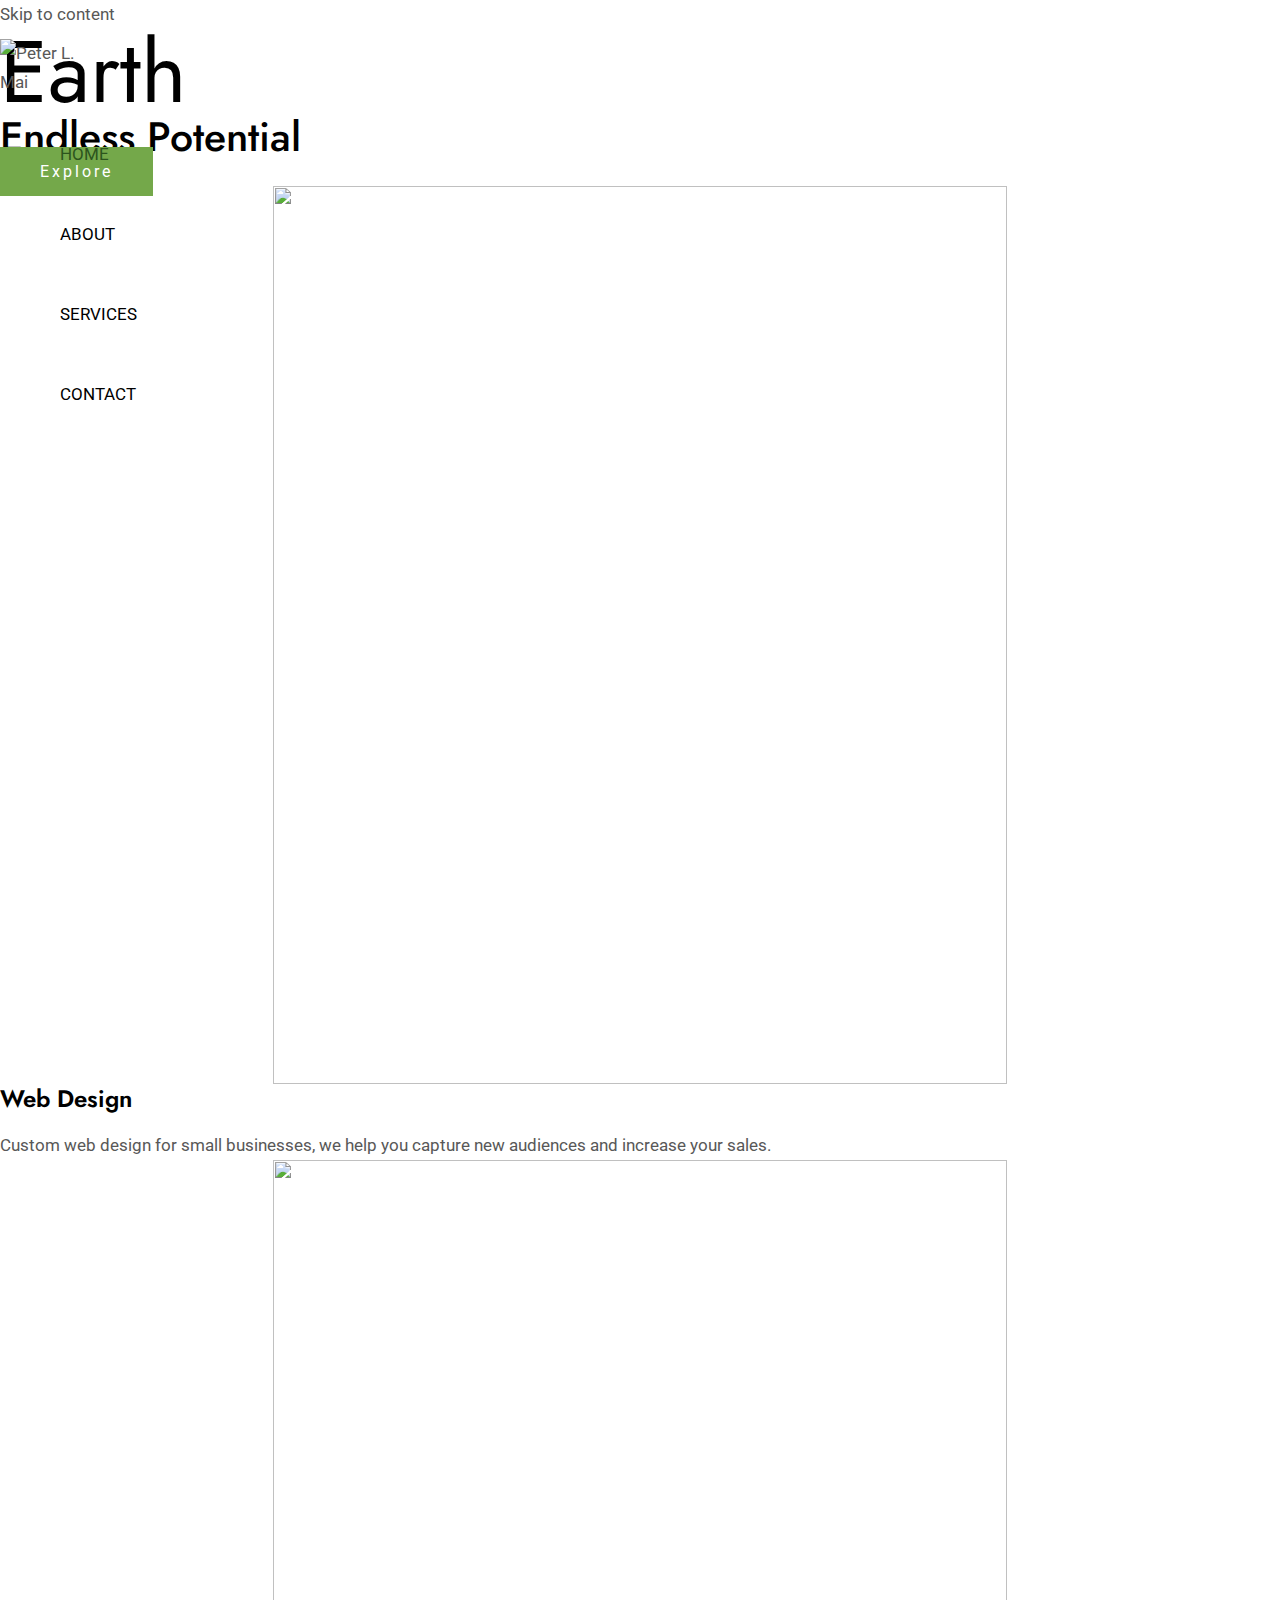
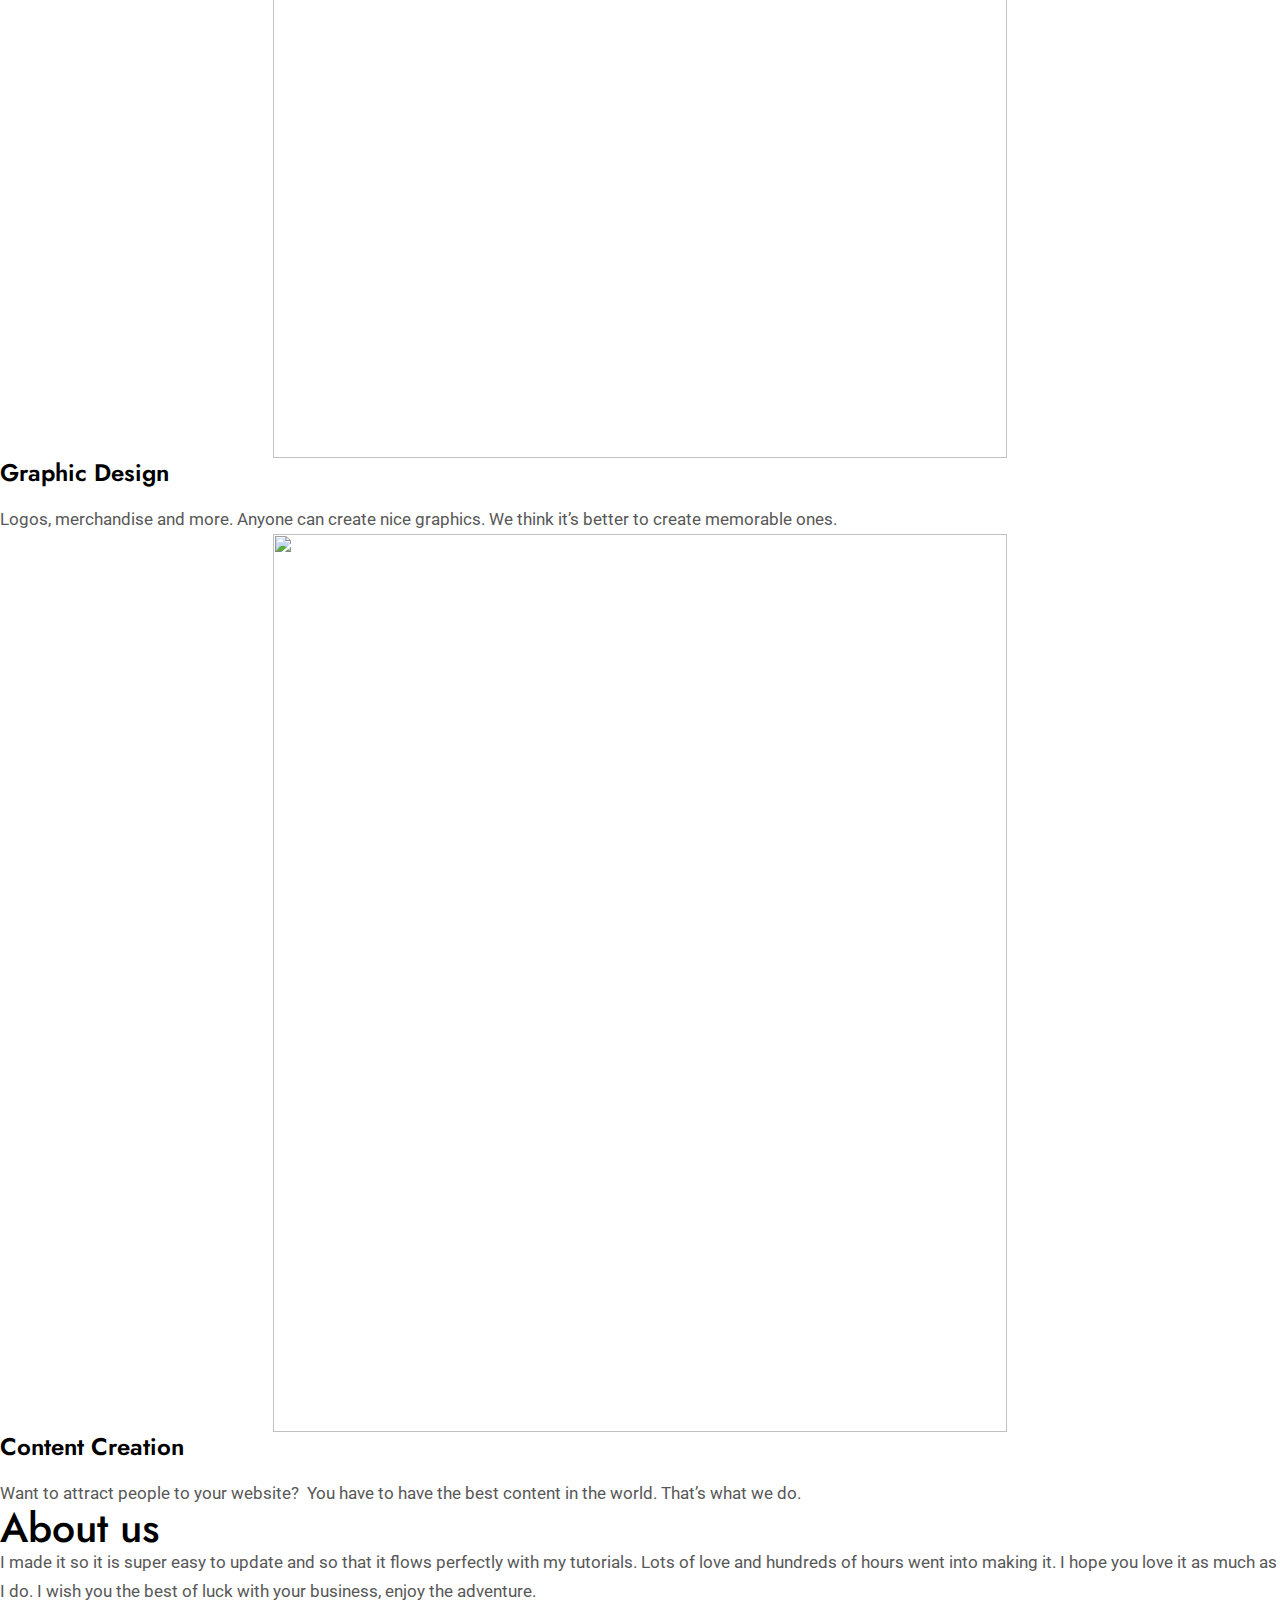
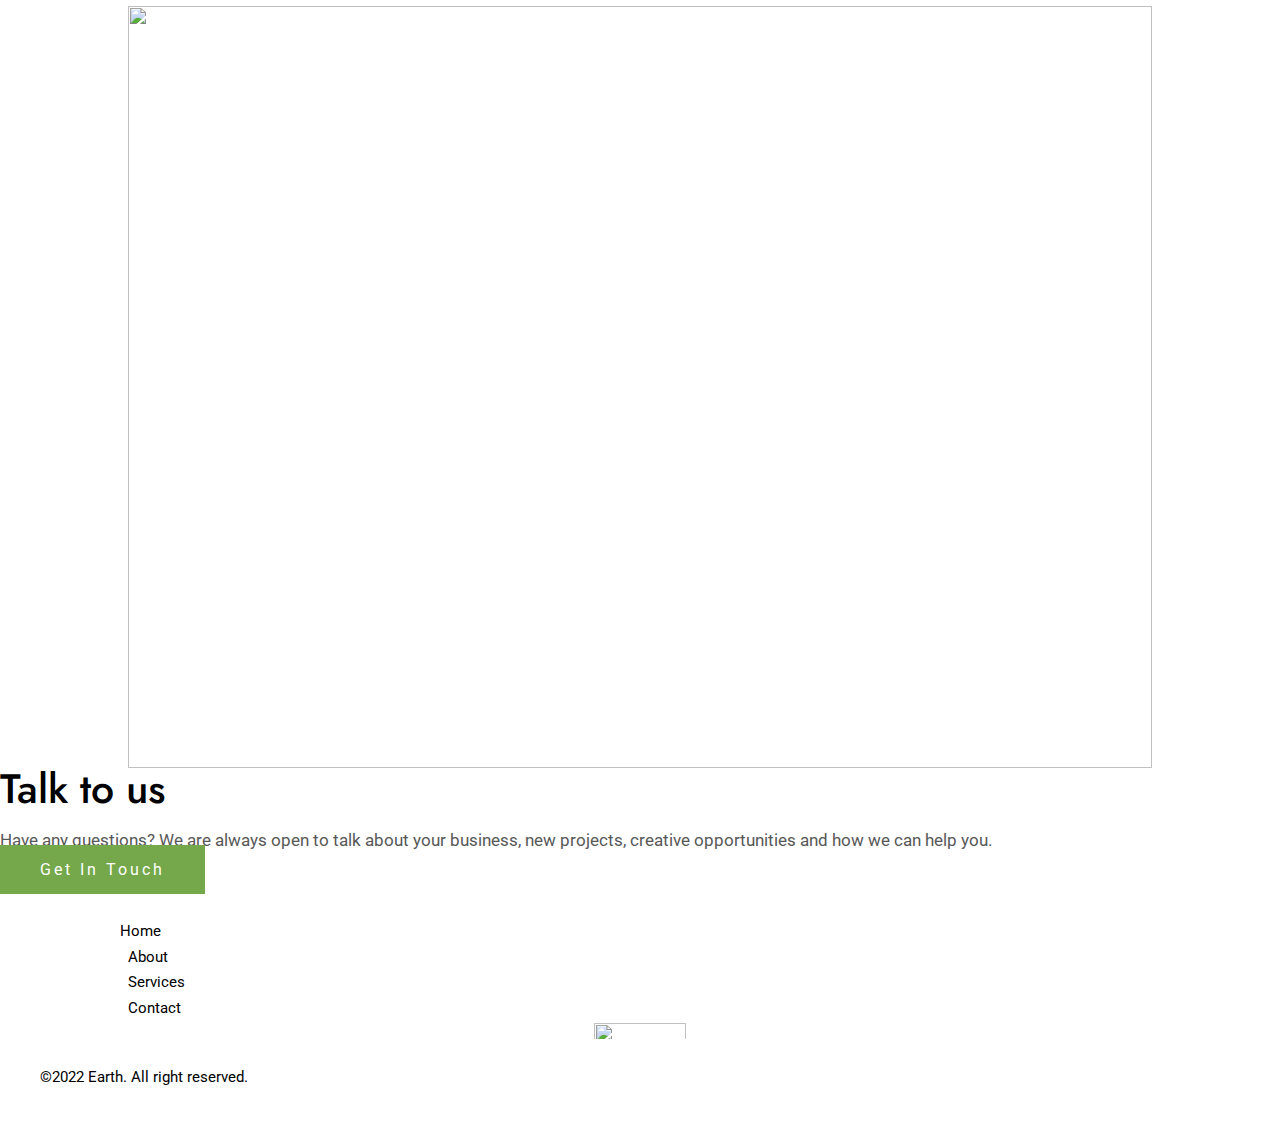
==== index.html @ 63da59d5 "Initial install" ====
<!DOCTYPE html>
<html lang="en-US">
<head>
<meta charset="UTF-8">
<meta name="viewport" content="width=device-width, initial-scale=1">
<link rel="profile" href="https://gmpg.org/xfn/11">

<title>Peter L. Mai</title>
<meta name="robots" content="max-image-preview:large">
<link rel="dns-prefetch" href="//fonts.googleapis.com">
<link rel="alternate" type="application/rss+xml" title="Peter L. Mai &raquo; Feed" href="http://petermai6655.github.io/MatGauThanKy/PeterLMai/feed/">
<link rel="alternate" type="application/rss+xml" title="Peter L. Mai &raquo; Comments Feed" href="http://petermai6655.github.io/MatGauThanKy/PeterLMai/comments/feed/">
<link rel="stylesheet" id="astra-theme-css-css" href="http://petermai6655.github.io/MatGauThanKy/PeterLMai/wp-content/themes/astra/assets/css/minified/main.min.css?ver=3.9.4" media="all">
<style id="astra-theme-css-inline-css">.ast-no-sidebar .entry-content .alignfull {margin-left: calc( -50vw + 50%);margin-right: calc( -50vw + 50%);max-width: 100vw;width: 100vw;}.ast-no-sidebar .entry-content .alignwide {margin-left: calc(-41vw + 50%);margin-right: calc(-41vw + 50%);max-width: unset;width: unset;}.ast-no-sidebar .entry-content .alignfull .alignfull,.ast-no-sidebar .entry-content .alignfull .alignwide,.ast-no-sidebar .entry-content .alignwide .alignfull,.ast-no-sidebar .entry-content .alignwide .alignwide,.ast-no-sidebar .entry-content .wp-block-column .alignfull,.ast-no-sidebar .entry-content .wp-block-column .alignwide{width: 100%;margin-left: auto;margin-right: auto;}.wp-block-gallery,.blocks-gallery-grid {margin: 0;}.wp-block-separator {max-width: 100px;}.wp-block-separator.is-style-wide,.wp-block-separator.is-style-dots {max-width: none;}.entry-content .has-2-columns .wp-block-column:first-child {padding-right: 10px;}.entry-content .has-2-columns .wp-block-column:last-child {padding-left: 10px;}@media (max-width: 782px) {.entry-content .wp-block-columns .wp-block-column {flex-basis: 100%;}.entry-content .has-2-columns .wp-block-column:first-child {padding-right: 0;}.entry-content .has-2-columns .wp-block-column:last-child {padding-left: 0;}}body .entry-content .wp-block-latest-posts {margin-left: 0;}body .entry-content .wp-block-latest-posts li {list-style: none;}.ast-no-sidebar .ast-container .entry-content .wp-block-latest-posts {margin-left: 0;}.ast-header-break-point .entry-content .alignwide {margin-left: auto;margin-right: auto;}.entry-content .blocks-gallery-item img {margin-bottom: auto;}.wp-block-pullquote {border-top: 4px solid #555d66;border-bottom: 4px solid #555d66;color: #40464d;}:root{--ast-container-default-xlg-padding:6.67em;--ast-container-default-lg-padding:5.67em;--ast-container-default-slg-padding:4.34em;--ast-container-default-md-padding:3.34em;--ast-container-default-sm-padding:6.67em;--ast-container-default-xs-padding:2.4em;--ast-container-default-xxs-padding:1.4em;}html{font-size:106.25%;}a,.page-title{color:var(--ast-global-color-3);}a:hover,a:focus{color:var(--ast-global-color-0);}body,button,input,select,textarea,.ast-button,.ast-custom-button{font-family:'Roboto',sans-serif;font-weight:400;font-size:17px;font-size:1rem;line-height:1.7;}blockquote{color:var(--ast-global-color-3);}p,.entry-content p{margin-bottom:0em;}h1,.entry-content h1,h2,.entry-content h2,h3,.entry-content h3,h4,.entry-content h4,h5,.entry-content h5,h6,.entry-content h6,.site-title,.site-title a{font-family:'Jost',sans-serif;font-weight:500;text-transform:none;}.ast-site-identity .site-title a{color:var(--ast-global-color-5);}.site-title{font-size:35px;font-size:2.0588235294118rem;display:none;}header .custom-logo-link img{max-width:96px;}.astra-logo-svg{width:96px;}.astra-logo-svg:not(.sticky-custom-logo .astra-logo-svg,.transparent-custom-logo .astra-logo-svg,.advanced-header-logo .astra-logo-svg){height:60px;}.ast-archive-description .ast-archive-title{font-size:40px;font-size:2.3529411764706rem;}.site-header .site-description{font-size:15px;font-size:0.88235294117647rem;display:none;}.entry-title{font-size:30px;font-size:1.7647058823529rem;}h1,.entry-content h1{font-size:87px;font-size:5.1176470588235rem;font-weight:normal;font-family:'Jost',sans-serif;text-transform:none;}h2,.entry-content h2{font-size:41px;font-size:2.4117647058824rem;font-weight:500;font-family:'Jost',sans-serif;text-transform:none;}h3,.entry-content h3{font-size:28px;font-size:1.6470588235294rem;font-weight:600;font-family:'Jost',sans-serif;text-transform:none;}h4,.entry-content h4{font-size:24px;font-size:1.4117647058824rem;line-height:1.25;font-weight:600;font-family:'Jost',sans-serif;text-transform:none;}h5,.entry-content h5{font-size:18px;font-size:1.0588235294118rem;font-weight:500;font-family:'Jost',sans-serif;text-transform:none;}h6,.entry-content h6{font-size:15px;font-size:0.88235294117647rem;font-weight:500;font-family:'Jost',sans-serif;text-transform:none;}.ast-single-post .entry-title,.page-title{font-size:30px;font-size:1.7647058823529rem;}::selection{background-color:var(--ast-global-color-0);color:#000000;}body,h1,.entry-title a,.entry-content h1,h2,.entry-content h2,h3,.entry-content h3,h4,.entry-content h4,h5,.entry-content h5,h6,.entry-content h6{color:var(--ast-global-color-3);}.tagcloud a:hover,.tagcloud a:focus,.tagcloud a.current-item{color:#ffffff;border-color:var(--ast-global-color-3);background-color:var(--ast-global-color-3);}input:focus,input[type="text"]:focus,input[type="email"]:focus,input[type="url"]:focus,input[type="password"]:focus,input[type="reset"]:focus,input[type="search"]:focus,textarea:focus{border-color:var(--ast-global-color-3);}input[type="radio"]:checked,input[type=reset],input[type="checkbox"]:checked,input[type="checkbox"]:hover:checked,input[type="checkbox"]:focus:checked,input[type=range]::-webkit-slider-thumb{border-color:var(--ast-global-color-3);background-color:var(--ast-global-color-3);box-shadow:none;}.site-footer a:hover + .post-count,.site-footer a:focus + .post-count{background:var(--ast-global-color-3);border-color:var(--ast-global-color-3);}.single .nav-links .nav-previous,.single .nav-links .nav-next{color:var(--ast-global-color-3);}.entry-meta,.entry-meta *{line-height:1.45;color:var(--ast-global-color-3);}.entry-meta a:hover,.entry-meta a:hover *,.entry-meta a:focus,.entry-meta a:focus *,.page-links > .page-link,.page-links .page-link:hover,.post-navigation a:hover{color:var(--ast-global-color-0);}#cat option,.secondary .calendar_wrap thead a,.secondary .calendar_wrap thead a:visited{color:var(--ast-global-color-3);}.secondary .calendar_wrap #today,.ast-progress-val span{background:var(--ast-global-color-3);}.secondary a:hover + .post-count,.secondary a:focus + .post-count{background:var(--ast-global-color-3);border-color:var(--ast-global-color-3);}.calendar_wrap #today > a{color:#ffffff;}.page-links .page-link,.single .post-navigation a{color:var(--ast-global-color-3);}.ast-archive-title{color:var(--ast-global-color-2);}.widget-title{font-size:24px;font-size:1.4117647058824rem;color:var(--ast-global-color-2);}.site-logo-img img{ transition:all 0.2s linear;}.ast-page-builder-template .hentry {margin: 0;}.ast-page-builder-template .site-content > .ast-container {max-width: 100%;padding: 0;}.ast-page-builder-template .site-content #primary {padding: 0;margin: 0;}.ast-page-builder-template .no-results {text-align: center;margin: 4em auto;}.ast-page-builder-template .ast-pagination {padding: 2em;}.ast-page-builder-template .entry-header.ast-no-title.ast-no-thumbnail {margin-top: 0;}.ast-page-builder-template .entry-header.ast-header-without-markup {margin-top: 0;margin-bottom: 0;}.ast-page-builder-template .entry-header.ast-no-title.ast-no-meta {margin-bottom: 0;}.ast-page-builder-template.single .post-navigation {padding-bottom: 2em;}.ast-page-builder-template.single-post .site-content > .ast-container {max-width: 100%;}.ast-page-builder-template .entry-header {margin-top: 4em;margin-left: auto;margin-right: auto;padding-left: 20px;padding-right: 20px;}.single.ast-page-builder-template .entry-header {padding-left: 20px;padding-right: 20px;}.ast-page-builder-template .ast-archive-description {margin: 4em auto 0;padding-left: 20px;padding-right: 20px;}@media (max-width:921px){#ast-desktop-header{display:none;}}@media (min-width:921px){#ast-mobile-header{display:none;}}.wp-block-buttons.aligncenter{justify-content:center;}@media (max-width:921px){.ast-theme-transparent-header #primary,.ast-theme-transparent-header #secondary{padding:0;}}@media (max-width:921px){.ast-plain-container.ast-no-sidebar #primary{padding:0;}}.ast-plain-container.ast-no-sidebar #primary{margin-top:0;margin-bottom:0;}@media (min-width:1200px){.wp-block-group .has-background{padding:20px;}}@media (min-width:1200px){.wp-block-cover-image.alignwide .wp-block-cover__inner-container,.wp-block-cover.alignwide .wp-block-cover__inner-container,.wp-block-cover-image.alignfull .wp-block-cover__inner-container,.wp-block-cover.alignfull .wp-block-cover__inner-container{width:100%;}}.wp-block-columns{margin-bottom:unset;}.wp-block-image.size-full{margin:2rem 0;}.wp-block-separator.has-background{padding:0;}.wp-block-gallery{margin-bottom:1.6em;}.wp-block-group{padding-top:4em;padding-bottom:4em;}.wp-block-group__inner-container .wp-block-columns:last-child,.wp-block-group__inner-container :last-child,.wp-block-table table{margin-bottom:0;}.blocks-gallery-grid{width:100%;}.wp-block-navigation-link__content{padding:5px 0;}.wp-block-group .wp-block-group .has-text-align-center,.wp-block-group .wp-block-column .has-text-align-center{max-width:100%;}.has-text-align-center{margin:0 auto;}@media (max-width:1200px){.wp-block-group{padding:3em;}.wp-block-group .wp-block-group{padding:1.5em;}.wp-block-columns,.wp-block-column{margin:1rem 0;}}@media (min-width:921px){.wp-block-columns .wp-block-group{padding:2em;}}@media (max-width:544px){.wp-block-cover-image .wp-block-cover__inner-container,.wp-block-cover .wp-block-cover__inner-container{width:unset;}.wp-block-cover,.wp-block-cover-image{padding:2em 0;}.wp-block-group,.wp-block-cover{padding:2em;}.wp-block-media-text__media img,.wp-block-media-text__media video{width:unset;max-width:100%;}.wp-block-media-text.has-background .wp-block-media-text__content{padding:1em;}}.wp-block-image.aligncenter{margin-left:auto;margin-right:auto;}.wp-block-table.aligncenter{margin-left:auto;margin-right:auto;}@media (min-width:544px){.entry-content .wp-block-media-text.has-media-on-the-right .wp-block-media-text__content{padding:0 8% 0 0;}.entry-content .wp-block-media-text .wp-block-media-text__content{padding:0 0 0 8%;}.ast-plain-container .site-content .entry-content .has-custom-content-position.is-position-bottom-left > *,.ast-plain-container .site-content .entry-content .has-custom-content-position.is-position-bottom-right > *,.ast-plain-container .site-content .entry-content .has-custom-content-position.is-position-top-left > *,.ast-plain-container .site-content .entry-content .has-custom-content-position.is-position-top-right > *,.ast-plain-container .site-content .entry-content .has-custom-content-position.is-position-center-right > *,.ast-plain-container .site-content .entry-content .has-custom-content-position.is-position-center-left > *{margin:0;}}@media (max-width:544px){.entry-content .wp-block-media-text .wp-block-media-text__content{padding:8% 0;}.wp-block-media-text .wp-block-media-text__media img{width:auto;max-width:100%;}}.wp-block-button.is-style-outline .wp-block-button__link{border-color:var(--ast-global-color-0);}.wp-block-button.is-style-outline > .wp-block-button__link:not(.has-text-color),.wp-block-button.wp-block-button__link.is-style-outline:not(.has-text-color){color:var(--ast-global-color-0);}.wp-block-button.is-style-outline .wp-block-button__link:hover,.wp-block-button.is-style-outline .wp-block-button__link:focus{color:var(--ast-global-color-5) !important;background-color:var(--ast-global-color-1);border-color:var(--ast-global-color-1);}.post-page-numbers.current .page-link,.ast-pagination .page-numbers.current{color:#000000;border-color:var(--ast-global-color-0);background-color:var(--ast-global-color-0);border-radius:2px;}@media (min-width:544px){.entry-content > .alignleft{margin-right:20px;}.entry-content > .alignright{margin-left:20px;}}h1.widget-title{font-weight:normal;}h2.widget-title{font-weight:500;}h3.widget-title{font-weight:600;}@media (max-width:921px){.ast-separate-container #primary,.ast-separate-container #secondary{padding:1.5em 0;}#primary,#secondary{padding:1.5em 0;margin:0;}.ast-left-sidebar #content > .ast-container{display:flex;flex-direction:column-reverse;width:100%;}.ast-separate-container .ast-article-post,.ast-separate-container .ast-article-single{padding:1.5em 2.14em;}.ast-author-box img.avatar{margin:20px 0 0 0;}}@media (min-width:922px){.ast-separate-container.ast-right-sidebar #primary,.ast-separate-container.ast-left-sidebar #primary{border:0;}.search-no-results.ast-separate-container #primary{margin-bottom:4em;}}.elementor-button-wrapper .elementor-button{border-style:solid;text-decoration:none;border-top-width:0;border-right-width:0;border-left-width:0;border-bottom-width:0;}body .elementor-button.elementor-size-sm,body .elementor-button.elementor-size-xs,body .elementor-button.elementor-size-md,body .elementor-button.elementor-size-lg,body .elementor-button.elementor-size-xl,body .elementor-button{border-radius:0px;padding-top:15px;padding-right:40px;padding-bottom:15px;padding-left:40px;}@media (max-width:921px){.elementor-button-wrapper .elementor-button.elementor-size-sm,.elementor-button-wrapper .elementor-button.elementor-size-xs,.elementor-button-wrapper .elementor-button.elementor-size-md,.elementor-button-wrapper .elementor-button.elementor-size-lg,.elementor-button-wrapper .elementor-button.elementor-size-xl,.elementor-button-wrapper .elementor-button{padding-top:16px;padding-right:32px;padding-bottom:16px;padding-left:32px;}}@media (max-width:544px){.elementor-button-wrapper .elementor-button.elementor-size-sm,.elementor-button-wrapper .elementor-button.elementor-size-xs,.elementor-button-wrapper .elementor-button.elementor-size-md,.elementor-button-wrapper .elementor-button.elementor-size-lg,.elementor-button-wrapper .elementor-button.elementor-size-xl,.elementor-button-wrapper .elementor-button{padding-top:15px;padding-right:28px;padding-bottom:15px;padding-left:28px;}}.elementor-button-wrapper .elementor-button{border-color:var(--ast-global-color-0);background-color:var(--ast-global-color-0);}.elementor-button-wrapper .elementor-button:hover,.elementor-button-wrapper .elementor-button:focus{color:var(--ast-global-color-5);background-color:var(--ast-global-color-1);border-color:var(--ast-global-color-1);}.wp-block-button .wp-block-button__link ,.elementor-button-wrapper .elementor-button,.elementor-button-wrapper .elementor-button:visited{color:var(--ast-global-color-5);}.elementor-button-wrapper .elementor-button{font-family:inherit;font-weight:400;line-height:1;text-transform:none;letter-spacing:3px;}body .elementor-button.elementor-size-sm,body .elementor-button.elementor-size-xs,body .elementor-button.elementor-size-md,body .elementor-button.elementor-size-lg,body .elementor-button.elementor-size-xl,body .elementor-button{font-size:16px;font-size:0.94117647058824rem;}.wp-block-button .wp-block-button__link:hover,.wp-block-button .wp-block-button__link:focus{color:var(--ast-global-color-5);background-color:var(--ast-global-color-1);border-color:var(--ast-global-color-1);}.elementor-widget-heading h4.elementor-heading-title{line-height:1.25;}.wp-block-button .wp-block-button__link{border-color:var(--ast-global-color-0);background-color:var(--ast-global-color-0);color:var(--ast-global-color-5);font-family:inherit;font-weight:400;line-height:1;text-transform:none;letter-spacing:3px;font-size:16px;font-size:0.94117647058824rem;border-radius:0px;padding-top:15px;padding-right:40px;padding-bottom:15px;padding-left:40px;}@media (max-width:921px){.wp-block-button .wp-block-button__link{font-size:16px;font-size:0.94117647058824rem;padding-top:16px;padding-right:32px;padding-bottom:16px;padding-left:32px;}}@media (max-width:544px){.wp-block-button .wp-block-button__link{font-size:15px;font-size:0.88235294117647rem;padding-top:15px;padding-right:28px;padding-bottom:15px;padding-left:28px;}}.menu-toggle,button,.ast-button,.ast-custom-button,.button,input#submit,input[type="button"],input[type="submit"],input[type="reset"],form[CLASS*="wp-block-search__"].wp-block-search .wp-block-search__inside-wrapper .wp-block-search__button,body .wp-block-file .wp-block-file__button{border-style:solid;border-top-width:0;border-right-width:0;border-left-width:0;border-bottom-width:0;color:var(--ast-global-color-5);border-color:var(--ast-global-color-0);background-color:var(--ast-global-color-0);border-radius:0px;padding-top:15px;padding-right:40px;padding-bottom:15px;padding-left:40px;font-family:inherit;font-weight:400;font-size:16px;font-size:0.94117647058824rem;line-height:1;text-transform:none;letter-spacing:3px;}button:focus,.menu-toggle:hover,button:hover,.ast-button:hover,.ast-custom-button:hover .button:hover,.ast-custom-button:hover ,input[type=reset]:hover,input[type=reset]:focus,input#submit:hover,input#submit:focus,input[type="button"]:hover,input[type="button"]:focus,input[type="submit"]:hover,input[type="submit"]:focus,form[CLASS*="wp-block-search__"].wp-block-search .wp-block-search__inside-wrapper .wp-block-search__button:hover,form[CLASS*="wp-block-search__"].wp-block-search .wp-block-search__inside-wrapper .wp-block-search__button:focus,body .wp-block-file .wp-block-file__button:hover,body .wp-block-file .wp-block-file__button:focus{color:var(--ast-global-color-5);background-color:var(--ast-global-color-1);border-color:var(--ast-global-color-1);}@media (min-width:544px){.ast-container{max-width:100%;}}@media (max-width:544px){.ast-separate-container .ast-article-post,.ast-separate-container .ast-article-single,.ast-separate-container .comments-title,.ast-separate-container .ast-archive-description{padding:1.5em 1em;}.ast-separate-container #content .ast-container{padding-left:0.54em;padding-right:0.54em;}.ast-separate-container .ast-comment-list li.depth-1{padding:1.5em 1em;margin-bottom:1.5em;}.ast-separate-container .ast-comment-list .bypostauthor{padding:.5em;}.ast-search-menu-icon.ast-dropdown-active .search-field{width:170px;}.menu-toggle,button,.ast-button,.button,input#submit,input[type="button"],input[type="submit"],input[type="reset"]{padding-top:15px;padding-right:28px;padding-bottom:15px;padding-left:28px;font-size:15px;font-size:0.88235294117647rem;}}@media (max-width:921px){.menu-toggle,button,.ast-button,.button,input#submit,input[type="button"],input[type="submit"],input[type="reset"]{padding-top:16px;padding-right:32px;padding-bottom:16px;padding-left:32px;font-size:16px;font-size:0.94117647058824rem;}.ast-mobile-header-stack .main-header-bar .ast-search-menu-icon{display:inline-block;}.ast-header-break-point.ast-header-custom-item-outside .ast-mobile-header-stack .main-header-bar .ast-search-icon{margin:0;}.ast-comment-avatar-wrap img{max-width:2.5em;}.ast-separate-container .ast-comment-list li.depth-1{padding:1.5em 2.14em;}.ast-separate-container .comment-respond{padding:2em 2.14em;}.ast-comment-meta{padding:0 1.8888em 1.3333em;}}body,.ast-separate-container{background-color:var(--ast-global-color-5);;background-image:none;;}.entry-content > .wp-block-group,.entry-content > .wp-block-media-text,.entry-content > .wp-block-cover,.entry-content > .wp-block-columns{max-width:58em;width:calc(100% - 4em);margin-left:auto;margin-right:auto;}.entry-content [class*="__inner-container"] > .alignfull{max-width:100%;margin-left:0;margin-right:0;}.entry-content [class*="__inner-container"] > *:not(.alignwide):not(.alignfull):not(.alignleft):not(.alignright){margin-left:auto;margin-right:auto;}.entry-content [class*="__inner-container"] > *:not(.alignwide):not(p):not(.alignfull):not(.alignleft):not(.alignright):not(.is-style-wide):not(iframe){max-width:50rem;width:100%;}@media (min-width:921px){.entry-content > .wp-block-group.alignwide.has-background,.entry-content > .wp-block-group.alignfull.has-background,.entry-content > .wp-block-cover.alignwide,.entry-content > .wp-block-cover.alignfull,.entry-content > .wp-block-columns.has-background.alignwide,.entry-content > .wp-block-columns.has-background.alignfull{margin-top:0;margin-bottom:0;padding:6em 4em;}.entry-content > .wp-block-columns.has-background{margin-bottom:0;}}@media (min-width:1200px){.entry-content .alignfull p{max-width:1200px;}.entry-content .alignfull{max-width:100%;width:100%;}.ast-page-builder-template .entry-content .alignwide,.entry-content [class*="__inner-container"] > .alignwide{max-width:1200px;margin-left:0;margin-right:0;}.entry-content .alignfull [class*="__inner-container"] > .alignwide{max-width:80rem;}}@media (min-width:545px){.site-main .entry-content > .alignwide{margin:0 auto;}.wp-block-group.has-background,.entry-content > .wp-block-cover,.entry-content > .wp-block-columns.has-background{padding:4em;margin-top:0;margin-bottom:0;}.entry-content .wp-block-media-text.alignfull .wp-block-media-text__content,.entry-content .wp-block-media-text.has-background .wp-block-media-text__content{padding:0 8%;}}@media (max-width:921px){.widget-title{font-size:22px;font-size:1.375rem;}body,button,input,select,textarea,.ast-button,.ast-custom-button{font-size:16px;font-size:0.94117647058824rem;}#secondary,#secondary button,#secondary input,#secondary select,#secondary textarea{font-size:16px;font-size:0.94117647058824rem;}.site-title{display:none;}.ast-archive-description .ast-archive-title{font-size:40px;}.site-header .site-description{display:none;}.entry-title{font-size:30px;}h1,.entry-content h1{font-size:30px;}h2,.entry-content h2{font-size:25px;}h3,.entry-content h3{font-size:28px;}h4,.entry-content h4{font-size:24px;font-size:1.4117647058824rem;}.ast-single-post .entry-title,.page-title{font-size:30px;}.astra-logo-svg{width:96px;}header .custom-logo-link img,.ast-header-break-point .site-logo-img .custom-mobile-logo-link img{max-width:96px;}}@media (max-width:544px){.site-title{display:none;}.ast-archive-description .ast-archive-title{font-size:40px;}.site-header .site-description{display:none;}.entry-title{font-size:30px;}h1,.entry-content h1{font-size:30px;}h2,.entry-content h2{font-size:25px;}h3,.entry-content h3{font-size:28px;}h4,.entry-content h4{font-size:24px;font-size:1.4117647058824rem;}.ast-single-post .entry-title,.page-title{font-size:30px;}header .custom-logo-link img,.ast-header-break-point .site-branding img,.ast-header-break-point .custom-logo-link img{max-width:96px;}.astra-logo-svg{width:96px;}.ast-header-break-point .site-logo-img .custom-mobile-logo-link img{max-width:96px;}}@media (max-width:544px){html{font-size:96.9%;}}@media (min-width:922px){.ast-container{max-width:1240px;}}@media (min-width:922px){.site-content .ast-container{display:flex;}}@media (max-width:921px){.site-content .ast-container{flex-direction:column;}}@media (min-width:922px){.main-header-menu .sub-menu .menu-item.ast-left-align-sub-menu:hover > .sub-menu,.main-header-menu .sub-menu .menu-item.ast-left-align-sub-menu.focus > .sub-menu{margin-left:-0px;}}.ast-theme-transparent-header .ast-header-search .astra-search-icon,.ast-theme-transparent-header .ast-header-search .search-field::placeholder,.ast-theme-transparent-header .ast-header-search .ast-icon{color:#ffffff;}.ast-theme-transparent-header [data-section="section-header-mobile-trigger"] .ast-button-wrap .mobile-menu-toggle-icon .ast-mobile-svg{fill:#ffffff;}.ast-theme-transparent-header [data-section="section-header-mobile-trigger"] .ast-button-wrap .mobile-menu-wrap .mobile-menu{color:#ffffff;}.ast-theme-transparent-header [data-section="section-header-mobile-trigger"] .ast-button-wrap .ast-mobile-menu-trigger-fill{background:var(--ast-global-color-0);}.ast-theme-transparent-header [data-section="section-header-mobile-trigger"] .ast-button-wrap .ast-mobile-menu-trigger-fill,.ast-theme-transparent-header [data-section="section-header-mobile-trigger"] .ast-button-wrap .ast-mobile-menu-trigger-minimal{color:#ffffff;border:none;}.footer-widget-area[data-section^="section-fb-html-"] .ast-builder-html-element{text-align:center;}.wp-block-search {margin-bottom: 20px;}.wp-block-site-tagline {margin-top: 20px;}form.wp-block-search .wp-block-search__input,.wp-block-search.wp-block-search__button-inside .wp-block-search__inside-wrapper {border-color: #eaeaea;background: #fafafa;}.wp-block-search.wp-block-search__button-inside .wp-block-search__inside-wrapper .wp-block-search__input:focus,.wp-block-loginout input:focus {outline: thin dotted;}.wp-block-loginout input:focus {border-color: transparent;} form.wp-block-search .wp-block-search__inside-wrapper .wp-block-search__input {padding: 12px;}form.wp-block-search .wp-block-search__button svg {fill: currentColor;width: 20px;height: 20px;}.wp-block-loginout p label {display: block;}.wp-block-loginout p:not(.login-remember):not(.login-submit) input {width: 100%;}.wp-block-loginout .login-remember input {width: 1.1rem;height: 1.1rem;margin: 0 5px 4px 0;vertical-align: middle;}blockquote,cite {font-style: initial;}.wp-block-file {display: flex;align-items: center;flex-wrap: wrap;justify-content: space-between;}.wp-block-pullquote {border: none;}.wp-block-pullquote blockquote::before {content: "\201D";font-family: "Helvetica",sans-serif;display: flex;transform: rotate( 180deg );font-size: 6rem;font-style: normal;line-height: 1;font-weight: bold;align-items: center;justify-content: center;}.has-text-align-right > blockquote::before {justify-content: flex-start;}.has-text-align-left > blockquote::before {justify-content: flex-end;}figure.wp-block-pullquote.is-style-solid-color blockquote {max-width: 100%;text-align: inherit;}blockquote {padding: 0 1.2em 1.2em;}.wp-block-button__link {border: 2px solid currentColor;}body .wp-block-file .wp-block-file__button {text-decoration: none;}ul.wp-block-categories-list.wp-block-categories,ul.wp-block-archives-list.wp-block-archives {list-style-type: none;}ul,ol {margin-left: 20px;}figure.alignright figcaption {text-align: right;}:root .has-ast-global-color-0-color{color:var(--ast-global-color-0);}:root .has-ast-global-color-0-background-color{background-color:var(--ast-global-color-0);}:root .wp-block-button .has-ast-global-color-0-color{color:var(--ast-global-color-0);}:root .wp-block-button .has-ast-global-color-0-background-color{background-color:var(--ast-global-color-0);}:root .has-ast-global-color-1-color{color:var(--ast-global-color-1);}:root .has-ast-global-color-1-background-color{background-color:var(--ast-global-color-1);}:root .wp-block-button .has-ast-global-color-1-color{color:var(--ast-global-color-1);}:root .wp-block-button .has-ast-global-color-1-background-color{background-color:var(--ast-global-color-1);}:root .has-ast-global-color-2-color{color:var(--ast-global-color-2);}:root .has-ast-global-color-2-background-color{background-color:var(--ast-global-color-2);}:root .wp-block-button .has-ast-global-color-2-color{color:var(--ast-global-color-2);}:root .wp-block-button .has-ast-global-color-2-background-color{background-color:var(--ast-global-color-2);}:root .has-ast-global-color-3-color{color:var(--ast-global-color-3);}:root .has-ast-global-color-3-background-color{background-color:var(--ast-global-color-3);}:root .wp-block-button .has-ast-global-color-3-color{color:var(--ast-global-color-3);}:root .wp-block-button .has-ast-global-color-3-background-color{background-color:var(--ast-global-color-3);}:root .has-ast-global-color-4-color{color:var(--ast-global-color-4);}:root .has-ast-global-color-4-background-color{background-color:var(--ast-global-color-4);}:root .wp-block-button .has-ast-global-color-4-color{color:var(--ast-global-color-4);}:root .wp-block-button .has-ast-global-color-4-background-color{background-color:var(--ast-global-color-4);}:root .has-ast-global-color-5-color{color:var(--ast-global-color-5);}:root .has-ast-global-color-5-background-color{background-color:var(--ast-global-color-5);}:root .wp-block-button .has-ast-global-color-5-color{color:var(--ast-global-color-5);}:root .wp-block-button .has-ast-global-color-5-background-color{background-color:var(--ast-global-color-5);}:root .has-ast-global-color-6-color{color:var(--ast-global-color-6);}:root .has-ast-global-color-6-background-color{background-color:var(--ast-global-color-6);}:root .wp-block-button .has-ast-global-color-6-color{color:var(--ast-global-color-6);}:root .wp-block-button .has-ast-global-color-6-background-color{background-color:var(--ast-global-color-6);}:root .has-ast-global-color-7-color{color:var(--ast-global-color-7);}:root .has-ast-global-color-7-background-color{background-color:var(--ast-global-color-7);}:root .wp-block-button .has-ast-global-color-7-color{color:var(--ast-global-color-7);}:root .wp-block-button .has-ast-global-color-7-background-color{background-color:var(--ast-global-color-7);}:root .has-ast-global-color-8-color{color:var(--ast-global-color-8);}:root .has-ast-global-color-8-background-color{background-color:var(--ast-global-color-8);}:root .wp-block-button .has-ast-global-color-8-color{color:var(--ast-global-color-8);}:root .wp-block-button .has-ast-global-color-8-background-color{background-color:var(--ast-global-color-8);}:root{--ast-global-color-0:#74a84a;--ast-global-color-1:#2c541d;--ast-global-color-2:#000000;--ast-global-color-3:#585858;--ast-global-color-4:#f6f8f5;--ast-global-color-5:#ffffff;--ast-global-color-6:rgba(82,104,64,0.8);--ast-global-color-7:rgba(82,104,64,0.5);--ast-global-color-8:rgba(82,104,64,0.3);}:root {--ast-border-color : #989898;}.ast-theme-transparent-header #masthead .site-logo-img .transparent-custom-logo .astra-logo-svg{width:60px;}.ast-theme-transparent-header #masthead .site-logo-img .transparent-custom-logo img{ max-width:60px;}@media (max-width:921px){.ast-theme-transparent-header #masthead .site-logo-img .transparent-custom-logo .astra-logo-svg{width:60px;}.ast-theme-transparent-header #masthead .site-logo-img .transparent-custom-logo img{ max-width:60px;}}@media (max-width:543px){.ast-theme-transparent-header #masthead .site-logo-img .transparent-custom-logo .astra-logo-svg{width:50px;}.ast-theme-transparent-header #masthead .site-logo-img .transparent-custom-logo img{ max-width:50px;}}@media (min-width:921px){.ast-theme-transparent-header #masthead{position:absolute;left:0;right:0;}.ast-theme-transparent-header .main-header-bar,.ast-theme-transparent-header.ast-header-break-point .main-header-bar{background:none;}body.elementor-editor-active.ast-theme-transparent-header #masthead,.fl-builder-edit .ast-theme-transparent-header #masthead,body.vc_editor.ast-theme-transparent-header #masthead,body.brz-ed.ast-theme-transparent-header #masthead{z-index:0;}.ast-header-break-point.ast-replace-site-logo-transparent.ast-theme-transparent-header .custom-mobile-logo-link{display:none;}.ast-header-break-point.ast-replace-site-logo-transparent.ast-theme-transparent-header .transparent-custom-logo{display:inline-block;}.ast-theme-transparent-header .ast-above-header,.ast-theme-transparent-header .ast-above-header.ast-above-header-bar{background-image:none;background-color:transparent;}.ast-theme-transparent-header .ast-below-header{background-image:none;background-color:transparent;}}.ast-theme-transparent-header .site-title a,.ast-theme-transparent-header .site-title a:focus,.ast-theme-transparent-header .site-title a:hover,.ast-theme-transparent-header .site-title a:visited{color:var(--ast-global-color-5);}.ast-theme-transparent-header .site-header .site-description{color:var(--ast-global-color-5);}.ast-theme-transparent-header .ast-builder-menu .main-header-menu,.ast-theme-transparent-header .ast-builder-menu .main-header-menu .sub-menu,.ast-theme-transparent-header .ast-builder-menu .main-header-menu,.ast-theme-transparent-header.ast-header-break-point .ast-builder-menu .main-header-bar-wrap .main-header-menu,.ast-flyout-menu-enable.ast-header-break-point.ast-theme-transparent-header .main-header-bar-navigation .site-navigation,.ast-fullscreen-menu-enable.ast-header-break-point.ast-theme-transparent-header .main-header-bar-navigation .site-navigation,.ast-flyout-above-menu-enable.ast-header-break-point.ast-theme-transparent-header .ast-above-header-navigation-wrap .ast-above-header-navigation,.ast-flyout-below-menu-enable.ast-header-break-point.ast-theme-transparent-header .ast-below-header-navigation-wrap .ast-below-header-actual-nav,.ast-fullscreen-above-menu-enable.ast-header-break-point.ast-theme-transparent-header .ast-above-header-navigation-wrap,.ast-fullscreen-below-menu-enable.ast-header-break-point.ast-theme-transparent-header .ast-below-header-navigation-wrap,.ast-theme-transparent-header .main-header-menu .menu-link{background-color:rgba(255,255,255,0);}.ast-theme-transparent-header .ast-builder-menu .main-header-menu .menu-item .sub-menu,.ast-header-break-point.ast-flyout-menu-enable.ast-header-break-point .ast-builder-menu .main-header-bar-navigation .main-header-menu .menu-item .sub-menu,.ast-header-break-point.ast-flyout-menu-enable.ast-header-break-point .ast-builder-menu .main-header-bar-navigation [CLASS*="ast-builder-menu-"] .main-header-menu .menu-item .sub-menu,.ast-theme-transparent-header .ast-builder-menu .main-header-menu .menu-item .sub-menu .menu-link,.ast-header-break-point.ast-flyout-menu-enable.ast-header-break-point .ast-builder-menu .main-header-bar-navigation .main-header-menu .menu-item .sub-menu .menu-link,.ast-header-break-point.ast-flyout-menu-enable.ast-header-break-point .ast-builder-menu .main-header-bar-navigation [CLASS*="ast-builder-menu-"] .main-header-menu .menu-item .sub-menu .menu-link,.ast-theme-transparent-header .main-header-menu .menu-item .sub-menu .menu-link,.ast-header-break-point.ast-flyout-menu-enable.ast-header-break-point .main-header-bar-navigation .main-header-menu .menu-item .sub-menu .menu-link,.ast-theme-transparent-header .main-header-menu .menu-item .sub-menu,.ast-header-break-point.ast-flyout-menu-enable.ast-header-break-point .main-header-bar-navigation .main-header-menu .menu-item .sub-menu{background-color:var(--ast-global-color-5);}.ast-theme-transparent-header .ast-builder-menu .main-header-menu,.ast-theme-transparent-header .ast-builder-menu .main-header-menu .menu-link,.ast-theme-transparent-header [CLASS*="ast-builder-menu-"] .main-header-menu .menu-item > .menu-link,.ast-theme-transparent-header .ast-masthead-custom-menu-items,.ast-theme-transparent-header .ast-masthead-custom-menu-items a,.ast-theme-transparent-header .ast-builder-menu .main-header-menu .menu-item > .ast-menu-toggle,.ast-theme-transparent-header .ast-builder-menu .main-header-menu .menu-item > .ast-menu-toggle,.ast-theme-transparent-header .ast-above-header-navigation a,.ast-header-break-point.ast-theme-transparent-header .ast-above-header-navigation a,.ast-header-break-point.ast-theme-transparent-header .ast-above-header-navigation > ul.ast-above-header-menu > .menu-item-has-children:not(.current-menu-item) > .ast-menu-toggle,.ast-theme-transparent-header .ast-below-header-menu,.ast-theme-transparent-header .ast-below-header-menu a,.ast-header-break-point.ast-theme-transparent-header .ast-below-header-menu a,.ast-header-break-point.ast-theme-transparent-header .ast-below-header-menu,.ast-theme-transparent-header .main-header-menu .menu-link{color:#000000;}.ast-theme-transparent-header .ast-builder-menu .main-header-menu .menu-item:hover > .menu-link,.ast-theme-transparent-header .ast-builder-menu .main-header-menu .menu-item:hover > .ast-menu-toggle,.ast-theme-transparent-header .ast-builder-menu .main-header-menu .ast-masthead-custom-menu-items a:hover,.ast-theme-transparent-header .ast-builder-menu .main-header-menu .focus > .menu-link,.ast-theme-transparent-header .ast-builder-menu .main-header-menu .focus > .ast-menu-toggle,.ast-theme-transparent-header .ast-builder-menu .main-header-menu .current-menu-item > .menu-link,.ast-theme-transparent-header .ast-builder-menu .main-header-menu .current-menu-ancestor > .menu-link,.ast-theme-transparent-header .ast-builder-menu .main-header-menu .current-menu-item > .ast-menu-toggle,.ast-theme-transparent-header .ast-builder-menu .main-header-menu .current-menu-ancestor > .ast-menu-toggle,.ast-theme-transparent-header [CLASS*="ast-builder-menu-"] .main-header-menu .current-menu-item > .menu-link,.ast-theme-transparent-header [CLASS*="ast-builder-menu-"] .main-header-menu .current-menu-ancestor > .menu-link,.ast-theme-transparent-header [CLASS*="ast-builder-menu-"] .main-header-menu .current-menu-item > .ast-menu-toggle,.ast-theme-transparent-header [CLASS*="ast-builder-menu-"] .main-header-menu .current-menu-ancestor > .ast-menu-toggle,.ast-theme-transparent-header .main-header-menu .menu-item:hover > .menu-link,.ast-theme-transparent-header .main-header-menu .current-menu-item > .menu-link,.ast-theme-transparent-header .main-header-menu .current-menu-ancestor > .menu-link{color:#2c541d;}@media (max-width:921px){.ast-theme-transparent-header #masthead{position:absolute;left:0;right:0;}.ast-theme-transparent-header .main-header-bar,.ast-theme-transparent-header.ast-header-break-point .main-header-bar{background:none;}body.elementor-editor-active.ast-theme-transparent-header #masthead,.fl-builder-edit .ast-theme-transparent-header #masthead,body.vc_editor.ast-theme-transparent-header #masthead,body.brz-ed.ast-theme-transparent-header #masthead{z-index:0;}.ast-header-break-point.ast-replace-site-logo-transparent.ast-theme-transparent-header .custom-mobile-logo-link{display:none;}.ast-header-break-point.ast-replace-site-logo-transparent.ast-theme-transparent-header .transparent-custom-logo{display:inline-block;}.ast-theme-transparent-header .ast-above-header,.ast-theme-transparent-header .ast-above-header.ast-above-header-bar{background-image:none;background-color:transparent;}.ast-theme-transparent-header .ast-below-header{background-image:none;background-color:transparent;}}@media (max-width:921px){.ast-theme-transparent-header .site-title a,.ast-theme-transparent-header .site-title a:focus,.ast-theme-transparent-header .site-title a:hover,.ast-theme-transparent-header .site-title a:visited,.ast-theme-transparent-header .ast-builder-layout-element .ast-site-identity .site-title a,.ast-theme-transparent-header .ast-builder-layout-element .ast-site-identity .site-title a:hover,.ast-theme-transparent-header .ast-builder-layout-element .ast-site-identity .site-title a:focus,.ast-theme-transparent-header .ast-builder-layout-element .ast-site-identity .site-title a:visited{color:#ffffff;}.ast-theme-transparent-header .site-header .site-description{color:#ffffff;}.ast-theme-transparent-header.ast-header-break-point .ast-builder-menu .main-header-menu,.ast-theme-transparent-header.ast-header-break-point .ast-builder-menu.main-header-menu .sub-menu,.ast-theme-transparent-header.ast-header-break-point .ast-builder-menu.main-header-menu,.ast-theme-transparent-header.ast-header-break-point .ast-builder-menu .main-header-bar-wrap .main-header-menu,.ast-flyout-menu-enable.ast-header-break-point.ast-theme-transparent-header .main-header-bar-navigation .site-navigation,.ast-fullscreen-menu-enable.ast-header-break-point.ast-theme-transparent-header .main-header-bar-navigation .site-navigation,.ast-flyout-above-menu-enable.ast-header-break-point.ast-theme-transparent-header .ast-above-header-navigation-wrap .ast-above-header-navigation,.ast-flyout-below-menu-enable.ast-header-break-point.ast-theme-transparent-header .ast-below-header-navigation-wrap .ast-below-header-actual-nav,.ast-fullscreen-above-menu-enable.ast-header-break-point.ast-theme-transparent-header .ast-above-header-navigation-wrap,.ast-fullscreen-below-menu-enable.ast-header-break-point.ast-theme-transparent-header .ast-below-header-navigation-wrap,.ast-theme-transparent-header .main-header-menu .menu-link{background-color:#ffffff;}.ast-theme-transparent-header .ast-builder-menu .main-header-menu,.ast-theme-transparent-header .ast-builder-menu .main-header-menu .menu-link,.ast-theme-transparent-header [CLASS*="ast-builder-menu-"] .main-header-menu .menu-item > .menu-link,.ast-theme-transparent-header .ast-masthead-custom-menu-items,.ast-theme-transparent-header .ast-masthead-custom-menu-items a,.ast-theme-transparent-header .ast-builder-menu .main-header-menu .menu-item > .ast-menu-toggle,.ast-theme-transparent-header .ast-builder-menu .main-header-menu .menu-item > .ast-menu-toggle,.ast-theme-transparent-header .main-header-menu .menu-link{color:#000000;}.ast-theme-transparent-header .ast-builder-menu .main-header-menu .menu-item:hover > .menu-link,.ast-theme-transparent-header .ast-builder-menu .main-header-menu .menu-item:hover > .ast-menu-toggle,.ast-theme-transparent-header .ast-builder-menu .main-header-menu .ast-masthead-custom-menu-items a:hover,.ast-theme-transparent-header .ast-builder-menu .main-header-menu .focus > .menu-link,.ast-theme-transparent-header .ast-builder-menu .main-header-menu .focus > .ast-menu-toggle,.ast-theme-transparent-header .ast-builder-menu .main-header-menu .current-menu-item > .menu-link,.ast-theme-transparent-header .ast-builder-menu .main-header-menu .current-menu-ancestor > .menu-link,.ast-theme-transparent-header .ast-builder-menu .main-header-menu .current-menu-item > .ast-menu-toggle,.ast-theme-transparent-header .ast-builder-menu .main-header-menu .current-menu-ancestor > .ast-menu-toggle,.ast-theme-transparent-header [CLASS*="ast-builder-menu-"] .main-header-menu .current-menu-item > .menu-link,.ast-theme-transparent-header [CLASS*="ast-builder-menu-"] .main-header-menu .current-menu-ancestor > .menu-link,.ast-theme-transparent-header [CLASS*="ast-builder-menu-"] .main-header-menu .current-menu-item > .ast-menu-toggle,.ast-theme-transparent-header [CLASS*="ast-builder-menu-"] .main-header-menu .current-menu-ancestor > .ast-menu-toggle,.ast-theme-transparent-header .main-header-menu .menu-item:hover > .menu-link,.ast-theme-transparent-header .main-header-menu .current-menu-item > .menu-link,.ast-theme-transparent-header .main-header-menu .current-menu-ancestor > .menu-link{color:var(--ast-global-color-0);}}@media (max-width:544px){.ast-theme-transparent-header .site-title a,.ast-theme-transparent-header .site-title a:focus,.ast-theme-transparent-header .site-title a:hover,.ast-theme-transparent-header .site-title a:visited,.ast-theme-transparent-header .ast-builder-layout-element .ast-site-identity .site-title a,.ast-theme-transparent-header .ast-builder-layout-element .ast-site-identity .site-title a:hover,.ast-theme-transparent-header .ast-builder-layout-element .ast-site-identity .site-title a:focus,.ast-theme-transparent-header .ast-builder-layout-element .ast-site-identity .site-title a:visited{color:#ffffff;}.ast-theme-transparent-header .site-header .site-description{color:#ffffff;}.ast-theme-transparent-header.ast-header-break-point .ast-builder-menu .main-header-menu,.ast-theme-transparent-header.ast-header-break-point .ast-builder-menu.main-header-menu .sub-menu,.ast-theme-transparent-header.ast-header-break-point .ast-builder-menu.main-header-menu,.ast-theme-transparent-header.ast-header-break-point .ast-builder-menu .main-header-bar-wrap .main-header-menu,.ast-flyout-menu-enable.ast-header-break-point.ast-theme-transparent-header .main-header-bar-navigation .site-navigation,.ast-fullscreen-menu-enable.ast-header-break-point.ast-theme-transparent-header .main-header-bar-navigation .site-navigation,.ast-flyout-above-menu-enable.ast-header-break-point.ast-theme-transparent-header .ast-above-header-navigation-wrap .ast-above-header-navigation,.ast-flyout-below-menu-enable.ast-header-break-point.ast-theme-transparent-header .ast-below-header-navigation-wrap .ast-below-header-actual-nav,.ast-fullscreen-above-menu-enable.ast-header-break-point.ast-theme-transparent-header .ast-above-header-navigation-wrap,.ast-fullscreen-below-menu-enable.ast-header-break-point.ast-theme-transparent-header .ast-below-header-navigation-wrap,.ast-theme-transparent-header .main-header-menu .menu-link{background-color:#ffffff;}.ast-theme-transparent-header .ast-builder-menu .main-header-menu,.ast-theme-transparent-header .ast-builder-menu .main-header-menu .menu-item > .menu-link,.ast-theme-transparent-header .ast-builder-menu .main-header-menu .menu-link,.ast-theme-transparent-header .ast-masthead-custom-menu-items,.ast-theme-transparent-header .ast-masthead-custom-menu-items a,.ast-theme-transparent-header .ast-builder-menu .main-header-menu .menu-item > .ast-menu-toggle,.ast-theme-transparent-header .ast-builder-menu .main-header-menu .menu-item > .ast-menu-toggle,.ast-theme-transparent-header .main-header-menu .menu-link{color:#000000;}.ast-theme-transparent-header .ast-builder-menu .main-header-menu .menu-item:hover > .menu-link,.ast-theme-transparent-header .ast-builder-menu .main-header-menu .menu-item:hover > .ast-menu-toggle,.ast-theme-transparent-header .ast-builder-menu .main-header-menu .ast-masthead-custom-menu-items a:hover,.ast-theme-transparent-header .ast-builder-menu .main-header-menu .focus > .menu-link,.ast-theme-transparent-header .ast-builder-menu .main-header-menu .focus > .ast-menu-toggle,.ast-theme-transparent-header .ast-builder-menu .main-header-menu .current-menu-item > .menu-link,.ast-theme-transparent-header .ast-builder-menu .main-header-menu .current-menu-ancestor > .menu-link,.ast-theme-transparent-header .ast-builder-menu .main-header-menu .current-menu-item > .ast-menu-toggle,.ast-theme-transparent-header .ast-builder-menu .main-header-menu .current-menu-ancestor > .ast-menu-toggle,.ast-theme-transparent-header [CLASS*="ast-builder-menu-"] .main-header-menu .current-menu-item > .menu-link,.ast-theme-transparent-header [CLASS*="ast-builder-menu-"] .main-header-menu .current-menu-ancestor > .menu-link,.ast-theme-transparent-header [CLASS*="ast-builder-menu-"] .main-header-menu .current-menu-item > .ast-menu-toggle,.ast-theme-transparent-header [CLASS*="ast-builder-menu-"] .main-header-menu .current-menu-ancestor > .ast-menu-toggle,.ast-theme-transparent-header .main-header-menu .menu-item:hover > .menu-link,.ast-theme-transparent-header .main-header-menu .current-menu-item > .menu-link,.ast-theme-transparent-header .main-header-menu .current-menu-ancestor > .menu-link{color:var(--ast-global-color-0);}}.ast-theme-transparent-header #ast-desktop-header > [CLASS*="-header-wrap"]:nth-last-child(2) > [CLASS*="-header-bar"],.ast-theme-transparent-header.ast-header-break-point #ast-mobile-header > [CLASS*="-header-wrap"]:nth-last-child(2) > [CLASS*="-header-bar"]{border-bottom-width:0px;border-bottom-style:solid;}.ast-breadcrumbs .trail-browse,.ast-breadcrumbs .trail-items,.ast-breadcrumbs .trail-items li{display:inline-block;margin:0;padding:0;border:none;background:inherit;text-indent:0;}.ast-breadcrumbs .trail-browse{font-size:inherit;font-style:inherit;font-weight:inherit;color:inherit;}.ast-breadcrumbs .trail-items{list-style:none;}.trail-items li::after{padding:0 0.3em;content:"\00bb";}.trail-items li:last-of-type::after{display:none;}h1,.entry-content h1,h2,.entry-content h2,h3,.entry-content h3,h4,.entry-content h4,h5,.entry-content h5,h6,.entry-content h6{color:var(--ast-global-color-2);}.entry-title a{color:var(--ast-global-color-2);}@media (max-width:921px){.ast-builder-grid-row-container.ast-builder-grid-row-tablet-3-firstrow .ast-builder-grid-row > *:first-child,.ast-builder-grid-row-container.ast-builder-grid-row-tablet-3-lastrow .ast-builder-grid-row > *:last-child{grid-column:1 / -1;}}@media (max-width:544px){.ast-builder-grid-row-container.ast-builder-grid-row-mobile-3-firstrow .ast-builder-grid-row > *:first-child,.ast-builder-grid-row-container.ast-builder-grid-row-mobile-3-lastrow .ast-builder-grid-row > *:last-child{grid-column:1 / -1;}}@media (max-width:544px){.ast-builder-layout-element .ast-site-identity{margin-top:5px;margin-bottom:0px;margin-left:20px;margin-right:0px;}}.ast-builder-layout-element[data-section="title_tagline"]{display:flex;}@media (max-width:921px){.ast-header-break-point .ast-builder-layout-element[data-section="title_tagline"]{display:flex;}}@media (max-width:544px){.ast-header-break-point .ast-builder-layout-element[data-section="title_tagline"]{display:flex;}}[data-section*="section-hb-button-"] .menu-link{display:none;}.ast-header-button-1[data-section*="section-hb-button-"] .ast-builder-button-wrap .ast-custom-button{font-size:15px;font-size:0.88235294117647rem;}.ast-header-button-1 .ast-custom-button{color:var(--ast-global-color-4);background:var(--ast-global-color-0);border-color:var(--ast-global-color-4);border-top-width:0px;border-bottom-width:0px;border-left-width:0px;border-right-width:0px;border-radius:0px;}.ast-header-button-1 .ast-custom-button:hover{color:var(--ast-global-color-5);background:var(--ast-global-color-1);border-color:var(--ast-global-color-5);}@media (max-width:921px){.ast-header-button-1[data-section*="section-hb-button-"] .ast-builder-button-wrap .ast-custom-button{margin-top:20px;margin-bottom:20px;margin-left:20px;margin-right:20px;}}.ast-header-button-1[data-section="section-hb-button-1"]{display:flex;}@media (max-width:921px){.ast-header-break-point .ast-header-button-1[data-section="section-hb-button-1"]{display:flex;}}@media (max-width:544px){.ast-header-break-point .ast-header-button-1[data-section="section-hb-button-1"]{display:flex;}}.ast-builder-menu-1{font-family:inherit;font-weight:inherit;text-transform:uppercase;}.ast-builder-menu-1 .menu-item > .menu-link{color:#000000;}.ast-builder-menu-1 .menu-item > .ast-menu-toggle{color:#000000;}.ast-builder-menu-1 .menu-item:hover > .menu-link,.ast-builder-menu-1 .inline-on-mobile .menu-item:hover > .ast-menu-toggle{color:#2c541d;}.ast-builder-menu-1 .menu-item:hover > .ast-menu-toggle{color:#2c541d;}.ast-builder-menu-1 .menu-item.current-menu-item > .menu-link,.ast-builder-menu-1 .inline-on-mobile .menu-item.current-menu-item > .ast-menu-toggle,.ast-builder-menu-1 .current-menu-ancestor > .menu-link{color:#2c541d;}.ast-builder-menu-1 .menu-item.current-menu-item > .ast-menu-toggle{color:#2c541d;}.ast-builder-menu-1 .sub-menu,.ast-builder-menu-1 .inline-on-mobile .sub-menu{border-top-width:0px;border-bottom-width:0px;border-right-width:0px;border-left-width:0px;border-color:var(--ast-global-color-0);border-style:solid;border-radius:0px;}.ast-builder-menu-1 .main-header-menu > .menu-item > .sub-menu,.ast-builder-menu-1 .main-header-menu > .menu-item > .astra-full-megamenu-wrapper{margin-top:0px;}.ast-desktop .ast-builder-menu-1 .main-header-menu > .menu-item > .sub-menu:before,.ast-desktop .ast-builder-menu-1 .main-header-menu > .menu-item > .astra-full-megamenu-wrapper:before{height:calc( 0px + 5px );}.ast-desktop .ast-builder-menu-1 .menu-item .sub-menu .menu-link{border-style:none;}@media (max-width:921px){.ast-builder-menu-1 .menu-item:hover > .menu-link,.ast-builder-menu-1 .inline-on-mobile .menu-item:hover > .ast-menu-toggle{color:var(--ast-global-color-1);}.ast-builder-menu-1 .menu-item:hover > .ast-menu-toggle{color:var(--ast-global-color-1);}.ast-builder-menu-1 .menu-item.current-menu-item > .menu-link,.ast-builder-menu-1 .inline-on-mobile .menu-item.current-menu-item > .ast-menu-toggle,.ast-builder-menu-1 .current-menu-ancestor > .menu-link,.ast-builder-menu-1 .current-menu-ancestor > .ast-menu-toggle{color:var(--ast-global-color-1);}.ast-builder-menu-1 .menu-item.current-menu-item > .ast-menu-toggle{color:var(--ast-global-color-1);}.ast-header-break-point .ast-builder-menu-1 .menu-item.menu-item-has-children > .ast-menu-toggle{top:0;}.ast-builder-menu-1 .menu-item-has-children > .menu-link:after{content:unset;}.ast-builder-menu-1 .main-header-menu > .menu-item > .sub-menu,.ast-builder-menu-1 .main-header-menu > .menu-item > .astra-full-megamenu-wrapper{margin-top:0;}}@media (max-width:544px){.ast-header-break-point .ast-builder-menu-1 .menu-item.menu-item-has-children > .ast-menu-toggle{top:0;}.ast-builder-menu-1 .main-header-menu > .menu-item > .sub-menu,.ast-builder-menu-1 .main-header-menu > .menu-item > .astra-full-megamenu-wrapper{margin-top:0;}}.ast-builder-menu-1{display:flex;}@media (max-width:921px){.ast-header-break-point .ast-builder-menu-1{display:flex;}}@media (max-width:544px){.ast-header-break-point .ast-builder-menu-1{display:flex;}}.ast-builder-html-element img.alignnone{display:inline-block;}.ast-builder-html-element p:first-child{margin-top:0;}.ast-builder-html-element p:last-child{margin-bottom:0;}.ast-header-break-point .main-header-bar .ast-builder-html-element{line-height:1.85714285714286;}@media (max-width:921px){.footer-widget-area[data-section="section-fb-html-1"]{margin-top:30px;margin-bottom:29px;margin-left:0px;margin-right:0px;}}@media (max-width:544px){.footer-widget-area[data-section="section-fb-html-1"]{margin-top:15px;margin-bottom:25px;margin-left:0px;margin-right:0px;}}.footer-widget-area[data-section="section-fb-html-1"]{display:block;}@media (max-width:921px){.ast-header-break-point .footer-widget-area[data-section="section-fb-html-1"]{display:block;}}@media (max-width:544px){.ast-header-break-point .footer-widget-area[data-section="section-fb-html-1"]{display:block;}}.footer-widget-area[data-section="section-fb-html-1"] .ast-builder-html-element{text-align:center;}@media (max-width:921px){.footer-widget-area[data-section="section-fb-html-1"] .ast-builder-html-element{text-align:center;}}@media (max-width:544px){.footer-widget-area[data-section="section-fb-html-1"] .ast-builder-html-element{text-align:center;}}.ast-footer-copyright{text-align:right;}.ast-footer-copyright {color:#000000;margin-top:0px;margin-bottom:0px;margin-left:0px;margin-right:40px;}@media (max-width:921px){.ast-footer-copyright{text-align:center;}.ast-footer-copyright {margin-top:0px;margin-bottom:0px;margin-left:0px;margin-right:0px;}}@media (max-width:544px){.ast-footer-copyright{text-align:center;}.ast-footer-copyright {margin-top:0px;margin-bottom:0px;margin-left:0px;margin-right:0px;}}.ast-footer-copyright {font-size:15px;font-size:0.88235294117647rem;}.ast-footer-copyright.ast-builder-layout-element{display:flex;}@media (max-width:921px){.ast-header-break-point .ast-footer-copyright.ast-builder-layout-element{display:flex;}}@media (max-width:544px){.ast-header-break-point .ast-footer-copyright.ast-builder-layout-element{display:flex;}}.site-primary-footer-wrap{padding-top:45px;padding-bottom:45px;}.site-primary-footer-wrap[data-section="section-primary-footer-builder"]{background-color:var(--ast-global-color-5);;background-image:none;;}.site-primary-footer-wrap[data-section="section-primary-footer-builder"] .ast-builder-grid-row{max-width:1200px;margin-left:auto;margin-right:auto;}.site-primary-footer-wrap[data-section="section-primary-footer-builder"] .ast-builder-grid-row,.site-primary-footer-wrap[data-section="section-primary-footer-builder"] .site-footer-section{align-items:center;}.site-primary-footer-wrap[data-section="section-primary-footer-builder"].ast-footer-row-inline .site-footer-section{display:flex;margin-bottom:0;}.ast-builder-grid-row-3-equal .ast-builder-grid-row{grid-template-columns:repeat( 3,1fr );}@media (max-width:921px){.site-primary-footer-wrap[data-section="section-primary-footer-builder"].ast-footer-row-tablet-inline .site-footer-section{display:flex;margin-bottom:0;}.site-primary-footer-wrap[data-section="section-primary-footer-builder"].ast-footer-row-tablet-stack .site-footer-section{display:block;margin-bottom:10px;}.ast-builder-grid-row-container.ast-builder-grid-row-tablet-full .ast-builder-grid-row{grid-template-columns:1fr;}}@media (max-width:544px){.site-primary-footer-wrap[data-section="section-primary-footer-builder"].ast-footer-row-mobile-inline .site-footer-section{display:flex;margin-bottom:0;}.site-primary-footer-wrap[data-section="section-primary-footer-builder"].ast-footer-row-mobile-stack .site-footer-section{display:block;margin-bottom:10px;}.ast-builder-grid-row-container.ast-builder-grid-row-mobile-full .ast-builder-grid-row{grid-template-columns:1fr;}}.site-primary-footer-wrap[data-section="section-primary-footer-builder"]{padding-top:35px;padding-bottom:35px;margin-top:0px;margin-bottom:0px;}@media (max-width:921px){.site-primary-footer-wrap[data-section="section-primary-footer-builder"]{padding-top:50px;padding-bottom:30px;padding-left:20px;padding-right:20px;margin-top:0px;margin-bottom:0px;margin-left:0px;margin-right:0px;}}@media (max-width:544px){.site-primary-footer-wrap[data-section="section-primary-footer-builder"]{padding-top:35px;padding-bottom:35px;padding-left:0px;padding-right:0px;margin-top:0px;margin-bottom:0px;margin-left:0px;margin-right:0px;}}.site-primary-footer-wrap[data-section="section-primary-footer-builder"]{display:grid;}@media (max-width:921px){.ast-header-break-point .site-primary-footer-wrap[data-section="section-primary-footer-builder"]{display:grid;}}@media (max-width:544px){.ast-header-break-point .site-primary-footer-wrap[data-section="section-primary-footer-builder"]{display:grid;}}.elementor-widget-heading .elementor-heading-title{margin:0;}.elementor-post.elementor-grid-item.hentry{margin-bottom:0;}.woocommerce div.product .elementor-element.elementor-products-grid .related.products ul.products li.product,.elementor-element .elementor-wc-products .woocommerce[class*='columns-'] ul.products li.product{width:auto;margin:0;float:none;}.elementor-toc__list-wrapper{margin:0;}.ast-left-sidebar .elementor-section.elementor-section-stretched,.ast-right-sidebar .elementor-section.elementor-section-stretched{max-width:100%;left:0 !important;}.elementor-template-full-width .ast-container{display:block;}@media (max-width:544px){.elementor-element .elementor-wc-products .woocommerce[class*="columns-"] ul.products li.product{width:auto;margin:0;}.elementor-element .woocommerce .woocommerce-result-count{float:none;}}.ast-header-break-point .main-header-bar{border-bottom-width:1px;}@media (min-width:922px){.main-header-bar{border-bottom-width:1px;}}.main-header-menu .menu-item, #astra-footer-menu .menu-item, .main-header-bar .ast-masthead-custom-menu-items{-js-display:flex;display:flex;-webkit-box-pack:center;-webkit-justify-content:center;-moz-box-pack:center;-ms-flex-pack:center;justify-content:center;-webkit-box-orient:vertical;-webkit-box-direction:normal;-webkit-flex-direction:column;-moz-box-orient:vertical;-moz-box-direction:normal;-ms-flex-direction:column;flex-direction:column;}.main-header-menu > .menu-item > .menu-link, #astra-footer-menu > .menu-item > .menu-link{height:100%;-webkit-box-align:center;-webkit-align-items:center;-moz-box-align:center;-ms-flex-align:center;align-items:center;-js-display:flex;display:flex;}.ast-header-break-point .main-navigation ul .menu-item .menu-link .icon-arrow:first-of-type svg{top:.2em;margin-top:0px;margin-left:0px;width:.65em;transform:translate(0, -2px) rotateZ(270deg);}.ast-mobile-popup-content .ast-submenu-expanded > .ast-menu-toggle{transform:rotateX(180deg);}.ast-separate-container .blog-layout-1, .ast-separate-container .blog-layout-2, .ast-separate-container .blog-layout-3{background-color:transparent;background-image:none;}.ast-separate-container .ast-article-post{background-color:var(--ast-global-color-4);;background-image:none;;}@media (max-width:921px){.ast-separate-container .ast-article-post{background-color:var(--ast-global-color-5);;background-image:none;;}}@media (max-width:544px){.ast-separate-container .ast-article-post{background-color:var(--ast-global-color-5);;background-image:none;;}}.ast-separate-container .ast-article-single:not(.ast-related-post), .ast-separate-container .comments-area .comment-respond,.ast-separate-container .comments-area .ast-comment-list li, .ast-separate-container .ast-woocommerce-container, .ast-separate-container .error-404, .ast-separate-container .no-results, .single.ast-separate-container  .ast-author-meta, .ast-separate-container .related-posts-title-wrapper, .ast-separate-container.ast-two-container #secondary .widget,.ast-separate-container .comments-count-wrapper, .ast-box-layout.ast-plain-container .site-content,.ast-padded-layout.ast-plain-container .site-content, .ast-separate-container .comments-area .comments-title{background-color:var(--ast-global-color-4);;background-image:none;;}@media (max-width:921px){.ast-separate-container .ast-article-single:not(.ast-related-post), .ast-separate-container .comments-area .comment-respond,.ast-separate-container .comments-area .ast-comment-list li, .ast-separate-container .ast-woocommerce-container, .ast-separate-container .error-404, .ast-separate-container .no-results, .single.ast-separate-container  .ast-author-meta, .ast-separate-container .related-posts-title-wrapper, .ast-separate-container.ast-two-container #secondary .widget,.ast-separate-container .comments-count-wrapper, .ast-box-layout.ast-plain-container .site-content,.ast-padded-layout.ast-plain-container .site-content, .ast-separate-container .comments-area .comments-title{background-color:var(--ast-global-color-5);;background-image:none;;}}@media (max-width:544px){.ast-separate-container .ast-article-single:not(.ast-related-post), .ast-separate-container .comments-area .comment-respond,.ast-separate-container .comments-area .ast-comment-list li, .ast-separate-container .ast-woocommerce-container, .ast-separate-container .error-404, .ast-separate-container .no-results, .single.ast-separate-container  .ast-author-meta, .ast-separate-container .related-posts-title-wrapper, .ast-separate-container.ast-two-container #secondary .widget,.ast-separate-container .comments-count-wrapper, .ast-box-layout.ast-plain-container .site-content,.ast-padded-layout.ast-plain-container .site-content, .ast-separate-container .comments-area .comments-title{background-color:var(--ast-global-color-5);;background-image:none;;}}.ast-mobile-header-content > *,.ast-desktop-header-content > * {padding: 10px 0;height: auto;}.ast-mobile-header-content > *:first-child,.ast-desktop-header-content > *:first-child {padding-top: 10px;}.ast-mobile-header-content > .ast-builder-menu,.ast-desktop-header-content > .ast-builder-menu {padding-top: 0;}.ast-mobile-header-content > *:last-child,.ast-desktop-header-content > *:last-child {padding-bottom: 0;}.ast-mobile-header-content .ast-search-menu-icon.ast-inline-search label,.ast-desktop-header-content .ast-search-menu-icon.ast-inline-search label {width: 100%;}.ast-desktop-header-content .main-header-bar-navigation .ast-submenu-expanded > .ast-menu-toggle::before {transform: rotateX(180deg);}#ast-desktop-header .ast-desktop-header-content,.ast-mobile-header-content .ast-search-icon,.ast-desktop-header-content .ast-search-icon,.ast-mobile-header-wrap .ast-mobile-header-content,.ast-main-header-nav-open.ast-popup-nav-open .ast-mobile-header-wrap .ast-mobile-header-content,.ast-main-header-nav-open.ast-popup-nav-open .ast-desktop-header-content {display: none;}.ast-main-header-nav-open.ast-header-break-point #ast-desktop-header .ast-desktop-header-content,.ast-main-header-nav-open.ast-header-break-point .ast-mobile-header-wrap .ast-mobile-header-content {display: block;}.ast-desktop .ast-desktop-header-content .astra-menu-animation-slide-up > .menu-item > .sub-menu,.ast-desktop .ast-desktop-header-content .astra-menu-animation-slide-up > .menu-item .menu-item > .sub-menu,.ast-desktop .ast-desktop-header-content .astra-menu-animation-slide-down > .menu-item > .sub-menu,.ast-desktop .ast-desktop-header-content .astra-menu-animation-slide-down > .menu-item .menu-item > .sub-menu,.ast-desktop .ast-desktop-header-content .astra-menu-animation-fade > .menu-item > .sub-menu,.ast-desktop .ast-desktop-header-content .astra-menu-animation-fade > .menu-item .menu-item > .sub-menu {opacity: 1;visibility: visible;}.ast-hfb-header.ast-default-menu-enable.ast-header-break-point .ast-mobile-header-wrap .ast-mobile-header-content .main-header-bar-navigation {width: unset;margin: unset;}.ast-mobile-header-content.content-align-flex-end .main-header-bar-navigation .menu-item-has-children > .ast-menu-toggle,.ast-desktop-header-content.content-align-flex-end .main-header-bar-navigation .menu-item-has-children > .ast-menu-toggle {left: calc( 20px - 0.907em);}.ast-mobile-header-content .ast-search-menu-icon,.ast-mobile-header-content .ast-search-menu-icon.slide-search,.ast-desktop-header-content .ast-search-menu-icon,.ast-desktop-header-content .ast-search-menu-icon.slide-search {width: 100%;position: relative;display: block;right: auto;transform: none;}.ast-mobile-header-content .ast-search-menu-icon.slide-search .search-form,.ast-mobile-header-content .ast-search-menu-icon .search-form,.ast-desktop-header-content .ast-search-menu-icon.slide-search .search-form,.ast-desktop-header-content .ast-search-menu-icon .search-form {right: 0;visibility: visible;opacity: 1;position: relative;top: auto;transform: none;padding: 0;display: block;overflow: hidden;}.ast-mobile-header-content .ast-search-menu-icon.ast-inline-search .search-field,.ast-mobile-header-content .ast-search-menu-icon .search-field,.ast-desktop-header-content .ast-search-menu-icon.ast-inline-search .search-field,.ast-desktop-header-content .ast-search-menu-icon .search-field {width: 100%;padding-right: 5.5em;}.ast-mobile-header-content .ast-search-menu-icon .search-submit,.ast-desktop-header-content .ast-search-menu-icon .search-submit {display: block;position: absolute;height: 100%;top: 0;right: 0;padding: 0 1em;border-radius: 0;}.ast-hfb-header.ast-default-menu-enable.ast-header-break-point .ast-mobile-header-wrap .ast-mobile-header-content .main-header-bar-navigation ul .sub-menu .menu-link {padding-left: 30px;}.ast-hfb-header.ast-default-menu-enable.ast-header-break-point .ast-mobile-header-wrap .ast-mobile-header-content .main-header-bar-navigation .sub-menu .menu-item .menu-item .menu-link {padding-left: 40px;}.ast-mobile-popup-drawer.active .ast-mobile-popup-inner{background-color:#ffffff;;}.ast-mobile-header-wrap .ast-mobile-header-content, .ast-desktop-header-content{background-color:#ffffff;;}.ast-mobile-popup-content > *, .ast-mobile-header-content > *, .ast-desktop-popup-content > *, .ast-desktop-header-content > *{padding-top:0px;padding-bottom:0px;}.content-align-flex-start .ast-builder-layout-element{justify-content:flex-start;}.content-align-flex-start .main-header-menu{text-align:left;}.ast-mobile-popup-drawer.active .menu-toggle-close{color:#3a3a3a;}.ast-mobile-header-wrap .ast-primary-header-bar,.ast-primary-header-bar .site-primary-header-wrap{min-height:80px;}.ast-desktop .ast-primary-header-bar .main-header-menu > .menu-item{line-height:80px;}@media (max-width:921px){#masthead .ast-mobile-header-wrap .ast-primary-header-bar,#masthead .ast-mobile-header-wrap .ast-below-header-bar{padding-left:20px;padding-right:20px;}}.ast-header-break-point .ast-primary-header-bar{border-bottom-width:0px;border-bottom-color:#eaeaea;border-bottom-style:solid;}@media (min-width:922px){.ast-primary-header-bar{border-bottom-width:0px;border-bottom-color:#eaeaea;border-bottom-style:solid;}}.ast-primary-header-bar{background-color:#ffffff;;background-image:none;;}.ast-desktop .ast-primary-header-bar.main-header-bar, .ast-header-break-point #masthead .ast-primary-header-bar.main-header-bar{margin-top:10px;margin-bottom:10px;}@media (max-width:544px){.ast-desktop .ast-primary-header-bar.main-header-bar, .ast-header-break-point #masthead .ast-primary-header-bar.main-header-bar{padding-top:0px;padding-bottom:0px;padding-left:0px;padding-right:0px;margin-top:0px;margin-bottom:0px;margin-left:0px;margin-right:0px;}}.ast-primary-header-bar{display:block;}@media (max-width:921px){.ast-header-break-point .ast-primary-header-bar{display:grid;}}@media (max-width:544px){.ast-header-break-point .ast-primary-header-bar{display:grid;}}[data-section="section-header-mobile-trigger"] .ast-button-wrap .ast-mobile-menu-trigger-fill{color:var(--ast-global-color-5);border:none;background:var(--ast-global-color-0);border-radius:0px;}[data-section="section-header-mobile-trigger"] .ast-button-wrap .mobile-menu-toggle-icon .ast-mobile-svg{width:20px;height:20px;fill:var(--ast-global-color-5);}[data-section="section-header-mobile-trigger"] .ast-button-wrap .mobile-menu-wrap .mobile-menu{color:var(--ast-global-color-5);}@media (max-width:921px){[data-section="section-header-mobile-trigger"] .ast-button-wrap .menu-toggle{margin-top:5px;margin-right:15px;}}@media (max-width:544px){[data-section="section-header-mobile-trigger"] .ast-button-wrap .menu-toggle{margin-top:5px;margin-bottom:0px;margin-left:0px;margin-right:20px;}}.ast-builder-menu-mobile .main-navigation .menu-item > .menu-link{font-family:inherit;font-weight:inherit;}.ast-builder-menu-mobile .main-navigation .menu-item.menu-item-has-children > .ast-menu-toggle{top:0;}.ast-builder-menu-mobile .main-navigation .menu-item-has-children > .menu-link:after{content:unset;}.ast-hfb-header .ast-builder-menu-mobile .main-navigation .main-header-menu, .ast-hfb-header .ast-builder-menu-mobile .main-navigation .main-header-menu, .ast-hfb-header .ast-mobile-header-content .ast-builder-menu-mobile .main-navigation .main-header-menu, .ast-hfb-header .ast-mobile-popup-content .ast-builder-menu-mobile .main-navigation .main-header-menu{border-top-width:1px;border-color:#eaeaea;}.ast-hfb-header .ast-builder-menu-mobile .main-navigation .menu-item .sub-menu .menu-link, .ast-hfb-header .ast-builder-menu-mobile .main-navigation .menu-item .menu-link, .ast-hfb-header .ast-builder-menu-mobile .main-navigation .menu-item .sub-menu .menu-link, .ast-hfb-header .ast-builder-menu-mobile .main-navigation .menu-item .menu-link, .ast-hfb-header .ast-mobile-header-content .ast-builder-menu-mobile .main-navigation .menu-item .sub-menu .menu-link, .ast-hfb-header .ast-mobile-header-content .ast-builder-menu-mobile .main-navigation .menu-item .menu-link, .ast-hfb-header .ast-mobile-popup-content .ast-builder-menu-mobile .main-navigation .menu-item .sub-menu .menu-link, .ast-hfb-header .ast-mobile-popup-content .ast-builder-menu-mobile .main-navigation .menu-item .menu-link{border-bottom-width:1px;border-color:#eaeaea;border-style:solid;}.ast-builder-menu-mobile .main-navigation .menu-item.menu-item-has-children > .ast-menu-toggle{top:0;}@media (max-width:921px){.ast-builder-menu-mobile .main-navigation .main-header-menu .menu-item > .menu-link{color:#000000;padding-top:5px;padding-bottom:5px;padding-left:0px;padding-right:0px;}.ast-builder-menu-mobile .main-navigation .menu-item > .ast-menu-toggle{color:#000000;}.ast-builder-menu-mobile .main-navigation .menu-item:hover > .menu-link, .ast-builder-menu-mobile .main-navigation .inline-on-mobile .menu-item:hover > .ast-menu-toggle{color:#000000;background:rgba(0,0,0,0);}.ast-builder-menu-mobile .main-navigation .menu-item:hover > .ast-menu-toggle{color:#000000;}.ast-builder-menu-mobile .main-navigation .menu-item.current-menu-item > .menu-link, .ast-builder-menu-mobile .main-navigation .inline-on-mobile .menu-item.current-menu-item > .ast-menu-toggle, .ast-builder-menu-mobile .main-navigation .menu-item.current-menu-ancestor > .menu-link, .ast-builder-menu-mobile .main-navigation .menu-item.current-menu-ancestor > .ast-menu-toggle{color:var(--ast-global-color-0);background:rgba(0,0,0,0);}.ast-builder-menu-mobile .main-navigation .menu-item.current-menu-item > .ast-menu-toggle{color:var(--ast-global-color-0);}.ast-builder-menu-mobile .main-navigation .menu-item.menu-item-has-children > .ast-menu-toggle{top:5px;right:calc( 0px - 0.907em );}.ast-builder-menu-mobile .main-navigation .menu-item-has-children > .menu-link:after{content:unset;}.ast-builder-menu-mobile .main-navigation .main-header-menu, .ast-builder-menu-mobile .main-navigation .main-header-menu .sub-menu{background-color:rgba(0,0,0,0);;background-image:none;;}}@media (max-width:544px){.ast-builder-menu-mobile .main-navigation .main-header-menu .menu-item > .menu-link{padding-top:5px;padding-bottom:5px;}.ast-builder-menu-mobile .main-navigation .menu-item.menu-item-has-children > .ast-menu-toggle{top:5px;}}.ast-builder-menu-mobile .main-navigation{display:block;}@media (max-width:921px){.ast-header-break-point .ast-builder-menu-mobile .main-navigation{display:block;}}@media (max-width:544px){.ast-header-break-point .ast-builder-menu-mobile .main-navigation{display:block;}}.footer-nav-wrap .astra-footer-vertical-menu {display: grid;}@media (min-width: 769px) {.footer-nav-wrap .astra-footer-horizontal-menu li {margin: 0;}.footer-nav-wrap .astra-footer-horizontal-menu a {padding: 0 0.5em;}}@media (min-width: 769px) {.footer-nav-wrap .astra-footer-horizontal-menu li:first-child a {padding-left: 0;}.footer-nav-wrap .astra-footer-horizontal-menu li:last-child a {padding-right: 0;}}.footer-widget-area[data-section="section-footer-menu"] .astra-footer-horizontal-menu{justify-content:flex-start;}.footer-widget-area[data-section="section-footer-menu"] .astra-footer-vertical-menu .menu-item{align-items:flex-start;}#astra-footer-menu .menu-item > a{color:#000000;font-size:15px;font-size:0.88235294117647rem;padding-right:15px;}#astra-footer-menu{margin-top:0px;margin-bottom:0px;margin-left:40px;margin-right:0px;}@media (max-width:921px){.footer-widget-area[data-section="section-footer-menu"] .astra-footer-tablet-horizontal-menu{justify-content:center;}.footer-widget-area[data-section="section-footer-menu"] .astra-footer-tablet-vertical-menu{display:grid;}.footer-widget-area[data-section="section-footer-menu"] .astra-footer-tablet-vertical-menu .menu-item{align-items:center;}#astra-footer-menu .menu-item > a{padding-left:20px;padding-right:20px;}#astra-footer-menu{margin-top:0px;margin-bottom:0px;margin-left:0px;margin-right:0px;}}@media (max-width:544px){#astra-footer-menu{margin-top:0px;margin-bottom:0px;margin-left:0px;margin-right:0px;}.footer-widget-area[data-section="section-footer-menu"] .astra-footer-mobile-horizontal-menu{justify-content:center;}.footer-widget-area[data-section="section-footer-menu"] .astra-footer-mobile-vertical-menu{display:grid;}.footer-widget-area[data-section="section-footer-menu"] .astra-footer-mobile-vertical-menu .menu-item{align-items:center;}#astra-footer-menu .menu-item > a{padding-bottom:10px;}}.footer-widget-area[data-section="section-footer-menu"]{display:block;}@media (max-width:921px){.ast-header-break-point .footer-widget-area[data-section="section-footer-menu"]{display:block;}}@media (max-width:544px){.ast-header-break-point .footer-widget-area[data-section="section-footer-menu"]{display:block;}}:root{--e-global-color-astglobalcolor0:#74a84a;--e-global-color-astglobalcolor1:#2c541d;--e-global-color-astglobalcolor2:#000000;--e-global-color-astglobalcolor3:#585858;--e-global-color-astglobalcolor4:#f6f8f5;--e-global-color-astglobalcolor5:#ffffff;--e-global-color-astglobalcolor6:rgba(82,104,64,0.8);--e-global-color-astglobalcolor7:rgba(82,104,64,0.5);--e-global-color-astglobalcolor8:rgba(82,104,64,0.3);}</style>
<link rel="stylesheet" id="astra-google-fonts-css" href="https://fonts.googleapis.com/css?family=Roboto%3A400%2C%7CJost%3A500%2C600%2C300&#038;display=fallback&#038;ver=3.9.4" media="all">
<link rel="stylesheet" id="wp-block-library-css" href="http://petermai6655.github.io/MatGauThanKy/PeterLMai/wp-includes/css/dist/block-library/style.min.css?ver=6.1.1" media="all">
<style id="global-styles-inline-css">body{--wp--preset--color--black: #000000;--wp--preset--color--cyan-bluish-gray: #abb8c3;--wp--preset--color--white: #ffffff;--wp--preset--color--pale-pink: #f78da7;--wp--preset--color--vivid-red: #cf2e2e;--wp--preset--color--luminous-vivid-orange: #ff6900;--wp--preset--color--luminous-vivid-amber: #fcb900;--wp--preset--color--light-green-cyan: #7bdcb5;--wp--preset--color--vivid-green-cyan: #00d084;--wp--preset--color--pale-cyan-blue: #8ed1fc;--wp--preset--color--vivid-cyan-blue: #0693e3;--wp--preset--color--vivid-purple: #9b51e0;--wp--preset--color--ast-global-color-0: var(--ast-global-color-0);--wp--preset--color--ast-global-color-1: var(--ast-global-color-1);--wp--preset--color--ast-global-color-2: var(--ast-global-color-2);--wp--preset--color--ast-global-color-3: var(--ast-global-color-3);--wp--preset--color--ast-global-color-4: var(--ast-global-color-4);--wp--preset--color--ast-global-color-5: var(--ast-global-color-5);--wp--preset--color--ast-global-color-6: var(--ast-global-color-6);--wp--preset--color--ast-global-color-7: var(--ast-global-color-7);--wp--preset--color--ast-global-color-8: var(--ast-global-color-8);--wp--preset--gradient--vivid-cyan-blue-to-vivid-purple: linear-gradient(135deg,rgba(6,147,227,1) 0%,rgb(155,81,224) 100%);--wp--preset--gradient--light-green-cyan-to-vivid-green-cyan: linear-gradient(135deg,rgb(122,220,180) 0%,rgb(0,208,130) 100%);--wp--preset--gradient--luminous-vivid-amber-to-luminous-vivid-orange: linear-gradient(135deg,rgba(252,185,0,1) 0%,rgba(255,105,0,1) 100%);--wp--preset--gradient--luminous-vivid-orange-to-vivid-red: linear-gradient(135deg,rgba(255,105,0,1) 0%,rgb(207,46,46) 100%);--wp--preset--gradient--very-light-gray-to-cyan-bluish-gray: linear-gradient(135deg,rgb(238,238,238) 0%,rgb(169,184,195) 100%);--wp--preset--gradient--cool-to-warm-spectrum: linear-gradient(135deg,rgb(74,234,220) 0%,rgb(151,120,209) 20%,rgb(207,42,186) 40%,rgb(238,44,130) 60%,rgb(251,105,98) 80%,rgb(254,248,76) 100%);--wp--preset--gradient--blush-light-purple: linear-gradient(135deg,rgb(255,206,236) 0%,rgb(152,150,240) 100%);--wp--preset--gradient--blush-bordeaux: linear-gradient(135deg,rgb(254,205,165) 0%,rgb(254,45,45) 50%,rgb(107,0,62) 100%);--wp--preset--gradient--luminous-dusk: linear-gradient(135deg,rgb(255,203,112) 0%,rgb(199,81,192) 50%,rgb(65,88,208) 100%);--wp--preset--gradient--pale-ocean: linear-gradient(135deg,rgb(255,245,203) 0%,rgb(182,227,212) 50%,rgb(51,167,181) 100%);--wp--preset--gradient--electric-grass: linear-gradient(135deg,rgb(202,248,128) 0%,rgb(113,206,126) 100%);--wp--preset--gradient--midnight: linear-gradient(135deg,rgb(2,3,129) 0%,rgb(40,116,252) 100%);--wp--preset--duotone--dark-grayscale: url('#wp-duotone-dark-grayscale');--wp--preset--duotone--grayscale: url('#wp-duotone-grayscale');--wp--preset--duotone--purple-yellow: url('#wp-duotone-purple-yellow');--wp--preset--duotone--blue-red: url('#wp-duotone-blue-red');--wp--preset--duotone--midnight: url('#wp-duotone-midnight');--wp--preset--duotone--magenta-yellow: url('#wp-duotone-magenta-yellow');--wp--preset--duotone--purple-green: url('#wp-duotone-purple-green');--wp--preset--duotone--blue-orange: url('#wp-duotone-blue-orange');--wp--preset--font-size--small: 13px;--wp--preset--font-size--medium: 20px;--wp--preset--font-size--large: 36px;--wp--preset--font-size--x-large: 42px;--wp--preset--spacing--20: 0.44rem;--wp--preset--spacing--30: 0.67rem;--wp--preset--spacing--40: 1rem;--wp--preset--spacing--50: 1.5rem;--wp--preset--spacing--60: 2.25rem;--wp--preset--spacing--70: 3.38rem;--wp--preset--spacing--80: 5.06rem;}body { margin: 0;--wp--style--global--content-size: var(--wp--custom--ast-content-width-size);--wp--style--global--wide-size: var(--wp--custom--ast-wide-width-size); }.wp-site-blocks > .alignleft { float: left; margin-right: 2em; }.wp-site-blocks > .alignright { float: right; margin-left: 2em; }.wp-site-blocks > .aligncenter { justify-content: center; margin-left: auto; margin-right: auto; }.wp-site-blocks > * { margin-block-start: 0; margin-block-end: 0; }.wp-site-blocks > * + * { margin-block-start: 24px; }body { --wp--style--block-gap: 24px; }body .is-layout-flow > *{margin-block-start: 0;margin-block-end: 0;}body .is-layout-flow > * + *{margin-block-start: 24px;margin-block-end: 0;}body .is-layout-constrained > *{margin-block-start: 0;margin-block-end: 0;}body .is-layout-constrained > * + *{margin-block-start: 24px;margin-block-end: 0;}body .is-layout-flex{gap: 24px;}body .is-layout-flow > .alignleft{float: left;margin-inline-start: 0;margin-inline-end: 2em;}body .is-layout-flow > .alignright{float: right;margin-inline-start: 2em;margin-inline-end: 0;}body .is-layout-flow > .aligncenter{margin-left: auto !important;margin-right: auto !important;}body .is-layout-constrained > .alignleft{float: left;margin-inline-start: 0;margin-inline-end: 2em;}body .is-layout-constrained > .alignright{float: right;margin-inline-start: 2em;margin-inline-end: 0;}body .is-layout-constrained > .aligncenter{margin-left: auto !important;margin-right: auto !important;}body .is-layout-constrained > :where(:not(.alignleft):not(.alignright):not(.alignfull)){max-width: var(--wp--style--global--content-size);margin-left: auto !important;margin-right: auto !important;}body .is-layout-constrained > .alignwide{max-width: var(--wp--style--global--wide-size);}body .is-layout-flex{display: flex;}body .is-layout-flex{flex-wrap: wrap;align-items: center;}body .is-layout-flex > *{margin: 0;}body{padding-top: 0px;padding-right: 0px;padding-bottom: 0px;padding-left: 0px;}a:where(:not(.wp-element-button)){text-decoration: none;}.wp-element-button, .wp-block-button__link{background-color: #32373c;border-width: 0;color: #fff;font-family: inherit;font-size: inherit;line-height: inherit;padding: calc(0.667em + 2px) calc(1.333em + 2px);text-decoration: none;}.has-black-color{color: var(--wp--preset--color--black) !important;}.has-cyan-bluish-gray-color{color: var(--wp--preset--color--cyan-bluish-gray) !important;}.has-white-color{color: var(--wp--preset--color--white) !important;}.has-pale-pink-color{color: var(--wp--preset--color--pale-pink) !important;}.has-vivid-red-color{color: var(--wp--preset--color--vivid-red) !important;}.has-luminous-vivid-orange-color{color: var(--wp--preset--color--luminous-vivid-orange) !important;}.has-luminous-vivid-amber-color{color: var(--wp--preset--color--luminous-vivid-amber) !important;}.has-light-green-cyan-color{color: var(--wp--preset--color--light-green-cyan) !important;}.has-vivid-green-cyan-color{color: var(--wp--preset--color--vivid-green-cyan) !important;}.has-pale-cyan-blue-color{color: var(--wp--preset--color--pale-cyan-blue) !important;}.has-vivid-cyan-blue-color{color: var(--wp--preset--color--vivid-cyan-blue) !important;}.has-vivid-purple-color{color: var(--wp--preset--color--vivid-purple) !important;}.has-ast-global-color-0-color{color: var(--wp--preset--color--ast-global-color-0) !important;}.has-ast-global-color-1-color{color: var(--wp--preset--color--ast-global-color-1) !important;}.has-ast-global-color-2-color{color: var(--wp--preset--color--ast-global-color-2) !important;}.has-ast-global-color-3-color{color: var(--wp--preset--color--ast-global-color-3) !important;}.has-ast-global-color-4-color{color: var(--wp--preset--color--ast-global-color-4) !important;}.has-ast-global-color-5-color{color: var(--wp--preset--color--ast-global-color-5) !important;}.has-ast-global-color-6-color{color: var(--wp--preset--color--ast-global-color-6) !important;}.has-ast-global-color-7-color{color: var(--wp--preset--color--ast-global-color-7) !important;}.has-ast-global-color-8-color{color: var(--wp--preset--color--ast-global-color-8) !important;}.has-black-background-color{background-color: var(--wp--preset--color--black) !important;}.has-cyan-bluish-gray-background-color{background-color: var(--wp--preset--color--cyan-bluish-gray) !important;}.has-white-background-color{background-color: var(--wp--preset--color--white) !important;}.has-pale-pink-background-color{background-color: var(--wp--preset--color--pale-pink) !important;}.has-vivid-red-background-color{background-color: var(--wp--preset--color--vivid-red) !important;}.has-luminous-vivid-orange-background-color{background-color: var(--wp--preset--color--luminous-vivid-orange) !important;}.has-luminous-vivid-amber-background-color{background-color: var(--wp--preset--color--luminous-vivid-amber) !important;}.has-light-green-cyan-background-color{background-color: var(--wp--preset--color--light-green-cyan) !important;}.has-vivid-green-cyan-background-color{background-color: var(--wp--preset--color--vivid-green-cyan) !important;}.has-pale-cyan-blue-background-color{background-color: var(--wp--preset--color--pale-cyan-blue) !important;}.has-vivid-cyan-blue-background-color{background-color: var(--wp--preset--color--vivid-cyan-blue) !important;}.has-vivid-purple-background-color{background-color: var(--wp--preset--color--vivid-purple) !important;}.has-ast-global-color-0-background-color{background-color: var(--wp--preset--color--ast-global-color-0) !important;}.has-ast-global-color-1-background-color{background-color: var(--wp--preset--color--ast-global-color-1) !important;}.has-ast-global-color-2-background-color{background-color: var(--wp--preset--color--ast-global-color-2) !important;}.has-ast-global-color-3-background-color{background-color: var(--wp--preset--color--ast-global-color-3) !important;}.has-ast-global-color-4-background-color{background-color: var(--wp--preset--color--ast-global-color-4) !important;}.has-ast-global-color-5-background-color{background-color: var(--wp--preset--color--ast-global-color-5) !important;}.has-ast-global-color-6-background-color{background-color: var(--wp--preset--color--ast-global-color-6) !important;}.has-ast-global-color-7-background-color{background-color: var(--wp--preset--color--ast-global-color-7) !important;}.has-ast-global-color-8-background-color{background-color: var(--wp--preset--color--ast-global-color-8) !important;}.has-black-border-color{border-color: var(--wp--preset--color--black) !important;}.has-cyan-bluish-gray-border-color{border-color: var(--wp--preset--color--cyan-bluish-gray) !important;}.has-white-border-color{border-color: var(--wp--preset--color--white) !important;}.has-pale-pink-border-color{border-color: var(--wp--preset--color--pale-pink) !important;}.has-vivid-red-border-color{border-color: var(--wp--preset--color--vivid-red) !important;}.has-luminous-vivid-orange-border-color{border-color: var(--wp--preset--color--luminous-vivid-orange) !important;}.has-luminous-vivid-amber-border-color{border-color: var(--wp--preset--color--luminous-vivid-amber) !important;}.has-light-green-cyan-border-color{border-color: var(--wp--preset--color--light-green-cyan) !important;}.has-vivid-green-cyan-border-color{border-color: var(--wp--preset--color--vivid-green-cyan) !important;}.has-pale-cyan-blue-border-color{border-color: var(--wp--preset--color--pale-cyan-blue) !important;}.has-vivid-cyan-blue-border-color{border-color: var(--wp--preset--color--vivid-cyan-blue) !important;}.has-vivid-purple-border-color{border-color: var(--wp--preset--color--vivid-purple) !important;}.has-ast-global-color-0-border-color{border-color: var(--wp--preset--color--ast-global-color-0) !important;}.has-ast-global-color-1-border-color{border-color: var(--wp--preset--color--ast-global-color-1) !important;}.has-ast-global-color-2-border-color{border-color: var(--wp--preset--color--ast-global-color-2) !important;}.has-ast-global-color-3-border-color{border-color: var(--wp--preset--color--ast-global-color-3) !important;}.has-ast-global-color-4-border-color{border-color: var(--wp--preset--color--ast-global-color-4) !important;}.has-ast-global-color-5-border-color{border-color: var(--wp--preset--color--ast-global-color-5) !important;}.has-ast-global-color-6-border-color{border-color: var(--wp--preset--color--ast-global-color-6) !important;}.has-ast-global-color-7-border-color{border-color: var(--wp--preset--color--ast-global-color-7) !important;}.has-ast-global-color-8-border-color{border-color: var(--wp--preset--color--ast-global-color-8) !important;}.has-vivid-cyan-blue-to-vivid-purple-gradient-background{background: var(--wp--preset--gradient--vivid-cyan-blue-to-vivid-purple) !important;}.has-light-green-cyan-to-vivid-green-cyan-gradient-background{background: var(--wp--preset--gradient--light-green-cyan-to-vivid-green-cyan) !important;}.has-luminous-vivid-amber-to-luminous-vivid-orange-gradient-background{background: var(--wp--preset--gradient--luminous-vivid-amber-to-luminous-vivid-orange) !important;}.has-luminous-vivid-orange-to-vivid-red-gradient-background{background: var(--wp--preset--gradient--luminous-vivid-orange-to-vivid-red) !important;}.has-very-light-gray-to-cyan-bluish-gray-gradient-background{background: var(--wp--preset--gradient--very-light-gray-to-cyan-bluish-gray) !important;}.has-cool-to-warm-spectrum-gradient-background{background: var(--wp--preset--gradient--cool-to-warm-spectrum) !important;}.has-blush-light-purple-gradient-background{background: var(--wp--preset--gradient--blush-light-purple) !important;}.has-blush-bordeaux-gradient-background{background: var(--wp--preset--gradient--blush-bordeaux) !important;}.has-luminous-dusk-gradient-background{background: var(--wp--preset--gradient--luminous-dusk) !important;}.has-pale-ocean-gradient-background{background: var(--wp--preset--gradient--pale-ocean) !important;}.has-electric-grass-gradient-background{background: var(--wp--preset--gradient--electric-grass) !important;}.has-midnight-gradient-background{background: var(--wp--preset--gradient--midnight) !important;}.has-small-font-size{font-size: var(--wp--preset--font-size--small) !important;}.has-medium-font-size{font-size: var(--wp--preset--font-size--medium) !important;}.has-large-font-size{font-size: var(--wp--preset--font-size--large) !important;}.has-x-large-font-size{font-size: var(--wp--preset--font-size--x-large) !important;}
.wp-block-navigation a:where(:not(.wp-element-button)){color: inherit;}
.wp-block-pullquote{font-size: 1.5em;line-height: 1.6;}</style>
<link rel="stylesheet" id="elementor-icons-css" href="http://petermai6655.github.io/MatGauThanKy/PeterLMai/wp-content/plugins/elementor/assets/lib/eicons/css/elementor-icons.min.css?ver=5.16.0" media="all">
<link rel="stylesheet" id="elementor-frontend-css" href="http://petermai6655.github.io/MatGauThanKy/PeterLMai/wp-content/plugins/elementor/assets/css/frontend-lite.min.css?ver=3.9.2" media="all">
<link rel="stylesheet" id="elementor-post-1659-css" href="http://petermai6655.github.io/MatGauThanKy/PeterLMai/wp-content/uploads/elementor/css/post-1659.css?ver=1672986585" media="all">
<link rel="stylesheet" id="font-awesome-5-all-css" href="http://petermai6655.github.io/MatGauThanKy/PeterLMai/wp-content/plugins/elementor/assets/lib/font-awesome/css/all.min.css?ver=3.9.2" media="all">
<link rel="stylesheet" id="font-awesome-4-shim-css" href="http://petermai6655.github.io/MatGauThanKy/PeterLMai/wp-content/plugins/elementor/assets/lib/font-awesome/css/v4-shims.min.css?ver=3.9.2" media="all">
<link rel="stylesheet" id="elementor-post-1448-css" href="http://petermai6655.github.io/MatGauThanKy/PeterLMai/wp-content/uploads/elementor/css/post-1448.css?ver=1672986588" media="all">
<link rel="stylesheet" id="google-fonts-1-css" href="https://fonts.googleapis.com/css?family=Roboto%3A100%2C100italic%2C200%2C200italic%2C300%2C300italic%2C400%2C400italic%2C500%2C500italic%2C600%2C600italic%2C700%2C700italic%2C800%2C800italic%2C900%2C900italic%7CRoboto+Slab%3A100%2C100italic%2C200%2C200italic%2C300%2C300italic%2C400%2C400italic%2C500%2C500italic%2C600%2C600italic%2C700%2C700italic%2C800%2C800italic%2C900%2C900italic&#038;display=swap&#038;ver=6.1.1" media="all">
<link rel="preconnect" href="https://fonts.gstatic.com/" crossorigin>
<!--[if IE]>
<script src='http://localhost/peterlmai/wp-content/themes/astra/assets/js/minified/flexibility.min.js?ver=3.9.4' id='astra-flexibility-js'></script>
<script id='astra-flexibility-js-after'>
flexibility(document.documentElement);
</script>
<![endif]-->
<script src="http://petermai6655.github.io/MatGauThanKy/PeterLMai/wp-content/plugins/elementor/assets/lib/font-awesome/js/v4-shims.min.js?ver=3.9.2" id="font-awesome-4-shim-js"></script>
<link rel="https://api.w.org/" href="http://petermai6655.github.io/MatGauThanKy/PeterLMai/wp-json/">
<link rel="alternate" type="application/json" href="http://petermai6655.github.io/MatGauThanKy/PeterLMai/wp-json/wp/v2/pages/1448">
<link rel="EditURI" type="application/rsd+xml" title="RSD" href="http://petermai6655.github.io/MatGauThanKy/PeterLMai/xmlrpc.php?rsd">
<meta name="generator" content="WordPress 6.1.1">
<link rel="canonical" href="http://petermai6655.github.io/MatGauThanKy/PeterLMai/">
<link rel="shortlink" href="http://petermai6655.github.io/MatGauThanKy/PeterLMai/">
<link rel="alternate" type="application/json+oembed" href="http://petermai6655.github.io/MatGauThanKy/PeterLMai/wp-json/oembed/1.0/embed?url=http%3A%2F%2Fpetermai6655.github.io%2FMatGauThanKy%2FPeterLMai%2F">
<link rel="alternate" type="text/xml+oembed" href="http://petermai6655.github.io/MatGauThanKy/PeterLMai/wp-json/oembed/1.0/embed?url=http%3A%2F%2Fpetermai6655.github.io%2FMatGauThanKy%2FPeterLMai%2F&#038;format=xml">
</head>

<body itemtype="https://schema.org/WebPage" itemscope="itemscope" class="home page-template-default page page-id-1448 wp-custom-logo ast-single-post ast-inherit-site-logo-transparent ast-theme-transparent-header ast-hfb-header ast-desktop ast-page-builder-template ast-no-sidebar astra-3.9.4 elementor-default elementor-kit-1659 elementor-page elementor-page-1448">
<svg xmlns="http://www.w3.org/2000/svg" viewbox="0 0 0 0" width="0" height="0" focusable="false" role="none" style="visibility: hidden; position: absolute; left: -9999px; overflow: hidden;"><defs><filter id="wp-duotone-dark-grayscale"><fecolormatrix color-interpolation-filters="sRGB" type="matrix" values=" .299 .587 .114 0 0 .299 .587 .114 0 0 .299 .587 .114 0 0 .299 .587 .114 0 0 "></fecolormatrix><fecomponenttransfer color-interpolation-filters="sRGB"><fefuncr type="table" tablevalues="0 0.49803921568627"></fefuncr><fefuncg type="table" tablevalues="0 0.49803921568627"></fefuncg><fefuncb type="table" tablevalues="0 0.49803921568627"></fefuncb><fefunca type="table" tablevalues="1 1"></fefunca></fecomponenttransfer><fecomposite in2="SourceGraphic" operator="in"></fecomposite></filter></defs></svg><svg xmlns="http://www.w3.org/2000/svg" viewbox="0 0 0 0" width="0" height="0" focusable="false" role="none" style="visibility: hidden; position: absolute; left: -9999px; overflow: hidden;"><defs><filter id="wp-duotone-grayscale"><fecolormatrix color-interpolation-filters="sRGB" type="matrix" values=" .299 .587 .114 0 0 .299 .587 .114 0 0 .299 .587 .114 0 0 .299 .587 .114 0 0 "></fecolormatrix><fecomponenttransfer color-interpolation-filters="sRGB"><fefuncr type="table" tablevalues="0 1"></fefuncr><fefuncg type="table" tablevalues="0 1"></fefuncg><fefuncb type="table" tablevalues="0 1"></fefuncb><fefunca type="table" tablevalues="1 1"></fefunca></fecomponenttransfer><fecomposite in2="SourceGraphic" operator="in"></fecomposite></filter></defs></svg><svg xmlns="http://www.w3.org/2000/svg" viewbox="0 0 0 0" width="0" height="0" focusable="false" role="none" style="visibility: hidden; position: absolute; left: -9999px; overflow: hidden;"><defs><filter id="wp-duotone-purple-yellow"><fecolormatrix color-interpolation-filters="sRGB" type="matrix" values=" .299 .587 .114 0 0 .299 .587 .114 0 0 .299 .587 .114 0 0 .299 .587 .114 0 0 "></fecolormatrix><fecomponenttransfer color-interpolation-filters="sRGB"><fefuncr type="table" tablevalues="0.54901960784314 0.98823529411765"></fefuncr><fefuncg type="table" tablevalues="0 1"></fefuncg><fefuncb type="table" tablevalues="0.71764705882353 0.25490196078431"></fefuncb><fefunca type="table" tablevalues="1 1"></fefunca></fecomponenttransfer><fecomposite in2="SourceGraphic" operator="in"></fecomposite></filter></defs></svg><svg xmlns="http://www.w3.org/2000/svg" viewbox="0 0 0 0" width="0" height="0" focusable="false" role="none" style="visibility: hidden; position: absolute; left: -9999px; overflow: hidden;"><defs><filter id="wp-duotone-blue-red"><fecolormatrix color-interpolation-filters="sRGB" type="matrix" values=" .299 .587 .114 0 0 .299 .587 .114 0 0 .299 .587 .114 0 0 .299 .587 .114 0 0 "></fecolormatrix><fecomponenttransfer color-interpolation-filters="sRGB"><fefuncr type="table" tablevalues="0 1"></fefuncr><fefuncg type="table" tablevalues="0 0.27843137254902"></fefuncg><fefuncb type="table" tablevalues="0.5921568627451 0.27843137254902"></fefuncb><fefunca type="table" tablevalues="1 1"></fefunca></fecomponenttransfer><fecomposite in2="SourceGraphic" operator="in"></fecomposite></filter></defs></svg><svg xmlns="http://www.w3.org/2000/svg" viewbox="0 0 0 0" width="0" height="0" focusable="false" role="none" style="visibility: hidden; position: absolute; left: -9999px; overflow: hidden;"><defs><filter id="wp-duotone-midnight"><fecolormatrix color-interpolation-filters="sRGB" type="matrix" values=" .299 .587 .114 0 0 .299 .587 .114 0 0 .299 .587 .114 0 0 .299 .587 .114 0 0 "></fecolormatrix><fecomponenttransfer color-interpolation-filters="sRGB"><fefuncr type="table" tablevalues="0 0"></fefuncr><fefuncg type="table" tablevalues="0 0.64705882352941"></fefuncg><fefuncb type="table" tablevalues="0 1"></fefuncb><fefunca type="table" tablevalues="1 1"></fefunca></fecomponenttransfer><fecomposite in2="SourceGraphic" operator="in"></fecomposite></filter></defs></svg><svg xmlns="http://www.w3.org/2000/svg" viewbox="0 0 0 0" width="0" height="0" focusable="false" role="none" style="visibility: hidden; position: absolute; left: -9999px; overflow: hidden;"><defs><filter id="wp-duotone-magenta-yellow"><fecolormatrix color-interpolation-filters="sRGB" type="matrix" values=" .299 .587 .114 0 0 .299 .587 .114 0 0 .299 .587 .114 0 0 .299 .587 .114 0 0 "></fecolormatrix><fecomponenttransfer color-interpolation-filters="sRGB"><fefuncr type="table" tablevalues="0.78039215686275 1"></fefuncr><fefuncg type="table" tablevalues="0 0.94901960784314"></fefuncg><fefuncb type="table" tablevalues="0.35294117647059 0.47058823529412"></fefuncb><fefunca type="table" tablevalues="1 1"></fefunca></fecomponenttransfer><fecomposite in2="SourceGraphic" operator="in"></fecomposite></filter></defs></svg><svg xmlns="http://www.w3.org/2000/svg" viewbox="0 0 0 0" width="0" height="0" focusable="false" role="none" style="visibility: hidden; position: absolute; left: -9999px; overflow: hidden;"><defs><filter id="wp-duotone-purple-green"><fecolormatrix color-interpolation-filters="sRGB" type="matrix" values=" .299 .587 .114 0 0 .299 .587 .114 0 0 .299 .587 .114 0 0 .299 .587 .114 0 0 "></fecolormatrix><fecomponenttransfer color-interpolation-filters="sRGB"><fefuncr type="table" tablevalues="0.65098039215686 0.40392156862745"></fefuncr><fefuncg type="table" tablevalues="0 1"></fefuncg><fefuncb type="table" tablevalues="0.44705882352941 0.4"></fefuncb><fefunca type="table" tablevalues="1 1"></fefunca></fecomponenttransfer><fecomposite in2="SourceGraphic" operator="in"></fecomposite></filter></defs></svg><svg xmlns="http://www.w3.org/2000/svg" viewbox="0 0 0 0" width="0" height="0" focusable="false" role="none" style="visibility: hidden; position: absolute; left: -9999px; overflow: hidden;"><defs><filter id="wp-duotone-blue-orange"><fecolormatrix color-interpolation-filters="sRGB" type="matrix" values=" .299 .587 .114 0 0 .299 .587 .114 0 0 .299 .587 .114 0 0 .299 .587 .114 0 0 "></fecolormatrix><fecomponenttransfer color-interpolation-filters="sRGB"><fefuncr type="table" tablevalues="0.098039215686275 1"></fefuncr><fefuncg type="table" tablevalues="0 0.66274509803922"></fefuncg><fefuncb type="table" tablevalues="0.84705882352941 0.41960784313725"></fefuncb><fefunca type="table" tablevalues="1 1"></fefunca></fecomponenttransfer><fecomposite in2="SourceGraphic" operator="in"></fecomposite></filter></defs></svg>
<a class="skip-link screen-reader-text" href="#content" role="link" title="Skip to content">
		Skip to content</a>

<div class="hfeed site" id="page">
			<header class="site-header header-main-layout-1 ast-primary-menu-enabled ast-hide-custom-menu-mobile ast-builder-menu-toggle-icon ast-mobile-header-inline" id="masthead" itemtype="https://schema.org/WPHeader" itemscope="itemscope" itemid="#masthead">
			<div id="ast-desktop-header" data-toggle-type="dropdown">
		<div class="ast-main-header-wrap main-header-bar-wrap ">
		<div class="ast-primary-header-bar ast-primary-header main-header-bar site-header-focus-item" data-section="section-primary-header-builder">
						<div class="site-primary-header-wrap ast-builder-grid-row-container site-header-focus-item ast-container" data-section="section-primary-header-builder">
				<div class="ast-builder-grid-row ast-builder-grid-row-has-sides ast-builder-grid-row-no-center">
											<div class="site-header-primary-section-left site-header-section ast-flex site-header-section-left">
									<div class="ast-builder-layout-element ast-flex site-header-focus-item" data-section="title_tagline">
											<div class="site-branding ast-site-identity" itemtype="https://schema.org/Organization" itemscope="itemscope">
					<span class="site-logo-img"><a href="http://petermai6655.github.io/MatGauThanKy/PeterLMai/" class="custom-logo-link" rel="home" aria-current="page"><img width="187" height="37" src="http://petermai6655.github.io/MatGauThanKy/PeterLMai/wp-content/uploads/2022/08/Logo.png" class="custom-logo" alt="Peter L. Mai" decoding="async" srcset="http://petermai6655.github.io/MatGauThanKy/PeterLMai/wp-content/uploads/2022/08/Logo.png 1x, http://petermai6655.github.io/MatGauThanKy/PeterLMai/wp-content/uploads/2022/08/Logo.png 2x"></a></span>				</div>
			<!-- .site-branding -->
					</div>
								</div>
																									<div class="site-header-primary-section-right site-header-section ast-flex ast-grid-right-section">
										<div class="ast-builder-menu-1 ast-builder-menu ast-flex ast-builder-menu-1-focus-item ast-builder-layout-element site-header-focus-item" data-section="section-hb-menu-1">
			<div class="ast-main-header-bar-alignment"><div class="main-header-bar-navigation"><nav class="site-navigation ast-flex-grow-1 navigation-accessibility site-header-focus-item" id="primary-site-navigation" aria-label="Site Navigation" itemtype="https://schema.org/SiteNavigationElement" itemscope="itemscope"><div class="main-navigation ast-inline-flex"><ul id="ast-hf-menu-1" class="main-header-menu ast-menu-shadow ast-nav-menu ast-flex  submenu-with-border stack-on-mobile">
<li id="menu-item-1808" class="menu-item menu-item-type-post_type menu-item-object-page menu-item-home current-menu-item page_item page-item-1448 current_page_item menu-item-1808"><a href="http://petermai6655.github.io/MatGauThanKy/PeterLMai/" aria-current="page" class="menu-link">Home</a></li>
<li id="menu-item-1666" class="menu-item menu-item-type-post_type menu-item-object-page menu-item-1666"><a href="http://petermai6655.github.io/MatGauThanKy/PeterLMai/about/" class="menu-link">About</a></li>
<li id="menu-item-1668" class="menu-item menu-item-type-post_type menu-item-object-page menu-item-1668"><a href="http://petermai6655.github.io/MatGauThanKy/PeterLMai/services/" class="menu-link">Services</a></li>
<li id="menu-item-1667" class="menu-item menu-item-type-post_type menu-item-object-page menu-item-1667"><a href="http://petermai6655.github.io/MatGauThanKy/PeterLMai/contact/" class="menu-link">Contact</a></li>
</ul></div></nav></div></div>		</div>
									</div>
												</div>
					</div>
								</div>
			</div>
		<div class="ast-desktop-header-content content-align-flex-start ">
			</div>
</div> <!-- Main Header Bar Wrap -->
<div id="ast-mobile-header" class="ast-mobile-header-wrap " data-type="dropdown">
		<div class="ast-main-header-wrap main-header-bar-wrap">
		<div class="ast-primary-header-bar ast-primary-header main-header-bar site-primary-header-wrap site-header-focus-item ast-builder-grid-row-layout-default ast-builder-grid-row-tablet-layout-default ast-builder-grid-row-mobile-layout-default" data-section="section-primary-header-builder">
									<div class="ast-builder-grid-row ast-builder-grid-row-has-sides ast-builder-grid-row-no-center">
													<div class="site-header-primary-section-left site-header-section ast-flex site-header-section-left">
										<div class="ast-builder-layout-element ast-flex site-header-focus-item" data-section="title_tagline">
											<div class="site-branding ast-site-identity" itemtype="https://schema.org/Organization" itemscope="itemscope">
					<span class="site-logo-img"><a href="http://petermai6655.github.io/MatGauThanKy/PeterLMai/" class="custom-logo-link" rel="home" aria-current="page"><img width="187" height="37" src="http://petermai6655.github.io/MatGauThanKy/PeterLMai/wp-content/uploads/2022/08/Logo.png" class="custom-logo" alt="Peter L. Mai" decoding="async" srcset="http://petermai6655.github.io/MatGauThanKy/PeterLMai/wp-content/uploads/2022/08/Logo.png 1x, http://petermai6655.github.io/MatGauThanKy/PeterLMai/wp-content/uploads/2022/08/Logo.png 2x"></a></span>				</div>
			<!-- .site-branding -->
					</div>
									</div>
																									<div class="site-header-primary-section-right site-header-section ast-flex ast-grid-right-section">
										<div class="ast-builder-layout-element ast-flex site-header-focus-item" data-section="section-header-mobile-trigger">
						<div class="ast-button-wrap">
				<button type="button" class="menu-toggle main-header-menu-toggle ast-mobile-menu-trigger-fill" aria-expanded="false">
					<span class="screen-reader-text">Main Menu</span>
					<span class="mobile-menu-toggle-icon">
						<span class="ahfb-svg-iconset ast-inline-flex svg-baseline"><svg class="ast-mobile-svg ast-menu2-svg" fill="currentColor" version="1.1" xmlns="http://www.w3.org/2000/svg" width="24" height="28" viewbox="0 0 24 28"><path d="M24 21v2c0 0.547-0.453 1-1 1h-22c-0.547 0-1-0.453-1-1v-2c0-0.547 0.453-1 1-1h22c0.547 0 1 0.453 1 1zM24 13v2c0 0.547-0.453 1-1 1h-22c-0.547 0-1-0.453-1-1v-2c0-0.547 0.453-1 1-1h22c0.547 0 1 0.453 1 1zM24 5v2c0 0.547-0.453 1-1 1h-22c-0.547 0-1-0.453-1-1v-2c0-0.547 0.453-1 1-1h22c0.547 0 1 0.453 1 1z"></path></svg></span><span class="ahfb-svg-iconset ast-inline-flex svg-baseline"><svg class="ast-mobile-svg ast-close-svg" fill="currentColor" version="1.1" xmlns="http://www.w3.org/2000/svg" width="24" height="24" viewbox="0 0 24 24"><path d="M5.293 6.707l5.293 5.293-5.293 5.293c-0.391 0.391-0.391 1.024 0 1.414s1.024 0.391 1.414 0l5.293-5.293 5.293 5.293c0.391 0.391 1.024 0.391 1.414 0s0.391-1.024 0-1.414l-5.293-5.293 5.293-5.293c0.391-0.391 0.391-1.024 0-1.414s-1.024-0.391-1.414 0l-5.293 5.293-5.293-5.293c-0.391-0.391-1.024-0.391-1.414 0s-0.391 1.024 0 1.414z"></path></svg></span>					</span>
									</button>
			</div>
					</div>
									</div>
											</div>
						</div>
	</div>
		<div class="ast-mobile-header-content content-align-flex-start ">
				<div class="ast-builder-menu-1 ast-builder-menu ast-flex ast-builder-menu-1-focus-item ast-builder-layout-element site-header-focus-item" data-section="section-hb-menu-1">
			<div class="ast-main-header-bar-alignment"><div class="main-header-bar-navigation"><nav class="site-navigation ast-flex-grow-1 navigation-accessibility site-header-focus-item" id="primary-site-navigation" aria-label="Site Navigation" itemtype="https://schema.org/SiteNavigationElement" itemscope="itemscope"><div class="main-navigation ast-inline-flex"><ul id="ast-hf-menu-1" class="main-header-menu ast-menu-shadow ast-nav-menu ast-flex  submenu-with-border stack-on-mobile">
<li class="menu-item menu-item-type-post_type menu-item-object-page menu-item-home current-menu-item page_item page-item-1448 current_page_item menu-item-1808"><a href="http://petermai6655.github.io/MatGauThanKy/PeterLMai/" aria-current="page" class="menu-link">Home</a></li>
<li class="menu-item menu-item-type-post_type menu-item-object-page menu-item-1666"><a href="http://petermai6655.github.io/MatGauThanKy/PeterLMai/about/" class="menu-link">About</a></li>
<li class="menu-item menu-item-type-post_type menu-item-object-page menu-item-1668"><a href="http://petermai6655.github.io/MatGauThanKy/PeterLMai/services/" class="menu-link">Services</a></li>
<li class="menu-item menu-item-type-post_type menu-item-object-page menu-item-1667"><a href="http://petermai6655.github.io/MatGauThanKy/PeterLMai/contact/" class="menu-link">Contact</a></li>
</ul></div></nav></div></div>		</div>
				<div class="ast-builder-layout-element ast-flex site-header-focus-item ast-header-button-1" data-section="section-hb-button-1">
			<div class="ast-builder-button-wrap ast-builder-button-size-">
<a class="ast-custom-button-link" target="_self"><div class="ast-custom-button"></div></a><a class="menu-link" target="_self"></a>
</div>		</div>
			</div>
</div>
		</header><!-- #masthead -->
			<div id="content" class="site-content">
		<div class="ast-container">
		

	<div id="primary" class="content-area primary">

		
					<main id="main" class="site-main">
				<article class="post-1448 page type-page status-publish ast-article-single" id="post-1448" itemtype="https://schema.org/CreativeWork" itemscope="itemscope">
		<header class="entry-header ast-header-without-markup">
		
			</header><!-- .entry-header -->

	<div class="entry-content clear" itemprop="text">

		
				<div data-elementor-type="wp-page" data-elementor-id="1448" class="elementor elementor-1448">
									<section class="elementor-section elementor-top-section elementor-element elementor-element-0a002a8 elementor-section-height-min-height elementor-section-items-top elementor-section-boxed elementor-section-height-default" data-id="0a002a8" data-element_type="section" data-settings="{&quot;background_background&quot;:&quot;classic&quot;}">
							<div class="elementor-background-overlay"></div>
							<div class="elementor-container elementor-column-gap-default">
					<div class="elementor-column elementor-col-100 elementor-top-column elementor-element elementor-element-8d46742" data-id="8d46742" data-element_type="column">
			<div class="elementor-widget-wrap elementor-element-populated">
								<div class="elementor-element elementor-element-7876f5c elementor-widget elementor-widget-spacer" data-id="7876f5c" data-element_type="widget" data-widget_type="spacer.default">
				<div class="elementor-widget-container">
			<style>/*! elementor - v3.9.2 - 21-12-2022 */
.elementor-column .elementor-spacer-inner{height:var(--spacer-size)}.e-con{--container-widget-width:100%}.e-con-inner>.elementor-widget-spacer,.e-con>.elementor-widget-spacer{width:var(--container-widget-width,var(--spacer-size));--align-self:var(--container-widget-align-self,initial);--flex-shrink:0}.e-con-inner>.elementor-widget-spacer>.elementor-widget-container,.e-con-inner>.elementor-widget-spacer>.elementor-widget-container>.elementor-spacer,.e-con>.elementor-widget-spacer>.elementor-widget-container,.e-con>.elementor-widget-spacer>.elementor-widget-container>.elementor-spacer{height:100%}.e-con-inner>.elementor-widget-spacer>.elementor-widget-container>.elementor-spacer>.elementor-spacer-inner,.e-con>.elementor-widget-spacer>.elementor-widget-container>.elementor-spacer>.elementor-spacer-inner{height:var(--container-widget-height,var(--spacer-size))}</style>		<div class="elementor-spacer">
			<div class="elementor-spacer-inner"></div>
		</div>
				</div>
				</div>
				<div class="elementor-element elementor-element-fbdc8cf elementor-widget elementor-widget-heading" data-id="fbdc8cf" data-element_type="widget" data-widget_type="heading.default">
				<div class="elementor-widget-container">
			<style>/*! elementor - v3.9.2 - 21-12-2022 */
.elementor-heading-title{padding:0;margin:0;line-height:1}.elementor-widget-heading .elementor-heading-title[class*=elementor-size-]>a{color:inherit;font-size:inherit;line-height:inherit}.elementor-widget-heading .elementor-heading-title.elementor-size-small{font-size:15px}.elementor-widget-heading .elementor-heading-title.elementor-size-medium{font-size:19px}.elementor-widget-heading .elementor-heading-title.elementor-size-large{font-size:29px}.elementor-widget-heading .elementor-heading-title.elementor-size-xl{font-size:39px}.elementor-widget-heading .elementor-heading-title.elementor-size-xxl{font-size:59px}</style>
<h1 class="elementor-heading-title elementor-size-default">Earth</h1>		</div>
				</div>
				<div class="elementor-element elementor-element-47069c6 elementor-widget elementor-widget-heading" data-id="47069c6" data-element_type="widget" data-widget_type="heading.default">
				<div class="elementor-widget-container">
			<h2 class="elementor-heading-title elementor-size-default">Endless Potential</h2>		</div>
				</div>
				<div class="elementor-element elementor-element-dd8e2ac elementor-align-center elementor-widget elementor-widget-button" data-id="dd8e2ac" data-element_type="widget" data-widget_type="button.default">
				<div class="elementor-widget-container">
					<div class="elementor-button-wrapper">
			<a href="#" class="elementor-button-link elementor-button elementor-size-sm" role="button">
						<span class="elementor-button-content-wrapper">
						<span class="elementor-button-text">Explore</span>
		</span>
					</a>
		</div>
				</div>
				</div>
					</div>
		</div>
							</div>
		</section>
				<section class="elementor-section elementor-top-section elementor-element elementor-element-aff6ae1 elementor-section-boxed elementor-section-height-default elementor-section-height-default" data-id="aff6ae1" data-element_type="section">
						<div class="elementor-container elementor-column-gap-wide">
					<div class="elementor-column elementor-col-33 elementor-top-column elementor-element elementor-element-f8352c5" data-id="f8352c5" data-element_type="column">
			<div class="elementor-widget-wrap elementor-element-populated">
								<div class="elementor-element elementor-element-00d516a elementor-widget elementor-widget-image" data-id="00d516a" data-element_type="widget" data-widget_type="image.default">
				<div class="elementor-widget-container">
			<style>/*! elementor - v3.9.2 - 21-12-2022 */
.elementor-widget-image{text-align:center}.elementor-widget-image a{display:inline-block}.elementor-widget-image a img[src$=".svg"]{width:48px}.elementor-widget-image img{vertical-align:middle;display:inline-block}</style>												<img decoding="async" width="734" height="898" src="http://petermai6655.github.io/MatGauThanKy/PeterLMai/wp-content/uploads/2022/10/Service-1-min.jpg" class="attachment-full size-full wp-image-1690" alt="" loading="lazy" srcset="http://petermai6655.github.io/MatGauThanKy/PeterLMai/wp-content/uploads/2022/10/Service-1-min.jpg 734w, http://petermai6655.github.io/MatGauThanKy/PeterLMai/wp-content/uploads/2022/10/Service-1-min-245x300.jpg 245w" sizes="(max-width: 734px) 100vw, 734px">															</div>
				</div>
				<div class="elementor-element elementor-element-5774235 elementor-widget elementor-widget-heading" data-id="5774235" data-element_type="widget" data-widget_type="heading.default">
				<div class="elementor-widget-container">
			<h4 class="elementor-heading-title elementor-size-default">Web Design</h4>		</div>
				</div>
				<div class="elementor-element elementor-element-87870da elementor-widget elementor-widget-text-editor" data-id="87870da" data-element_type="widget" data-widget_type="text-editor.default">
				<div class="elementor-widget-container">
			<style>/*! elementor - v3.9.2 - 21-12-2022 */
.elementor-widget-text-editor.elementor-drop-cap-view-stacked .elementor-drop-cap{background-color:#818a91;color:#fff}.elementor-widget-text-editor.elementor-drop-cap-view-framed .elementor-drop-cap{color:#818a91;border:3px solid;background-color:transparent}.elementor-widget-text-editor:not(.elementor-drop-cap-view-default) .elementor-drop-cap{margin-top:8px}.elementor-widget-text-editor:not(.elementor-drop-cap-view-default) .elementor-drop-cap-letter{width:1em;height:1em}.elementor-widget-text-editor .elementor-drop-cap{float:left;text-align:center;line-height:1;font-size:50px}.elementor-widget-text-editor .elementor-drop-cap-letter{display:inline-block}</style>				<p><span style="font-weight: 400;">Custom web design for small businesses, we help you capture new audiences and increase your sales. </span></p>						</div>
				</div>
					</div>
		</div>
				<div class="elementor-column elementor-col-33 elementor-top-column elementor-element elementor-element-9fec389" data-id="9fec389" data-element_type="column">
			<div class="elementor-widget-wrap elementor-element-populated">
								<div class="elementor-element elementor-element-53ab989 elementor-widget elementor-widget-image" data-id="53ab989" data-element_type="widget" data-widget_type="image.default">
				<div class="elementor-widget-container">
															<img decoding="async" width="734" height="898" src="http://petermai6655.github.io/MatGauThanKy/PeterLMai/wp-content/uploads/2022/10/Service-2-min.jpg" class="attachment-full size-full wp-image-1691" alt="" loading="lazy" srcset="http://petermai6655.github.io/MatGauThanKy/PeterLMai/wp-content/uploads/2022/10/Service-2-min.jpg 734w, http://petermai6655.github.io/MatGauThanKy/PeterLMai/wp-content/uploads/2022/10/Service-2-min-245x300.jpg 245w" sizes="(max-width: 734px) 100vw, 734px">															</div>
				</div>
				<div class="elementor-element elementor-element-4dea650 elementor-widget elementor-widget-heading" data-id="4dea650" data-element_type="widget" data-widget_type="heading.default">
				<div class="elementor-widget-container">
			<h4 class="elementor-heading-title elementor-size-default">Graphic Design</h4>		</div>
				</div>
				<div class="elementor-element elementor-element-b5ddd55 elementor-widget elementor-widget-text-editor" data-id="b5ddd55" data-element_type="widget" data-widget_type="text-editor.default">
				<div class="elementor-widget-container">
							<p><span style="font-weight: 400;">Logos, merchandise and more. Anyone can create nice graphics. We think it’s better to create memorable ones. </span></p>						</div>
				</div>
					</div>
		</div>
				<div class="elementor-column elementor-col-33 elementor-top-column elementor-element elementor-element-a4b2aab" data-id="a4b2aab" data-element_type="column">
			<div class="elementor-widget-wrap elementor-element-populated">
								<div class="elementor-element elementor-element-83d3bf2 elementor-widget elementor-widget-image" data-id="83d3bf2" data-element_type="widget" data-widget_type="image.default">
				<div class="elementor-widget-container">
															<img decoding="async" width="734" height="898" src="http://petermai6655.github.io/MatGauThanKy/PeterLMai/wp-content/uploads/2022/10/Service-3-min.jpg" class="attachment-full size-full wp-image-1692" alt="" loading="lazy" srcset="http://petermai6655.github.io/MatGauThanKy/PeterLMai/wp-content/uploads/2022/10/Service-3-min.jpg 734w, http://petermai6655.github.io/MatGauThanKy/PeterLMai/wp-content/uploads/2022/10/Service-3-min-245x300.jpg 245w" sizes="(max-width: 734px) 100vw, 734px">															</div>
				</div>
				<div class="elementor-element elementor-element-14b01c6 elementor-widget elementor-widget-heading" data-id="14b01c6" data-element_type="widget" data-widget_type="heading.default">
				<div class="elementor-widget-container">
			<h4 class="elementor-heading-title elementor-size-default">Content Creation</h4>		</div>
				</div>
				<div class="elementor-element elementor-element-f55e44c elementor-widget elementor-widget-text-editor" data-id="f55e44c" data-element_type="widget" data-widget_type="text-editor.default">
				<div class="elementor-widget-container">
							<p><span style="font-weight: 400;">Want to attract people to your website?  You have to have the best content in the world. That’s what we do.</span></p>						</div>
				</div>
					</div>
		</div>
							</div>
		</section>
				<section class="elementor-section elementor-top-section elementor-element elementor-element-6e2f681 elementor-section-boxed elementor-section-height-default elementor-section-height-default" data-id="6e2f681" data-element_type="section">
						<div class="elementor-container elementor-column-gap-wide">
					<div class="elementor-column elementor-col-50 elementor-top-column elementor-element elementor-element-e8c6ac4" data-id="e8c6ac4" data-element_type="column">
			<div class="elementor-widget-wrap elementor-element-populated">
								<div class="elementor-element elementor-element-dfec25a elementor-widget elementor-widget-heading" data-id="dfec25a" data-element_type="widget" data-widget_type="heading.default">
				<div class="elementor-widget-container">
			<h2 class="elementor-heading-title elementor-size-default">About us</h2>		</div>
				</div>
				<div class="elementor-element elementor-element-b9d0bf1 elementor-widget elementor-widget-text-editor" data-id="b9d0bf1" data-element_type="widget" data-widget_type="text-editor.default">
				<div class="elementor-widget-container">
							I made it so it is super easy to update and so that it flows perfectly with my tutorials. Lots of love and hundreds of hours went into making it. I hope you love it as much as I do.

I wish you the best of luck with your business, enjoy the adventure.						</div>
				</div>
					</div>
		</div>
				<div class="elementor-column elementor-col-50 elementor-top-column elementor-element elementor-element-2851bf7" data-id="2851bf7" data-element_type="column">
			<div class="elementor-widget-wrap elementor-element-populated">
								<div class="elementor-element elementor-element-e3897f4 elementor-widget elementor-widget-image" data-id="e3897f4" data-element_type="widget" data-widget_type="image.default">
				<div class="elementor-widget-container">
															<img decoding="async" width="1024" height="762" src="http://petermai6655.github.io/MatGauThanKy/PeterLMai/wp-content/uploads/2022/10/Our-Mission-min-1024x762.jpg" class="attachment-large size-large wp-image-1708" alt="" loading="lazy" srcset="http://petermai6655.github.io/MatGauThanKy/PeterLMai/wp-content/uploads/2022/10/Our-Mission-min-1024x762.jpg 1024w, http://petermai6655.github.io/MatGauThanKy/PeterLMai/wp-content/uploads/2022/10/Our-Mission-min-300x223.jpg 300w, http://petermai6655.github.io/MatGauThanKy/PeterLMai/wp-content/uploads/2022/10/Our-Mission-min-768x572.jpg 768w, http://petermai6655.github.io/MatGauThanKy/PeterLMai/wp-content/uploads/2022/10/Our-Mission-min.jpg 1236w" sizes="(max-width: 1024px) 100vw, 1024px">															</div>
				</div>
					</div>
		</div>
							</div>
		</section>
				<section class="elementor-section elementor-top-section elementor-element elementor-element-be8b1b9 elementor-section-content-middle elementor-section-boxed elementor-section-height-default elementor-section-height-default" data-id="be8b1b9" data-element_type="section" data-settings="{&quot;background_background&quot;:&quot;classic&quot;}">
						<div class="elementor-container elementor-column-gap-default">
					<div class="elementor-column elementor-col-100 elementor-top-column elementor-element elementor-element-a45eb33" data-id="a45eb33" data-element_type="column">
			<div class="elementor-widget-wrap elementor-element-populated">
								<div class="elementor-element elementor-element-ed4759e elementor-widget elementor-widget-heading" data-id="ed4759e" data-element_type="widget" data-widget_type="heading.default">
				<div class="elementor-widget-container">
			<h2 class="elementor-heading-title elementor-size-default">Talk to us</h2>		</div>
				</div>
				<div class="elementor-element elementor-element-c4f7b91 elementor-widget elementor-widget-text-editor" data-id="c4f7b91" data-element_type="widget" data-widget_type="text-editor.default">
				<div class="elementor-widget-container">
							<p>Have any questions? We are always open to talk about your business, new projects, creative opportunities and how we can help you.</p>						</div>
				</div>
				<div class="elementor-element elementor-element-bbdc8f2 elementor-align-center elementor-widget elementor-widget-button" data-id="bbdc8f2" data-element_type="widget" data-widget_type="button.default">
				<div class="elementor-widget-container">
					<div class="elementor-button-wrapper">
			<a href="#" class="elementor-button-link elementor-button elementor-size-sm" role="button">
						<span class="elementor-button-content-wrapper">
						<span class="elementor-button-text">Get In Touch</span>
		</span>
					</a>
		</div>
				</div>
				</div>
					</div>
		</div>
							</div>
		</section>
							</div>
		
		
		
	</div>
<!-- .entry-content .clear -->

	
	
</article><!-- #post-## -->

			</main><!-- #main -->
			
		
	</div>
<!-- #primary -->


	</div> <!-- ast-container -->
	</div>
<!-- #content -->
<footer class="site-footer" id="colophon" itemtype="https://schema.org/WPFooter" itemscope="itemscope" itemid="#colophon">
			<div class="site-primary-footer-wrap ast-builder-grid-row-container site-footer-focus-item ast-builder-grid-row-3-equal ast-builder-grid-row-tablet-full ast-builder-grid-row-mobile-full ast-footer-row-stack ast-footer-row-tablet-stack ast-footer-row-mobile-stack" data-section="section-primary-footer-builder">
	<div class="ast-builder-grid-row-container-inner">
					<div class="ast-builder-footer-grid-columns site-primary-footer-inner-wrap ast-builder-grid-row">
											<div class="site-footer-primary-section-1 site-footer-section site-footer-section-1">
								<div class="footer-widget-area widget-area site-footer-focus-item" data-section="section-footer-menu">
				<div class="footer-bar-navigation"><nav class="site-navigation ast-flex-grow-1 navigation-accessibility footer-navigation" id="footer-site-navigation" aria-label="Site Navigation" itemtype="https://schema.org/SiteNavigationElement" itemscope="itemscope"><div class="footer-nav-wrap"><ul id="astra-footer-menu" class="ast-nav-menu ast-flex astra-footer-horizontal-menu astra-footer-tablet-horizontal-menu astra-footer-mobile-vertical-menu">
<li class="menu-item menu-item-type-post_type menu-item-object-page menu-item-home current-menu-item page_item page-item-1448 current_page_item menu-item-1808"><a href="http://petermai6655.github.io/MatGauThanKy/PeterLMai/" aria-current="page" class="menu-link">Home</a></li>
<li class="menu-item menu-item-type-post_type menu-item-object-page menu-item-1666"><a href="http://petermai6655.github.io/MatGauThanKy/PeterLMai/about/" class="menu-link">About</a></li>
<li class="menu-item menu-item-type-post_type menu-item-object-page menu-item-1668"><a href="http://petermai6655.github.io/MatGauThanKy/PeterLMai/services/" class="menu-link">Services</a></li>
<li class="menu-item menu-item-type-post_type menu-item-object-page menu-item-1667"><a href="http://petermai6655.github.io/MatGauThanKy/PeterLMai/contact/" class="menu-link">Contact</a></li>
</ul></div></nav></div>			</div>
							</div>
											<div class="site-footer-primary-section-2 site-footer-section site-footer-section-2">
							<div class="footer-widget-area widget-area site-footer-focus-item ast-footer-html-1" data-section="section-fb-html-1">
			<div class="ast-header-html inner-link-style-"><div class="ast-builder-html-element">
<p><img class="alignnone wp-image-1383" src="https://staging.shahhure.com/wp-content/uploads/2022/08/Logo.png" alt="" width="92" height="18"></p>
</div></div>		</div>
						</div>
											<div class="site-footer-primary-section-3 site-footer-section site-footer-section-3">
								<div class="ast-builder-layout-element ast-flex site-footer-focus-item ast-footer-copyright" data-section="section-footer-builder">
				<div class="ast-footer-copyright">
<p>©2022 Earth. All right reserved.</p>
</div>			</div>
						</div>
										</div>
			</div>

</div>
	</footer><!-- #colophon -->
	</div>
<!-- #page -->
<script id="astra-theme-js-js-extra">var astra = {"break_point":"921","isRtl":""};</script>
<script src="http://petermai6655.github.io/MatGauThanKy/PeterLMai/wp-content/themes/astra/assets/js/minified/frontend.min.js?ver=3.9.4" id="astra-theme-js-js"></script>
<script src="http://petermai6655.github.io/MatGauThanKy/PeterLMai/wp-content/plugins/elementor/assets/js/webpack.runtime.min.js?ver=3.9.2" id="elementor-webpack-runtime-js"></script>
<script src="http://petermai6655.github.io/MatGauThanKy/PeterLMai/wp-includes/js/jquery/jquery.min.js?ver=3.6.1" id="jquery-core-js"></script>
<script src="http://petermai6655.github.io/MatGauThanKy/PeterLMai/wp-includes/js/jquery/jquery-migrate.min.js?ver=3.3.2" id="jquery-migrate-js"></script>
<script src="http://petermai6655.github.io/MatGauThanKy/PeterLMai/wp-content/plugins/elementor/assets/js/frontend-modules.min.js?ver=3.9.2" id="elementor-frontend-modules-js"></script>
<script src="http://petermai6655.github.io/MatGauThanKy/PeterLMai/wp-content/plugins/elementor/assets/lib/waypoints/waypoints.min.js?ver=4.0.2" id="elementor-waypoints-js"></script>
<script src="http://petermai6655.github.io/MatGauThanKy/PeterLMai/wp-includes/js/jquery/ui/core.min.js?ver=1.13.2" id="jquery-ui-core-js"></script>
<script id="elementor-frontend-js-before">var elementorFrontendConfig = {"environmentMode":{"edit":false,"wpPreview":false,"isScriptDebug":false},"i18n":{"shareOnFacebook":"Share on Facebook","shareOnTwitter":"Share on Twitter","pinIt":"Pin it","download":"Download","downloadImage":"Download image","fullscreen":"Fullscreen","zoom":"Zoom","share":"Share","playVideo":"Play Video","previous":"Previous","next":"Next","close":"Close"},"is_rtl":false,"breakpoints":{"xs":0,"sm":480,"md":768,"lg":1025,"xl":1440,"xxl":1600},"responsive":{"breakpoints":{"mobile":{"label":"Mobile","value":767,"default_value":767,"direction":"max","is_enabled":true},"mobile_extra":{"label":"Mobile Extra","value":880,"default_value":880,"direction":"max","is_enabled":false},"tablet":{"label":"Tablet","value":1024,"default_value":1024,"direction":"max","is_enabled":true},"tablet_extra":{"label":"Tablet Extra","value":1200,"default_value":1200,"direction":"max","is_enabled":false},"laptop":{"label":"Laptop","value":1366,"default_value":1366,"direction":"max","is_enabled":false},"widescreen":{"label":"Widescreen","value":2400,"default_value":2400,"direction":"min","is_enabled":false}}},"version":"3.9.2","is_static":false,"experimentalFeatures":{"e_dom_optimization":true,"e_optimized_assets_loading":true,"e_optimized_css_loading":true,"a11y_improvements":true,"additional_custom_breakpoints":true,"e_import_export":true,"e_hidden_wordpress_widgets":true,"landing-pages":true,"elements-color-picker":true,"favorite-widgets":true,"admin-top-bar":true,"kit-elements-defaults":true},"urls":{"assets":"http:\/\/petermai6655.github.io\/MatGauThanKy\/PeterLMai\/wp-content\/plugins\/elementor\/assets\/"},"settings":{"page":[],"editorPreferences":[]},"kit":{"active_breakpoints":["viewport_mobile","viewport_tablet"],"global_image_lightbox":"yes","lightbox_enable_counter":"yes","lightbox_enable_fullscreen":"yes","lightbox_enable_zoom":"yes","lightbox_enable_share":"yes","lightbox_title_src":"title","lightbox_description_src":"description"},"post":{"id":1448,"title":"Peter%20L.%20Mai","excerpt":"","featuredImage":false}};</script>
<script src="http://petermai6655.github.io/MatGauThanKy/PeterLMai/wp-content/plugins/elementor/assets/js/frontend.min.js?ver=3.9.2" id="elementor-frontend-js"></script>
<script src="http://petermai6655.github.io/MatGauThanKy/PeterLMai/wp-includes/js/underscore.min.js?ver=1.13.4" id="underscore-js"></script>
<script id="wp-util-js-extra">var _wpUtilSettings = {"ajax":{"url":"\/peterlmai\/wp-admin\/admin-ajax.php"}};</script>
<script src="http://petermai6655.github.io/MatGauThanKy/PeterLMai/wp-includes/js/wp-util.min.js?ver=6.1.1" id="wp-util-js"></script>
<script id="wpforms-elementor-js-extra">var wpformsElementorVars = {"captcha_provider":"recaptcha","recaptcha_type":"v2"};</script>
<script src="http://petermai6655.github.io/MatGauThanKy/PeterLMai/wp-content/plugins/wpforms-lite/assets/js/integrations/elementor/frontend.min.js?ver=1.7.9" id="wpforms-elementor-js"></script>
			<script>/(trident|msie)/i.test(navigator.userAgent)&&document.getElementById&&window.addEventListener&&window.addEventListener("hashchange",function(){var t,e=location.hash.substring(1);/^[A-z0-9_-]+$/.test(e)&&(t=document.getElementById(e))&&(/^(?:a|select|input|button|textarea)$/i.test(t.tagName)||(t.tabIndex=-1),t.focus())},!1);</script>
				</body>
</html>
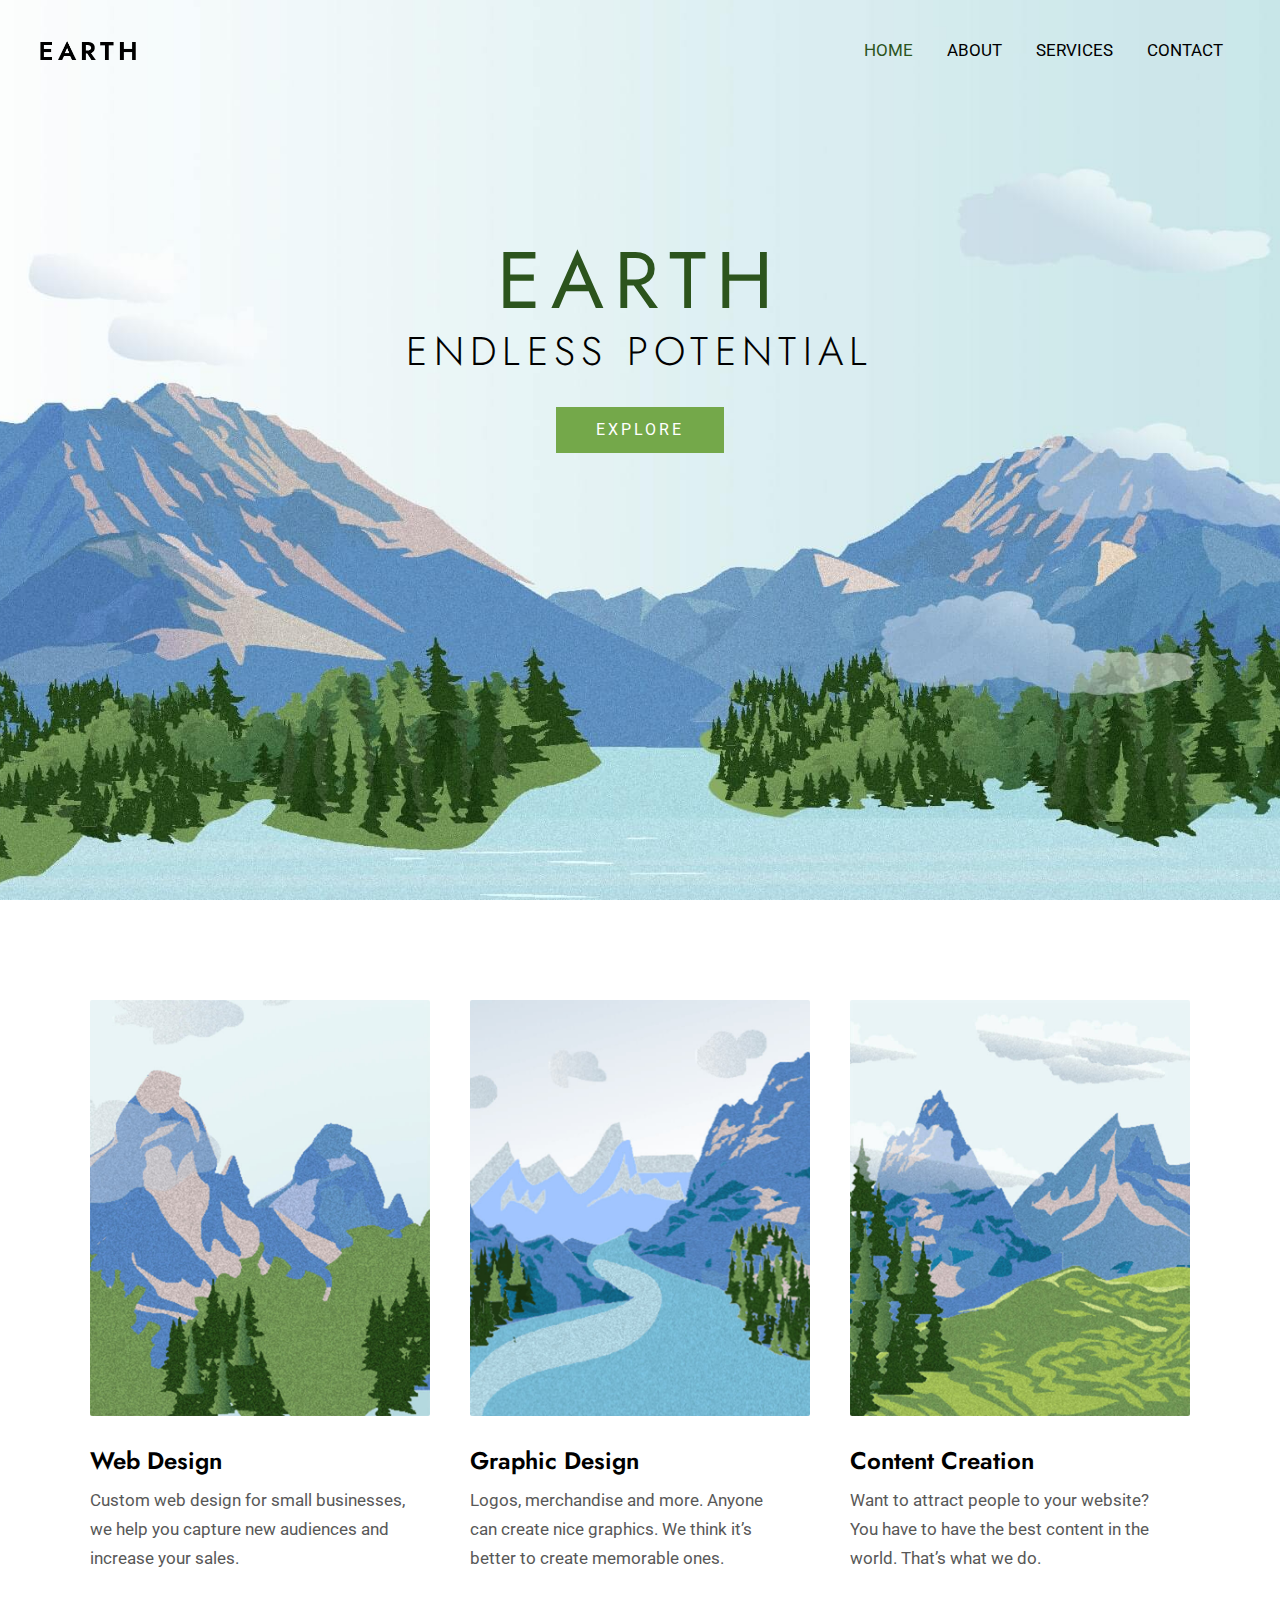
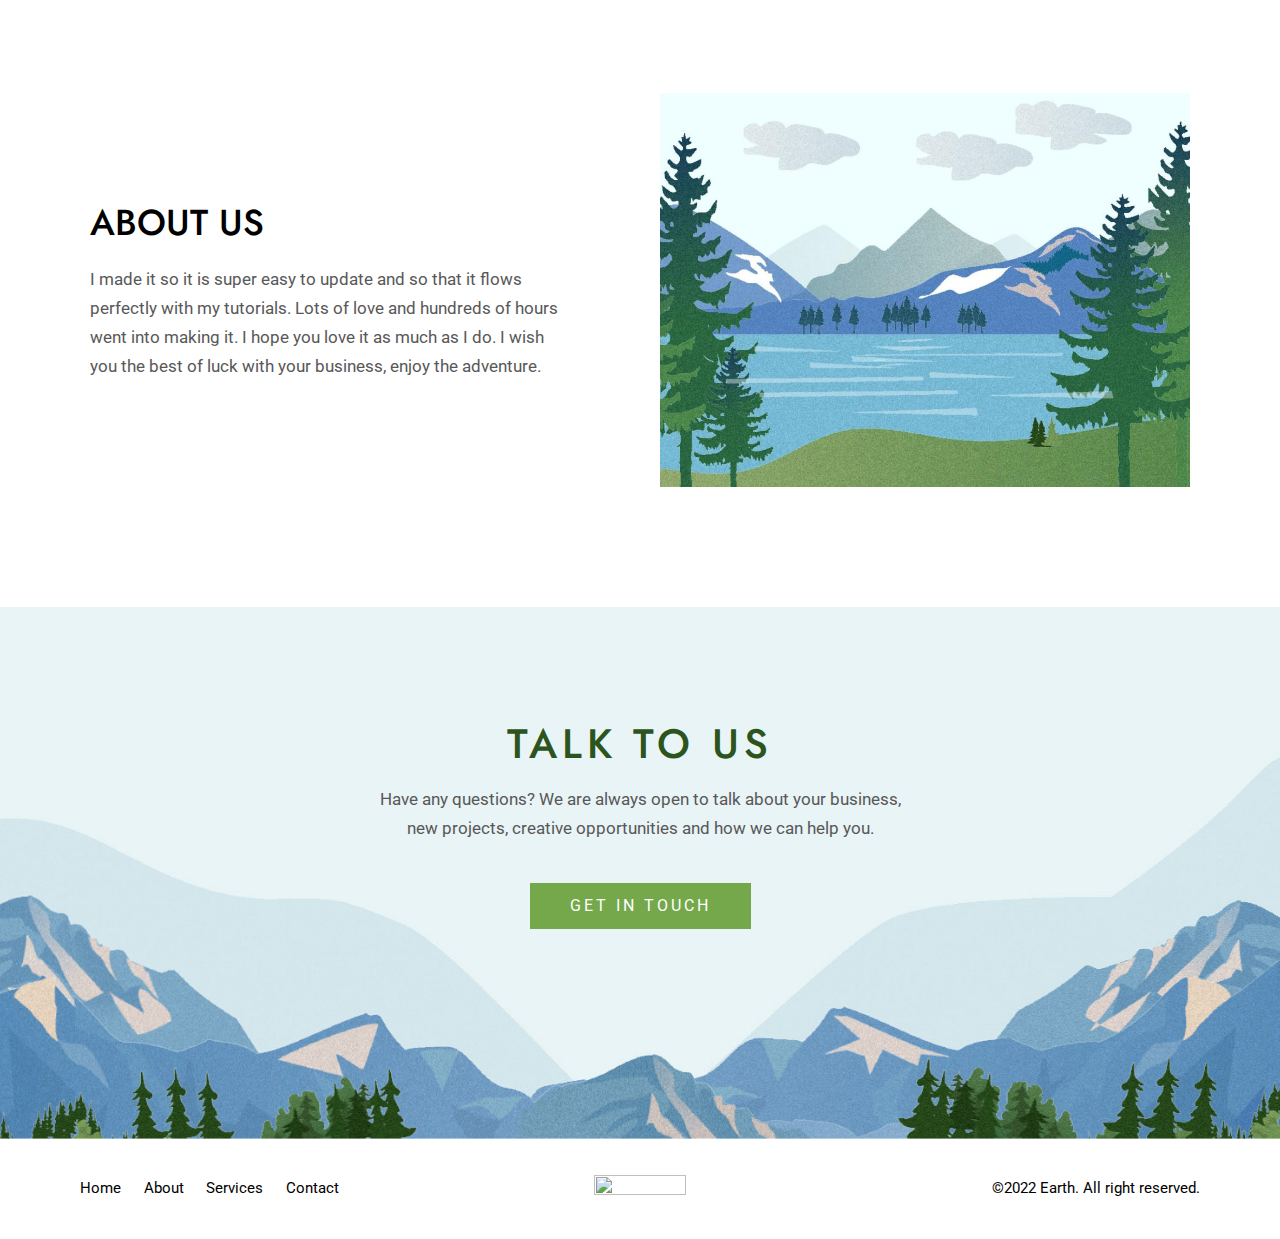
==== commit 39e276e8: "First Install" ====
--- a/index.html
+++ b/index.html
@@ -8,21 +8,21 @@
 <title>Peter L. Mai</title>
 <meta name="robots" content="max-image-preview:large">
 <link rel="dns-prefetch" href="//fonts.googleapis.com">
-<link rel="alternate" type="application/rss+xml" title="Peter L. Mai &raquo; Feed" href="http://petermai6655.github.io/MatGauThanKy/PeterLMai/feed/">
-<link rel="alternate" type="application/rss+xml" title="Peter L. Mai &raquo; Comments Feed" href="http://petermai6655.github.io/MatGauThanKy/PeterLMai/comments/feed/">
-<link rel="stylesheet" id="astra-theme-css-css" href="http://petermai6655.github.io/MatGauThanKy/PeterLMai/wp-content/themes/astra/assets/css/minified/main.min.css?ver=3.9.4" media="all">
+<link rel="alternate" type="application/rss+xml" title="Peter L. Mai &raquo; Feed" href="http://petermai6655.github.io/PeterLMai/feed/">
+<link rel="alternate" type="application/rss+xml" title="Peter L. Mai &raquo; Comments Feed" href="http://petermai6655.github.io/PeterLMai/comments/feed/">
+<link rel="stylesheet" id="astra-theme-css-css" href="http://petermai6655.github.io/PeterLMai/wp-content/themes/astra/assets/css/minified/main.min.css?ver=3.9.4" media="all">
 <style id="astra-theme-css-inline-css">.ast-no-sidebar .entry-content .alignfull {margin-left: calc( -50vw + 50%);margin-right: calc( -50vw + 50%);max-width: 100vw;width: 100vw;}.ast-no-sidebar .entry-content .alignwide {margin-left: calc(-41vw + 50%);margin-right: calc(-41vw + 50%);max-width: unset;width: unset;}.ast-no-sidebar .entry-content .alignfull .alignfull,.ast-no-sidebar .entry-content .alignfull .alignwide,.ast-no-sidebar .entry-content .alignwide .alignfull,.ast-no-sidebar .entry-content .alignwide .alignwide,.ast-no-sidebar .entry-content .wp-block-column .alignfull,.ast-no-sidebar .entry-content .wp-block-column .alignwide{width: 100%;margin-left: auto;margin-right: auto;}.wp-block-gallery,.blocks-gallery-grid {margin: 0;}.wp-block-separator {max-width: 100px;}.wp-block-separator.is-style-wide,.wp-block-separator.is-style-dots {max-width: none;}.entry-content .has-2-columns .wp-block-column:first-child {padding-right: 10px;}.entry-content .has-2-columns .wp-block-column:last-child {padding-left: 10px;}@media (max-width: 782px) {.entry-content .wp-block-columns .wp-block-column {flex-basis: 100%;}.entry-content .has-2-columns .wp-block-column:first-child {padding-right: 0;}.entry-content .has-2-columns .wp-block-column:last-child {padding-left: 0;}}body .entry-content .wp-block-latest-posts {margin-left: 0;}body .entry-content .wp-block-latest-posts li {list-style: none;}.ast-no-sidebar .ast-container .entry-content .wp-block-latest-posts {margin-left: 0;}.ast-header-break-point .entry-content .alignwide {margin-left: auto;margin-right: auto;}.entry-content .blocks-gallery-item img {margin-bottom: auto;}.wp-block-pullquote {border-top: 4px solid #555d66;border-bottom: 4px solid #555d66;color: #40464d;}:root{--ast-container-default-xlg-padding:6.67em;--ast-container-default-lg-padding:5.67em;--ast-container-default-slg-padding:4.34em;--ast-container-default-md-padding:3.34em;--ast-container-default-sm-padding:6.67em;--ast-container-default-xs-padding:2.4em;--ast-container-default-xxs-padding:1.4em;}html{font-size:106.25%;}a,.page-title{color:var(--ast-global-color-3);}a:hover,a:focus{color:var(--ast-global-color-0);}body,button,input,select,textarea,.ast-button,.ast-custom-button{font-family:'Roboto',sans-serif;font-weight:400;font-size:17px;font-size:1rem;line-height:1.7;}blockquote{color:var(--ast-global-color-3);}p,.entry-content p{margin-bottom:0em;}h1,.entry-content h1,h2,.entry-content h2,h3,.entry-content h3,h4,.entry-content h4,h5,.entry-content h5,h6,.entry-content h6,.site-title,.site-title a{font-family:'Jost',sans-serif;font-weight:500;text-transform:none;}.ast-site-identity .site-title a{color:var(--ast-global-color-5);}.site-title{font-size:35px;font-size:2.0588235294118rem;display:none;}header .custom-logo-link img{max-width:96px;}.astra-logo-svg{width:96px;}.astra-logo-svg:not(.sticky-custom-logo .astra-logo-svg,.transparent-custom-logo .astra-logo-svg,.advanced-header-logo .astra-logo-svg){height:60px;}.ast-archive-description .ast-archive-title{font-size:40px;font-size:2.3529411764706rem;}.site-header .site-description{font-size:15px;font-size:0.88235294117647rem;display:none;}.entry-title{font-size:30px;font-size:1.7647058823529rem;}h1,.entry-content h1{font-size:87px;font-size:5.1176470588235rem;font-weight:normal;font-family:'Jost',sans-serif;text-transform:none;}h2,.entry-content h2{font-size:41px;font-size:2.4117647058824rem;font-weight:500;font-family:'Jost',sans-serif;text-transform:none;}h3,.entry-content h3{font-size:28px;font-size:1.6470588235294rem;font-weight:600;font-family:'Jost',sans-serif;text-transform:none;}h4,.entry-content h4{font-size:24px;font-size:1.4117647058824rem;line-height:1.25;font-weight:600;font-family:'Jost',sans-serif;text-transform:none;}h5,.entry-content h5{font-size:18px;font-size:1.0588235294118rem;font-weight:500;font-family:'Jost',sans-serif;text-transform:none;}h6,.entry-content h6{font-size:15px;font-size:0.88235294117647rem;font-weight:500;font-family:'Jost',sans-serif;text-transform:none;}.ast-single-post .entry-title,.page-title{font-size:30px;font-size:1.7647058823529rem;}::selection{background-color:var(--ast-global-color-0);color:#000000;}body,h1,.entry-title a,.entry-content h1,h2,.entry-content h2,h3,.entry-content h3,h4,.entry-content h4,h5,.entry-content h5,h6,.entry-content h6{color:var(--ast-global-color-3);}.tagcloud a:hover,.tagcloud a:focus,.tagcloud a.current-item{color:#ffffff;border-color:var(--ast-global-color-3);background-color:var(--ast-global-color-3);}input:focus,input[type="text"]:focus,input[type="email"]:focus,input[type="url"]:focus,input[type="password"]:focus,input[type="reset"]:focus,input[type="search"]:focus,textarea:focus{border-color:var(--ast-global-color-3);}input[type="radio"]:checked,input[type=reset],input[type="checkbox"]:checked,input[type="checkbox"]:hover:checked,input[type="checkbox"]:focus:checked,input[type=range]::-webkit-slider-thumb{border-color:var(--ast-global-color-3);background-color:var(--ast-global-color-3);box-shadow:none;}.site-footer a:hover + .post-count,.site-footer a:focus + .post-count{background:var(--ast-global-color-3);border-color:var(--ast-global-color-3);}.single .nav-links .nav-previous,.single .nav-links .nav-next{color:var(--ast-global-color-3);}.entry-meta,.entry-meta *{line-height:1.45;color:var(--ast-global-color-3);}.entry-meta a:hover,.entry-meta a:hover *,.entry-meta a:focus,.entry-meta a:focus *,.page-links > .page-link,.page-links .page-link:hover,.post-navigation a:hover{color:var(--ast-global-color-0);}#cat option,.secondary .calendar_wrap thead a,.secondary .calendar_wrap thead a:visited{color:var(--ast-global-color-3);}.secondary .calendar_wrap #today,.ast-progress-val span{background:var(--ast-global-color-3);}.secondary a:hover + .post-count,.secondary a:focus + .post-count{background:var(--ast-global-color-3);border-color:var(--ast-global-color-3);}.calendar_wrap #today > a{color:#ffffff;}.page-links .page-link,.single .post-navigation a{color:var(--ast-global-color-3);}.ast-archive-title{color:var(--ast-global-color-2);}.widget-title{font-size:24px;font-size:1.4117647058824rem;color:var(--ast-global-color-2);}.site-logo-img img{ transition:all 0.2s linear;}.ast-page-builder-template .hentry {margin: 0;}.ast-page-builder-template .site-content > .ast-container {max-width: 100%;padding: 0;}.ast-page-builder-template .site-content #primary {padding: 0;margin: 0;}.ast-page-builder-template .no-results {text-align: center;margin: 4em auto;}.ast-page-builder-template .ast-pagination {padding: 2em;}.ast-page-builder-template .entry-header.ast-no-title.ast-no-thumbnail {margin-top: 0;}.ast-page-builder-template .entry-header.ast-header-without-markup {margin-top: 0;margin-bottom: 0;}.ast-page-builder-template .entry-header.ast-no-title.ast-no-meta {margin-bottom: 0;}.ast-page-builder-template.single .post-navigation {padding-bottom: 2em;}.ast-page-builder-template.single-post .site-content > .ast-container {max-width: 100%;}.ast-page-builder-template .entry-header {margin-top: 4em;margin-left: auto;margin-right: auto;padding-left: 20px;padding-right: 20px;}.single.ast-page-builder-template .entry-header {padding-left: 20px;padding-right: 20px;}.ast-page-builder-template .ast-archive-description {margin: 4em auto 0;padding-left: 20px;padding-right: 20px;}@media (max-width:921px){#ast-desktop-header{display:none;}}@media (min-width:921px){#ast-mobile-header{display:none;}}.wp-block-buttons.aligncenter{justify-content:center;}@media (max-width:921px){.ast-theme-transparent-header #primary,.ast-theme-transparent-header #secondary{padding:0;}}@media (max-width:921px){.ast-plain-container.ast-no-sidebar #primary{padding:0;}}.ast-plain-container.ast-no-sidebar #primary{margin-top:0;margin-bottom:0;}@media (min-width:1200px){.wp-block-group .has-background{padding:20px;}}@media (min-width:1200px){.wp-block-cover-image.alignwide .wp-block-cover__inner-container,.wp-block-cover.alignwide .wp-block-cover__inner-container,.wp-block-cover-image.alignfull .wp-block-cover__inner-container,.wp-block-cover.alignfull .wp-block-cover__inner-container{width:100%;}}.wp-block-columns{margin-bottom:unset;}.wp-block-image.size-full{margin:2rem 0;}.wp-block-separator.has-background{padding:0;}.wp-block-gallery{margin-bottom:1.6em;}.wp-block-group{padding-top:4em;padding-bottom:4em;}.wp-block-group__inner-container .wp-block-columns:last-child,.wp-block-group__inner-container :last-child,.wp-block-table table{margin-bottom:0;}.blocks-gallery-grid{width:100%;}.wp-block-navigation-link__content{padding:5px 0;}.wp-block-group .wp-block-group .has-text-align-center,.wp-block-group .wp-block-column .has-text-align-center{max-width:100%;}.has-text-align-center{margin:0 auto;}@media (max-width:1200px){.wp-block-group{padding:3em;}.wp-block-group .wp-block-group{padding:1.5em;}.wp-block-columns,.wp-block-column{margin:1rem 0;}}@media (min-width:921px){.wp-block-columns .wp-block-group{padding:2em;}}@media (max-width:544px){.wp-block-cover-image .wp-block-cover__inner-container,.wp-block-cover .wp-block-cover__inner-container{width:unset;}.wp-block-cover,.wp-block-cover-image{padding:2em 0;}.wp-block-group,.wp-block-cover{padding:2em;}.wp-block-media-text__media img,.wp-block-media-text__media video{width:unset;max-width:100%;}.wp-block-media-text.has-background .wp-block-media-text__content{padding:1em;}}.wp-block-image.aligncenter{margin-left:auto;margin-right:auto;}.wp-block-table.aligncenter{margin-left:auto;margin-right:auto;}@media (min-width:544px){.entry-content .wp-block-media-text.has-media-on-the-right .wp-block-media-text__content{padding:0 8% 0 0;}.entry-content .wp-block-media-text .wp-block-media-text__content{padding:0 0 0 8%;}.ast-plain-container .site-content .entry-content .has-custom-content-position.is-position-bottom-left > *,.ast-plain-container .site-content .entry-content .has-custom-content-position.is-position-bottom-right > *,.ast-plain-container .site-content .entry-content .has-custom-content-position.is-position-top-left > *,.ast-plain-container .site-content .entry-content .has-custom-content-position.is-position-top-right > *,.ast-plain-container .site-content .entry-content .has-custom-content-position.is-position-center-right > *,.ast-plain-container .site-content .entry-content .has-custom-content-position.is-position-center-left > *{margin:0;}}@media (max-width:544px){.entry-content .wp-block-media-text .wp-block-media-text__content{padding:8% 0;}.wp-block-media-text .wp-block-media-text__media img{width:auto;max-width:100%;}}.wp-block-button.is-style-outline .wp-block-button__link{border-color:var(--ast-global-color-0);}.wp-block-button.is-style-outline > .wp-block-button__link:not(.has-text-color),.wp-block-button.wp-block-button__link.is-style-outline:not(.has-text-color){color:var(--ast-global-color-0);}.wp-block-button.is-style-outline .wp-block-button__link:hover,.wp-block-button.is-style-outline .wp-block-button__link:focus{color:var(--ast-global-color-5) !important;background-color:var(--ast-global-color-1);border-color:var(--ast-global-color-1);}.post-page-numbers.current .page-link,.ast-pagination .page-numbers.current{color:#000000;border-color:var(--ast-global-color-0);background-color:var(--ast-global-color-0);border-radius:2px;}@media (min-width:544px){.entry-content > .alignleft{margin-right:20px;}.entry-content > .alignright{margin-left:20px;}}h1.widget-title{font-weight:normal;}h2.widget-title{font-weight:500;}h3.widget-title{font-weight:600;}@media (max-width:921px){.ast-separate-container #primary,.ast-separate-container #secondary{padding:1.5em 0;}#primary,#secondary{padding:1.5em 0;margin:0;}.ast-left-sidebar #content > .ast-container{display:flex;flex-direction:column-reverse;width:100%;}.ast-separate-container .ast-article-post,.ast-separate-container .ast-article-single{padding:1.5em 2.14em;}.ast-author-box img.avatar{margin:20px 0 0 0;}}@media (min-width:922px){.ast-separate-container.ast-right-sidebar #primary,.ast-separate-container.ast-left-sidebar #primary{border:0;}.search-no-results.ast-separate-container #primary{margin-bottom:4em;}}.elementor-button-wrapper .elementor-button{border-style:solid;text-decoration:none;border-top-width:0;border-right-width:0;border-left-width:0;border-bottom-width:0;}body .elementor-button.elementor-size-sm,body .elementor-button.elementor-size-xs,body .elementor-button.elementor-size-md,body .elementor-button.elementor-size-lg,body .elementor-button.elementor-size-xl,body .elementor-button{border-radius:0px;padding-top:15px;padding-right:40px;padding-bottom:15px;padding-left:40px;}@media (max-width:921px){.elementor-button-wrapper .elementor-button.elementor-size-sm,.elementor-button-wrapper .elementor-button.elementor-size-xs,.elementor-button-wrapper .elementor-button.elementor-size-md,.elementor-button-wrapper .elementor-button.elementor-size-lg,.elementor-button-wrapper .elementor-button.elementor-size-xl,.elementor-button-wrapper .elementor-button{padding-top:16px;padding-right:32px;padding-bottom:16px;padding-left:32px;}}@media (max-width:544px){.elementor-button-wrapper .elementor-button.elementor-size-sm,.elementor-button-wrapper .elementor-button.elementor-size-xs,.elementor-button-wrapper .elementor-button.elementor-size-md,.elementor-button-wrapper .elementor-button.elementor-size-lg,.elementor-button-wrapper .elementor-button.elementor-size-xl,.elementor-button-wrapper .elementor-button{padding-top:15px;padding-right:28px;padding-bottom:15px;padding-left:28px;}}.elementor-button-wrapper .elementor-button{border-color:var(--ast-global-color-0);background-color:var(--ast-global-color-0);}.elementor-button-wrapper .elementor-button:hover,.elementor-button-wrapper .elementor-button:focus{color:var(--ast-global-color-5);background-color:var(--ast-global-color-1);border-color:var(--ast-global-color-1);}.wp-block-button .wp-block-button__link ,.elementor-button-wrapper .elementor-button,.elementor-button-wrapper .elementor-button:visited{color:var(--ast-global-color-5);}.elementor-button-wrapper .elementor-button{font-family:inherit;font-weight:400;line-height:1;text-transform:none;letter-spacing:3px;}body .elementor-button.elementor-size-sm,body .elementor-button.elementor-size-xs,body .elementor-button.elementor-size-md,body .elementor-button.elementor-size-lg,body .elementor-button.elementor-size-xl,body .elementor-button{font-size:16px;font-size:0.94117647058824rem;}.wp-block-button .wp-block-button__link:hover,.wp-block-button .wp-block-button__link:focus{color:var(--ast-global-color-5);background-color:var(--ast-global-color-1);border-color:var(--ast-global-color-1);}.elementor-widget-heading h4.elementor-heading-title{line-height:1.25;}.wp-block-button .wp-block-button__link{border-color:var(--ast-global-color-0);background-color:var(--ast-global-color-0);color:var(--ast-global-color-5);font-family:inherit;font-weight:400;line-height:1;text-transform:none;letter-spacing:3px;font-size:16px;font-size:0.94117647058824rem;border-radius:0px;padding-top:15px;padding-right:40px;padding-bottom:15px;padding-left:40px;}@media (max-width:921px){.wp-block-button .wp-block-button__link{font-size:16px;font-size:0.94117647058824rem;padding-top:16px;padding-right:32px;padding-bottom:16px;padding-left:32px;}}@media (max-width:544px){.wp-block-button .wp-block-button__link{font-size:15px;font-size:0.88235294117647rem;padding-top:15px;padding-right:28px;padding-bottom:15px;padding-left:28px;}}.menu-toggle,button,.ast-button,.ast-custom-button,.button,input#submit,input[type="button"],input[type="submit"],input[type="reset"],form[CLASS*="wp-block-search__"].wp-block-search .wp-block-search__inside-wrapper .wp-block-search__button,body .wp-block-file .wp-block-file__button{border-style:solid;border-top-width:0;border-right-width:0;border-left-width:0;border-bottom-width:0;color:var(--ast-global-color-5);border-color:var(--ast-global-color-0);background-color:var(--ast-global-color-0);border-radius:0px;padding-top:15px;padding-right:40px;padding-bottom:15px;padding-left:40px;font-family:inherit;font-weight:400;font-size:16px;font-size:0.94117647058824rem;line-height:1;text-transform:none;letter-spacing:3px;}button:focus,.menu-toggle:hover,button:hover,.ast-button:hover,.ast-custom-button:hover .button:hover,.ast-custom-button:hover ,input[type=reset]:hover,input[type=reset]:focus,input#submit:hover,input#submit:focus,input[type="button"]:hover,input[type="button"]:focus,input[type="submit"]:hover,input[type="submit"]:focus,form[CLASS*="wp-block-search__"].wp-block-search .wp-block-search__inside-wrapper .wp-block-search__button:hover,form[CLASS*="wp-block-search__"].wp-block-search .wp-block-search__inside-wrapper .wp-block-search__button:focus,body .wp-block-file .wp-block-file__button:hover,body .wp-block-file .wp-block-file__button:focus{color:var(--ast-global-color-5);background-color:var(--ast-global-color-1);border-color:var(--ast-global-color-1);}@media (min-width:544px){.ast-container{max-width:100%;}}@media (max-width:544px){.ast-separate-container .ast-article-post,.ast-separate-container .ast-article-single,.ast-separate-container .comments-title,.ast-separate-container .ast-archive-description{padding:1.5em 1em;}.ast-separate-container #content .ast-container{padding-left:0.54em;padding-right:0.54em;}.ast-separate-container .ast-comment-list li.depth-1{padding:1.5em 1em;margin-bottom:1.5em;}.ast-separate-container .ast-comment-list .bypostauthor{padding:.5em;}.ast-search-menu-icon.ast-dropdown-active .search-field{width:170px;}.menu-toggle,button,.ast-button,.button,input#submit,input[type="button"],input[type="submit"],input[type="reset"]{padding-top:15px;padding-right:28px;padding-bottom:15px;padding-left:28px;font-size:15px;font-size:0.88235294117647rem;}}@media (max-width:921px){.menu-toggle,button,.ast-button,.button,input#submit,input[type="button"],input[type="submit"],input[type="reset"]{padding-top:16px;padding-right:32px;padding-bottom:16px;padding-left:32px;font-size:16px;font-size:0.94117647058824rem;}.ast-mobile-header-stack .main-header-bar .ast-search-menu-icon{display:inline-block;}.ast-header-break-point.ast-header-custom-item-outside .ast-mobile-header-stack .main-header-bar .ast-search-icon{margin:0;}.ast-comment-avatar-wrap img{max-width:2.5em;}.ast-separate-container .ast-comment-list li.depth-1{padding:1.5em 2.14em;}.ast-separate-container .comment-respond{padding:2em 2.14em;}.ast-comment-meta{padding:0 1.8888em 1.3333em;}}body,.ast-separate-container{background-color:var(--ast-global-color-5);;background-image:none;;}.entry-content > .wp-block-group,.entry-content > .wp-block-media-text,.entry-content > .wp-block-cover,.entry-content > .wp-block-columns{max-width:58em;width:calc(100% - 4em);margin-left:auto;margin-right:auto;}.entry-content [class*="__inner-container"] > .alignfull{max-width:100%;margin-left:0;margin-right:0;}.entry-content [class*="__inner-container"] > *:not(.alignwide):not(.alignfull):not(.alignleft):not(.alignright){margin-left:auto;margin-right:auto;}.entry-content [class*="__inner-container"] > *:not(.alignwide):not(p):not(.alignfull):not(.alignleft):not(.alignright):not(.is-style-wide):not(iframe){max-width:50rem;width:100%;}@media (min-width:921px){.entry-content > .wp-block-group.alignwide.has-background,.entry-content > .wp-block-group.alignfull.has-background,.entry-content > .wp-block-cover.alignwide,.entry-content > .wp-block-cover.alignfull,.entry-content > .wp-block-columns.has-background.alignwide,.entry-content > .wp-block-columns.has-background.alignfull{margin-top:0;margin-bottom:0;padding:6em 4em;}.entry-content > .wp-block-columns.has-background{margin-bottom:0;}}@media (min-width:1200px){.entry-content .alignfull p{max-width:1200px;}.entry-content .alignfull{max-width:100%;width:100%;}.ast-page-builder-template .entry-content .alignwide,.entry-content [class*="__inner-container"] > .alignwide{max-width:1200px;margin-left:0;margin-right:0;}.entry-content .alignfull [class*="__inner-container"] > .alignwide{max-width:80rem;}}@media (min-width:545px){.site-main .entry-content > .alignwide{margin:0 auto;}.wp-block-group.has-background,.entry-content > .wp-block-cover,.entry-content > .wp-block-columns.has-background{padding:4em;margin-top:0;margin-bottom:0;}.entry-content .wp-block-media-text.alignfull .wp-block-media-text__content,.entry-content .wp-block-media-text.has-background .wp-block-media-text__content{padding:0 8%;}}@media (max-width:921px){.widget-title{font-size:22px;font-size:1.375rem;}body,button,input,select,textarea,.ast-button,.ast-custom-button{font-size:16px;font-size:0.94117647058824rem;}#secondary,#secondary button,#secondary input,#secondary select,#secondary textarea{font-size:16px;font-size:0.94117647058824rem;}.site-title{display:none;}.ast-archive-description .ast-archive-title{font-size:40px;}.site-header .site-description{display:none;}.entry-title{font-size:30px;}h1,.entry-content h1{font-size:30px;}h2,.entry-content h2{font-size:25px;}h3,.entry-content h3{font-size:28px;}h4,.entry-content h4{font-size:24px;font-size:1.4117647058824rem;}.ast-single-post .entry-title,.page-title{font-size:30px;}.astra-logo-svg{width:96px;}header .custom-logo-link img,.ast-header-break-point .site-logo-img .custom-mobile-logo-link img{max-width:96px;}}@media (max-width:544px){.site-title{display:none;}.ast-archive-description .ast-archive-title{font-size:40px;}.site-header .site-description{display:none;}.entry-title{font-size:30px;}h1,.entry-content h1{font-size:30px;}h2,.entry-content h2{font-size:25px;}h3,.entry-content h3{font-size:28px;}h4,.entry-content h4{font-size:24px;font-size:1.4117647058824rem;}.ast-single-post .entry-title,.page-title{font-size:30px;}header .custom-logo-link img,.ast-header-break-point .site-branding img,.ast-header-break-point .custom-logo-link img{max-width:96px;}.astra-logo-svg{width:96px;}.ast-header-break-point .site-logo-img .custom-mobile-logo-link img{max-width:96px;}}@media (max-width:544px){html{font-size:96.9%;}}@media (min-width:922px){.ast-container{max-width:1240px;}}@media (min-width:922px){.site-content .ast-container{display:flex;}}@media (max-width:921px){.site-content .ast-container{flex-direction:column;}}@media (min-width:922px){.main-header-menu .sub-menu .menu-item.ast-left-align-sub-menu:hover > .sub-menu,.main-header-menu .sub-menu .menu-item.ast-left-align-sub-menu.focus > .sub-menu{margin-left:-0px;}}.ast-theme-transparent-header .ast-header-search .astra-search-icon,.ast-theme-transparent-header .ast-header-search .search-field::placeholder,.ast-theme-transparent-header .ast-header-search .ast-icon{color:#ffffff;}.ast-theme-transparent-header [data-section="section-header-mobile-trigger"] .ast-button-wrap .mobile-menu-toggle-icon .ast-mobile-svg{fill:#ffffff;}.ast-theme-transparent-header [data-section="section-header-mobile-trigger"] .ast-button-wrap .mobile-menu-wrap .mobile-menu{color:#ffffff;}.ast-theme-transparent-header [data-section="section-header-mobile-trigger"] .ast-button-wrap .ast-mobile-menu-trigger-fill{background:var(--ast-global-color-0);}.ast-theme-transparent-header [data-section="section-header-mobile-trigger"] .ast-button-wrap .ast-mobile-menu-trigger-fill,.ast-theme-transparent-header [data-section="section-header-mobile-trigger"] .ast-button-wrap .ast-mobile-menu-trigger-minimal{color:#ffffff;border:none;}.footer-widget-area[data-section^="section-fb-html-"] .ast-builder-html-element{text-align:center;}.wp-block-search {margin-bottom: 20px;}.wp-block-site-tagline {margin-top: 20px;}form.wp-block-search .wp-block-search__input,.wp-block-search.wp-block-search__button-inside .wp-block-search__inside-wrapper {border-color: #eaeaea;background: #fafafa;}.wp-block-search.wp-block-search__button-inside .wp-block-search__inside-wrapper .wp-block-search__input:focus,.wp-block-loginout input:focus {outline: thin dotted;}.wp-block-loginout input:focus {border-color: transparent;} form.wp-block-search .wp-block-search__inside-wrapper .wp-block-search__input {padding: 12px;}form.wp-block-search .wp-block-search__button svg {fill: currentColor;width: 20px;height: 20px;}.wp-block-loginout p label {display: block;}.wp-block-loginout p:not(.login-remember):not(.login-submit) input {width: 100%;}.wp-block-loginout .login-remember input {width: 1.1rem;height: 1.1rem;margin: 0 5px 4px 0;vertical-align: middle;}blockquote,cite {font-style: initial;}.wp-block-file {display: flex;align-items: center;flex-wrap: wrap;justify-content: space-between;}.wp-block-pullquote {border: none;}.wp-block-pullquote blockquote::before {content: "\201D";font-family: "Helvetica",sans-serif;display: flex;transform: rotate( 180deg );font-size: 6rem;font-style: normal;line-height: 1;font-weight: bold;align-items: center;justify-content: center;}.has-text-align-right > blockquote::before {justify-content: flex-start;}.has-text-align-left > blockquote::before {justify-content: flex-end;}figure.wp-block-pullquote.is-style-solid-color blockquote {max-width: 100%;text-align: inherit;}blockquote {padding: 0 1.2em 1.2em;}.wp-block-button__link {border: 2px solid currentColor;}body .wp-block-file .wp-block-file__button {text-decoration: none;}ul.wp-block-categories-list.wp-block-categories,ul.wp-block-archives-list.wp-block-archives {list-style-type: none;}ul,ol {margin-left: 20px;}figure.alignright figcaption {text-align: right;}:root .has-ast-global-color-0-color{color:var(--ast-global-color-0);}:root .has-ast-global-color-0-background-color{background-color:var(--ast-global-color-0);}:root .wp-block-button .has-ast-global-color-0-color{color:var(--ast-global-color-0);}:root .wp-block-button .has-ast-global-color-0-background-color{background-color:var(--ast-global-color-0);}:root .has-ast-global-color-1-color{color:var(--ast-global-color-1);}:root .has-ast-global-color-1-background-color{background-color:var(--ast-global-color-1);}:root .wp-block-button .has-ast-global-color-1-color{color:var(--ast-global-color-1);}:root .wp-block-button .has-ast-global-color-1-background-color{background-color:var(--ast-global-color-1);}:root .has-ast-global-color-2-color{color:var(--ast-global-color-2);}:root .has-ast-global-color-2-background-color{background-color:var(--ast-global-color-2);}:root .wp-block-button .has-ast-global-color-2-color{color:var(--ast-global-color-2);}:root .wp-block-button .has-ast-global-color-2-background-color{background-color:var(--ast-global-color-2);}:root .has-ast-global-color-3-color{color:var(--ast-global-color-3);}:root .has-ast-global-color-3-background-color{background-color:var(--ast-global-color-3);}:root .wp-block-button .has-ast-global-color-3-color{color:var(--ast-global-color-3);}:root .wp-block-button .has-ast-global-color-3-background-color{background-color:var(--ast-global-color-3);}:root .has-ast-global-color-4-color{color:var(--ast-global-color-4);}:root .has-ast-global-color-4-background-color{background-color:var(--ast-global-color-4);}:root .wp-block-button .has-ast-global-color-4-color{color:var(--ast-global-color-4);}:root .wp-block-button .has-ast-global-color-4-background-color{background-color:var(--ast-global-color-4);}:root .has-ast-global-color-5-color{color:var(--ast-global-color-5);}:root .has-ast-global-color-5-background-color{background-color:var(--ast-global-color-5);}:root .wp-block-button .has-ast-global-color-5-color{color:var(--ast-global-color-5);}:root .wp-block-button .has-ast-global-color-5-background-color{background-color:var(--ast-global-color-5);}:root .has-ast-global-color-6-color{color:var(--ast-global-color-6);}:root .has-ast-global-color-6-background-color{background-color:var(--ast-global-color-6);}:root .wp-block-button .has-ast-global-color-6-color{color:var(--ast-global-color-6);}:root .wp-block-button .has-ast-global-color-6-background-color{background-color:var(--ast-global-color-6);}:root .has-ast-global-color-7-color{color:var(--ast-global-color-7);}:root .has-ast-global-color-7-background-color{background-color:var(--ast-global-color-7);}:root .wp-block-button .has-ast-global-color-7-color{color:var(--ast-global-color-7);}:root .wp-block-button .has-ast-global-color-7-background-color{background-color:var(--ast-global-color-7);}:root .has-ast-global-color-8-color{color:var(--ast-global-color-8);}:root .has-ast-global-color-8-background-color{background-color:var(--ast-global-color-8);}:root .wp-block-button .has-ast-global-color-8-color{color:var(--ast-global-color-8);}:root .wp-block-button .has-ast-global-color-8-background-color{background-color:var(--ast-global-color-8);}:root{--ast-global-color-0:#74a84a;--ast-global-color-1:#2c541d;--ast-global-color-2:#000000;--ast-global-color-3:#585858;--ast-global-color-4:#f6f8f5;--ast-global-color-5:#ffffff;--ast-global-color-6:rgba(82,104,64,0.8);--ast-global-color-7:rgba(82,104,64,0.5);--ast-global-color-8:rgba(82,104,64,0.3);}:root {--ast-border-color : #989898;}.ast-theme-transparent-header #masthead .site-logo-img .transparent-custom-logo .astra-logo-svg{width:60px;}.ast-theme-transparent-header #masthead .site-logo-img .transparent-custom-logo img{ max-width:60px;}@media (max-width:921px){.ast-theme-transparent-header #masthead .site-logo-img .transparent-custom-logo .astra-logo-svg{width:60px;}.ast-theme-transparent-header #masthead .site-logo-img .transparent-custom-logo img{ max-width:60px;}}@media (max-width:543px){.ast-theme-transparent-header #masthead .site-logo-img .transparent-custom-logo .astra-logo-svg{width:50px;}.ast-theme-transparent-header #masthead .site-logo-img .transparent-custom-logo img{ max-width:50px;}}@media (min-width:921px){.ast-theme-transparent-header #masthead{position:absolute;left:0;right:0;}.ast-theme-transparent-header .main-header-bar,.ast-theme-transparent-header.ast-header-break-point .main-header-bar{background:none;}body.elementor-editor-active.ast-theme-transparent-header #masthead,.fl-builder-edit .ast-theme-transparent-header #masthead,body.vc_editor.ast-theme-transparent-header #masthead,body.brz-ed.ast-theme-transparent-header #masthead{z-index:0;}.ast-header-break-point.ast-replace-site-logo-transparent.ast-theme-transparent-header .custom-mobile-logo-link{display:none;}.ast-header-break-point.ast-replace-site-logo-transparent.ast-theme-transparent-header .transparent-custom-logo{display:inline-block;}.ast-theme-transparent-header .ast-above-header,.ast-theme-transparent-header .ast-above-header.ast-above-header-bar{background-image:none;background-color:transparent;}.ast-theme-transparent-header .ast-below-header{background-image:none;background-color:transparent;}}.ast-theme-transparent-header .site-title a,.ast-theme-transparent-header .site-title a:focus,.ast-theme-transparent-header .site-title a:hover,.ast-theme-transparent-header .site-title a:visited{color:var(--ast-global-color-5);}.ast-theme-transparent-header .site-header .site-description{color:var(--ast-global-color-5);}.ast-theme-transparent-header .ast-builder-menu .main-header-menu,.ast-theme-transparent-header .ast-builder-menu .main-header-menu .sub-menu,.ast-theme-transparent-header .ast-builder-menu .main-header-menu,.ast-theme-transparent-header.ast-header-break-point .ast-builder-menu .main-header-bar-wrap .main-header-menu,.ast-flyout-menu-enable.ast-header-break-point.ast-theme-transparent-header .main-header-bar-navigation .site-navigation,.ast-fullscreen-menu-enable.ast-header-break-point.ast-theme-transparent-header .main-header-bar-navigation .site-navigation,.ast-flyout-above-menu-enable.ast-header-break-point.ast-theme-transparent-header .ast-above-header-navigation-wrap .ast-above-header-navigation,.ast-flyout-below-menu-enable.ast-header-break-point.ast-theme-transparent-header .ast-below-header-navigation-wrap .ast-below-header-actual-nav,.ast-fullscreen-above-menu-enable.ast-header-break-point.ast-theme-transparent-header .ast-above-header-navigation-wrap,.ast-fullscreen-below-menu-enable.ast-header-break-point.ast-theme-transparent-header .ast-below-header-navigation-wrap,.ast-theme-transparent-header .main-header-menu .menu-link{background-color:rgba(255,255,255,0);}.ast-theme-transparent-header .ast-builder-menu .main-header-menu .menu-item .sub-menu,.ast-header-break-point.ast-flyout-menu-enable.ast-header-break-point .ast-builder-menu .main-header-bar-navigation .main-header-menu .menu-item .sub-menu,.ast-header-break-point.ast-flyout-menu-enable.ast-header-break-point .ast-builder-menu .main-header-bar-navigation [CLASS*="ast-builder-menu-"] .main-header-menu .menu-item .sub-menu,.ast-theme-transparent-header .ast-builder-menu .main-header-menu .menu-item .sub-menu .menu-link,.ast-header-break-point.ast-flyout-menu-enable.ast-header-break-point .ast-builder-menu .main-header-bar-navigation .main-header-menu .menu-item .sub-menu .menu-link,.ast-header-break-point.ast-flyout-menu-enable.ast-header-break-point .ast-builder-menu .main-header-bar-navigation [CLASS*="ast-builder-menu-"] .main-header-menu .menu-item .sub-menu .menu-link,.ast-theme-transparent-header .main-header-menu .menu-item .sub-menu .menu-link,.ast-header-break-point.ast-flyout-menu-enable.ast-header-break-point .main-header-bar-navigation .main-header-menu .menu-item .sub-menu .menu-link,.ast-theme-transparent-header .main-header-menu .menu-item .sub-menu,.ast-header-break-point.ast-flyout-menu-enable.ast-header-break-point .main-header-bar-navigation .main-header-menu .menu-item .sub-menu{background-color:var(--ast-global-color-5);}.ast-theme-transparent-header .ast-builder-menu .main-header-menu,.ast-theme-transparent-header .ast-builder-menu .main-header-menu .menu-link,.ast-theme-transparent-header [CLASS*="ast-builder-menu-"] .main-header-menu .menu-item > .menu-link,.ast-theme-transparent-header .ast-masthead-custom-menu-items,.ast-theme-transparent-header .ast-masthead-custom-menu-items a,.ast-theme-transparent-header .ast-builder-menu .main-header-menu .menu-item > .ast-menu-toggle,.ast-theme-transparent-header .ast-builder-menu .main-header-menu .menu-item > .ast-menu-toggle,.ast-theme-transparent-header .ast-above-header-navigation a,.ast-header-break-point.ast-theme-transparent-header .ast-above-header-navigation a,.ast-header-break-point.ast-theme-transparent-header .ast-above-header-navigation > ul.ast-above-header-menu > .menu-item-has-children:not(.current-menu-item) > .ast-menu-toggle,.ast-theme-transparent-header .ast-below-header-menu,.ast-theme-transparent-header .ast-below-header-menu a,.ast-header-break-point.ast-theme-transparent-header .ast-below-header-menu a,.ast-header-break-point.ast-theme-transparent-header .ast-below-header-menu,.ast-theme-transparent-header .main-header-menu .menu-link{color:#000000;}.ast-theme-transparent-header .ast-builder-menu .main-header-menu .menu-item:hover > .menu-link,.ast-theme-transparent-header .ast-builder-menu .main-header-menu .menu-item:hover > .ast-menu-toggle,.ast-theme-transparent-header .ast-builder-menu .main-header-menu .ast-masthead-custom-menu-items a:hover,.ast-theme-transparent-header .ast-builder-menu .main-header-menu .focus > .menu-link,.ast-theme-transparent-header .ast-builder-menu .main-header-menu .focus > .ast-menu-toggle,.ast-theme-transparent-header .ast-builder-menu .main-header-menu .current-menu-item > .menu-link,.ast-theme-transparent-header .ast-builder-menu .main-header-menu .current-menu-ancestor > .menu-link,.ast-theme-transparent-header .ast-builder-menu .main-header-menu .current-menu-item > .ast-menu-toggle,.ast-theme-transparent-header .ast-builder-menu .main-header-menu .current-menu-ancestor > .ast-menu-toggle,.ast-theme-transparent-header [CLASS*="ast-builder-menu-"] .main-header-menu .current-menu-item > .menu-link,.ast-theme-transparent-header [CLASS*="ast-builder-menu-"] .main-header-menu .current-menu-ancestor > .menu-link,.ast-theme-transparent-header [CLASS*="ast-builder-menu-"] .main-header-menu .current-menu-item > .ast-menu-toggle,.ast-theme-transparent-header [CLASS*="ast-builder-menu-"] .main-header-menu .current-menu-ancestor > .ast-menu-toggle,.ast-theme-transparent-header .main-header-menu .menu-item:hover > .menu-link,.ast-theme-transparent-header .main-header-menu .current-menu-item > .menu-link,.ast-theme-transparent-header .main-header-menu .current-menu-ancestor > .menu-link{color:#2c541d;}@media (max-width:921px){.ast-theme-transparent-header #masthead{position:absolute;left:0;right:0;}.ast-theme-transparent-header .main-header-bar,.ast-theme-transparent-header.ast-header-break-point .main-header-bar{background:none;}body.elementor-editor-active.ast-theme-transparent-header #masthead,.fl-builder-edit .ast-theme-transparent-header #masthead,body.vc_editor.ast-theme-transparent-header #masthead,body.brz-ed.ast-theme-transparent-header #masthead{z-index:0;}.ast-header-break-point.ast-replace-site-logo-transparent.ast-theme-transparent-header .custom-mobile-logo-link{display:none;}.ast-header-break-point.ast-replace-site-logo-transparent.ast-theme-transparent-header .transparent-custom-logo{display:inline-block;}.ast-theme-transparent-header .ast-above-header,.ast-theme-transparent-header .ast-above-header.ast-above-header-bar{background-image:none;background-color:transparent;}.ast-theme-transparent-header .ast-below-header{background-image:none;background-color:transparent;}}@media (max-width:921px){.ast-theme-transparent-header .site-title a,.ast-theme-transparent-header .site-title a:focus,.ast-theme-transparent-header .site-title a:hover,.ast-theme-transparent-header .site-title a:visited,.ast-theme-transparent-header .ast-builder-layout-element .ast-site-identity .site-title a,.ast-theme-transparent-header .ast-builder-layout-element .ast-site-identity .site-title a:hover,.ast-theme-transparent-header .ast-builder-layout-element .ast-site-identity .site-title a:focus,.ast-theme-transparent-header .ast-builder-layout-element .ast-site-identity .site-title a:visited{color:#ffffff;}.ast-theme-transparent-header .site-header .site-description{color:#ffffff;}.ast-theme-transparent-header.ast-header-break-point .ast-builder-menu .main-header-menu,.ast-theme-transparent-header.ast-header-break-point .ast-builder-menu.main-header-menu .sub-menu,.ast-theme-transparent-header.ast-header-break-point .ast-builder-menu.main-header-menu,.ast-theme-transparent-header.ast-header-break-point .ast-builder-menu .main-header-bar-wrap .main-header-menu,.ast-flyout-menu-enable.ast-header-break-point.ast-theme-transparent-header .main-header-bar-navigation .site-navigation,.ast-fullscreen-menu-enable.ast-header-break-point.ast-theme-transparent-header .main-header-bar-navigation .site-navigation,.ast-flyout-above-menu-enable.ast-header-break-point.ast-theme-transparent-header .ast-above-header-navigation-wrap .ast-above-header-navigation,.ast-flyout-below-menu-enable.ast-header-break-point.ast-theme-transparent-header .ast-below-header-navigation-wrap .ast-below-header-actual-nav,.ast-fullscreen-above-menu-enable.ast-header-break-point.ast-theme-transparent-header .ast-above-header-navigation-wrap,.ast-fullscreen-below-menu-enable.ast-header-break-point.ast-theme-transparent-header .ast-below-header-navigation-wrap,.ast-theme-transparent-header .main-header-menu .menu-link{background-color:#ffffff;}.ast-theme-transparent-header .ast-builder-menu .main-header-menu,.ast-theme-transparent-header .ast-builder-menu .main-header-menu .menu-link,.ast-theme-transparent-header [CLASS*="ast-builder-menu-"] .main-header-menu .menu-item > .menu-link,.ast-theme-transparent-header .ast-masthead-custom-menu-items,.ast-theme-transparent-header .ast-masthead-custom-menu-items a,.ast-theme-transparent-header .ast-builder-menu .main-header-menu .menu-item > .ast-menu-toggle,.ast-theme-transparent-header .ast-builder-menu .main-header-menu .menu-item > .ast-menu-toggle,.ast-theme-transparent-header .main-header-menu .menu-link{color:#000000;}.ast-theme-transparent-header .ast-builder-menu .main-header-menu .menu-item:hover > .menu-link,.ast-theme-transparent-header .ast-builder-menu .main-header-menu .menu-item:hover > .ast-menu-toggle,.ast-theme-transparent-header .ast-builder-menu .main-header-menu .ast-masthead-custom-menu-items a:hover,.ast-theme-transparent-header .ast-builder-menu .main-header-menu .focus > .menu-link,.ast-theme-transparent-header .ast-builder-menu .main-header-menu .focus > .ast-menu-toggle,.ast-theme-transparent-header .ast-builder-menu .main-header-menu .current-menu-item > .menu-link,.ast-theme-transparent-header .ast-builder-menu .main-header-menu .current-menu-ancestor > .menu-link,.ast-theme-transparent-header .ast-builder-menu .main-header-menu .current-menu-item > .ast-menu-toggle,.ast-theme-transparent-header .ast-builder-menu .main-header-menu .current-menu-ancestor > .ast-menu-toggle,.ast-theme-transparent-header [CLASS*="ast-builder-menu-"] .main-header-menu .current-menu-item > .menu-link,.ast-theme-transparent-header [CLASS*="ast-builder-menu-"] .main-header-menu .current-menu-ancestor > .menu-link,.ast-theme-transparent-header [CLASS*="ast-builder-menu-"] .main-header-menu .current-menu-item > .ast-menu-toggle,.ast-theme-transparent-header [CLASS*="ast-builder-menu-"] .main-header-menu .current-menu-ancestor > .ast-menu-toggle,.ast-theme-transparent-header .main-header-menu .menu-item:hover > .menu-link,.ast-theme-transparent-header .main-header-menu .current-menu-item > .menu-link,.ast-theme-transparent-header .main-header-menu .current-menu-ancestor > .menu-link{color:var(--ast-global-color-0);}}@media (max-width:544px){.ast-theme-transparent-header .site-title a,.ast-theme-transparent-header .site-title a:focus,.ast-theme-transparent-header .site-title a:hover,.ast-theme-transparent-header .site-title a:visited,.ast-theme-transparent-header .ast-builder-layout-element .ast-site-identity .site-title a,.ast-theme-transparent-header .ast-builder-layout-element .ast-site-identity .site-title a:hover,.ast-theme-transparent-header .ast-builder-layout-element .ast-site-identity .site-title a:focus,.ast-theme-transparent-header .ast-builder-layout-element .ast-site-identity .site-title a:visited{color:#ffffff;}.ast-theme-transparent-header .site-header .site-description{color:#ffffff;}.ast-theme-transparent-header.ast-header-break-point .ast-builder-menu .main-header-menu,.ast-theme-transparent-header.ast-header-break-point .ast-builder-menu.main-header-menu .sub-menu,.ast-theme-transparent-header.ast-header-break-point .ast-builder-menu.main-header-menu,.ast-theme-transparent-header.ast-header-break-point .ast-builder-menu .main-header-bar-wrap .main-header-menu,.ast-flyout-menu-enable.ast-header-break-point.ast-theme-transparent-header .main-header-bar-navigation .site-navigation,.ast-fullscreen-menu-enable.ast-header-break-point.ast-theme-transparent-header .main-header-bar-navigation .site-navigation,.ast-flyout-above-menu-enable.ast-header-break-point.ast-theme-transparent-header .ast-above-header-navigation-wrap .ast-above-header-navigation,.ast-flyout-below-menu-enable.ast-header-break-point.ast-theme-transparent-header .ast-below-header-navigation-wrap .ast-below-header-actual-nav,.ast-fullscreen-above-menu-enable.ast-header-break-point.ast-theme-transparent-header .ast-above-header-navigation-wrap,.ast-fullscreen-below-menu-enable.ast-header-break-point.ast-theme-transparent-header .ast-below-header-navigation-wrap,.ast-theme-transparent-header .main-header-menu .menu-link{background-color:#ffffff;}.ast-theme-transparent-header .ast-builder-menu .main-header-menu,.ast-theme-transparent-header .ast-builder-menu .main-header-menu .menu-item > .menu-link,.ast-theme-transparent-header .ast-builder-menu .main-header-menu .menu-link,.ast-theme-transparent-header .ast-masthead-custom-menu-items,.ast-theme-transparent-header .ast-masthead-custom-menu-items a,.ast-theme-transparent-header .ast-builder-menu .main-header-menu .menu-item > .ast-menu-toggle,.ast-theme-transparent-header .ast-builder-menu .main-header-menu .menu-item > .ast-menu-toggle,.ast-theme-transparent-header .main-header-menu .menu-link{color:#000000;}.ast-theme-transparent-header .ast-builder-menu .main-header-menu .menu-item:hover > .menu-link,.ast-theme-transparent-header .ast-builder-menu .main-header-menu .menu-item:hover > .ast-menu-toggle,.ast-theme-transparent-header .ast-builder-menu .main-header-menu .ast-masthead-custom-menu-items a:hover,.ast-theme-transparent-header .ast-builder-menu .main-header-menu .focus > .menu-link,.ast-theme-transparent-header .ast-builder-menu .main-header-menu .focus > .ast-menu-toggle,.ast-theme-transparent-header .ast-builder-menu .main-header-menu .current-menu-item > .menu-link,.ast-theme-transparent-header .ast-builder-menu .main-header-menu .current-menu-ancestor > .menu-link,.ast-theme-transparent-header .ast-builder-menu .main-header-menu .current-menu-item > .ast-menu-toggle,.ast-theme-transparent-header .ast-builder-menu .main-header-menu .current-menu-ancestor > .ast-menu-toggle,.ast-theme-transparent-header [CLASS*="ast-builder-menu-"] .main-header-menu .current-menu-item > .menu-link,.ast-theme-transparent-header [CLASS*="ast-builder-menu-"] .main-header-menu .current-menu-ancestor > .menu-link,.ast-theme-transparent-header [CLASS*="ast-builder-menu-"] .main-header-menu .current-menu-item > .ast-menu-toggle,.ast-theme-transparent-header [CLASS*="ast-builder-menu-"] .main-header-menu .current-menu-ancestor > .ast-menu-toggle,.ast-theme-transparent-header .main-header-menu .menu-item:hover > .menu-link,.ast-theme-transparent-header .main-header-menu .current-menu-item > .menu-link,.ast-theme-transparent-header .main-header-menu .current-menu-ancestor > .menu-link{color:var(--ast-global-color-0);}}.ast-theme-transparent-header #ast-desktop-header > [CLASS*="-header-wrap"]:nth-last-child(2) > [CLASS*="-header-bar"],.ast-theme-transparent-header.ast-header-break-point #ast-mobile-header > [CLASS*="-header-wrap"]:nth-last-child(2) > [CLASS*="-header-bar"]{border-bottom-width:0px;border-bottom-style:solid;}.ast-breadcrumbs .trail-browse,.ast-breadcrumbs .trail-items,.ast-breadcrumbs .trail-items li{display:inline-block;margin:0;padding:0;border:none;background:inherit;text-indent:0;}.ast-breadcrumbs .trail-browse{font-size:inherit;font-style:inherit;font-weight:inherit;color:inherit;}.ast-breadcrumbs .trail-items{list-style:none;}.trail-items li::after{padding:0 0.3em;content:"\00bb";}.trail-items li:last-of-type::after{display:none;}h1,.entry-content h1,h2,.entry-content h2,h3,.entry-content h3,h4,.entry-content h4,h5,.entry-content h5,h6,.entry-content h6{color:var(--ast-global-color-2);}.entry-title a{color:var(--ast-global-color-2);}@media (max-width:921px){.ast-builder-grid-row-container.ast-builder-grid-row-tablet-3-firstrow .ast-builder-grid-row > *:first-child,.ast-builder-grid-row-container.ast-builder-grid-row-tablet-3-lastrow .ast-builder-grid-row > *:last-child{grid-column:1 / -1;}}@media (max-width:544px){.ast-builder-grid-row-container.ast-builder-grid-row-mobile-3-firstrow .ast-builder-grid-row > *:first-child,.ast-builder-grid-row-container.ast-builder-grid-row-mobile-3-lastrow .ast-builder-grid-row > *:last-child{grid-column:1 / -1;}}@media (max-width:544px){.ast-builder-layout-element .ast-site-identity{margin-top:5px;margin-bottom:0px;margin-left:20px;margin-right:0px;}}.ast-builder-layout-element[data-section="title_tagline"]{display:flex;}@media (max-width:921px){.ast-header-break-point .ast-builder-layout-element[data-section="title_tagline"]{display:flex;}}@media (max-width:544px){.ast-header-break-point .ast-builder-layout-element[data-section="title_tagline"]{display:flex;}}[data-section*="section-hb-button-"] .menu-link{display:none;}.ast-header-button-1[data-section*="section-hb-button-"] .ast-builder-button-wrap .ast-custom-button{font-size:15px;font-size:0.88235294117647rem;}.ast-header-button-1 .ast-custom-button{color:var(--ast-global-color-4);background:var(--ast-global-color-0);border-color:var(--ast-global-color-4);border-top-width:0px;border-bottom-width:0px;border-left-width:0px;border-right-width:0px;border-radius:0px;}.ast-header-button-1 .ast-custom-button:hover{color:var(--ast-global-color-5);background:var(--ast-global-color-1);border-color:var(--ast-global-color-5);}@media (max-width:921px){.ast-header-button-1[data-section*="section-hb-button-"] .ast-builder-button-wrap .ast-custom-button{margin-top:20px;margin-bottom:20px;margin-left:20px;margin-right:20px;}}.ast-header-button-1[data-section="section-hb-button-1"]{display:flex;}@media (max-width:921px){.ast-header-break-point .ast-header-button-1[data-section="section-hb-button-1"]{display:flex;}}@media (max-width:544px){.ast-header-break-point .ast-header-button-1[data-section="section-hb-button-1"]{display:flex;}}.ast-builder-menu-1{font-family:inherit;font-weight:inherit;text-transform:uppercase;}.ast-builder-menu-1 .menu-item > .menu-link{color:#000000;}.ast-builder-menu-1 .menu-item > .ast-menu-toggle{color:#000000;}.ast-builder-menu-1 .menu-item:hover > .menu-link,.ast-builder-menu-1 .inline-on-mobile .menu-item:hover > .ast-menu-toggle{color:#2c541d;}.ast-builder-menu-1 .menu-item:hover > .ast-menu-toggle{color:#2c541d;}.ast-builder-menu-1 .menu-item.current-menu-item > .menu-link,.ast-builder-menu-1 .inline-on-mobile .menu-item.current-menu-item > .ast-menu-toggle,.ast-builder-menu-1 .current-menu-ancestor > .menu-link{color:#2c541d;}.ast-builder-menu-1 .menu-item.current-menu-item > .ast-menu-toggle{color:#2c541d;}.ast-builder-menu-1 .sub-menu,.ast-builder-menu-1 .inline-on-mobile .sub-menu{border-top-width:0px;border-bottom-width:0px;border-right-width:0px;border-left-width:0px;border-color:var(--ast-global-color-0);border-style:solid;border-radius:0px;}.ast-builder-menu-1 .main-header-menu > .menu-item > .sub-menu,.ast-builder-menu-1 .main-header-menu > .menu-item > .astra-full-megamenu-wrapper{margin-top:0px;}.ast-desktop .ast-builder-menu-1 .main-header-menu > .menu-item > .sub-menu:before,.ast-desktop .ast-builder-menu-1 .main-header-menu > .menu-item > .astra-full-megamenu-wrapper:before{height:calc( 0px + 5px );}.ast-desktop .ast-builder-menu-1 .menu-item .sub-menu .menu-link{border-style:none;}@media (max-width:921px){.ast-builder-menu-1 .menu-item:hover > .menu-link,.ast-builder-menu-1 .inline-on-mobile .menu-item:hover > .ast-menu-toggle{color:var(--ast-global-color-1);}.ast-builder-menu-1 .menu-item:hover > .ast-menu-toggle{color:var(--ast-global-color-1);}.ast-builder-menu-1 .menu-item.current-menu-item > .menu-link,.ast-builder-menu-1 .inline-on-mobile .menu-item.current-menu-item > .ast-menu-toggle,.ast-builder-menu-1 .current-menu-ancestor > .menu-link,.ast-builder-menu-1 .current-menu-ancestor > .ast-menu-toggle{color:var(--ast-global-color-1);}.ast-builder-menu-1 .menu-item.current-menu-item > .ast-menu-toggle{color:var(--ast-global-color-1);}.ast-header-break-point .ast-builder-menu-1 .menu-item.menu-item-has-children > .ast-menu-toggle{top:0;}.ast-builder-menu-1 .menu-item-has-children > .menu-link:after{content:unset;}.ast-builder-menu-1 .main-header-menu > .menu-item > .sub-menu,.ast-builder-menu-1 .main-header-menu > .menu-item > .astra-full-megamenu-wrapper{margin-top:0;}}@media (max-width:544px){.ast-header-break-point .ast-builder-menu-1 .menu-item.menu-item-has-children > .ast-menu-toggle{top:0;}.ast-builder-menu-1 .main-header-menu > .menu-item > .sub-menu,.ast-builder-menu-1 .main-header-menu > .menu-item > .astra-full-megamenu-wrapper{margin-top:0;}}.ast-builder-menu-1{display:flex;}@media (max-width:921px){.ast-header-break-point .ast-builder-menu-1{display:flex;}}@media (max-width:544px){.ast-header-break-point .ast-builder-menu-1{display:flex;}}.ast-builder-html-element img.alignnone{display:inline-block;}.ast-builder-html-element p:first-child{margin-top:0;}.ast-builder-html-element p:last-child{margin-bottom:0;}.ast-header-break-point .main-header-bar .ast-builder-html-element{line-height:1.85714285714286;}@media (max-width:921px){.footer-widget-area[data-section="section-fb-html-1"]{margin-top:30px;margin-bottom:29px;margin-left:0px;margin-right:0px;}}@media (max-width:544px){.footer-widget-area[data-section="section-fb-html-1"]{margin-top:15px;margin-bottom:25px;margin-left:0px;margin-right:0px;}}.footer-widget-area[data-section="section-fb-html-1"]{display:block;}@media (max-width:921px){.ast-header-break-point .footer-widget-area[data-section="section-fb-html-1"]{display:block;}}@media (max-width:544px){.ast-header-break-point .footer-widget-area[data-section="section-fb-html-1"]{display:block;}}.footer-widget-area[data-section="section-fb-html-1"] .ast-builder-html-element{text-align:center;}@media (max-width:921px){.footer-widget-area[data-section="section-fb-html-1"] .ast-builder-html-element{text-align:center;}}@media (max-width:544px){.footer-widget-area[data-section="section-fb-html-1"] .ast-builder-html-element{text-align:center;}}.ast-footer-copyright{text-align:right;}.ast-footer-copyright {color:#000000;margin-top:0px;margin-bottom:0px;margin-left:0px;margin-right:40px;}@media (max-width:921px){.ast-footer-copyright{text-align:center;}.ast-footer-copyright {margin-top:0px;margin-bottom:0px;margin-left:0px;margin-right:0px;}}@media (max-width:544px){.ast-footer-copyright{text-align:center;}.ast-footer-copyright {margin-top:0px;margin-bottom:0px;margin-left:0px;margin-right:0px;}}.ast-footer-copyright {font-size:15px;font-size:0.88235294117647rem;}.ast-footer-copyright.ast-builder-layout-element{display:flex;}@media (max-width:921px){.ast-header-break-point .ast-footer-copyright.ast-builder-layout-element{display:flex;}}@media (max-width:544px){.ast-header-break-point .ast-footer-copyright.ast-builder-layout-element{display:flex;}}.site-primary-footer-wrap{padding-top:45px;padding-bottom:45px;}.site-primary-footer-wrap[data-section="section-primary-footer-builder"]{background-color:var(--ast-global-color-5);;background-image:none;;}.site-primary-footer-wrap[data-section="section-primary-footer-builder"] .ast-builder-grid-row{max-width:1200px;margin-left:auto;margin-right:auto;}.site-primary-footer-wrap[data-section="section-primary-footer-builder"] .ast-builder-grid-row,.site-primary-footer-wrap[data-section="section-primary-footer-builder"] .site-footer-section{align-items:center;}.site-primary-footer-wrap[data-section="section-primary-footer-builder"].ast-footer-row-inline .site-footer-section{display:flex;margin-bottom:0;}.ast-builder-grid-row-3-equal .ast-builder-grid-row{grid-template-columns:repeat( 3,1fr );}@media (max-width:921px){.site-primary-footer-wrap[data-section="section-primary-footer-builder"].ast-footer-row-tablet-inline .site-footer-section{display:flex;margin-bottom:0;}.site-primary-footer-wrap[data-section="section-primary-footer-builder"].ast-footer-row-tablet-stack .site-footer-section{display:block;margin-bottom:10px;}.ast-builder-grid-row-container.ast-builder-grid-row-tablet-full .ast-builder-grid-row{grid-template-columns:1fr;}}@media (max-width:544px){.site-primary-footer-wrap[data-section="section-primary-footer-builder"].ast-footer-row-mobile-inline .site-footer-section{display:flex;margin-bottom:0;}.site-primary-footer-wrap[data-section="section-primary-footer-builder"].ast-footer-row-mobile-stack .site-footer-section{display:block;margin-bottom:10px;}.ast-builder-grid-row-container.ast-builder-grid-row-mobile-full .ast-builder-grid-row{grid-template-columns:1fr;}}.site-primary-footer-wrap[data-section="section-primary-footer-builder"]{padding-top:35px;padding-bottom:35px;margin-top:0px;margin-bottom:0px;}@media (max-width:921px){.site-primary-footer-wrap[data-section="section-primary-footer-builder"]{padding-top:50px;padding-bottom:30px;padding-left:20px;padding-right:20px;margin-top:0px;margin-bottom:0px;margin-left:0px;margin-right:0px;}}@media (max-width:544px){.site-primary-footer-wrap[data-section="section-primary-footer-builder"]{padding-top:35px;padding-bottom:35px;padding-left:0px;padding-right:0px;margin-top:0px;margin-bottom:0px;margin-left:0px;margin-right:0px;}}.site-primary-footer-wrap[data-section="section-primary-footer-builder"]{display:grid;}@media (max-width:921px){.ast-header-break-point .site-primary-footer-wrap[data-section="section-primary-footer-builder"]{display:grid;}}@media (max-width:544px){.ast-header-break-point .site-primary-footer-wrap[data-section="section-primary-footer-builder"]{display:grid;}}.elementor-widget-heading .elementor-heading-title{margin:0;}.elementor-post.elementor-grid-item.hentry{margin-bottom:0;}.woocommerce div.product .elementor-element.elementor-products-grid .related.products ul.products li.product,.elementor-element .elementor-wc-products .woocommerce[class*='columns-'] ul.products li.product{width:auto;margin:0;float:none;}.elementor-toc__list-wrapper{margin:0;}.ast-left-sidebar .elementor-section.elementor-section-stretched,.ast-right-sidebar .elementor-section.elementor-section-stretched{max-width:100%;left:0 !important;}.elementor-template-full-width .ast-container{display:block;}@media (max-width:544px){.elementor-element .elementor-wc-products .woocommerce[class*="columns-"] ul.products li.product{width:auto;margin:0;}.elementor-element .woocommerce .woocommerce-result-count{float:none;}}.ast-header-break-point .main-header-bar{border-bottom-width:1px;}@media (min-width:922px){.main-header-bar{border-bottom-width:1px;}}.main-header-menu .menu-item, #astra-footer-menu .menu-item, .main-header-bar .ast-masthead-custom-menu-items{-js-display:flex;display:flex;-webkit-box-pack:center;-webkit-justify-content:center;-moz-box-pack:center;-ms-flex-pack:center;justify-content:center;-webkit-box-orient:vertical;-webkit-box-direction:normal;-webkit-flex-direction:column;-moz-box-orient:vertical;-moz-box-direction:normal;-ms-flex-direction:column;flex-direction:column;}.main-header-menu > .menu-item > .menu-link, #astra-footer-menu > .menu-item > .menu-link{height:100%;-webkit-box-align:center;-webkit-align-items:center;-moz-box-align:center;-ms-flex-align:center;align-items:center;-js-display:flex;display:flex;}.ast-header-break-point .main-navigation ul .menu-item .menu-link .icon-arrow:first-of-type svg{top:.2em;margin-top:0px;margin-left:0px;width:.65em;transform:translate(0, -2px) rotateZ(270deg);}.ast-mobile-popup-content .ast-submenu-expanded > .ast-menu-toggle{transform:rotateX(180deg);}.ast-separate-container .blog-layout-1, .ast-separate-container .blog-layout-2, .ast-separate-container .blog-layout-3{background-color:transparent;background-image:none;}.ast-separate-container .ast-article-post{background-color:var(--ast-global-color-4);;background-image:none;;}@media (max-width:921px){.ast-separate-container .ast-article-post{background-color:var(--ast-global-color-5);;background-image:none;;}}@media (max-width:544px){.ast-separate-container .ast-article-post{background-color:var(--ast-global-color-5);;background-image:none;;}}.ast-separate-container .ast-article-single:not(.ast-related-post), .ast-separate-container .comments-area .comment-respond,.ast-separate-container .comments-area .ast-comment-list li, .ast-separate-container .ast-woocommerce-container, .ast-separate-container .error-404, .ast-separate-container .no-results, .single.ast-separate-container  .ast-author-meta, .ast-separate-container .related-posts-title-wrapper, .ast-separate-container.ast-two-container #secondary .widget,.ast-separate-container .comments-count-wrapper, .ast-box-layout.ast-plain-container .site-content,.ast-padded-layout.ast-plain-container .site-content, .ast-separate-container .comments-area .comments-title{background-color:var(--ast-global-color-4);;background-image:none;;}@media (max-width:921px){.ast-separate-container .ast-article-single:not(.ast-related-post), .ast-separate-container .comments-area .comment-respond,.ast-separate-container .comments-area .ast-comment-list li, .ast-separate-container .ast-woocommerce-container, .ast-separate-container .error-404, .ast-separate-container .no-results, .single.ast-separate-container  .ast-author-meta, .ast-separate-container .related-posts-title-wrapper, .ast-separate-container.ast-two-container #secondary .widget,.ast-separate-container .comments-count-wrapper, .ast-box-layout.ast-plain-container .site-content,.ast-padded-layout.ast-plain-container .site-content, .ast-separate-container .comments-area .comments-title{background-color:var(--ast-global-color-5);;background-image:none;;}}@media (max-width:544px){.ast-separate-container .ast-article-single:not(.ast-related-post), .ast-separate-container .comments-area .comment-respond,.ast-separate-container .comments-area .ast-comment-list li, .ast-separate-container .ast-woocommerce-container, .ast-separate-container .error-404, .ast-separate-container .no-results, .single.ast-separate-container  .ast-author-meta, .ast-separate-container .related-posts-title-wrapper, .ast-separate-container.ast-two-container #secondary .widget,.ast-separate-container .comments-count-wrapper, .ast-box-layout.ast-plain-container .site-content,.ast-padded-layout.ast-plain-container .site-content, .ast-separate-container .comments-area .comments-title{background-color:var(--ast-global-color-5);;background-image:none;;}}.ast-mobile-header-content > *,.ast-desktop-header-content > * {padding: 10px 0;height: auto;}.ast-mobile-header-content > *:first-child,.ast-desktop-header-content > *:first-child {padding-top: 10px;}.ast-mobile-header-content > .ast-builder-menu,.ast-desktop-header-content > .ast-builder-menu {padding-top: 0;}.ast-mobile-header-content > *:last-child,.ast-desktop-header-content > *:last-child {padding-bottom: 0;}.ast-mobile-header-content .ast-search-menu-icon.ast-inline-search label,.ast-desktop-header-content .ast-search-menu-icon.ast-inline-search label {width: 100%;}.ast-desktop-header-content .main-header-bar-navigation .ast-submenu-expanded > .ast-menu-toggle::before {transform: rotateX(180deg);}#ast-desktop-header .ast-desktop-header-content,.ast-mobile-header-content .ast-search-icon,.ast-desktop-header-content .ast-search-icon,.ast-mobile-header-wrap .ast-mobile-header-content,.ast-main-header-nav-open.ast-popup-nav-open .ast-mobile-header-wrap .ast-mobile-header-content,.ast-main-header-nav-open.ast-popup-nav-open .ast-desktop-header-content {display: none;}.ast-main-header-nav-open.ast-header-break-point #ast-desktop-header .ast-desktop-header-content,.ast-main-header-nav-open.ast-header-break-point .ast-mobile-header-wrap .ast-mobile-header-content {display: block;}.ast-desktop .ast-desktop-header-content .astra-menu-animation-slide-up > .menu-item > .sub-menu,.ast-desktop .ast-desktop-header-content .astra-menu-animation-slide-up > .menu-item .menu-item > .sub-menu,.ast-desktop .ast-desktop-header-content .astra-menu-animation-slide-down > .menu-item > .sub-menu,.ast-desktop .ast-desktop-header-content .astra-menu-animation-slide-down > .menu-item .menu-item > .sub-menu,.ast-desktop .ast-desktop-header-content .astra-menu-animation-fade > .menu-item > .sub-menu,.ast-desktop .ast-desktop-header-content .astra-menu-animation-fade > .menu-item .menu-item > .sub-menu {opacity: 1;visibility: visible;}.ast-hfb-header.ast-default-menu-enable.ast-header-break-point .ast-mobile-header-wrap .ast-mobile-header-content .main-header-bar-navigation {width: unset;margin: unset;}.ast-mobile-header-content.content-align-flex-end .main-header-bar-navigation .menu-item-has-children > .ast-menu-toggle,.ast-desktop-header-content.content-align-flex-end .main-header-bar-navigation .menu-item-has-children > .ast-menu-toggle {left: calc( 20px - 0.907em);}.ast-mobile-header-content .ast-search-menu-icon,.ast-mobile-header-content .ast-search-menu-icon.slide-search,.ast-desktop-header-content .ast-search-menu-icon,.ast-desktop-header-content .ast-search-menu-icon.slide-search {width: 100%;position: relative;display: block;right: auto;transform: none;}.ast-mobile-header-content .ast-search-menu-icon.slide-search .search-form,.ast-mobile-header-content .ast-search-menu-icon .search-form,.ast-desktop-header-content .ast-search-menu-icon.slide-search .search-form,.ast-desktop-header-content .ast-search-menu-icon .search-form {right: 0;visibility: visible;opacity: 1;position: relative;top: auto;transform: none;padding: 0;display: block;overflow: hidden;}.ast-mobile-header-content .ast-search-menu-icon.ast-inline-search .search-field,.ast-mobile-header-content .ast-search-menu-icon .search-field,.ast-desktop-header-content .ast-search-menu-icon.ast-inline-search .search-field,.ast-desktop-header-content .ast-search-menu-icon .search-field {width: 100%;padding-right: 5.5em;}.ast-mobile-header-content .ast-search-menu-icon .search-submit,.ast-desktop-header-content .ast-search-menu-icon .search-submit {display: block;position: absolute;height: 100%;top: 0;right: 0;padding: 0 1em;border-radius: 0;}.ast-hfb-header.ast-default-menu-enable.ast-header-break-point .ast-mobile-header-wrap .ast-mobile-header-content .main-header-bar-navigation ul .sub-menu .menu-link {padding-left: 30px;}.ast-hfb-header.ast-default-menu-enable.ast-header-break-point .ast-mobile-header-wrap .ast-mobile-header-content .main-header-bar-navigation .sub-menu .menu-item .menu-item .menu-link {padding-left: 40px;}.ast-mobile-popup-drawer.active .ast-mobile-popup-inner{background-color:#ffffff;;}.ast-mobile-header-wrap .ast-mobile-header-content, .ast-desktop-header-content{background-color:#ffffff;;}.ast-mobile-popup-content > *, .ast-mobile-header-content > *, .ast-desktop-popup-content > *, .ast-desktop-header-content > *{padding-top:0px;padding-bottom:0px;}.content-align-flex-start .ast-builder-layout-element{justify-content:flex-start;}.content-align-flex-start .main-header-menu{text-align:left;}.ast-mobile-popup-drawer.active .menu-toggle-close{color:#3a3a3a;}.ast-mobile-header-wrap .ast-primary-header-bar,.ast-primary-header-bar .site-primary-header-wrap{min-height:80px;}.ast-desktop .ast-primary-header-bar .main-header-menu > .menu-item{line-height:80px;}@media (max-width:921px){#masthead .ast-mobile-header-wrap .ast-primary-header-bar,#masthead .ast-mobile-header-wrap .ast-below-header-bar{padding-left:20px;padding-right:20px;}}.ast-header-break-point .ast-primary-header-bar{border-bottom-width:0px;border-bottom-color:#eaeaea;border-bottom-style:solid;}@media (min-width:922px){.ast-primary-header-bar{border-bottom-width:0px;border-bottom-color:#eaeaea;border-bottom-style:solid;}}.ast-primary-header-bar{background-color:#ffffff;;background-image:none;;}.ast-desktop .ast-primary-header-bar.main-header-bar, .ast-header-break-point #masthead .ast-primary-header-bar.main-header-bar{margin-top:10px;margin-bottom:10px;}@media (max-width:544px){.ast-desktop .ast-primary-header-bar.main-header-bar, .ast-header-break-point #masthead .ast-primary-header-bar.main-header-bar{padding-top:0px;padding-bottom:0px;padding-left:0px;padding-right:0px;margin-top:0px;margin-bottom:0px;margin-left:0px;margin-right:0px;}}.ast-primary-header-bar{display:block;}@media (max-width:921px){.ast-header-break-point .ast-primary-header-bar{display:grid;}}@media (max-width:544px){.ast-header-break-point .ast-primary-header-bar{display:grid;}}[data-section="section-header-mobile-trigger"] .ast-button-wrap .ast-mobile-menu-trigger-fill{color:var(--ast-global-color-5);border:none;background:var(--ast-global-color-0);border-radius:0px;}[data-section="section-header-mobile-trigger"] .ast-button-wrap .mobile-menu-toggle-icon .ast-mobile-svg{width:20px;height:20px;fill:var(--ast-global-color-5);}[data-section="section-header-mobile-trigger"] .ast-button-wrap .mobile-menu-wrap .mobile-menu{color:var(--ast-global-color-5);}@media (max-width:921px){[data-section="section-header-mobile-trigger"] .ast-button-wrap .menu-toggle{margin-top:5px;margin-right:15px;}}@media (max-width:544px){[data-section="section-header-mobile-trigger"] .ast-button-wrap .menu-toggle{margin-top:5px;margin-bottom:0px;margin-left:0px;margin-right:20px;}}.ast-builder-menu-mobile .main-navigation .menu-item > .menu-link{font-family:inherit;font-weight:inherit;}.ast-builder-menu-mobile .main-navigation .menu-item.menu-item-has-children > .ast-menu-toggle{top:0;}.ast-builder-menu-mobile .main-navigation .menu-item-has-children > .menu-link:after{content:unset;}.ast-hfb-header .ast-builder-menu-mobile .main-navigation .main-header-menu, .ast-hfb-header .ast-builder-menu-mobile .main-navigation .main-header-menu, .ast-hfb-header .ast-mobile-header-content .ast-builder-menu-mobile .main-navigation .main-header-menu, .ast-hfb-header .ast-mobile-popup-content .ast-builder-menu-mobile .main-navigation .main-header-menu{border-top-width:1px;border-color:#eaeaea;}.ast-hfb-header .ast-builder-menu-mobile .main-navigation .menu-item .sub-menu .menu-link, .ast-hfb-header .ast-builder-menu-mobile .main-navigation .menu-item .menu-link, .ast-hfb-header .ast-builder-menu-mobile .main-navigation .menu-item .sub-menu .menu-link, .ast-hfb-header .ast-builder-menu-mobile .main-navigation .menu-item .menu-link, .ast-hfb-header .ast-mobile-header-content .ast-builder-menu-mobile .main-navigation .menu-item .sub-menu .menu-link, .ast-hfb-header .ast-mobile-header-content .ast-builder-menu-mobile .main-navigation .menu-item .menu-link, .ast-hfb-header .ast-mobile-popup-content .ast-builder-menu-mobile .main-navigation .menu-item .sub-menu .menu-link, .ast-hfb-header .ast-mobile-popup-content .ast-builder-menu-mobile .main-navigation .menu-item .menu-link{border-bottom-width:1px;border-color:#eaeaea;border-style:solid;}.ast-builder-menu-mobile .main-navigation .menu-item.menu-item-has-children > .ast-menu-toggle{top:0;}@media (max-width:921px){.ast-builder-menu-mobile .main-navigation .main-header-menu .menu-item > .menu-link{color:#000000;padding-top:5px;padding-bottom:5px;padding-left:0px;padding-right:0px;}.ast-builder-menu-mobile .main-navigation .menu-item > .ast-menu-toggle{color:#000000;}.ast-builder-menu-mobile .main-navigation .menu-item:hover > .menu-link, .ast-builder-menu-mobile .main-navigation .inline-on-mobile .menu-item:hover > .ast-menu-toggle{color:#000000;background:rgba(0,0,0,0);}.ast-builder-menu-mobile .main-navigation .menu-item:hover > .ast-menu-toggle{color:#000000;}.ast-builder-menu-mobile .main-navigation .menu-item.current-menu-item > .menu-link, .ast-builder-menu-mobile .main-navigation .inline-on-mobile .menu-item.current-menu-item > .ast-menu-toggle, .ast-builder-menu-mobile .main-navigation .menu-item.current-menu-ancestor > .menu-link, .ast-builder-menu-mobile .main-navigation .menu-item.current-menu-ancestor > .ast-menu-toggle{color:var(--ast-global-color-0);background:rgba(0,0,0,0);}.ast-builder-menu-mobile .main-navigation .menu-item.current-menu-item > .ast-menu-toggle{color:var(--ast-global-color-0);}.ast-builder-menu-mobile .main-navigation .menu-item.menu-item-has-children > .ast-menu-toggle{top:5px;right:calc( 0px - 0.907em );}.ast-builder-menu-mobile .main-navigation .menu-item-has-children > .menu-link:after{content:unset;}.ast-builder-menu-mobile .main-navigation .main-header-menu, .ast-builder-menu-mobile .main-navigation .main-header-menu .sub-menu{background-color:rgba(0,0,0,0);;background-image:none;;}}@media (max-width:544px){.ast-builder-menu-mobile .main-navigation .main-header-menu .menu-item > .menu-link{padding-top:5px;padding-bottom:5px;}.ast-builder-menu-mobile .main-navigation .menu-item.menu-item-has-children > .ast-menu-toggle{top:5px;}}.ast-builder-menu-mobile .main-navigation{display:block;}@media (max-width:921px){.ast-header-break-point .ast-builder-menu-mobile .main-navigation{display:block;}}@media (max-width:544px){.ast-header-break-point .ast-builder-menu-mobile .main-navigation{display:block;}}.footer-nav-wrap .astra-footer-vertical-menu {display: grid;}@media (min-width: 769px) {.footer-nav-wrap .astra-footer-horizontal-menu li {margin: 0;}.footer-nav-wrap .astra-footer-horizontal-menu a {padding: 0 0.5em;}}@media (min-width: 769px) {.footer-nav-wrap .astra-footer-horizontal-menu li:first-child a {padding-left: 0;}.footer-nav-wrap .astra-footer-horizontal-menu li:last-child a {padding-right: 0;}}.footer-widget-area[data-section="section-footer-menu"] .astra-footer-horizontal-menu{justify-content:flex-start;}.footer-widget-area[data-section="section-footer-menu"] .astra-footer-vertical-menu .menu-item{align-items:flex-start;}#astra-footer-menu .menu-item > a{color:#000000;font-size:15px;font-size:0.88235294117647rem;padding-right:15px;}#astra-footer-menu{margin-top:0px;margin-bottom:0px;margin-left:40px;margin-right:0px;}@media (max-width:921px){.footer-widget-area[data-section="section-footer-menu"] .astra-footer-tablet-horizontal-menu{justify-content:center;}.footer-widget-area[data-section="section-footer-menu"] .astra-footer-tablet-vertical-menu{display:grid;}.footer-widget-area[data-section="section-footer-menu"] .astra-footer-tablet-vertical-menu .menu-item{align-items:center;}#astra-footer-menu .menu-item > a{padding-left:20px;padding-right:20px;}#astra-footer-menu{margin-top:0px;margin-bottom:0px;margin-left:0px;margin-right:0px;}}@media (max-width:544px){#astra-footer-menu{margin-top:0px;margin-bottom:0px;margin-left:0px;margin-right:0px;}.footer-widget-area[data-section="section-footer-menu"] .astra-footer-mobile-horizontal-menu{justify-content:center;}.footer-widget-area[data-section="section-footer-menu"] .astra-footer-mobile-vertical-menu{display:grid;}.footer-widget-area[data-section="section-footer-menu"] .astra-footer-mobile-vertical-menu .menu-item{align-items:center;}#astra-footer-menu .menu-item > a{padding-bottom:10px;}}.footer-widget-area[data-section="section-footer-menu"]{display:block;}@media (max-width:921px){.ast-header-break-point .footer-widget-area[data-section="section-footer-menu"]{display:block;}}@media (max-width:544px){.ast-header-break-point .footer-widget-area[data-section="section-footer-menu"]{display:block;}}:root{--e-global-color-astglobalcolor0:#74a84a;--e-global-color-astglobalcolor1:#2c541d;--e-global-color-astglobalcolor2:#000000;--e-global-color-astglobalcolor3:#585858;--e-global-color-astglobalcolor4:#f6f8f5;--e-global-color-astglobalcolor5:#ffffff;--e-global-color-astglobalcolor6:rgba(82,104,64,0.8);--e-global-color-astglobalcolor7:rgba(82,104,64,0.5);--e-global-color-astglobalcolor8:rgba(82,104,64,0.3);}</style>
 <link rel="stylesheet" id="astra-google-fonts-css" href="https://fonts.googleapis.com/css?family=Roboto%3A400%2C%7CJost%3A500%2C600%2C300&#038;display=fallback&#038;ver=3.9.4" media="all">
-<link rel="stylesheet" id="wp-block-library-css" href="http://petermai6655.github.io/MatGauThanKy/PeterLMai/wp-includes/css/dist/block-library/style.min.css?ver=6.1.1" media="all">
+<link rel="stylesheet" id="wp-block-library-css" href="http://petermai6655.github.io/PeterLMai/wp-includes/css/dist/block-library/style.min.css?ver=6.1.1" media="all">
 <style id="global-styles-inline-css">body{--wp--preset--color--black: #000000;--wp--preset--color--cyan-bluish-gray: #abb8c3;--wp--preset--color--white: #ffffff;--wp--preset--color--pale-pink: #f78da7;--wp--preset--color--vivid-red: #cf2e2e;--wp--preset--color--luminous-vivid-orange: #ff6900;--wp--preset--color--luminous-vivid-amber: #fcb900;--wp--preset--color--light-green-cyan: #7bdcb5;--wp--preset--color--vivid-green-cyan: #00d084;--wp--preset--color--pale-cyan-blue: #8ed1fc;--wp--preset--color--vivid-cyan-blue: #0693e3;--wp--preset--color--vivid-purple: #9b51e0;--wp--preset--color--ast-global-color-0: var(--ast-global-color-0);--wp--preset--color--ast-global-color-1: var(--ast-global-color-1);--wp--preset--color--ast-global-color-2: var(--ast-global-color-2);--wp--preset--color--ast-global-color-3: var(--ast-global-color-3);--wp--preset--color--ast-global-color-4: var(--ast-global-color-4);--wp--preset--color--ast-global-color-5: var(--ast-global-color-5);--wp--preset--color--ast-global-color-6: var(--ast-global-color-6);--wp--preset--color--ast-global-color-7: var(--ast-global-color-7);--wp--preset--color--ast-global-color-8: var(--ast-global-color-8);--wp--preset--gradient--vivid-cyan-blue-to-vivid-purple: linear-gradient(135deg,rgba(6,147,227,1) 0%,rgb(155,81,224) 100%);--wp--preset--gradient--light-green-cyan-to-vivid-green-cyan: linear-gradient(135deg,rgb(122,220,180) 0%,rgb(0,208,130) 100%);--wp--preset--gradient--luminous-vivid-amber-to-luminous-vivid-orange: linear-gradient(135deg,rgba(252,185,0,1) 0%,rgba(255,105,0,1) 100%);--wp--preset--gradient--luminous-vivid-orange-to-vivid-red: linear-gradient(135deg,rgba(255,105,0,1) 0%,rgb(207,46,46) 100%);--wp--preset--gradient--very-light-gray-to-cyan-bluish-gray: linear-gradient(135deg,rgb(238,238,238) 0%,rgb(169,184,195) 100%);--wp--preset--gradient--cool-to-warm-spectrum: linear-gradient(135deg,rgb(74,234,220) 0%,rgb(151,120,209) 20%,rgb(207,42,186) 40%,rgb(238,44,130) 60%,rgb(251,105,98) 80%,rgb(254,248,76) 100%);--wp--preset--gradient--blush-light-purple: linear-gradient(135deg,rgb(255,206,236) 0%,rgb(152,150,240) 100%);--wp--preset--gradient--blush-bordeaux: linear-gradient(135deg,rgb(254,205,165) 0%,rgb(254,45,45) 50%,rgb(107,0,62) 100%);--wp--preset--gradient--luminous-dusk: linear-gradient(135deg,rgb(255,203,112) 0%,rgb(199,81,192) 50%,rgb(65,88,208) 100%);--wp--preset--gradient--pale-ocean: linear-gradient(135deg,rgb(255,245,203) 0%,rgb(182,227,212) 50%,rgb(51,167,181) 100%);--wp--preset--gradient--electric-grass: linear-gradient(135deg,rgb(202,248,128) 0%,rgb(113,206,126) 100%);--wp--preset--gradient--midnight: linear-gradient(135deg,rgb(2,3,129) 0%,rgb(40,116,252) 100%);--wp--preset--duotone--dark-grayscale: url('#wp-duotone-dark-grayscale');--wp--preset--duotone--grayscale: url('#wp-duotone-grayscale');--wp--preset--duotone--purple-yellow: url('#wp-duotone-purple-yellow');--wp--preset--duotone--blue-red: url('#wp-duotone-blue-red');--wp--preset--duotone--midnight: url('#wp-duotone-midnight');--wp--preset--duotone--magenta-yellow: url('#wp-duotone-magenta-yellow');--wp--preset--duotone--purple-green: url('#wp-duotone-purple-green');--wp--preset--duotone--blue-orange: url('#wp-duotone-blue-orange');--wp--preset--font-size--small: 13px;--wp--preset--font-size--medium: 20px;--wp--preset--font-size--large: 36px;--wp--preset--font-size--x-large: 42px;--wp--preset--spacing--20: 0.44rem;--wp--preset--spacing--30: 0.67rem;--wp--preset--spacing--40: 1rem;--wp--preset--spacing--50: 1.5rem;--wp--preset--spacing--60: 2.25rem;--wp--preset--spacing--70: 3.38rem;--wp--preset--spacing--80: 5.06rem;}body { margin: 0;--wp--style--global--content-size: var(--wp--custom--ast-content-width-size);--wp--style--global--wide-size: var(--wp--custom--ast-wide-width-size); }.wp-site-blocks > .alignleft { float: left; margin-right: 2em; }.wp-site-blocks > .alignright { float: right; margin-left: 2em; }.wp-site-blocks > .aligncenter { justify-content: center; margin-left: auto; margin-right: auto; }.wp-site-blocks > * { margin-block-start: 0; margin-block-end: 0; }.wp-site-blocks > * + * { margin-block-start: 24px; }body { --wp--style--block-gap: 24px; }body .is-layout-flow > *{margin-block-start: 0;margin-block-end: 0;}body .is-layout-flow > * + *{margin-block-start: 24px;margin-block-end: 0;}body .is-layout-constrained > *{margin-block-start: 0;margin-block-end: 0;}body .is-layout-constrained > * + *{margin-block-start: 24px;margin-block-end: 0;}body .is-layout-flex{gap: 24px;}body .is-layout-flow > .alignleft{float: left;margin-inline-start: 0;margin-inline-end: 2em;}body .is-layout-flow > .alignright{float: right;margin-inline-start: 2em;margin-inline-end: 0;}body .is-layout-flow > .aligncenter{margin-left: auto !important;margin-right: auto !important;}body .is-layout-constrained > .alignleft{float: left;margin-inline-start: 0;margin-inline-end: 2em;}body .is-layout-constrained > .alignright{float: right;margin-inline-start: 2em;margin-inline-end: 0;}body .is-layout-constrained > .aligncenter{margin-left: auto !important;margin-right: auto !important;}body .is-layout-constrained > :where(:not(.alignleft):not(.alignright):not(.alignfull)){max-width: var(--wp--style--global--content-size);margin-left: auto !important;margin-right: auto !important;}body .is-layout-constrained > .alignwide{max-width: var(--wp--style--global--wide-size);}body .is-layout-flex{display: flex;}body .is-layout-flex{flex-wrap: wrap;align-items: center;}body .is-layout-flex > *{margin: 0;}body{padding-top: 0px;padding-right: 0px;padding-bottom: 0px;padding-left: 0px;}a:where(:not(.wp-element-button)){text-decoration: none;}.wp-element-button, .wp-block-button__link{background-color: #32373c;border-width: 0;color: #fff;font-family: inherit;font-size: inherit;line-height: inherit;padding: calc(0.667em + 2px) calc(1.333em + 2px);text-decoration: none;}.has-black-color{color: var(--wp--preset--color--black) !important;}.has-cyan-bluish-gray-color{color: var(--wp--preset--color--cyan-bluish-gray) !important;}.has-white-color{color: var(--wp--preset--color--white) !important;}.has-pale-pink-color{color: var(--wp--preset--color--pale-pink) !important;}.has-vivid-red-color{color: var(--wp--preset--color--vivid-red) !important;}.has-luminous-vivid-orange-color{color: var(--wp--preset--color--luminous-vivid-orange) !important;}.has-luminous-vivid-amber-color{color: var(--wp--preset--color--luminous-vivid-amber) !important;}.has-light-green-cyan-color{color: var(--wp--preset--color--light-green-cyan) !important;}.has-vivid-green-cyan-color{color: var(--wp--preset--color--vivid-green-cyan) !important;}.has-pale-cyan-blue-color{color: var(--wp--preset--color--pale-cyan-blue) !important;}.has-vivid-cyan-blue-color{color: var(--wp--preset--color--vivid-cyan-blue) !important;}.has-vivid-purple-color{color: var(--wp--preset--color--vivid-purple) !important;}.has-ast-global-color-0-color{color: var(--wp--preset--color--ast-global-color-0) !important;}.has-ast-global-color-1-color{color: var(--wp--preset--color--ast-global-color-1) !important;}.has-ast-global-color-2-color{color: var(--wp--preset--color--ast-global-color-2) !important;}.has-ast-global-color-3-color{color: var(--wp--preset--color--ast-global-color-3) !important;}.has-ast-global-color-4-color{color: var(--wp--preset--color--ast-global-color-4) !important;}.has-ast-global-color-5-color{color: var(--wp--preset--color--ast-global-color-5) !important;}.has-ast-global-color-6-color{color: var(--wp--preset--color--ast-global-color-6) !important;}.has-ast-global-color-7-color{color: var(--wp--preset--color--ast-global-color-7) !important;}.has-ast-global-color-8-color{color: var(--wp--preset--color--ast-global-color-8) !important;}.has-black-background-color{background-color: var(--wp--preset--color--black) !important;}.has-cyan-bluish-gray-background-color{background-color: var(--wp--preset--color--cyan-bluish-gray) !important;}.has-white-background-color{background-color: var(--wp--preset--color--white) !important;}.has-pale-pink-background-color{background-color: var(--wp--preset--color--pale-pink) !important;}.has-vivid-red-background-color{background-color: var(--wp--preset--color--vivid-red) !important;}.has-luminous-vivid-orange-background-color{background-color: var(--wp--preset--color--luminous-vivid-orange) !important;}.has-luminous-vivid-amber-background-color{background-color: var(--wp--preset--color--luminous-vivid-amber) !important;}.has-light-green-cyan-background-color{background-color: var(--wp--preset--color--light-green-cyan) !important;}.has-vivid-green-cyan-background-color{background-color: var(--wp--preset--color--vivid-green-cyan) !important;}.has-pale-cyan-blue-background-color{background-color: var(--wp--preset--color--pale-cyan-blue) !important;}.has-vivid-cyan-blue-background-color{background-color: var(--wp--preset--color--vivid-cyan-blue) !important;}.has-vivid-purple-background-color{background-color: var(--wp--preset--color--vivid-purple) !important;}.has-ast-global-color-0-background-color{background-color: var(--wp--preset--color--ast-global-color-0) !important;}.has-ast-global-color-1-background-color{background-color: var(--wp--preset--color--ast-global-color-1) !important;}.has-ast-global-color-2-background-color{background-color: var(--wp--preset--color--ast-global-color-2) !important;}.has-ast-global-color-3-background-color{background-color: var(--wp--preset--color--ast-global-color-3) !important;}.has-ast-global-color-4-background-color{background-color: var(--wp--preset--color--ast-global-color-4) !important;}.has-ast-global-color-5-background-color{background-color: var(--wp--preset--color--ast-global-color-5) !important;}.has-ast-global-color-6-background-color{background-color: var(--wp--preset--color--ast-global-color-6) !important;}.has-ast-global-color-7-background-color{background-color: var(--wp--preset--color--ast-global-color-7) !important;}.has-ast-global-color-8-background-color{background-color: var(--wp--preset--color--ast-global-color-8) !important;}.has-black-border-color{border-color: var(--wp--preset--color--black) !important;}.has-cyan-bluish-gray-border-color{border-color: var(--wp--preset--color--cyan-bluish-gray) !important;}.has-white-border-color{border-color: var(--wp--preset--color--white) !important;}.has-pale-pink-border-color{border-color: var(--wp--preset--color--pale-pink) !important;}.has-vivid-red-border-color{border-color: var(--wp--preset--color--vivid-red) !important;}.has-luminous-vivid-orange-border-color{border-color: var(--wp--preset--color--luminous-vivid-orange) !important;}.has-luminous-vivid-amber-border-color{border-color: var(--wp--preset--color--luminous-vivid-amber) !important;}.has-light-green-cyan-border-color{border-color: var(--wp--preset--color--light-green-cyan) !important;}.has-vivid-green-cyan-border-color{border-color: var(--wp--preset--color--vivid-green-cyan) !important;}.has-pale-cyan-blue-border-color{border-color: var(--wp--preset--color--pale-cyan-blue) !important;}.has-vivid-cyan-blue-border-color{border-color: var(--wp--preset--color--vivid-cyan-blue) !important;}.has-vivid-purple-border-color{border-color: var(--wp--preset--color--vivid-purple) !important;}.has-ast-global-color-0-border-color{border-color: var(--wp--preset--color--ast-global-color-0) !important;}.has-ast-global-color-1-border-color{border-color: var(--wp--preset--color--ast-global-color-1) !important;}.has-ast-global-color-2-border-color{border-color: var(--wp--preset--color--ast-global-color-2) !important;}.has-ast-global-color-3-border-color{border-color: var(--wp--preset--color--ast-global-color-3) !important;}.has-ast-global-color-4-border-color{border-color: var(--wp--preset--color--ast-global-color-4) !important;}.has-ast-global-color-5-border-color{border-color: var(--wp--preset--color--ast-global-color-5) !important;}.has-ast-global-color-6-border-color{border-color: var(--wp--preset--color--ast-global-color-6) !important;}.has-ast-global-color-7-border-color{border-color: var(--wp--preset--color--ast-global-color-7) !important;}.has-ast-global-color-8-border-color{border-color: var(--wp--preset--color--ast-global-color-8) !important;}.has-vivid-cyan-blue-to-vivid-purple-gradient-background{background: var(--wp--preset--gradient--vivid-cyan-blue-to-vivid-purple) !important;}.has-light-green-cyan-to-vivid-green-cyan-gradient-background{background: var(--wp--preset--gradient--light-green-cyan-to-vivid-green-cyan) !important;}.has-luminous-vivid-amber-to-luminous-vivid-orange-gradient-background{background: var(--wp--preset--gradient--luminous-vivid-amber-to-luminous-vivid-orange) !important;}.has-luminous-vivid-orange-to-vivid-red-gradient-background{background: var(--wp--preset--gradient--luminous-vivid-orange-to-vivid-red) !important;}.has-very-light-gray-to-cyan-bluish-gray-gradient-background{background: var(--wp--preset--gradient--very-light-gray-to-cyan-bluish-gray) !important;}.has-cool-to-warm-spectrum-gradient-background{background: var(--wp--preset--gradient--cool-to-warm-spectrum) !important;}.has-blush-light-purple-gradient-background{background: var(--wp--preset--gradient--blush-light-purple) !important;}.has-blush-bordeaux-gradient-background{background: var(--wp--preset--gradient--blush-bordeaux) !important;}.has-luminous-dusk-gradient-background{background: var(--wp--preset--gradient--luminous-dusk) !important;}.has-pale-ocean-gradient-background{background: var(--wp--preset--gradient--pale-ocean) !important;}.has-electric-grass-gradient-background{background: var(--wp--preset--gradient--electric-grass) !important;}.has-midnight-gradient-background{background: var(--wp--preset--gradient--midnight) !important;}.has-small-font-size{font-size: var(--wp--preset--font-size--small) !important;}.has-medium-font-size{font-size: var(--wp--preset--font-size--medium) !important;}.has-large-font-size{font-size: var(--wp--preset--font-size--large) !important;}.has-x-large-font-size{font-size: var(--wp--preset--font-size--x-large) !important;}
 .wp-block-navigation a:where(:not(.wp-element-button)){color: inherit;}
 .wp-block-pullquote{font-size: 1.5em;line-height: 1.6;}</style>
-<link rel="stylesheet" id="elementor-icons-css" href="http://petermai6655.github.io/MatGauThanKy/PeterLMai/wp-content/plugins/elementor/assets/lib/eicons/css/elementor-icons.min.css?ver=5.16.0" media="all">
-<link rel="stylesheet" id="elementor-frontend-css" href="http://petermai6655.github.io/MatGauThanKy/PeterLMai/wp-content/plugins/elementor/assets/css/frontend-lite.min.css?ver=3.9.2" media="all">
-<link rel="stylesheet" id="elementor-post-1659-css" href="http://petermai6655.github.io/MatGauThanKy/PeterLMai/wp-content/uploads/elementor/css/post-1659.css?ver=1672986585" media="all">
-<link rel="stylesheet" id="font-awesome-5-all-css" href="http://petermai6655.github.io/MatGauThanKy/PeterLMai/wp-content/plugins/elementor/assets/lib/font-awesome/css/all.min.css?ver=3.9.2" media="all">
-<link rel="stylesheet" id="font-awesome-4-shim-css" href="http://petermai6655.github.io/MatGauThanKy/PeterLMai/wp-content/plugins/elementor/assets/lib/font-awesome/css/v4-shims.min.css?ver=3.9.2" media="all">
-<link rel="stylesheet" id="elementor-post-1448-css" href="http://petermai6655.github.io/MatGauThanKy/PeterLMai/wp-content/uploads/elementor/css/post-1448.css?ver=1672986588" media="all">
+<link rel="stylesheet" id="elementor-icons-css" href="http://petermai6655.github.io/PeterLMai/wp-content/plugins/elementor/assets/lib/eicons/css/elementor-icons.min.css?ver=5.16.0" media="all">
+<link rel="stylesheet" id="elementor-frontend-css" href="http://petermai6655.github.io/PeterLMai/wp-content/plugins/elementor/assets/css/frontend-lite.min.css?ver=3.9.2" media="all">
+<link rel="stylesheet" id="elementor-post-1659-css" href="http://petermai6655.github.io/PeterLMai/wp-content/uploads/elementor/css/post-1659.css?ver=1672986585" media="all">
+<link rel="stylesheet" id="font-awesome-5-all-css" href="http://petermai6655.github.io/PeterLMai/wp-content/plugins/elementor/assets/lib/font-awesome/css/all.min.css?ver=3.9.2" media="all">
+<link rel="stylesheet" id="font-awesome-4-shim-css" href="http://petermai6655.github.io/PeterLMai/wp-content/plugins/elementor/assets/lib/font-awesome/css/v4-shims.min.css?ver=3.9.2" media="all">
+<link rel="stylesheet" id="elementor-post-1448-css" href="http://petermai6655.github.io/PeterLMai/wp-content/uploads/elementor/css/post-1448.css?ver=1672986588" media="all">
 <link rel="stylesheet" id="google-fonts-1-css" href="https://fonts.googleapis.com/css?family=Roboto%3A100%2C100italic%2C200%2C200italic%2C300%2C300italic%2C400%2C400italic%2C500%2C500italic%2C600%2C600italic%2C700%2C700italic%2C800%2C800italic%2C900%2C900italic%7CRoboto+Slab%3A100%2C100italic%2C200%2C200italic%2C300%2C300italic%2C400%2C400italic%2C500%2C500italic%2C600%2C600italic%2C700%2C700italic%2C800%2C800italic%2C900%2C900italic&#038;display=swap&#038;ver=6.1.1" media="all">
 <link rel="preconnect" href="https://fonts.gstatic.com/" crossorigin>
 <!--[if IE]>
@@ -31,15 +31,15 @@
 flexibility(document.documentElement);
 </script>
 <![endif]-->
-<script src="http://petermai6655.github.io/MatGauThanKy/PeterLMai/wp-content/plugins/elementor/assets/lib/font-awesome/js/v4-shims.min.js?ver=3.9.2" id="font-awesome-4-shim-js"></script>
-<link rel="https://api.w.org/" href="http://petermai6655.github.io/MatGauThanKy/PeterLMai/wp-json/">
-<link rel="alternate" type="application/json" href="http://petermai6655.github.io/MatGauThanKy/PeterLMai/wp-json/wp/v2/pages/1448">
-<link rel="EditURI" type="application/rsd+xml" title="RSD" href="http://petermai6655.github.io/MatGauThanKy/PeterLMai/xmlrpc.php?rsd">
+<script src="http://petermai6655.github.io/PeterLMai/wp-content/plugins/elementor/assets/lib/font-awesome/js/v4-shims.min.js?ver=3.9.2" id="font-awesome-4-shim-js"></script>
+<link rel="https://api.w.org/" href="http://petermai6655.github.io/PeterLMai/wp-json/">
+<link rel="alternate" type="application/json" href="http://petermai6655.github.io/PeterLMai/wp-json/wp/v2/pages/1448">
+<link rel="EditURI" type="application/rsd+xml" title="RSD" href="http://petermai6655.github.io/PeterLMai/xmlrpc.php?rsd">
 <meta name="generator" content="WordPress 6.1.1">
-<link rel="canonical" href="http://petermai6655.github.io/MatGauThanKy/PeterLMai/">
-<link rel="shortlink" href="http://petermai6655.github.io/MatGauThanKy/PeterLMai/">
-<link rel="alternate" type="application/json+oembed" href="http://petermai6655.github.io/MatGauThanKy/PeterLMai/wp-json/oembed/1.0/embed?url=http%3A%2F%2Fpetermai6655.github.io%2FMatGauThanKy%2FPeterLMai%2F">
-<link rel="alternate" type="text/xml+oembed" href="http://petermai6655.github.io/MatGauThanKy/PeterLMai/wp-json/oembed/1.0/embed?url=http%3A%2F%2Fpetermai6655.github.io%2FMatGauThanKy%2FPeterLMai%2F&#038;format=xml">
+<link rel="canonical" href="http://petermai6655.github.io/PeterLMai/">
+<link rel="shortlink" href="http://petermai6655.github.io/PeterLMai/">
+<link rel="alternate" type="application/json+oembed" href="http://petermai6655.github.io/PeterLMai/wp-json/oembed/1.0/embed?url=http%3A%2F%2Fpetermai6655.github.io%2FPeterLMai%2F">
+<link rel="alternate" type="text/xml+oembed" href="http://petermai6655.github.io/PeterLMai/wp-json/oembed/1.0/embed?url=http%3A%2F%2Fpetermai6655.github.io%2FPeterLMai%2F&#038;format=xml">
 </head>
 
 <body itemtype="https://schema.org/WebPage" itemscope="itemscope" class="home page-template-default page page-id-1448 wp-custom-logo ast-single-post ast-inherit-site-logo-transparent ast-theme-transparent-header ast-hfb-header ast-desktop ast-page-builder-template ast-no-sidebar astra-3.9.4 elementor-default elementor-kit-1659 elementor-page elementor-page-1448">
@@ -57,17 +57,17 @@
 											<div class="site-header-primary-section-left site-header-section ast-flex site-header-section-left">
 									<div class="ast-builder-layout-element ast-flex site-header-focus-item" data-section="title_tagline">
 											<div class="site-branding ast-site-identity" itemtype="https://schema.org/Organization" itemscope="itemscope">
-					<span class="site-logo-img"><a href="http://petermai6655.github.io/MatGauThanKy/PeterLMai/" class="custom-logo-link" rel="home" aria-current="page"><img width="187" height="37" src="http://petermai6655.github.io/MatGauThanKy/PeterLMai/wp-content/uploads/2022/08/Logo.png" class="custom-logo" alt="Peter L. Mai" decoding="async" srcset="http://petermai6655.github.io/MatGauThanKy/PeterLMai/wp-content/uploads/2022/08/Logo.png 1x, http://petermai6655.github.io/MatGauThanKy/PeterLMai/wp-content/uploads/2022/08/Logo.png 2x"></a></span>				</div>
+					<span class="site-logo-img"><a href="http://petermai6655.github.io/PeterLMai/" class="custom-logo-link" rel="home" aria-current="page"><img width="187" height="37" src="http://petermai6655.github.io/PeterLMai/wp-content/uploads/2022/08/Logo.png" class="custom-logo" alt="Peter L. Mai" decoding="async" srcset="http://petermai6655.github.io/PeterLMai/wp-content/uploads/2022/08/Logo.png 1x, http://petermai6655.github.io/PeterLMai/wp-content/uploads/2022/08/Logo.png 2x"></a></span>				</div>
 			<!-- .site-branding -->
 					</div>
 								</div>
 																									<div class="site-header-primary-section-right site-header-section ast-flex ast-grid-right-section">
 										<div class="ast-builder-menu-1 ast-builder-menu ast-flex ast-builder-menu-1-focus-item ast-builder-layout-element site-header-focus-item" data-section="section-hb-menu-1">
 			<div class="ast-main-header-bar-alignment"><div class="main-header-bar-navigation"><nav class="site-navigation ast-flex-grow-1 navigation-accessibility site-header-focus-item" id="primary-site-navigation" aria-label="Site Navigation" itemtype="https://schema.org/SiteNavigationElement" itemscope="itemscope"><div class="main-navigation ast-inline-flex"><ul id="ast-hf-menu-1" class="main-header-menu ast-menu-shadow ast-nav-menu ast-flex  submenu-with-border stack-on-mobile">
-<li id="menu-item-1808" class="menu-item menu-item-type-post_type menu-item-object-page menu-item-home current-menu-item page_item page-item-1448 current_page_item menu-item-1808"><a href="http://petermai6655.github.io/MatGauThanKy/PeterLMai/" aria-current="page" class="menu-link">Home</a></li>
-<li id="menu-item-1666" class="menu-item menu-item-type-post_type menu-item-object-page menu-item-1666"><a href="http://petermai6655.github.io/MatGauThanKy/PeterLMai/about/" class="menu-link">About</a></li>
-<li id="menu-item-1668" class="menu-item menu-item-type-post_type menu-item-object-page menu-item-1668"><a href="http://petermai6655.github.io/MatGauThanKy/PeterLMai/services/" class="menu-link">Services</a></li>
-<li id="menu-item-1667" class="menu-item menu-item-type-post_type menu-item-object-page menu-item-1667"><a href="http://petermai6655.github.io/MatGauThanKy/PeterLMai/contact/" class="menu-link">Contact</a></li>
+<li id="menu-item-1808" class="menu-item menu-item-type-post_type menu-item-object-page menu-item-home current-menu-item page_item page-item-1448 current_page_item menu-item-1808"><a href="http://petermai6655.github.io/PeterLMai/" aria-current="page" class="menu-link">Home</a></li>
+<li id="menu-item-1666" class="menu-item menu-item-type-post_type menu-item-object-page menu-item-1666"><a href="http://petermai6655.github.io/PeterLMai/about/" class="menu-link">About</a></li>
+<li id="menu-item-1668" class="menu-item menu-item-type-post_type menu-item-object-page menu-item-1668"><a href="http://petermai6655.github.io/PeterLMai/services/" class="menu-link">Services</a></li>
+<li id="menu-item-1667" class="menu-item menu-item-type-post_type menu-item-object-page menu-item-1667"><a href="http://petermai6655.github.io/PeterLMai/contact/" class="menu-link">Contact</a></li>
 </ul></div></nav></div></div>		</div>
 									</div>
 												</div>
@@ -84,7 +84,7 @@
 													<div class="site-header-primary-section-left site-header-section ast-flex site-header-section-left">
 										<div class="ast-builder-layout-element ast-flex site-header-focus-item" data-section="title_tagline">
 											<div class="site-branding ast-site-identity" itemtype="https://schema.org/Organization" itemscope="itemscope">
-					<span class="site-logo-img"><a href="http://petermai6655.github.io/MatGauThanKy/PeterLMai/" class="custom-logo-link" rel="home" aria-current="page"><img width="187" height="37" src="http://petermai6655.github.io/MatGauThanKy/PeterLMai/wp-content/uploads/2022/08/Logo.png" class="custom-logo" alt="Peter L. Mai" decoding="async" srcset="http://petermai6655.github.io/MatGauThanKy/PeterLMai/wp-content/uploads/2022/08/Logo.png 1x, http://petermai6655.github.io/MatGauThanKy/PeterLMai/wp-content/uploads/2022/08/Logo.png 2x"></a></span>				</div>
+					<span class="site-logo-img"><a href="http://petermai6655.github.io/PeterLMai/" class="custom-logo-link" rel="home" aria-current="page"><img width="187" height="37" src="http://petermai6655.github.io/PeterLMai/wp-content/uploads/2022/08/Logo.png" class="custom-logo" alt="Peter L. Mai" decoding="async" srcset="http://petermai6655.github.io/PeterLMai/wp-content/uploads/2022/08/Logo.png 1x, http://petermai6655.github.io/PeterLMai/wp-content/uploads/2022/08/Logo.png 2x"></a></span>				</div>
 			<!-- .site-branding -->
 					</div>
 									</div>
@@ -105,10 +105,10 @@
 		<div class="ast-mobile-header-content content-align-flex-start ">
 				<div class="ast-builder-menu-1 ast-builder-menu ast-flex ast-builder-menu-1-focus-item ast-builder-layout-element site-header-focus-item" data-section="section-hb-menu-1">
 			<div class="ast-main-header-bar-alignment"><div class="main-header-bar-navigation"><nav class="site-navigation ast-flex-grow-1 navigation-accessibility site-header-focus-item" id="primary-site-navigation" aria-label="Site Navigation" itemtype="https://schema.org/SiteNavigationElement" itemscope="itemscope"><div class="main-navigation ast-inline-flex"><ul id="ast-hf-menu-1" class="main-header-menu ast-menu-shadow ast-nav-menu ast-flex  submenu-with-border stack-on-mobile">
-<li class="menu-item menu-item-type-post_type menu-item-object-page menu-item-home current-menu-item page_item page-item-1448 current_page_item menu-item-1808"><a href="http://petermai6655.github.io/MatGauThanKy/PeterLMai/" aria-current="page" class="menu-link">Home</a></li>
-<li class="menu-item menu-item-type-post_type menu-item-object-page menu-item-1666"><a href="http://petermai6655.github.io/MatGauThanKy/PeterLMai/about/" class="menu-link">About</a></li>
-<li class="menu-item menu-item-type-post_type menu-item-object-page menu-item-1668"><a href="http://petermai6655.github.io/MatGauThanKy/PeterLMai/services/" class="menu-link">Services</a></li>
-<li class="menu-item menu-item-type-post_type menu-item-object-page menu-item-1667"><a href="http://petermai6655.github.io/MatGauThanKy/PeterLMai/contact/" class="menu-link">Contact</a></li>
+<li class="menu-item menu-item-type-post_type menu-item-object-page menu-item-home current-menu-item page_item page-item-1448 current_page_item menu-item-1808"><a href="http://petermai6655.github.io/PeterLMai/" aria-current="page" class="menu-link">Home</a></li>
+<li class="menu-item menu-item-type-post_type menu-item-object-page menu-item-1666"><a href="http://petermai6655.github.io/PeterLMai/about/" class="menu-link">About</a></li>
+<li class="menu-item menu-item-type-post_type menu-item-object-page menu-item-1668"><a href="http://petermai6655.github.io/PeterLMai/services/" class="menu-link">Services</a></li>
+<li class="menu-item menu-item-type-post_type menu-item-object-page menu-item-1667"><a href="http://petermai6655.github.io/PeterLMai/contact/" class="menu-link">Contact</a></li>
 </ul></div></nav></div></div>		</div>
 				<div class="ast-builder-layout-element ast-flex site-header-focus-item ast-header-button-1" data-section="section-hb-button-1">
 			<div class="ast-builder-button-wrap ast-builder-button-size-">
@@ -179,7 +179,7 @@
 								<div class="elementor-element elementor-element-00d516a elementor-widget elementor-widget-image" data-id="00d516a" data-element_type="widget" data-widget_type="image.default">
 				<div class="elementor-widget-container">
 			<style>/*! elementor - v3.9.2 - 21-12-2022 */
-.elementor-widget-image{text-align:center}.elementor-widget-image a{display:inline-block}.elementor-widget-image a img[src$=".svg"]{width:48px}.elementor-widget-image img{vertical-align:middle;display:inline-block}</style>												<img decoding="async" width="734" height="898" src="http://petermai6655.github.io/MatGauThanKy/PeterLMai/wp-content/uploads/2022/10/Service-1-min.jpg" class="attachment-full size-full wp-image-1690" alt="" loading="lazy" srcset="http://petermai6655.github.io/MatGauThanKy/PeterLMai/wp-content/uploads/2022/10/Service-1-min.jpg 734w, http://petermai6655.github.io/MatGauThanKy/PeterLMai/wp-content/uploads/2022/10/Service-1-min-245x300.jpg 245w" sizes="(max-width: 734px) 100vw, 734px">															</div>
+.elementor-widget-image{text-align:center}.elementor-widget-image a{display:inline-block}.elementor-widget-image a img[src$=".svg"]{width:48px}.elementor-widget-image img{vertical-align:middle;display:inline-block}</style>												<img decoding="async" width="734" height="898" src="http://petermai6655.github.io/PeterLMai/wp-content/uploads/2022/10/Service-1-min.jpg" class="attachment-full size-full wp-image-1690" alt="" loading="lazy" srcset="http://petermai6655.github.io/PeterLMai/wp-content/uploads/2022/10/Service-1-min.jpg 734w, http://petermai6655.github.io/PeterLMai/wp-content/uploads/2022/10/Service-1-min-245x300.jpg 245w" sizes="(max-width: 734px) 100vw, 734px">															</div>
 				</div>
 				<div class="elementor-element elementor-element-5774235 elementor-widget elementor-widget-heading" data-id="5774235" data-element_type="widget" data-widget_type="heading.default">
 				<div class="elementor-widget-container">
@@ -196,7 +196,7 @@
 			<div class="elementor-widget-wrap elementor-element-populated">
 								<div class="elementor-element elementor-element-53ab989 elementor-widget elementor-widget-image" data-id="53ab989" data-element_type="widget" data-widget_type="image.default">
 				<div class="elementor-widget-container">
-															<img decoding="async" width="734" height="898" src="http://petermai6655.github.io/MatGauThanKy/PeterLMai/wp-content/uploads/2022/10/Service-2-min.jpg" class="attachment-full size-full wp-image-1691" alt="" loading="lazy" srcset="http://petermai6655.github.io/MatGauThanKy/PeterLMai/wp-content/uploads/2022/10/Service-2-min.jpg 734w, http://petermai6655.github.io/MatGauThanKy/PeterLMai/wp-content/uploads/2022/10/Service-2-min-245x300.jpg 245w" sizes="(max-width: 734px) 100vw, 734px">															</div>
+															<img decoding="async" width="734" height="898" src="http://petermai6655.github.io/PeterLMai/wp-content/uploads/2022/10/Service-2-min.jpg" class="attachment-full size-full wp-image-1691" alt="" loading="lazy" srcset="http://petermai6655.github.io/PeterLMai/wp-content/uploads/2022/10/Service-2-min.jpg 734w, http://petermai6655.github.io/PeterLMai/wp-content/uploads/2022/10/Service-2-min-245x300.jpg 245w" sizes="(max-width: 734px) 100vw, 734px">															</div>
 				</div>
 				<div class="elementor-element elementor-element-4dea650 elementor-widget elementor-widget-heading" data-id="4dea650" data-element_type="widget" data-widget_type="heading.default">
 				<div class="elementor-widget-container">
@@ -212,7 +212,7 @@
 			<div class="elementor-widget-wrap elementor-element-populated">
 								<div class="elementor-element elementor-element-83d3bf2 elementor-widget elementor-widget-image" data-id="83d3bf2" data-element_type="widget" data-widget_type="image.default">
 				<div class="elementor-widget-container">
-															<img decoding="async" width="734" height="898" src="http://petermai6655.github.io/MatGauThanKy/PeterLMai/wp-content/uploads/2022/10/Service-3-min.jpg" class="attachment-full size-full wp-image-1692" alt="" loading="lazy" srcset="http://petermai6655.github.io/MatGauThanKy/PeterLMai/wp-content/uploads/2022/10/Service-3-min.jpg 734w, http://petermai6655.github.io/MatGauThanKy/PeterLMai/wp-content/uploads/2022/10/Service-3-min-245x300.jpg 245w" sizes="(max-width: 734px) 100vw, 734px">															</div>
+															<img decoding="async" width="734" height="898" src="http://petermai6655.github.io/PeterLMai/wp-content/uploads/2022/10/Service-3-min.jpg" class="attachment-full size-full wp-image-1692" alt="" loading="lazy" srcset="http://petermai6655.github.io/PeterLMai/wp-content/uploads/2022/10/Service-3-min.jpg 734w, http://petermai6655.github.io/PeterLMai/wp-content/uploads/2022/10/Service-3-min-245x300.jpg 245w" sizes="(max-width: 734px) 100vw, 734px">															</div>
 				</div>
 				<div class="elementor-element elementor-element-14b01c6 elementor-widget elementor-widget-heading" data-id="14b01c6" data-element_type="widget" data-widget_type="heading.default">
 				<div class="elementor-widget-container">
@@ -246,7 +246,7 @@
 			<div class="elementor-widget-wrap elementor-element-populated">
 								<div class="elementor-element elementor-element-e3897f4 elementor-widget elementor-widget-image" data-id="e3897f4" data-element_type="widget" data-widget_type="image.default">
 				<div class="elementor-widget-container">
-															<img decoding="async" width="1024" height="762" src="http://petermai6655.github.io/MatGauThanKy/PeterLMai/wp-content/uploads/2022/10/Our-Mission-min-1024x762.jpg" class="attachment-large size-large wp-image-1708" alt="" loading="lazy" srcset="http://petermai6655.github.io/MatGauThanKy/PeterLMai/wp-content/uploads/2022/10/Our-Mission-min-1024x762.jpg 1024w, http://petermai6655.github.io/MatGauThanKy/PeterLMai/wp-content/uploads/2022/10/Our-Mission-min-300x223.jpg 300w, http://petermai6655.github.io/MatGauThanKy/PeterLMai/wp-content/uploads/2022/10/Our-Mission-min-768x572.jpg 768w, http://petermai6655.github.io/MatGauThanKy/PeterLMai/wp-content/uploads/2022/10/Our-Mission-min.jpg 1236w" sizes="(max-width: 1024px) 100vw, 1024px">															</div>
+															<img decoding="async" width="1024" height="762" src="http://petermai6655.github.io/PeterLMai/wp-content/uploads/2022/10/Our-Mission-min-1024x762.jpg" class="attachment-large size-large wp-image-1708" alt="" loading="lazy" srcset="http://petermai6655.github.io/PeterLMai/wp-content/uploads/2022/10/Our-Mission-min-1024x762.jpg 1024w, http://petermai6655.github.io/PeterLMai/wp-content/uploads/2022/10/Our-Mission-min-300x223.jpg 300w, http://petermai6655.github.io/PeterLMai/wp-content/uploads/2022/10/Our-Mission-min-768x572.jpg 768w, http://petermai6655.github.io/PeterLMai/wp-content/uploads/2022/10/Our-Mission-min.jpg 1236w" sizes="(max-width: 1024px) 100vw, 1024px">															</div>
 				</div>
 					</div>
 		</div>
@@ -307,10 +307,10 @@
 											<div class="site-footer-primary-section-1 site-footer-section site-footer-section-1">
 								<div class="footer-widget-area widget-area site-footer-focus-item" data-section="section-footer-menu">
 				<div class="footer-bar-navigation"><nav class="site-navigation ast-flex-grow-1 navigation-accessibility footer-navigation" id="footer-site-navigation" aria-label="Site Navigation" itemtype="https://schema.org/SiteNavigationElement" itemscope="itemscope"><div class="footer-nav-wrap"><ul id="astra-footer-menu" class="ast-nav-menu ast-flex astra-footer-horizontal-menu astra-footer-tablet-horizontal-menu astra-footer-mobile-vertical-menu">
-<li class="menu-item menu-item-type-post_type menu-item-object-page menu-item-home current-menu-item page_item page-item-1448 current_page_item menu-item-1808"><a href="http://petermai6655.github.io/MatGauThanKy/PeterLMai/" aria-current="page" class="menu-link">Home</a></li>
-<li class="menu-item menu-item-type-post_type menu-item-object-page menu-item-1666"><a href="http://petermai6655.github.io/MatGauThanKy/PeterLMai/about/" class="menu-link">About</a></li>
-<li class="menu-item menu-item-type-post_type menu-item-object-page menu-item-1668"><a href="http://petermai6655.github.io/MatGauThanKy/PeterLMai/services/" class="menu-link">Services</a></li>
-<li class="menu-item menu-item-type-post_type menu-item-object-page menu-item-1667"><a href="http://petermai6655.github.io/MatGauThanKy/PeterLMai/contact/" class="menu-link">Contact</a></li>
+<li class="menu-item menu-item-type-post_type menu-item-object-page menu-item-home current-menu-item page_item page-item-1448 current_page_item menu-item-1808"><a href="http://petermai6655.github.io/PeterLMai/" aria-current="page" class="menu-link">Home</a></li>
+<li class="menu-item menu-item-type-post_type menu-item-object-page menu-item-1666"><a href="http://petermai6655.github.io/PeterLMai/about/" class="menu-link">About</a></li>
+<li class="menu-item menu-item-type-post_type menu-item-object-page menu-item-1668"><a href="http://petermai6655.github.io/PeterLMai/services/" class="menu-link">Services</a></li>
+<li class="menu-item menu-item-type-post_type menu-item-object-page menu-item-1667"><a href="http://petermai6655.github.io/PeterLMai/contact/" class="menu-link">Contact</a></li>
 </ul></div></nav></div>			</div>
 							</div>
 											<div class="site-footer-primary-section-2 site-footer-section site-footer-section-2">
@@ -333,20 +333,20 @@
 	</div>
 <!-- #page -->
 <script id="astra-theme-js-js-extra">var astra = {"break_point":"921","isRtl":""};</script>
-<script src="http://petermai6655.github.io/MatGauThanKy/PeterLMai/wp-content/themes/astra/assets/js/minified/frontend.min.js?ver=3.9.4" id="astra-theme-js-js"></script>
-<script src="http://petermai6655.github.io/MatGauThanKy/PeterLMai/wp-content/plugins/elementor/assets/js/webpack.runtime.min.js?ver=3.9.2" id="elementor-webpack-runtime-js"></script>
-<script src="http://petermai6655.github.io/MatGauThanKy/PeterLMai/wp-includes/js/jquery/jquery.min.js?ver=3.6.1" id="jquery-core-js"></script>
-<script src="http://petermai6655.github.io/MatGauThanKy/PeterLMai/wp-includes/js/jquery/jquery-migrate.min.js?ver=3.3.2" id="jquery-migrate-js"></script>
-<script src="http://petermai6655.github.io/MatGauThanKy/PeterLMai/wp-content/plugins/elementor/assets/js/frontend-modules.min.js?ver=3.9.2" id="elementor-frontend-modules-js"></script>
-<script src="http://petermai6655.github.io/MatGauThanKy/PeterLMai/wp-content/plugins/elementor/assets/lib/waypoints/waypoints.min.js?ver=4.0.2" id="elementor-waypoints-js"></script>
-<script src="http://petermai6655.github.io/MatGauThanKy/PeterLMai/wp-includes/js/jquery/ui/core.min.js?ver=1.13.2" id="jquery-ui-core-js"></script>
-<script id="elementor-frontend-js-before">var elementorFrontendConfig = {"environmentMode":{"edit":false,"wpPreview":false,"isScriptDebug":false},"i18n":{"shareOnFacebook":"Share on Facebook","shareOnTwitter":"Share on Twitter","pinIt":"Pin it","download":"Download","downloadImage":"Download image","fullscreen":"Fullscreen","zoom":"Zoom","share":"Share","playVideo":"Play Video","previous":"Previous","next":"Next","close":"Close"},"is_rtl":false,"breakpoints":{"xs":0,"sm":480,"md":768,"lg":1025,"xl":1440,"xxl":1600},"responsive":{"breakpoints":{"mobile":{"label":"Mobile","value":767,"default_value":767,"direction":"max","is_enabled":true},"mobile_extra":{"label":"Mobile Extra","value":880,"default_value":880,"direction":"max","is_enabled":false},"tablet":{"label":"Tablet","value":1024,"default_value":1024,"direction":"max","is_enabled":true},"tablet_extra":{"label":"Tablet Extra","value":1200,"default_value":1200,"direction":"max","is_enabled":false},"laptop":{"label":"Laptop","value":1366,"default_value":1366,"direction":"max","is_enabled":false},"widescreen":{"label":"Widescreen","value":2400,"default_value":2400,"direction":"min","is_enabled":false}}},"version":"3.9.2","is_static":false,"experimentalFeatures":{"e_dom_optimization":true,"e_optimized_assets_loading":true,"e_optimized_css_loading":true,"a11y_improvements":true,"additional_custom_breakpoints":true,"e_import_export":true,"e_hidden_wordpress_widgets":true,"landing-pages":true,"elements-color-picker":true,"favorite-widgets":true,"admin-top-bar":true,"kit-elements-defaults":true},"urls":{"assets":"http:\/\/petermai6655.github.io\/MatGauThanKy\/PeterLMai\/wp-content\/plugins\/elementor\/assets\/"},"settings":{"page":[],"editorPreferences":[]},"kit":{"active_breakpoints":["viewport_mobile","viewport_tablet"],"global_image_lightbox":"yes","lightbox_enable_counter":"yes","lightbox_enable_fullscreen":"yes","lightbox_enable_zoom":"yes","lightbox_enable_share":"yes","lightbox_title_src":"title","lightbox_description_src":"description"},"post":{"id":1448,"title":"Peter%20L.%20Mai","excerpt":"","featuredImage":false}};</script>
-<script src="http://petermai6655.github.io/MatGauThanKy/PeterLMai/wp-content/plugins/elementor/assets/js/frontend.min.js?ver=3.9.2" id="elementor-frontend-js"></script>
-<script src="http://petermai6655.github.io/MatGauThanKy/PeterLMai/wp-includes/js/underscore.min.js?ver=1.13.4" id="underscore-js"></script>
+<script src="http://petermai6655.github.io/PeterLMai/wp-content/themes/astra/assets/js/minified/frontend.min.js?ver=3.9.4" id="astra-theme-js-js"></script>
+<script src="http://petermai6655.github.io/PeterLMai/wp-content/plugins/elementor/assets/js/webpack.runtime.min.js?ver=3.9.2" id="elementor-webpack-runtime-js"></script>
+<script src="http://petermai6655.github.io/PeterLMai/wp-includes/js/jquery/jquery.min.js?ver=3.6.1" id="jquery-core-js"></script>
+<script src="http://petermai6655.github.io/PeterLMai/wp-includes/js/jquery/jquery-migrate.min.js?ver=3.3.2" id="jquery-migrate-js"></script>
+<script src="http://petermai6655.github.io/PeterLMai/wp-content/plugins/elementor/assets/js/frontend-modules.min.js?ver=3.9.2" id="elementor-frontend-modules-js"></script>
+<script src="http://petermai6655.github.io/PeterLMai/wp-content/plugins/elementor/assets/lib/waypoints/waypoints.min.js?ver=4.0.2" id="elementor-waypoints-js"></script>
+<script src="http://petermai6655.github.io/PeterLMai/wp-includes/js/jquery/ui/core.min.js?ver=1.13.2" id="jquery-ui-core-js"></script>
+<script id="elementor-frontend-js-before">var elementorFrontendConfig = {"environmentMode":{"edit":false,"wpPreview":false,"isScriptDebug":false},"i18n":{"shareOnFacebook":"Share on Facebook","shareOnTwitter":"Share on Twitter","pinIt":"Pin it","download":"Download","downloadImage":"Download image","fullscreen":"Fullscreen","zoom":"Zoom","share":"Share","playVideo":"Play Video","previous":"Previous","next":"Next","close":"Close"},"is_rtl":false,"breakpoints":{"xs":0,"sm":480,"md":768,"lg":1025,"xl":1440,"xxl":1600},"responsive":{"breakpoints":{"mobile":{"label":"Mobile","value":767,"default_value":767,"direction":"max","is_enabled":true},"mobile_extra":{"label":"Mobile Extra","value":880,"default_value":880,"direction":"max","is_enabled":false},"tablet":{"label":"Tablet","value":1024,"default_value":1024,"direction":"max","is_enabled":true},"tablet_extra":{"label":"Tablet Extra","value":1200,"default_value":1200,"direction":"max","is_enabled":false},"laptop":{"label":"Laptop","value":1366,"default_value":1366,"direction":"max","is_enabled":false},"widescreen":{"label":"Widescreen","value":2400,"default_value":2400,"direction":"min","is_enabled":false}}},"version":"3.9.2","is_static":false,"experimentalFeatures":{"e_dom_optimization":true,"e_optimized_assets_loading":true,"e_optimized_css_loading":true,"a11y_improvements":true,"additional_custom_breakpoints":true,"e_import_export":true,"e_hidden_wordpress_widgets":true,"landing-pages":true,"elements-color-picker":true,"favorite-widgets":true,"admin-top-bar":true,"kit-elements-defaults":true},"urls":{"assets":"http:\/\/petermai6655.github.io\/PeterLMai\/wp-content\/plugins\/elementor\/assets\/"},"settings":{"page":[],"editorPreferences":[]},"kit":{"active_breakpoints":["viewport_mobile","viewport_tablet"],"global_image_lightbox":"yes","lightbox_enable_counter":"yes","lightbox_enable_fullscreen":"yes","lightbox_enable_zoom":"yes","lightbox_enable_share":"yes","lightbox_title_src":"title","lightbox_description_src":"description"},"post":{"id":1448,"title":"Peter%20L.%20Mai","excerpt":"","featuredImage":false}};</script>
+<script src="http://petermai6655.github.io/PeterLMai/wp-content/plugins/elementor/assets/js/frontend.min.js?ver=3.9.2" id="elementor-frontend-js"></script>
+<script src="http://petermai6655.github.io/PeterLMai/wp-includes/js/underscore.min.js?ver=1.13.4" id="underscore-js"></script>
 <script id="wp-util-js-extra">var _wpUtilSettings = {"ajax":{"url":"\/peterlmai\/wp-admin\/admin-ajax.php"}};</script>
-<script src="http://petermai6655.github.io/MatGauThanKy/PeterLMai/wp-includes/js/wp-util.min.js?ver=6.1.1" id="wp-util-js"></script>
+<script src="http://petermai6655.github.io/PeterLMai/wp-includes/js/wp-util.min.js?ver=6.1.1" id="wp-util-js"></script>
 <script id="wpforms-elementor-js-extra">var wpformsElementorVars = {"captcha_provider":"recaptcha","recaptcha_type":"v2"};</script>
-<script src="http://petermai6655.github.io/MatGauThanKy/PeterLMai/wp-content/plugins/wpforms-lite/assets/js/integrations/elementor/frontend.min.js?ver=1.7.9" id="wpforms-elementor-js"></script>
+<script src="http://petermai6655.github.io/PeterLMai/wp-content/plugins/wpforms-lite/assets/js/integrations/elementor/frontend.min.js?ver=1.7.9" id="wpforms-elementor-js"></script>
 			<script>/(trident|msie)/i.test(navigator.userAgent)&&document.getElementById&&window.addEventListener&&window.addEventListener("hashchange",function(){var t,e=location.hash.substring(1);/^[A-z0-9_-]+$/.test(e)&&(t=document.getElementById(e))&&(/^(?:a|select|input|button|textarea)$/i.test(t.tagName)||(t.tabIndex=-1),t.focus())},!1);</script>
 				</body>
 </html>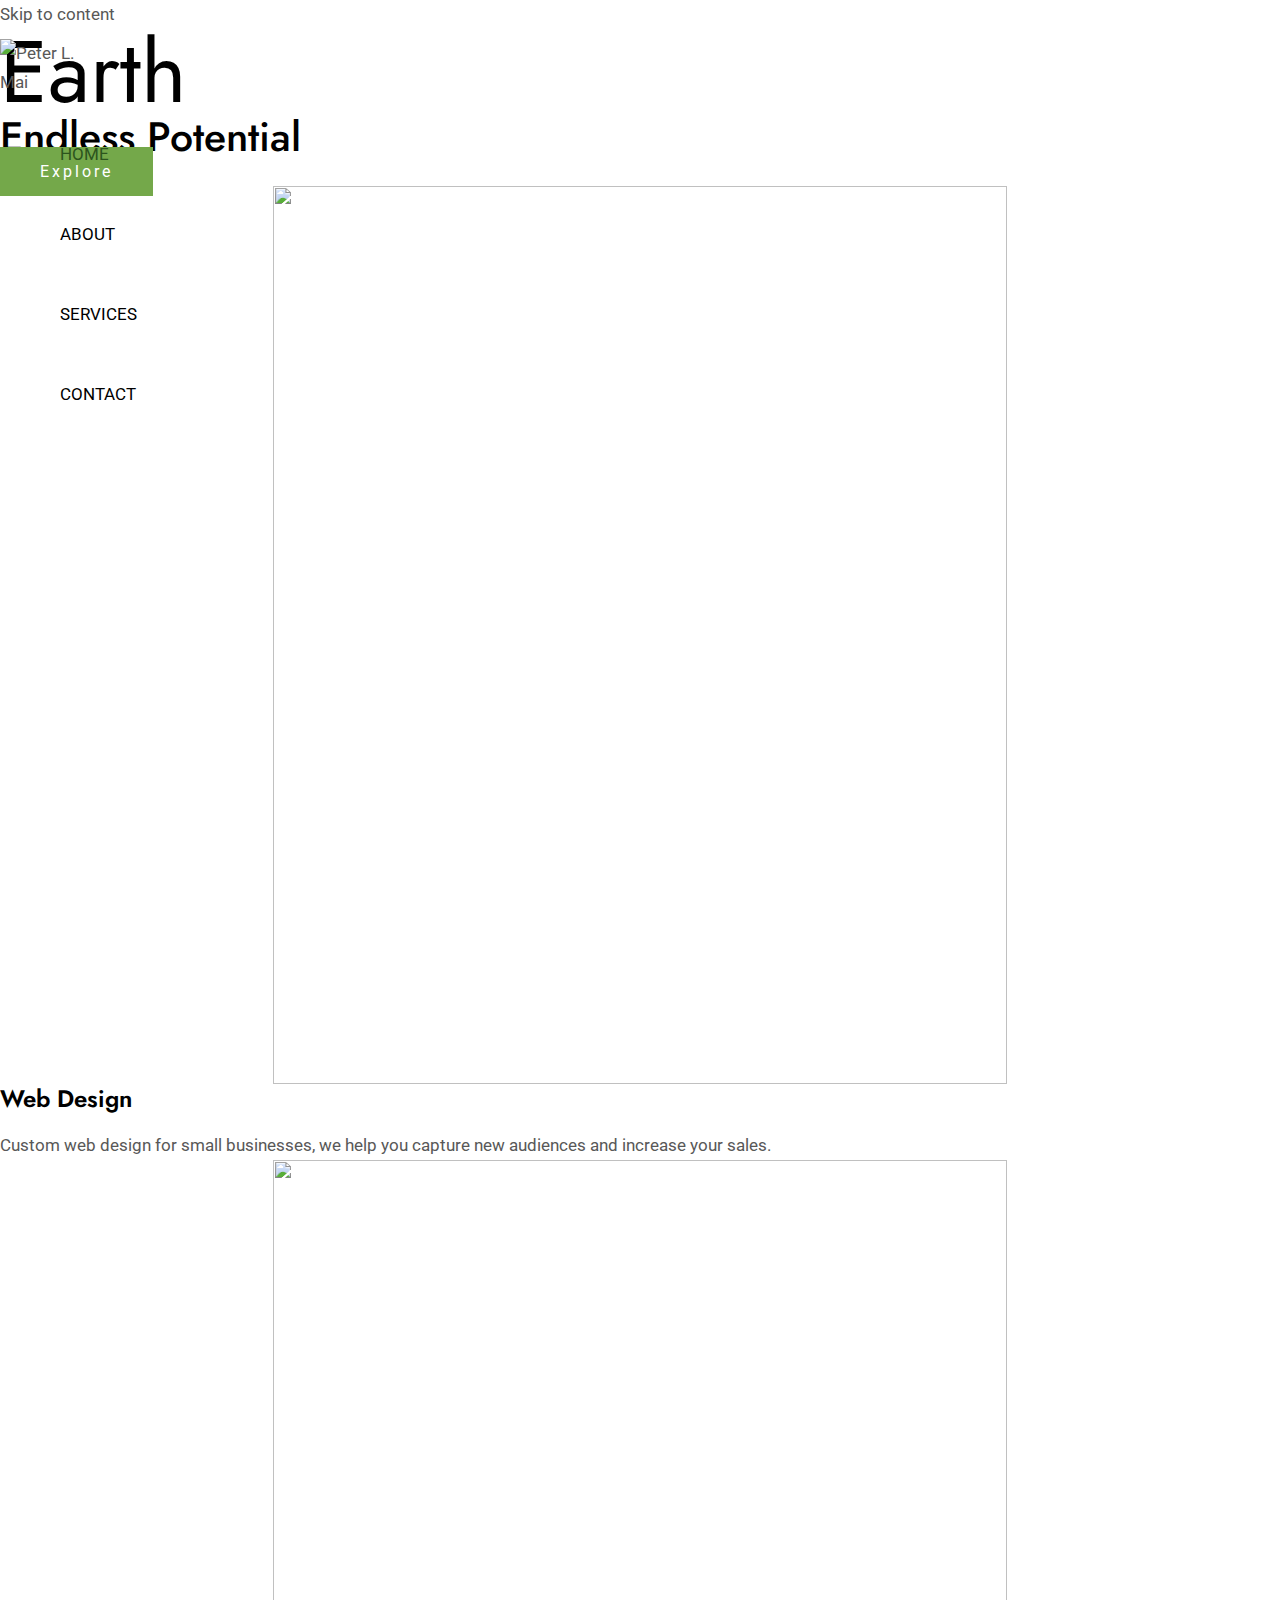
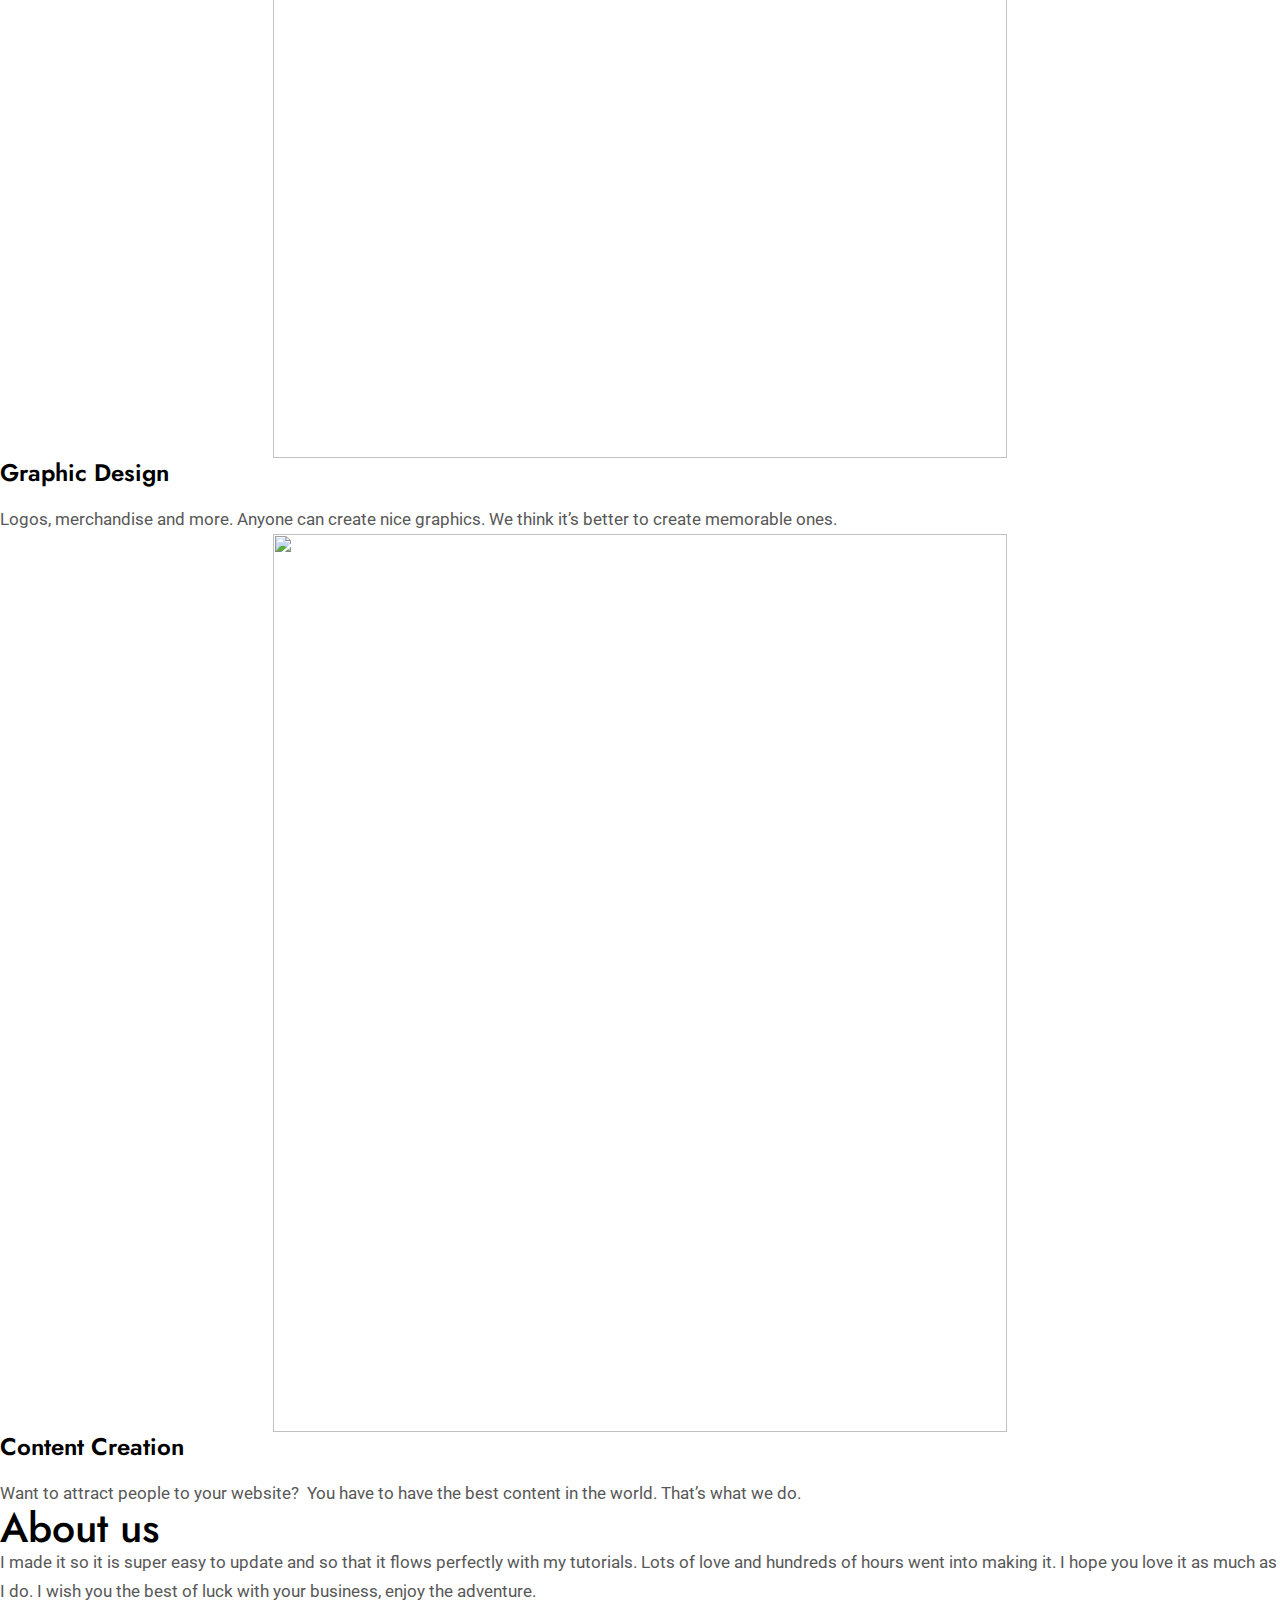
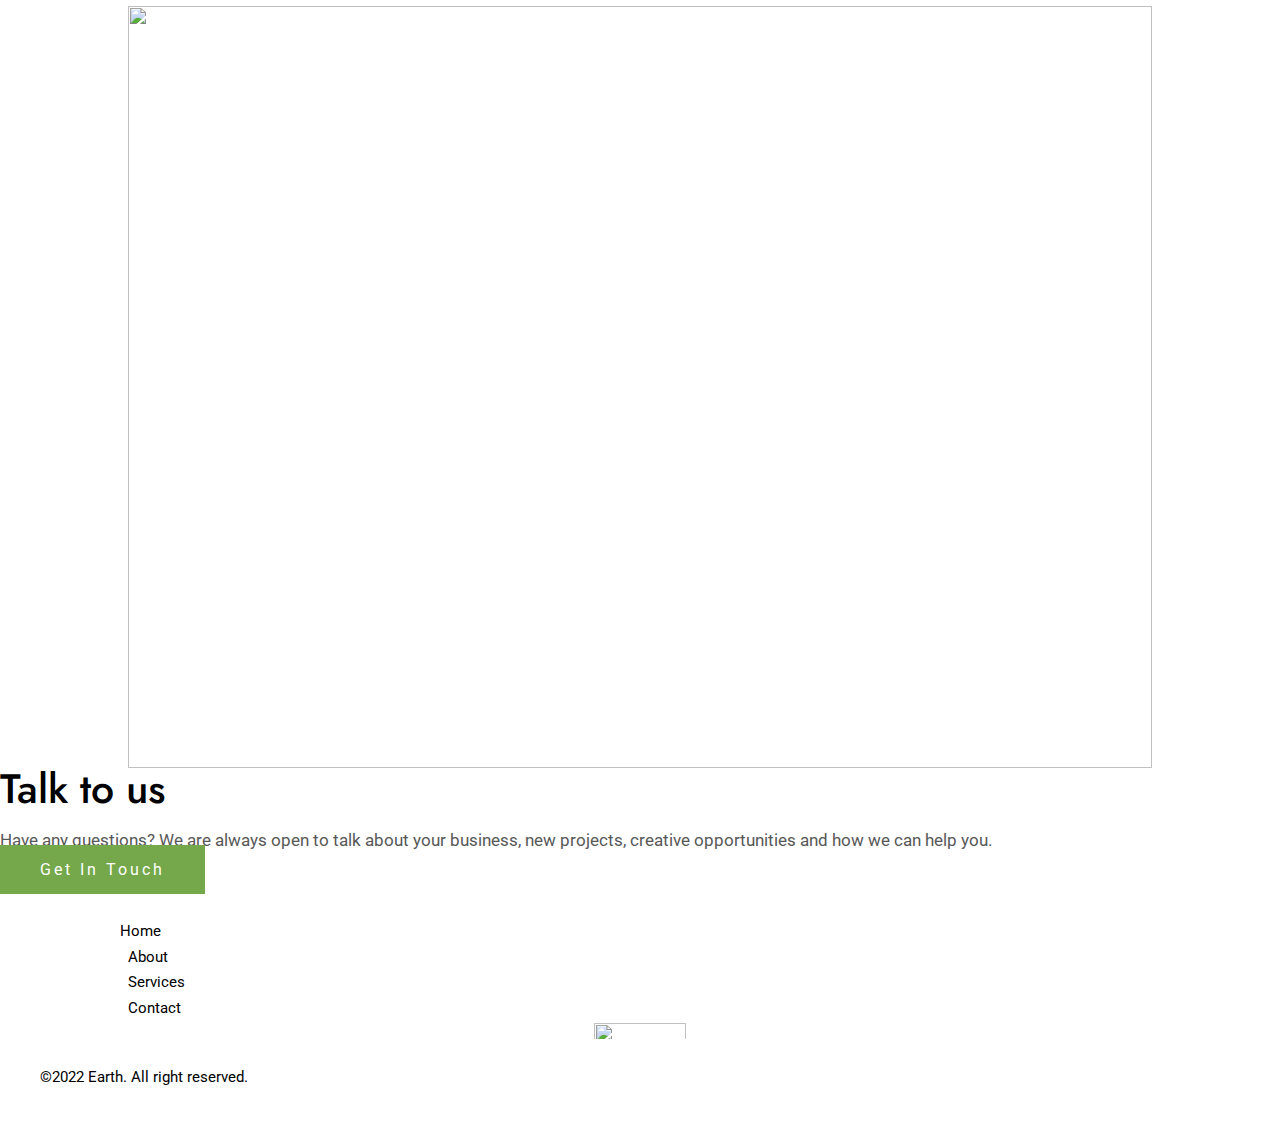
==== commit 4d1d4fe6: "Custom domain" ====
--- a/index.html
+++ b/index.html
@@ -8,21 +8,21 @@
 <title>Peter L. Mai</title>
 <meta name="robots" content="max-image-preview:large">
 <link rel="dns-prefetch" href="//fonts.googleapis.com">
-<link rel="alternate" type="application/rss+xml" title="Peter L. Mai &raquo; Feed" href="http://petermai6655.github.io/PeterLMai/feed/">
-<link rel="alternate" type="application/rss+xml" title="Peter L. Mai &raquo; Comments Feed" href="http://petermai6655.github.io/PeterLMai/comments/feed/">
-<link rel="stylesheet" id="astra-theme-css-css" href="http://petermai6655.github.io/PeterLMai/wp-content/themes/astra/assets/css/minified/main.min.css?ver=3.9.4" media="all">
+<link rel="alternate" type="application/rss+xml" title="Peter L. Mai &raquo; Feed" href="https://peterlmai.com/feed/">
+<link rel="alternate" type="application/rss+xml" title="Peter L. Mai &raquo; Comments Feed" href="https://peterlmai.com/comments/feed/">
+<link rel="stylesheet" id="astra-theme-css-css" href="https://peterlmai.com/wp-content/themes/astra/assets/css/minified/main.min.css?ver=3.9.4" media="all">
 <style id="astra-theme-css-inline-css">.ast-no-sidebar .entry-content .alignfull {margin-left: calc( -50vw + 50%);margin-right: calc( -50vw + 50%);max-width: 100vw;width: 100vw;}.ast-no-sidebar .entry-content .alignwide {margin-left: calc(-41vw + 50%);margin-right: calc(-41vw + 50%);max-width: unset;width: unset;}.ast-no-sidebar .entry-content .alignfull .alignfull,.ast-no-sidebar .entry-content .alignfull .alignwide,.ast-no-sidebar .entry-content .alignwide .alignfull,.ast-no-sidebar .entry-content .alignwide .alignwide,.ast-no-sidebar .entry-content .wp-block-column .alignfull,.ast-no-sidebar .entry-content .wp-block-column .alignwide{width: 100%;margin-left: auto;margin-right: auto;}.wp-block-gallery,.blocks-gallery-grid {margin: 0;}.wp-block-separator {max-width: 100px;}.wp-block-separator.is-style-wide,.wp-block-separator.is-style-dots {max-width: none;}.entry-content .has-2-columns .wp-block-column:first-child {padding-right: 10px;}.entry-content .has-2-columns .wp-block-column:last-child {padding-left: 10px;}@media (max-width: 782px) {.entry-content .wp-block-columns .wp-block-column {flex-basis: 100%;}.entry-content .has-2-columns .wp-block-column:first-child {padding-right: 0;}.entry-content .has-2-columns .wp-block-column:last-child {padding-left: 0;}}body .entry-content .wp-block-latest-posts {margin-left: 0;}body .entry-content .wp-block-latest-posts li {list-style: none;}.ast-no-sidebar .ast-container .entry-content .wp-block-latest-posts {margin-left: 0;}.ast-header-break-point .entry-content .alignwide {margin-left: auto;margin-right: auto;}.entry-content .blocks-gallery-item img {margin-bottom: auto;}.wp-block-pullquote {border-top: 4px solid #555d66;border-bottom: 4px solid #555d66;color: #40464d;}:root{--ast-container-default-xlg-padding:6.67em;--ast-container-default-lg-padding:5.67em;--ast-container-default-slg-padding:4.34em;--ast-container-default-md-padding:3.34em;--ast-container-default-sm-padding:6.67em;--ast-container-default-xs-padding:2.4em;--ast-container-default-xxs-padding:1.4em;}html{font-size:106.25%;}a,.page-title{color:var(--ast-global-color-3);}a:hover,a:focus{color:var(--ast-global-color-0);}body,button,input,select,textarea,.ast-button,.ast-custom-button{font-family:'Roboto',sans-serif;font-weight:400;font-size:17px;font-size:1rem;line-height:1.7;}blockquote{color:var(--ast-global-color-3);}p,.entry-content p{margin-bottom:0em;}h1,.entry-content h1,h2,.entry-content h2,h3,.entry-content h3,h4,.entry-content h4,h5,.entry-content h5,h6,.entry-content h6,.site-title,.site-title a{font-family:'Jost',sans-serif;font-weight:500;text-transform:none;}.ast-site-identity .site-title a{color:var(--ast-global-color-5);}.site-title{font-size:35px;font-size:2.0588235294118rem;display:none;}header .custom-logo-link img{max-width:96px;}.astra-logo-svg{width:96px;}.astra-logo-svg:not(.sticky-custom-logo .astra-logo-svg,.transparent-custom-logo .astra-logo-svg,.advanced-header-logo .astra-logo-svg){height:60px;}.ast-archive-description .ast-archive-title{font-size:40px;font-size:2.3529411764706rem;}.site-header .site-description{font-size:15px;font-size:0.88235294117647rem;display:none;}.entry-title{font-size:30px;font-size:1.7647058823529rem;}h1,.entry-content h1{font-size:87px;font-size:5.1176470588235rem;font-weight:normal;font-family:'Jost',sans-serif;text-transform:none;}h2,.entry-content h2{font-size:41px;font-size:2.4117647058824rem;font-weight:500;font-family:'Jost',sans-serif;text-transform:none;}h3,.entry-content h3{font-size:28px;font-size:1.6470588235294rem;font-weight:600;font-family:'Jost',sans-serif;text-transform:none;}h4,.entry-content h4{font-size:24px;font-size:1.4117647058824rem;line-height:1.25;font-weight:600;font-family:'Jost',sans-serif;text-transform:none;}h5,.entry-content h5{font-size:18px;font-size:1.0588235294118rem;font-weight:500;font-family:'Jost',sans-serif;text-transform:none;}h6,.entry-content h6{font-size:15px;font-size:0.88235294117647rem;font-weight:500;font-family:'Jost',sans-serif;text-transform:none;}.ast-single-post .entry-title,.page-title{font-size:30px;font-size:1.7647058823529rem;}::selection{background-color:var(--ast-global-color-0);color:#000000;}body,h1,.entry-title a,.entry-content h1,h2,.entry-content h2,h3,.entry-content h3,h4,.entry-content h4,h5,.entry-content h5,h6,.entry-content h6{color:var(--ast-global-color-3);}.tagcloud a:hover,.tagcloud a:focus,.tagcloud a.current-item{color:#ffffff;border-color:var(--ast-global-color-3);background-color:var(--ast-global-color-3);}input:focus,input[type="text"]:focus,input[type="email"]:focus,input[type="url"]:focus,input[type="password"]:focus,input[type="reset"]:focus,input[type="search"]:focus,textarea:focus{border-color:var(--ast-global-color-3);}input[type="radio"]:checked,input[type=reset],input[type="checkbox"]:checked,input[type="checkbox"]:hover:checked,input[type="checkbox"]:focus:checked,input[type=range]::-webkit-slider-thumb{border-color:var(--ast-global-color-3);background-color:var(--ast-global-color-3);box-shadow:none;}.site-footer a:hover + .post-count,.site-footer a:focus + .post-count{background:var(--ast-global-color-3);border-color:var(--ast-global-color-3);}.single .nav-links .nav-previous,.single .nav-links .nav-next{color:var(--ast-global-color-3);}.entry-meta,.entry-meta *{line-height:1.45;color:var(--ast-global-color-3);}.entry-meta a:hover,.entry-meta a:hover *,.entry-meta a:focus,.entry-meta a:focus *,.page-links > .page-link,.page-links .page-link:hover,.post-navigation a:hover{color:var(--ast-global-color-0);}#cat option,.secondary .calendar_wrap thead a,.secondary .calendar_wrap thead a:visited{color:var(--ast-global-color-3);}.secondary .calendar_wrap #today,.ast-progress-val span{background:var(--ast-global-color-3);}.secondary a:hover + .post-count,.secondary a:focus + .post-count{background:var(--ast-global-color-3);border-color:var(--ast-global-color-3);}.calendar_wrap #today > a{color:#ffffff;}.page-links .page-link,.single .post-navigation a{color:var(--ast-global-color-3);}.ast-archive-title{color:var(--ast-global-color-2);}.widget-title{font-size:24px;font-size:1.4117647058824rem;color:var(--ast-global-color-2);}.site-logo-img img{ transition:all 0.2s linear;}.ast-page-builder-template .hentry {margin: 0;}.ast-page-builder-template .site-content > .ast-container {max-width: 100%;padding: 0;}.ast-page-builder-template .site-content #primary {padding: 0;margin: 0;}.ast-page-builder-template .no-results {text-align: center;margin: 4em auto;}.ast-page-builder-template .ast-pagination {padding: 2em;}.ast-page-builder-template .entry-header.ast-no-title.ast-no-thumbnail {margin-top: 0;}.ast-page-builder-template .entry-header.ast-header-without-markup {margin-top: 0;margin-bottom: 0;}.ast-page-builder-template .entry-header.ast-no-title.ast-no-meta {margin-bottom: 0;}.ast-page-builder-template.single .post-navigation {padding-bottom: 2em;}.ast-page-builder-template.single-post .site-content > .ast-container {max-width: 100%;}.ast-page-builder-template .entry-header {margin-top: 4em;margin-left: auto;margin-right: auto;padding-left: 20px;padding-right: 20px;}.single.ast-page-builder-template .entry-header {padding-left: 20px;padding-right: 20px;}.ast-page-builder-template .ast-archive-description {margin: 4em auto 0;padding-left: 20px;padding-right: 20px;}@media (max-width:921px){#ast-desktop-header{display:none;}}@media (min-width:921px){#ast-mobile-header{display:none;}}.wp-block-buttons.aligncenter{justify-content:center;}@media (max-width:921px){.ast-theme-transparent-header #primary,.ast-theme-transparent-header #secondary{padding:0;}}@media (max-width:921px){.ast-plain-container.ast-no-sidebar #primary{padding:0;}}.ast-plain-container.ast-no-sidebar #primary{margin-top:0;margin-bottom:0;}@media (min-width:1200px){.wp-block-group .has-background{padding:20px;}}@media (min-width:1200px){.wp-block-cover-image.alignwide .wp-block-cover__inner-container,.wp-block-cover.alignwide .wp-block-cover__inner-container,.wp-block-cover-image.alignfull .wp-block-cover__inner-container,.wp-block-cover.alignfull .wp-block-cover__inner-container{width:100%;}}.wp-block-columns{margin-bottom:unset;}.wp-block-image.size-full{margin:2rem 0;}.wp-block-separator.has-background{padding:0;}.wp-block-gallery{margin-bottom:1.6em;}.wp-block-group{padding-top:4em;padding-bottom:4em;}.wp-block-group__inner-container .wp-block-columns:last-child,.wp-block-group__inner-container :last-child,.wp-block-table table{margin-bottom:0;}.blocks-gallery-grid{width:100%;}.wp-block-navigation-link__content{padding:5px 0;}.wp-block-group .wp-block-group .has-text-align-center,.wp-block-group .wp-block-column .has-text-align-center{max-width:100%;}.has-text-align-center{margin:0 auto;}@media (max-width:1200px){.wp-block-group{padding:3em;}.wp-block-group .wp-block-group{padding:1.5em;}.wp-block-columns,.wp-block-column{margin:1rem 0;}}@media (min-width:921px){.wp-block-columns .wp-block-group{padding:2em;}}@media (max-width:544px){.wp-block-cover-image .wp-block-cover__inner-container,.wp-block-cover .wp-block-cover__inner-container{width:unset;}.wp-block-cover,.wp-block-cover-image{padding:2em 0;}.wp-block-group,.wp-block-cover{padding:2em;}.wp-block-media-text__media img,.wp-block-media-text__media video{width:unset;max-width:100%;}.wp-block-media-text.has-background .wp-block-media-text__content{padding:1em;}}.wp-block-image.aligncenter{margin-left:auto;margin-right:auto;}.wp-block-table.aligncenter{margin-left:auto;margin-right:auto;}@media (min-width:544px){.entry-content .wp-block-media-text.has-media-on-the-right .wp-block-media-text__content{padding:0 8% 0 0;}.entry-content .wp-block-media-text .wp-block-media-text__content{padding:0 0 0 8%;}.ast-plain-container .site-content .entry-content .has-custom-content-position.is-position-bottom-left > *,.ast-plain-container .site-content .entry-content .has-custom-content-position.is-position-bottom-right > *,.ast-plain-container .site-content .entry-content .has-custom-content-position.is-position-top-left > *,.ast-plain-container .site-content .entry-content .has-custom-content-position.is-position-top-right > *,.ast-plain-container .site-content .entry-content .has-custom-content-position.is-position-center-right > *,.ast-plain-container .site-content .entry-content .has-custom-content-position.is-position-center-left > *{margin:0;}}@media (max-width:544px){.entry-content .wp-block-media-text .wp-block-media-text__content{padding:8% 0;}.wp-block-media-text .wp-block-media-text__media img{width:auto;max-width:100%;}}.wp-block-button.is-style-outline .wp-block-button__link{border-color:var(--ast-global-color-0);}.wp-block-button.is-style-outline > .wp-block-button__link:not(.has-text-color),.wp-block-button.wp-block-button__link.is-style-outline:not(.has-text-color){color:var(--ast-global-color-0);}.wp-block-button.is-style-outline .wp-block-button__link:hover,.wp-block-button.is-style-outline .wp-block-button__link:focus{color:var(--ast-global-color-5) !important;background-color:var(--ast-global-color-1);border-color:var(--ast-global-color-1);}.post-page-numbers.current .page-link,.ast-pagination .page-numbers.current{color:#000000;border-color:var(--ast-global-color-0);background-color:var(--ast-global-color-0);border-radius:2px;}@media (min-width:544px){.entry-content > .alignleft{margin-right:20px;}.entry-content > .alignright{margin-left:20px;}}h1.widget-title{font-weight:normal;}h2.widget-title{font-weight:500;}h3.widget-title{font-weight:600;}@media (max-width:921px){.ast-separate-container #primary,.ast-separate-container #secondary{padding:1.5em 0;}#primary,#secondary{padding:1.5em 0;margin:0;}.ast-left-sidebar #content > .ast-container{display:flex;flex-direction:column-reverse;width:100%;}.ast-separate-container .ast-article-post,.ast-separate-container .ast-article-single{padding:1.5em 2.14em;}.ast-author-box img.avatar{margin:20px 0 0 0;}}@media (min-width:922px){.ast-separate-container.ast-right-sidebar #primary,.ast-separate-container.ast-left-sidebar #primary{border:0;}.search-no-results.ast-separate-container #primary{margin-bottom:4em;}}.elementor-button-wrapper .elementor-button{border-style:solid;text-decoration:none;border-top-width:0;border-right-width:0;border-left-width:0;border-bottom-width:0;}body .elementor-button.elementor-size-sm,body .elementor-button.elementor-size-xs,body .elementor-button.elementor-size-md,body .elementor-button.elementor-size-lg,body .elementor-button.elementor-size-xl,body .elementor-button{border-radius:0px;padding-top:15px;padding-right:40px;padding-bottom:15px;padding-left:40px;}@media (max-width:921px){.elementor-button-wrapper .elementor-button.elementor-size-sm,.elementor-button-wrapper .elementor-button.elementor-size-xs,.elementor-button-wrapper .elementor-button.elementor-size-md,.elementor-button-wrapper .elementor-button.elementor-size-lg,.elementor-button-wrapper .elementor-button.elementor-size-xl,.elementor-button-wrapper .elementor-button{padding-top:16px;padding-right:32px;padding-bottom:16px;padding-left:32px;}}@media (max-width:544px){.elementor-button-wrapper .elementor-button.elementor-size-sm,.elementor-button-wrapper .elementor-button.elementor-size-xs,.elementor-button-wrapper .elementor-button.elementor-size-md,.elementor-button-wrapper .elementor-button.elementor-size-lg,.elementor-button-wrapper .elementor-button.elementor-size-xl,.elementor-button-wrapper .elementor-button{padding-top:15px;padding-right:28px;padding-bottom:15px;padding-left:28px;}}.elementor-button-wrapper .elementor-button{border-color:var(--ast-global-color-0);background-color:var(--ast-global-color-0);}.elementor-button-wrapper .elementor-button:hover,.elementor-button-wrapper .elementor-button:focus{color:var(--ast-global-color-5);background-color:var(--ast-global-color-1);border-color:var(--ast-global-color-1);}.wp-block-button .wp-block-button__link ,.elementor-button-wrapper .elementor-button,.elementor-button-wrapper .elementor-button:visited{color:var(--ast-global-color-5);}.elementor-button-wrapper .elementor-button{font-family:inherit;font-weight:400;line-height:1;text-transform:none;letter-spacing:3px;}body .elementor-button.elementor-size-sm,body .elementor-button.elementor-size-xs,body .elementor-button.elementor-size-md,body .elementor-button.elementor-size-lg,body .elementor-button.elementor-size-xl,body .elementor-button{font-size:16px;font-size:0.94117647058824rem;}.wp-block-button .wp-block-button__link:hover,.wp-block-button .wp-block-button__link:focus{color:var(--ast-global-color-5);background-color:var(--ast-global-color-1);border-color:var(--ast-global-color-1);}.elementor-widget-heading h4.elementor-heading-title{line-height:1.25;}.wp-block-button .wp-block-button__link{border-color:var(--ast-global-color-0);background-color:var(--ast-global-color-0);color:var(--ast-global-color-5);font-family:inherit;font-weight:400;line-height:1;text-transform:none;letter-spacing:3px;font-size:16px;font-size:0.94117647058824rem;border-radius:0px;padding-top:15px;padding-right:40px;padding-bottom:15px;padding-left:40px;}@media (max-width:921px){.wp-block-button .wp-block-button__link{font-size:16px;font-size:0.94117647058824rem;padding-top:16px;padding-right:32px;padding-bottom:16px;padding-left:32px;}}@media (max-width:544px){.wp-block-button .wp-block-button__link{font-size:15px;font-size:0.88235294117647rem;padding-top:15px;padding-right:28px;padding-bottom:15px;padding-left:28px;}}.menu-toggle,button,.ast-button,.ast-custom-button,.button,input#submit,input[type="button"],input[type="submit"],input[type="reset"],form[CLASS*="wp-block-search__"].wp-block-search .wp-block-search__inside-wrapper .wp-block-search__button,body .wp-block-file .wp-block-file__button{border-style:solid;border-top-width:0;border-right-width:0;border-left-width:0;border-bottom-width:0;color:var(--ast-global-color-5);border-color:var(--ast-global-color-0);background-color:var(--ast-global-color-0);border-radius:0px;padding-top:15px;padding-right:40px;padding-bottom:15px;padding-left:40px;font-family:inherit;font-weight:400;font-size:16px;font-size:0.94117647058824rem;line-height:1;text-transform:none;letter-spacing:3px;}button:focus,.menu-toggle:hover,button:hover,.ast-button:hover,.ast-custom-button:hover .button:hover,.ast-custom-button:hover ,input[type=reset]:hover,input[type=reset]:focus,input#submit:hover,input#submit:focus,input[type="button"]:hover,input[type="button"]:focus,input[type="submit"]:hover,input[type="submit"]:focus,form[CLASS*="wp-block-search__"].wp-block-search .wp-block-search__inside-wrapper .wp-block-search__button:hover,form[CLASS*="wp-block-search__"].wp-block-search .wp-block-search__inside-wrapper .wp-block-search__button:focus,body .wp-block-file .wp-block-file__button:hover,body .wp-block-file .wp-block-file__button:focus{color:var(--ast-global-color-5);background-color:var(--ast-global-color-1);border-color:var(--ast-global-color-1);}@media (min-width:544px){.ast-container{max-width:100%;}}@media (max-width:544px){.ast-separate-container .ast-article-post,.ast-separate-container .ast-article-single,.ast-separate-container .comments-title,.ast-separate-container .ast-archive-description{padding:1.5em 1em;}.ast-separate-container #content .ast-container{padding-left:0.54em;padding-right:0.54em;}.ast-separate-container .ast-comment-list li.depth-1{padding:1.5em 1em;margin-bottom:1.5em;}.ast-separate-container .ast-comment-list .bypostauthor{padding:.5em;}.ast-search-menu-icon.ast-dropdown-active .search-field{width:170px;}.menu-toggle,button,.ast-button,.button,input#submit,input[type="button"],input[type="submit"],input[type="reset"]{padding-top:15px;padding-right:28px;padding-bottom:15px;padding-left:28px;font-size:15px;font-size:0.88235294117647rem;}}@media (max-width:921px){.menu-toggle,button,.ast-button,.button,input#submit,input[type="button"],input[type="submit"],input[type="reset"]{padding-top:16px;padding-right:32px;padding-bottom:16px;padding-left:32px;font-size:16px;font-size:0.94117647058824rem;}.ast-mobile-header-stack .main-header-bar .ast-search-menu-icon{display:inline-block;}.ast-header-break-point.ast-header-custom-item-outside .ast-mobile-header-stack .main-header-bar .ast-search-icon{margin:0;}.ast-comment-avatar-wrap img{max-width:2.5em;}.ast-separate-container .ast-comment-list li.depth-1{padding:1.5em 2.14em;}.ast-separate-container .comment-respond{padding:2em 2.14em;}.ast-comment-meta{padding:0 1.8888em 1.3333em;}}body,.ast-separate-container{background-color:var(--ast-global-color-5);;background-image:none;;}.entry-content > .wp-block-group,.entry-content > .wp-block-media-text,.entry-content > .wp-block-cover,.entry-content > .wp-block-columns{max-width:58em;width:calc(100% - 4em);margin-left:auto;margin-right:auto;}.entry-content [class*="__inner-container"] > .alignfull{max-width:100%;margin-left:0;margin-right:0;}.entry-content [class*="__inner-container"] > *:not(.alignwide):not(.alignfull):not(.alignleft):not(.alignright){margin-left:auto;margin-right:auto;}.entry-content [class*="__inner-container"] > *:not(.alignwide):not(p):not(.alignfull):not(.alignleft):not(.alignright):not(.is-style-wide):not(iframe){max-width:50rem;width:100%;}@media (min-width:921px){.entry-content > .wp-block-group.alignwide.has-background,.entry-content > .wp-block-group.alignfull.has-background,.entry-content > .wp-block-cover.alignwide,.entry-content > .wp-block-cover.alignfull,.entry-content > .wp-block-columns.has-background.alignwide,.entry-content > .wp-block-columns.has-background.alignfull{margin-top:0;margin-bottom:0;padding:6em 4em;}.entry-content > .wp-block-columns.has-background{margin-bottom:0;}}@media (min-width:1200px){.entry-content .alignfull p{max-width:1200px;}.entry-content .alignfull{max-width:100%;width:100%;}.ast-page-builder-template .entry-content .alignwide,.entry-content [class*="__inner-container"] > .alignwide{max-width:1200px;margin-left:0;margin-right:0;}.entry-content .alignfull [class*="__inner-container"] > .alignwide{max-width:80rem;}}@media (min-width:545px){.site-main .entry-content > .alignwide{margin:0 auto;}.wp-block-group.has-background,.entry-content > .wp-block-cover,.entry-content > .wp-block-columns.has-background{padding:4em;margin-top:0;margin-bottom:0;}.entry-content .wp-block-media-text.alignfull .wp-block-media-text__content,.entry-content .wp-block-media-text.has-background .wp-block-media-text__content{padding:0 8%;}}@media (max-width:921px){.widget-title{font-size:22px;font-size:1.375rem;}body,button,input,select,textarea,.ast-button,.ast-custom-button{font-size:16px;font-size:0.94117647058824rem;}#secondary,#secondary button,#secondary input,#secondary select,#secondary textarea{font-size:16px;font-size:0.94117647058824rem;}.site-title{display:none;}.ast-archive-description .ast-archive-title{font-size:40px;}.site-header .site-description{display:none;}.entry-title{font-size:30px;}h1,.entry-content h1{font-size:30px;}h2,.entry-content h2{font-size:25px;}h3,.entry-content h3{font-size:28px;}h4,.entry-content h4{font-size:24px;font-size:1.4117647058824rem;}.ast-single-post .entry-title,.page-title{font-size:30px;}.astra-logo-svg{width:96px;}header .custom-logo-link img,.ast-header-break-point .site-logo-img .custom-mobile-logo-link img{max-width:96px;}}@media (max-width:544px){.site-title{display:none;}.ast-archive-description .ast-archive-title{font-size:40px;}.site-header .site-description{display:none;}.entry-title{font-size:30px;}h1,.entry-content h1{font-size:30px;}h2,.entry-content h2{font-size:25px;}h3,.entry-content h3{font-size:28px;}h4,.entry-content h4{font-size:24px;font-size:1.4117647058824rem;}.ast-single-post .entry-title,.page-title{font-size:30px;}header .custom-logo-link img,.ast-header-break-point .site-branding img,.ast-header-break-point .custom-logo-link img{max-width:96px;}.astra-logo-svg{width:96px;}.ast-header-break-point .site-logo-img .custom-mobile-logo-link img{max-width:96px;}}@media (max-width:544px){html{font-size:96.9%;}}@media (min-width:922px){.ast-container{max-width:1240px;}}@media (min-width:922px){.site-content .ast-container{display:flex;}}@media (max-width:921px){.site-content .ast-container{flex-direction:column;}}@media (min-width:922px){.main-header-menu .sub-menu .menu-item.ast-left-align-sub-menu:hover > .sub-menu,.main-header-menu .sub-menu .menu-item.ast-left-align-sub-menu.focus > .sub-menu{margin-left:-0px;}}.ast-theme-transparent-header .ast-header-search .astra-search-icon,.ast-theme-transparent-header .ast-header-search .search-field::placeholder,.ast-theme-transparent-header .ast-header-search .ast-icon{color:#ffffff;}.ast-theme-transparent-header [data-section="section-header-mobile-trigger"] .ast-button-wrap .mobile-menu-toggle-icon .ast-mobile-svg{fill:#ffffff;}.ast-theme-transparent-header [data-section="section-header-mobile-trigger"] .ast-button-wrap .mobile-menu-wrap .mobile-menu{color:#ffffff;}.ast-theme-transparent-header [data-section="section-header-mobile-trigger"] .ast-button-wrap .ast-mobile-menu-trigger-fill{background:var(--ast-global-color-0);}.ast-theme-transparent-header [data-section="section-header-mobile-trigger"] .ast-button-wrap .ast-mobile-menu-trigger-fill,.ast-theme-transparent-header [data-section="section-header-mobile-trigger"] .ast-button-wrap .ast-mobile-menu-trigger-minimal{color:#ffffff;border:none;}.footer-widget-area[data-section^="section-fb-html-"] .ast-builder-html-element{text-align:center;}.wp-block-search {margin-bottom: 20px;}.wp-block-site-tagline {margin-top: 20px;}form.wp-block-search .wp-block-search__input,.wp-block-search.wp-block-search__button-inside .wp-block-search__inside-wrapper {border-color: #eaeaea;background: #fafafa;}.wp-block-search.wp-block-search__button-inside .wp-block-search__inside-wrapper .wp-block-search__input:focus,.wp-block-loginout input:focus {outline: thin dotted;}.wp-block-loginout input:focus {border-color: transparent;} form.wp-block-search .wp-block-search__inside-wrapper .wp-block-search__input {padding: 12px;}form.wp-block-search .wp-block-search__button svg {fill: currentColor;width: 20px;height: 20px;}.wp-block-loginout p label {display: block;}.wp-block-loginout p:not(.login-remember):not(.login-submit) input {width: 100%;}.wp-block-loginout .login-remember input {width: 1.1rem;height: 1.1rem;margin: 0 5px 4px 0;vertical-align: middle;}blockquote,cite {font-style: initial;}.wp-block-file {display: flex;align-items: center;flex-wrap: wrap;justify-content: space-between;}.wp-block-pullquote {border: none;}.wp-block-pullquote blockquote::before {content: "\201D";font-family: "Helvetica",sans-serif;display: flex;transform: rotate( 180deg );font-size: 6rem;font-style: normal;line-height: 1;font-weight: bold;align-items: center;justify-content: center;}.has-text-align-right > blockquote::before {justify-content: flex-start;}.has-text-align-left > blockquote::before {justify-content: flex-end;}figure.wp-block-pullquote.is-style-solid-color blockquote {max-width: 100%;text-align: inherit;}blockquote {padding: 0 1.2em 1.2em;}.wp-block-button__link {border: 2px solid currentColor;}body .wp-block-file .wp-block-file__button {text-decoration: none;}ul.wp-block-categories-list.wp-block-categories,ul.wp-block-archives-list.wp-block-archives {list-style-type: none;}ul,ol {margin-left: 20px;}figure.alignright figcaption {text-align: right;}:root .has-ast-global-color-0-color{color:var(--ast-global-color-0);}:root .has-ast-global-color-0-background-color{background-color:var(--ast-global-color-0);}:root .wp-block-button .has-ast-global-color-0-color{color:var(--ast-global-color-0);}:root .wp-block-button .has-ast-global-color-0-background-color{background-color:var(--ast-global-color-0);}:root .has-ast-global-color-1-color{color:var(--ast-global-color-1);}:root .has-ast-global-color-1-background-color{background-color:var(--ast-global-color-1);}:root .wp-block-button .has-ast-global-color-1-color{color:var(--ast-global-color-1);}:root .wp-block-button .has-ast-global-color-1-background-color{background-color:var(--ast-global-color-1);}:root .has-ast-global-color-2-color{color:var(--ast-global-color-2);}:root .has-ast-global-color-2-background-color{background-color:var(--ast-global-color-2);}:root .wp-block-button .has-ast-global-color-2-color{color:var(--ast-global-color-2);}:root .wp-block-button .has-ast-global-color-2-background-color{background-color:var(--ast-global-color-2);}:root .has-ast-global-color-3-color{color:var(--ast-global-color-3);}:root .has-ast-global-color-3-background-color{background-color:var(--ast-global-color-3);}:root .wp-block-button .has-ast-global-color-3-color{color:var(--ast-global-color-3);}:root .wp-block-button .has-ast-global-color-3-background-color{background-color:var(--ast-global-color-3);}:root .has-ast-global-color-4-color{color:var(--ast-global-color-4);}:root .has-ast-global-color-4-background-color{background-color:var(--ast-global-color-4);}:root .wp-block-button .has-ast-global-color-4-color{color:var(--ast-global-color-4);}:root .wp-block-button .has-ast-global-color-4-background-color{background-color:var(--ast-global-color-4);}:root .has-ast-global-color-5-color{color:var(--ast-global-color-5);}:root .has-ast-global-color-5-background-color{background-color:var(--ast-global-color-5);}:root .wp-block-button .has-ast-global-color-5-color{color:var(--ast-global-color-5);}:root .wp-block-button .has-ast-global-color-5-background-color{background-color:var(--ast-global-color-5);}:root .has-ast-global-color-6-color{color:var(--ast-global-color-6);}:root .has-ast-global-color-6-background-color{background-color:var(--ast-global-color-6);}:root .wp-block-button .has-ast-global-color-6-color{color:var(--ast-global-color-6);}:root .wp-block-button .has-ast-global-color-6-background-color{background-color:var(--ast-global-color-6);}:root .has-ast-global-color-7-color{color:var(--ast-global-color-7);}:root .has-ast-global-color-7-background-color{background-color:var(--ast-global-color-7);}:root .wp-block-button .has-ast-global-color-7-color{color:var(--ast-global-color-7);}:root .wp-block-button .has-ast-global-color-7-background-color{background-color:var(--ast-global-color-7);}:root .has-ast-global-color-8-color{color:var(--ast-global-color-8);}:root .has-ast-global-color-8-background-color{background-color:var(--ast-global-color-8);}:root .wp-block-button .has-ast-global-color-8-color{color:var(--ast-global-color-8);}:root .wp-block-button .has-ast-global-color-8-background-color{background-color:var(--ast-global-color-8);}:root{--ast-global-color-0:#74a84a;--ast-global-color-1:#2c541d;--ast-global-color-2:#000000;--ast-global-color-3:#585858;--ast-global-color-4:#f6f8f5;--ast-global-color-5:#ffffff;--ast-global-color-6:rgba(82,104,64,0.8);--ast-global-color-7:rgba(82,104,64,0.5);--ast-global-color-8:rgba(82,104,64,0.3);}:root {--ast-border-color : #989898;}.ast-theme-transparent-header #masthead .site-logo-img .transparent-custom-logo .astra-logo-svg{width:60px;}.ast-theme-transparent-header #masthead .site-logo-img .transparent-custom-logo img{ max-width:60px;}@media (max-width:921px){.ast-theme-transparent-header #masthead .site-logo-img .transparent-custom-logo .astra-logo-svg{width:60px;}.ast-theme-transparent-header #masthead .site-logo-img .transparent-custom-logo img{ max-width:60px;}}@media (max-width:543px){.ast-theme-transparent-header #masthead .site-logo-img .transparent-custom-logo .astra-logo-svg{width:50px;}.ast-theme-transparent-header #masthead .site-logo-img .transparent-custom-logo img{ max-width:50px;}}@media (min-width:921px){.ast-theme-transparent-header #masthead{position:absolute;left:0;right:0;}.ast-theme-transparent-header .main-header-bar,.ast-theme-transparent-header.ast-header-break-point .main-header-bar{background:none;}body.elementor-editor-active.ast-theme-transparent-header #masthead,.fl-builder-edit .ast-theme-transparent-header #masthead,body.vc_editor.ast-theme-transparent-header #masthead,body.brz-ed.ast-theme-transparent-header #masthead{z-index:0;}.ast-header-break-point.ast-replace-site-logo-transparent.ast-theme-transparent-header .custom-mobile-logo-link{display:none;}.ast-header-break-point.ast-replace-site-logo-transparent.ast-theme-transparent-header .transparent-custom-logo{display:inline-block;}.ast-theme-transparent-header .ast-above-header,.ast-theme-transparent-header .ast-above-header.ast-above-header-bar{background-image:none;background-color:transparent;}.ast-theme-transparent-header .ast-below-header{background-image:none;background-color:transparent;}}.ast-theme-transparent-header .site-title a,.ast-theme-transparent-header .site-title a:focus,.ast-theme-transparent-header .site-title a:hover,.ast-theme-transparent-header .site-title a:visited{color:var(--ast-global-color-5);}.ast-theme-transparent-header .site-header .site-description{color:var(--ast-global-color-5);}.ast-theme-transparent-header .ast-builder-menu .main-header-menu,.ast-theme-transparent-header .ast-builder-menu .main-header-menu .sub-menu,.ast-theme-transparent-header .ast-builder-menu .main-header-menu,.ast-theme-transparent-header.ast-header-break-point .ast-builder-menu .main-header-bar-wrap .main-header-menu,.ast-flyout-menu-enable.ast-header-break-point.ast-theme-transparent-header .main-header-bar-navigation .site-navigation,.ast-fullscreen-menu-enable.ast-header-break-point.ast-theme-transparent-header .main-header-bar-navigation .site-navigation,.ast-flyout-above-menu-enable.ast-header-break-point.ast-theme-transparent-header .ast-above-header-navigation-wrap .ast-above-header-navigation,.ast-flyout-below-menu-enable.ast-header-break-point.ast-theme-transparent-header .ast-below-header-navigation-wrap .ast-below-header-actual-nav,.ast-fullscreen-above-menu-enable.ast-header-break-point.ast-theme-transparent-header .ast-above-header-navigation-wrap,.ast-fullscreen-below-menu-enable.ast-header-break-point.ast-theme-transparent-header .ast-below-header-navigation-wrap,.ast-theme-transparent-header .main-header-menu .menu-link{background-color:rgba(255,255,255,0);}.ast-theme-transparent-header .ast-builder-menu .main-header-menu .menu-item .sub-menu,.ast-header-break-point.ast-flyout-menu-enable.ast-header-break-point .ast-builder-menu .main-header-bar-navigation .main-header-menu .menu-item .sub-menu,.ast-header-break-point.ast-flyout-menu-enable.ast-header-break-point .ast-builder-menu .main-header-bar-navigation [CLASS*="ast-builder-menu-"] .main-header-menu .menu-item .sub-menu,.ast-theme-transparent-header .ast-builder-menu .main-header-menu .menu-item .sub-menu .menu-link,.ast-header-break-point.ast-flyout-menu-enable.ast-header-break-point .ast-builder-menu .main-header-bar-navigation .main-header-menu .menu-item .sub-menu .menu-link,.ast-header-break-point.ast-flyout-menu-enable.ast-header-break-point .ast-builder-menu .main-header-bar-navigation [CLASS*="ast-builder-menu-"] .main-header-menu .menu-item .sub-menu .menu-link,.ast-theme-transparent-header .main-header-menu .menu-item .sub-menu .menu-link,.ast-header-break-point.ast-flyout-menu-enable.ast-header-break-point .main-header-bar-navigation .main-header-menu .menu-item .sub-menu .menu-link,.ast-theme-transparent-header .main-header-menu .menu-item .sub-menu,.ast-header-break-point.ast-flyout-menu-enable.ast-header-break-point .main-header-bar-navigation .main-header-menu .menu-item .sub-menu{background-color:var(--ast-global-color-5);}.ast-theme-transparent-header .ast-builder-menu .main-header-menu,.ast-theme-transparent-header .ast-builder-menu .main-header-menu .menu-link,.ast-theme-transparent-header [CLASS*="ast-builder-menu-"] .main-header-menu .menu-item > .menu-link,.ast-theme-transparent-header .ast-masthead-custom-menu-items,.ast-theme-transparent-header .ast-masthead-custom-menu-items a,.ast-theme-transparent-header .ast-builder-menu .main-header-menu .menu-item > .ast-menu-toggle,.ast-theme-transparent-header .ast-builder-menu .main-header-menu .menu-item > .ast-menu-toggle,.ast-theme-transparent-header .ast-above-header-navigation a,.ast-header-break-point.ast-theme-transparent-header .ast-above-header-navigation a,.ast-header-break-point.ast-theme-transparent-header .ast-above-header-navigation > ul.ast-above-header-menu > .menu-item-has-children:not(.current-menu-item) > .ast-menu-toggle,.ast-theme-transparent-header .ast-below-header-menu,.ast-theme-transparent-header .ast-below-header-menu a,.ast-header-break-point.ast-theme-transparent-header .ast-below-header-menu a,.ast-header-break-point.ast-theme-transparent-header .ast-below-header-menu,.ast-theme-transparent-header .main-header-menu .menu-link{color:#000000;}.ast-theme-transparent-header .ast-builder-menu .main-header-menu .menu-item:hover > .menu-link,.ast-theme-transparent-header .ast-builder-menu .main-header-menu .menu-item:hover > .ast-menu-toggle,.ast-theme-transparent-header .ast-builder-menu .main-header-menu .ast-masthead-custom-menu-items a:hover,.ast-theme-transparent-header .ast-builder-menu .main-header-menu .focus > .menu-link,.ast-theme-transparent-header .ast-builder-menu .main-header-menu .focus > .ast-menu-toggle,.ast-theme-transparent-header .ast-builder-menu .main-header-menu .current-menu-item > .menu-link,.ast-theme-transparent-header .ast-builder-menu .main-header-menu .current-menu-ancestor > .menu-link,.ast-theme-transparent-header .ast-builder-menu .main-header-menu .current-menu-item > .ast-menu-toggle,.ast-theme-transparent-header .ast-builder-menu .main-header-menu .current-menu-ancestor > .ast-menu-toggle,.ast-theme-transparent-header [CLASS*="ast-builder-menu-"] .main-header-menu .current-menu-item > .menu-link,.ast-theme-transparent-header [CLASS*="ast-builder-menu-"] .main-header-menu .current-menu-ancestor > .menu-link,.ast-theme-transparent-header [CLASS*="ast-builder-menu-"] .main-header-menu .current-menu-item > .ast-menu-toggle,.ast-theme-transparent-header [CLASS*="ast-builder-menu-"] .main-header-menu .current-menu-ancestor > .ast-menu-toggle,.ast-theme-transparent-header .main-header-menu .menu-item:hover > .menu-link,.ast-theme-transparent-header .main-header-menu .current-menu-item > .menu-link,.ast-theme-transparent-header .main-header-menu .current-menu-ancestor > .menu-link{color:#2c541d;}@media (max-width:921px){.ast-theme-transparent-header #masthead{position:absolute;left:0;right:0;}.ast-theme-transparent-header .main-header-bar,.ast-theme-transparent-header.ast-header-break-point .main-header-bar{background:none;}body.elementor-editor-active.ast-theme-transparent-header #masthead,.fl-builder-edit .ast-theme-transparent-header #masthead,body.vc_editor.ast-theme-transparent-header #masthead,body.brz-ed.ast-theme-transparent-header #masthead{z-index:0;}.ast-header-break-point.ast-replace-site-logo-transparent.ast-theme-transparent-header .custom-mobile-logo-link{display:none;}.ast-header-break-point.ast-replace-site-logo-transparent.ast-theme-transparent-header .transparent-custom-logo{display:inline-block;}.ast-theme-transparent-header .ast-above-header,.ast-theme-transparent-header .ast-above-header.ast-above-header-bar{background-image:none;background-color:transparent;}.ast-theme-transparent-header .ast-below-header{background-image:none;background-color:transparent;}}@media (max-width:921px){.ast-theme-transparent-header .site-title a,.ast-theme-transparent-header .site-title a:focus,.ast-theme-transparent-header .site-title a:hover,.ast-theme-transparent-header .site-title a:visited,.ast-theme-transparent-header .ast-builder-layout-element .ast-site-identity .site-title a,.ast-theme-transparent-header .ast-builder-layout-element .ast-site-identity .site-title a:hover,.ast-theme-transparent-header .ast-builder-layout-element .ast-site-identity .site-title a:focus,.ast-theme-transparent-header .ast-builder-layout-element .ast-site-identity .site-title a:visited{color:#ffffff;}.ast-theme-transparent-header .site-header .site-description{color:#ffffff;}.ast-theme-transparent-header.ast-header-break-point .ast-builder-menu .main-header-menu,.ast-theme-transparent-header.ast-header-break-point .ast-builder-menu.main-header-menu .sub-menu,.ast-theme-transparent-header.ast-header-break-point .ast-builder-menu.main-header-menu,.ast-theme-transparent-header.ast-header-break-point .ast-builder-menu .main-header-bar-wrap .main-header-menu,.ast-flyout-menu-enable.ast-header-break-point.ast-theme-transparent-header .main-header-bar-navigation .site-navigation,.ast-fullscreen-menu-enable.ast-header-break-point.ast-theme-transparent-header .main-header-bar-navigation .site-navigation,.ast-flyout-above-menu-enable.ast-header-break-point.ast-theme-transparent-header .ast-above-header-navigation-wrap .ast-above-header-navigation,.ast-flyout-below-menu-enable.ast-header-break-point.ast-theme-transparent-header .ast-below-header-navigation-wrap .ast-below-header-actual-nav,.ast-fullscreen-above-menu-enable.ast-header-break-point.ast-theme-transparent-header .ast-above-header-navigation-wrap,.ast-fullscreen-below-menu-enable.ast-header-break-point.ast-theme-transparent-header .ast-below-header-navigation-wrap,.ast-theme-transparent-header .main-header-menu .menu-link{background-color:#ffffff;}.ast-theme-transparent-header .ast-builder-menu .main-header-menu,.ast-theme-transparent-header .ast-builder-menu .main-header-menu .menu-link,.ast-theme-transparent-header [CLASS*="ast-builder-menu-"] .main-header-menu .menu-item > .menu-link,.ast-theme-transparent-header .ast-masthead-custom-menu-items,.ast-theme-transparent-header .ast-masthead-custom-menu-items a,.ast-theme-transparent-header .ast-builder-menu .main-header-menu .menu-item > .ast-menu-toggle,.ast-theme-transparent-header .ast-builder-menu .main-header-menu .menu-item > .ast-menu-toggle,.ast-theme-transparent-header .main-header-menu .menu-link{color:#000000;}.ast-theme-transparent-header .ast-builder-menu .main-header-menu .menu-item:hover > .menu-link,.ast-theme-transparent-header .ast-builder-menu .main-header-menu .menu-item:hover > .ast-menu-toggle,.ast-theme-transparent-header .ast-builder-menu .main-header-menu .ast-masthead-custom-menu-items a:hover,.ast-theme-transparent-header .ast-builder-menu .main-header-menu .focus > .menu-link,.ast-theme-transparent-header .ast-builder-menu .main-header-menu .focus > .ast-menu-toggle,.ast-theme-transparent-header .ast-builder-menu .main-header-menu .current-menu-item > .menu-link,.ast-theme-transparent-header .ast-builder-menu .main-header-menu .current-menu-ancestor > .menu-link,.ast-theme-transparent-header .ast-builder-menu .main-header-menu .current-menu-item > .ast-menu-toggle,.ast-theme-transparent-header .ast-builder-menu .main-header-menu .current-menu-ancestor > .ast-menu-toggle,.ast-theme-transparent-header [CLASS*="ast-builder-menu-"] .main-header-menu .current-menu-item > .menu-link,.ast-theme-transparent-header [CLASS*="ast-builder-menu-"] .main-header-menu .current-menu-ancestor > .menu-link,.ast-theme-transparent-header [CLASS*="ast-builder-menu-"] .main-header-menu .current-menu-item > .ast-menu-toggle,.ast-theme-transparent-header [CLASS*="ast-builder-menu-"] .main-header-menu .current-menu-ancestor > .ast-menu-toggle,.ast-theme-transparent-header .main-header-menu .menu-item:hover > .menu-link,.ast-theme-transparent-header .main-header-menu .current-menu-item > .menu-link,.ast-theme-transparent-header .main-header-menu .current-menu-ancestor > .menu-link{color:var(--ast-global-color-0);}}@media (max-width:544px){.ast-theme-transparent-header .site-title a,.ast-theme-transparent-header .site-title a:focus,.ast-theme-transparent-header .site-title a:hover,.ast-theme-transparent-header .site-title a:visited,.ast-theme-transparent-header .ast-builder-layout-element .ast-site-identity .site-title a,.ast-theme-transparent-header .ast-builder-layout-element .ast-site-identity .site-title a:hover,.ast-theme-transparent-header .ast-builder-layout-element .ast-site-identity .site-title a:focus,.ast-theme-transparent-header .ast-builder-layout-element .ast-site-identity .site-title a:visited{color:#ffffff;}.ast-theme-transparent-header .site-header .site-description{color:#ffffff;}.ast-theme-transparent-header.ast-header-break-point .ast-builder-menu .main-header-menu,.ast-theme-transparent-header.ast-header-break-point .ast-builder-menu.main-header-menu .sub-menu,.ast-theme-transparent-header.ast-header-break-point .ast-builder-menu.main-header-menu,.ast-theme-transparent-header.ast-header-break-point .ast-builder-menu .main-header-bar-wrap .main-header-menu,.ast-flyout-menu-enable.ast-header-break-point.ast-theme-transparent-header .main-header-bar-navigation .site-navigation,.ast-fullscreen-menu-enable.ast-header-break-point.ast-theme-transparent-header .main-header-bar-navigation .site-navigation,.ast-flyout-above-menu-enable.ast-header-break-point.ast-theme-transparent-header .ast-above-header-navigation-wrap .ast-above-header-navigation,.ast-flyout-below-menu-enable.ast-header-break-point.ast-theme-transparent-header .ast-below-header-navigation-wrap .ast-below-header-actual-nav,.ast-fullscreen-above-menu-enable.ast-header-break-point.ast-theme-transparent-header .ast-above-header-navigation-wrap,.ast-fullscreen-below-menu-enable.ast-header-break-point.ast-theme-transparent-header .ast-below-header-navigation-wrap,.ast-theme-transparent-header .main-header-menu .menu-link{background-color:#ffffff;}.ast-theme-transparent-header .ast-builder-menu .main-header-menu,.ast-theme-transparent-header .ast-builder-menu .main-header-menu .menu-item > .menu-link,.ast-theme-transparent-header .ast-builder-menu .main-header-menu .menu-link,.ast-theme-transparent-header .ast-masthead-custom-menu-items,.ast-theme-transparent-header .ast-masthead-custom-menu-items a,.ast-theme-transparent-header .ast-builder-menu .main-header-menu .menu-item > .ast-menu-toggle,.ast-theme-transparent-header .ast-builder-menu .main-header-menu .menu-item > .ast-menu-toggle,.ast-theme-transparent-header .main-header-menu .menu-link{color:#000000;}.ast-theme-transparent-header .ast-builder-menu .main-header-menu .menu-item:hover > .menu-link,.ast-theme-transparent-header .ast-builder-menu .main-header-menu .menu-item:hover > .ast-menu-toggle,.ast-theme-transparent-header .ast-builder-menu .main-header-menu .ast-masthead-custom-menu-items a:hover,.ast-theme-transparent-header .ast-builder-menu .main-header-menu .focus > .menu-link,.ast-theme-transparent-header .ast-builder-menu .main-header-menu .focus > .ast-menu-toggle,.ast-theme-transparent-header .ast-builder-menu .main-header-menu .current-menu-item > .menu-link,.ast-theme-transparent-header .ast-builder-menu .main-header-menu .current-menu-ancestor > .menu-link,.ast-theme-transparent-header .ast-builder-menu .main-header-menu .current-menu-item > .ast-menu-toggle,.ast-theme-transparent-header .ast-builder-menu .main-header-menu .current-menu-ancestor > .ast-menu-toggle,.ast-theme-transparent-header [CLASS*="ast-builder-menu-"] .main-header-menu .current-menu-item > .menu-link,.ast-theme-transparent-header [CLASS*="ast-builder-menu-"] .main-header-menu .current-menu-ancestor > .menu-link,.ast-theme-transparent-header [CLASS*="ast-builder-menu-"] .main-header-menu .current-menu-item > .ast-menu-toggle,.ast-theme-transparent-header [CLASS*="ast-builder-menu-"] .main-header-menu .current-menu-ancestor > .ast-menu-toggle,.ast-theme-transparent-header .main-header-menu .menu-item:hover > .menu-link,.ast-theme-transparent-header .main-header-menu .current-menu-item > .menu-link,.ast-theme-transparent-header .main-header-menu .current-menu-ancestor > .menu-link{color:var(--ast-global-color-0);}}.ast-theme-transparent-header #ast-desktop-header > [CLASS*="-header-wrap"]:nth-last-child(2) > [CLASS*="-header-bar"],.ast-theme-transparent-header.ast-header-break-point #ast-mobile-header > [CLASS*="-header-wrap"]:nth-last-child(2) > [CLASS*="-header-bar"]{border-bottom-width:0px;border-bottom-style:solid;}.ast-breadcrumbs .trail-browse,.ast-breadcrumbs .trail-items,.ast-breadcrumbs .trail-items li{display:inline-block;margin:0;padding:0;border:none;background:inherit;text-indent:0;}.ast-breadcrumbs .trail-browse{font-size:inherit;font-style:inherit;font-weight:inherit;color:inherit;}.ast-breadcrumbs .trail-items{list-style:none;}.trail-items li::after{padding:0 0.3em;content:"\00bb";}.trail-items li:last-of-type::after{display:none;}h1,.entry-content h1,h2,.entry-content h2,h3,.entry-content h3,h4,.entry-content h4,h5,.entry-content h5,h6,.entry-content h6{color:var(--ast-global-color-2);}.entry-title a{color:var(--ast-global-color-2);}@media (max-width:921px){.ast-builder-grid-row-container.ast-builder-grid-row-tablet-3-firstrow .ast-builder-grid-row > *:first-child,.ast-builder-grid-row-container.ast-builder-grid-row-tablet-3-lastrow .ast-builder-grid-row > *:last-child{grid-column:1 / -1;}}@media (max-width:544px){.ast-builder-grid-row-container.ast-builder-grid-row-mobile-3-firstrow .ast-builder-grid-row > *:first-child,.ast-builder-grid-row-container.ast-builder-grid-row-mobile-3-lastrow .ast-builder-grid-row > *:last-child{grid-column:1 / -1;}}@media (max-width:544px){.ast-builder-layout-element .ast-site-identity{margin-top:5px;margin-bottom:0px;margin-left:20px;margin-right:0px;}}.ast-builder-layout-element[data-section="title_tagline"]{display:flex;}@media (max-width:921px){.ast-header-break-point .ast-builder-layout-element[data-section="title_tagline"]{display:flex;}}@media (max-width:544px){.ast-header-break-point .ast-builder-layout-element[data-section="title_tagline"]{display:flex;}}[data-section*="section-hb-button-"] .menu-link{display:none;}.ast-header-button-1[data-section*="section-hb-button-"] .ast-builder-button-wrap .ast-custom-button{font-size:15px;font-size:0.88235294117647rem;}.ast-header-button-1 .ast-custom-button{color:var(--ast-global-color-4);background:var(--ast-global-color-0);border-color:var(--ast-global-color-4);border-top-width:0px;border-bottom-width:0px;border-left-width:0px;border-right-width:0px;border-radius:0px;}.ast-header-button-1 .ast-custom-button:hover{color:var(--ast-global-color-5);background:var(--ast-global-color-1);border-color:var(--ast-global-color-5);}@media (max-width:921px){.ast-header-button-1[data-section*="section-hb-button-"] .ast-builder-button-wrap .ast-custom-button{margin-top:20px;margin-bottom:20px;margin-left:20px;margin-right:20px;}}.ast-header-button-1[data-section="section-hb-button-1"]{display:flex;}@media (max-width:921px){.ast-header-break-point .ast-header-button-1[data-section="section-hb-button-1"]{display:flex;}}@media (max-width:544px){.ast-header-break-point .ast-header-button-1[data-section="section-hb-button-1"]{display:flex;}}.ast-builder-menu-1{font-family:inherit;font-weight:inherit;text-transform:uppercase;}.ast-builder-menu-1 .menu-item > .menu-link{color:#000000;}.ast-builder-menu-1 .menu-item > .ast-menu-toggle{color:#000000;}.ast-builder-menu-1 .menu-item:hover > .menu-link,.ast-builder-menu-1 .inline-on-mobile .menu-item:hover > .ast-menu-toggle{color:#2c541d;}.ast-builder-menu-1 .menu-item:hover > .ast-menu-toggle{color:#2c541d;}.ast-builder-menu-1 .menu-item.current-menu-item > .menu-link,.ast-builder-menu-1 .inline-on-mobile .menu-item.current-menu-item > .ast-menu-toggle,.ast-builder-menu-1 .current-menu-ancestor > .menu-link{color:#2c541d;}.ast-builder-menu-1 .menu-item.current-menu-item > .ast-menu-toggle{color:#2c541d;}.ast-builder-menu-1 .sub-menu,.ast-builder-menu-1 .inline-on-mobile .sub-menu{border-top-width:0px;border-bottom-width:0px;border-right-width:0px;border-left-width:0px;border-color:var(--ast-global-color-0);border-style:solid;border-radius:0px;}.ast-builder-menu-1 .main-header-menu > .menu-item > .sub-menu,.ast-builder-menu-1 .main-header-menu > .menu-item > .astra-full-megamenu-wrapper{margin-top:0px;}.ast-desktop .ast-builder-menu-1 .main-header-menu > .menu-item > .sub-menu:before,.ast-desktop .ast-builder-menu-1 .main-header-menu > .menu-item > .astra-full-megamenu-wrapper:before{height:calc( 0px + 5px );}.ast-desktop .ast-builder-menu-1 .menu-item .sub-menu .menu-link{border-style:none;}@media (max-width:921px){.ast-builder-menu-1 .menu-item:hover > .menu-link,.ast-builder-menu-1 .inline-on-mobile .menu-item:hover > .ast-menu-toggle{color:var(--ast-global-color-1);}.ast-builder-menu-1 .menu-item:hover > .ast-menu-toggle{color:var(--ast-global-color-1);}.ast-builder-menu-1 .menu-item.current-menu-item > .menu-link,.ast-builder-menu-1 .inline-on-mobile .menu-item.current-menu-item > .ast-menu-toggle,.ast-builder-menu-1 .current-menu-ancestor > .menu-link,.ast-builder-menu-1 .current-menu-ancestor > .ast-menu-toggle{color:var(--ast-global-color-1);}.ast-builder-menu-1 .menu-item.current-menu-item > .ast-menu-toggle{color:var(--ast-global-color-1);}.ast-header-break-point .ast-builder-menu-1 .menu-item.menu-item-has-children > .ast-menu-toggle{top:0;}.ast-builder-menu-1 .menu-item-has-children > .menu-link:after{content:unset;}.ast-builder-menu-1 .main-header-menu > .menu-item > .sub-menu,.ast-builder-menu-1 .main-header-menu > .menu-item > .astra-full-megamenu-wrapper{margin-top:0;}}@media (max-width:544px){.ast-header-break-point .ast-builder-menu-1 .menu-item.menu-item-has-children > .ast-menu-toggle{top:0;}.ast-builder-menu-1 .main-header-menu > .menu-item > .sub-menu,.ast-builder-menu-1 .main-header-menu > .menu-item > .astra-full-megamenu-wrapper{margin-top:0;}}.ast-builder-menu-1{display:flex;}@media (max-width:921px){.ast-header-break-point .ast-builder-menu-1{display:flex;}}@media (max-width:544px){.ast-header-break-point .ast-builder-menu-1{display:flex;}}.ast-builder-html-element img.alignnone{display:inline-block;}.ast-builder-html-element p:first-child{margin-top:0;}.ast-builder-html-element p:last-child{margin-bottom:0;}.ast-header-break-point .main-header-bar .ast-builder-html-element{line-height:1.85714285714286;}@media (max-width:921px){.footer-widget-area[data-section="section-fb-html-1"]{margin-top:30px;margin-bottom:29px;margin-left:0px;margin-right:0px;}}@media (max-width:544px){.footer-widget-area[data-section="section-fb-html-1"]{margin-top:15px;margin-bottom:25px;margin-left:0px;margin-right:0px;}}.footer-widget-area[data-section="section-fb-html-1"]{display:block;}@media (max-width:921px){.ast-header-break-point .footer-widget-area[data-section="section-fb-html-1"]{display:block;}}@media (max-width:544px){.ast-header-break-point .footer-widget-area[data-section="section-fb-html-1"]{display:block;}}.footer-widget-area[data-section="section-fb-html-1"] .ast-builder-html-element{text-align:center;}@media (max-width:921px){.footer-widget-area[data-section="section-fb-html-1"] .ast-builder-html-element{text-align:center;}}@media (max-width:544px){.footer-widget-area[data-section="section-fb-html-1"] .ast-builder-html-element{text-align:center;}}.ast-footer-copyright{text-align:right;}.ast-footer-copyright {color:#000000;margin-top:0px;margin-bottom:0px;margin-left:0px;margin-right:40px;}@media (max-width:921px){.ast-footer-copyright{text-align:center;}.ast-footer-copyright {margin-top:0px;margin-bottom:0px;margin-left:0px;margin-right:0px;}}@media (max-width:544px){.ast-footer-copyright{text-align:center;}.ast-footer-copyright {margin-top:0px;margin-bottom:0px;margin-left:0px;margin-right:0px;}}.ast-footer-copyright {font-size:15px;font-size:0.88235294117647rem;}.ast-footer-copyright.ast-builder-layout-element{display:flex;}@media (max-width:921px){.ast-header-break-point .ast-footer-copyright.ast-builder-layout-element{display:flex;}}@media (max-width:544px){.ast-header-break-point .ast-footer-copyright.ast-builder-layout-element{display:flex;}}.site-primary-footer-wrap{padding-top:45px;padding-bottom:45px;}.site-primary-footer-wrap[data-section="section-primary-footer-builder"]{background-color:var(--ast-global-color-5);;background-image:none;;}.site-primary-footer-wrap[data-section="section-primary-footer-builder"] .ast-builder-grid-row{max-width:1200px;margin-left:auto;margin-right:auto;}.site-primary-footer-wrap[data-section="section-primary-footer-builder"] .ast-builder-grid-row,.site-primary-footer-wrap[data-section="section-primary-footer-builder"] .site-footer-section{align-items:center;}.site-primary-footer-wrap[data-section="section-primary-footer-builder"].ast-footer-row-inline .site-footer-section{display:flex;margin-bottom:0;}.ast-builder-grid-row-3-equal .ast-builder-grid-row{grid-template-columns:repeat( 3,1fr );}@media (max-width:921px){.site-primary-footer-wrap[data-section="section-primary-footer-builder"].ast-footer-row-tablet-inline .site-footer-section{display:flex;margin-bottom:0;}.site-primary-footer-wrap[data-section="section-primary-footer-builder"].ast-footer-row-tablet-stack .site-footer-section{display:block;margin-bottom:10px;}.ast-builder-grid-row-container.ast-builder-grid-row-tablet-full .ast-builder-grid-row{grid-template-columns:1fr;}}@media (max-width:544px){.site-primary-footer-wrap[data-section="section-primary-footer-builder"].ast-footer-row-mobile-inline .site-footer-section{display:flex;margin-bottom:0;}.site-primary-footer-wrap[data-section="section-primary-footer-builder"].ast-footer-row-mobile-stack .site-footer-section{display:block;margin-bottom:10px;}.ast-builder-grid-row-container.ast-builder-grid-row-mobile-full .ast-builder-grid-row{grid-template-columns:1fr;}}.site-primary-footer-wrap[data-section="section-primary-footer-builder"]{padding-top:35px;padding-bottom:35px;margin-top:0px;margin-bottom:0px;}@media (max-width:921px){.site-primary-footer-wrap[data-section="section-primary-footer-builder"]{padding-top:50px;padding-bottom:30px;padding-left:20px;padding-right:20px;margin-top:0px;margin-bottom:0px;margin-left:0px;margin-right:0px;}}@media (max-width:544px){.site-primary-footer-wrap[data-section="section-primary-footer-builder"]{padding-top:35px;padding-bottom:35px;padding-left:0px;padding-right:0px;margin-top:0px;margin-bottom:0px;margin-left:0px;margin-right:0px;}}.site-primary-footer-wrap[data-section="section-primary-footer-builder"]{display:grid;}@media (max-width:921px){.ast-header-break-point .site-primary-footer-wrap[data-section="section-primary-footer-builder"]{display:grid;}}@media (max-width:544px){.ast-header-break-point .site-primary-footer-wrap[data-section="section-primary-footer-builder"]{display:grid;}}.elementor-widget-heading .elementor-heading-title{margin:0;}.elementor-post.elementor-grid-item.hentry{margin-bottom:0;}.woocommerce div.product .elementor-element.elementor-products-grid .related.products ul.products li.product,.elementor-element .elementor-wc-products .woocommerce[class*='columns-'] ul.products li.product{width:auto;margin:0;float:none;}.elementor-toc__list-wrapper{margin:0;}.ast-left-sidebar .elementor-section.elementor-section-stretched,.ast-right-sidebar .elementor-section.elementor-section-stretched{max-width:100%;left:0 !important;}.elementor-template-full-width .ast-container{display:block;}@media (max-width:544px){.elementor-element .elementor-wc-products .woocommerce[class*="columns-"] ul.products li.product{width:auto;margin:0;}.elementor-element .woocommerce .woocommerce-result-count{float:none;}}.ast-header-break-point .main-header-bar{border-bottom-width:1px;}@media (min-width:922px){.main-header-bar{border-bottom-width:1px;}}.main-header-menu .menu-item, #astra-footer-menu .menu-item, .main-header-bar .ast-masthead-custom-menu-items{-js-display:flex;display:flex;-webkit-box-pack:center;-webkit-justify-content:center;-moz-box-pack:center;-ms-flex-pack:center;justify-content:center;-webkit-box-orient:vertical;-webkit-box-direction:normal;-webkit-flex-direction:column;-moz-box-orient:vertical;-moz-box-direction:normal;-ms-flex-direction:column;flex-direction:column;}.main-header-menu > .menu-item > .menu-link, #astra-footer-menu > .menu-item > .menu-link{height:100%;-webkit-box-align:center;-webkit-align-items:center;-moz-box-align:center;-ms-flex-align:center;align-items:center;-js-display:flex;display:flex;}.ast-header-break-point .main-navigation ul .menu-item .menu-link .icon-arrow:first-of-type svg{top:.2em;margin-top:0px;margin-left:0px;width:.65em;transform:translate(0, -2px) rotateZ(270deg);}.ast-mobile-popup-content .ast-submenu-expanded > .ast-menu-toggle{transform:rotateX(180deg);}.ast-separate-container .blog-layout-1, .ast-separate-container .blog-layout-2, .ast-separate-container .blog-layout-3{background-color:transparent;background-image:none;}.ast-separate-container .ast-article-post{background-color:var(--ast-global-color-4);;background-image:none;;}@media (max-width:921px){.ast-separate-container .ast-article-post{background-color:var(--ast-global-color-5);;background-image:none;;}}@media (max-width:544px){.ast-separate-container .ast-article-post{background-color:var(--ast-global-color-5);;background-image:none;;}}.ast-separate-container .ast-article-single:not(.ast-related-post), .ast-separate-container .comments-area .comment-respond,.ast-separate-container .comments-area .ast-comment-list li, .ast-separate-container .ast-woocommerce-container, .ast-separate-container .error-404, .ast-separate-container .no-results, .single.ast-separate-container  .ast-author-meta, .ast-separate-container .related-posts-title-wrapper, .ast-separate-container.ast-two-container #secondary .widget,.ast-separate-container .comments-count-wrapper, .ast-box-layout.ast-plain-container .site-content,.ast-padded-layout.ast-plain-container .site-content, .ast-separate-container .comments-area .comments-title{background-color:var(--ast-global-color-4);;background-image:none;;}@media (max-width:921px){.ast-separate-container .ast-article-single:not(.ast-related-post), .ast-separate-container .comments-area .comment-respond,.ast-separate-container .comments-area .ast-comment-list li, .ast-separate-container .ast-woocommerce-container, .ast-separate-container .error-404, .ast-separate-container .no-results, .single.ast-separate-container  .ast-author-meta, .ast-separate-container .related-posts-title-wrapper, .ast-separate-container.ast-two-container #secondary .widget,.ast-separate-container .comments-count-wrapper, .ast-box-layout.ast-plain-container .site-content,.ast-padded-layout.ast-plain-container .site-content, .ast-separate-container .comments-area .comments-title{background-color:var(--ast-global-color-5);;background-image:none;;}}@media (max-width:544px){.ast-separate-container .ast-article-single:not(.ast-related-post), .ast-separate-container .comments-area .comment-respond,.ast-separate-container .comments-area .ast-comment-list li, .ast-separate-container .ast-woocommerce-container, .ast-separate-container .error-404, .ast-separate-container .no-results, .single.ast-separate-container  .ast-author-meta, .ast-separate-container .related-posts-title-wrapper, .ast-separate-container.ast-two-container #secondary .widget,.ast-separate-container .comments-count-wrapper, .ast-box-layout.ast-plain-container .site-content,.ast-padded-layout.ast-plain-container .site-content, .ast-separate-container .comments-area .comments-title{background-color:var(--ast-global-color-5);;background-image:none;;}}.ast-mobile-header-content > *,.ast-desktop-header-content > * {padding: 10px 0;height: auto;}.ast-mobile-header-content > *:first-child,.ast-desktop-header-content > *:first-child {padding-top: 10px;}.ast-mobile-header-content > .ast-builder-menu,.ast-desktop-header-content > .ast-builder-menu {padding-top: 0;}.ast-mobile-header-content > *:last-child,.ast-desktop-header-content > *:last-child {padding-bottom: 0;}.ast-mobile-header-content .ast-search-menu-icon.ast-inline-search label,.ast-desktop-header-content .ast-search-menu-icon.ast-inline-search label {width: 100%;}.ast-desktop-header-content .main-header-bar-navigation .ast-submenu-expanded > .ast-menu-toggle::before {transform: rotateX(180deg);}#ast-desktop-header .ast-desktop-header-content,.ast-mobile-header-content .ast-search-icon,.ast-desktop-header-content .ast-search-icon,.ast-mobile-header-wrap .ast-mobile-header-content,.ast-main-header-nav-open.ast-popup-nav-open .ast-mobile-header-wrap .ast-mobile-header-content,.ast-main-header-nav-open.ast-popup-nav-open .ast-desktop-header-content {display: none;}.ast-main-header-nav-open.ast-header-break-point #ast-desktop-header .ast-desktop-header-content,.ast-main-header-nav-open.ast-header-break-point .ast-mobile-header-wrap .ast-mobile-header-content {display: block;}.ast-desktop .ast-desktop-header-content .astra-menu-animation-slide-up > .menu-item > .sub-menu,.ast-desktop .ast-desktop-header-content .astra-menu-animation-slide-up > .menu-item .menu-item > .sub-menu,.ast-desktop .ast-desktop-header-content .astra-menu-animation-slide-down > .menu-item > .sub-menu,.ast-desktop .ast-desktop-header-content .astra-menu-animation-slide-down > .menu-item .menu-item > .sub-menu,.ast-desktop .ast-desktop-header-content .astra-menu-animation-fade > .menu-item > .sub-menu,.ast-desktop .ast-desktop-header-content .astra-menu-animation-fade > .menu-item .menu-item > .sub-menu {opacity: 1;visibility: visible;}.ast-hfb-header.ast-default-menu-enable.ast-header-break-point .ast-mobile-header-wrap .ast-mobile-header-content .main-header-bar-navigation {width: unset;margin: unset;}.ast-mobile-header-content.content-align-flex-end .main-header-bar-navigation .menu-item-has-children > .ast-menu-toggle,.ast-desktop-header-content.content-align-flex-end .main-header-bar-navigation .menu-item-has-children > .ast-menu-toggle {left: calc( 20px - 0.907em);}.ast-mobile-header-content .ast-search-menu-icon,.ast-mobile-header-content .ast-search-menu-icon.slide-search,.ast-desktop-header-content .ast-search-menu-icon,.ast-desktop-header-content .ast-search-menu-icon.slide-search {width: 100%;position: relative;display: block;right: auto;transform: none;}.ast-mobile-header-content .ast-search-menu-icon.slide-search .search-form,.ast-mobile-header-content .ast-search-menu-icon .search-form,.ast-desktop-header-content .ast-search-menu-icon.slide-search .search-form,.ast-desktop-header-content .ast-search-menu-icon .search-form {right: 0;visibility: visible;opacity: 1;position: relative;top: auto;transform: none;padding: 0;display: block;overflow: hidden;}.ast-mobile-header-content .ast-search-menu-icon.ast-inline-search .search-field,.ast-mobile-header-content .ast-search-menu-icon .search-field,.ast-desktop-header-content .ast-search-menu-icon.ast-inline-search .search-field,.ast-desktop-header-content .ast-search-menu-icon .search-field {width: 100%;padding-right: 5.5em;}.ast-mobile-header-content .ast-search-menu-icon .search-submit,.ast-desktop-header-content .ast-search-menu-icon .search-submit {display: block;position: absolute;height: 100%;top: 0;right: 0;padding: 0 1em;border-radius: 0;}.ast-hfb-header.ast-default-menu-enable.ast-header-break-point .ast-mobile-header-wrap .ast-mobile-header-content .main-header-bar-navigation ul .sub-menu .menu-link {padding-left: 30px;}.ast-hfb-header.ast-default-menu-enable.ast-header-break-point .ast-mobile-header-wrap .ast-mobile-header-content .main-header-bar-navigation .sub-menu .menu-item .menu-item .menu-link {padding-left: 40px;}.ast-mobile-popup-drawer.active .ast-mobile-popup-inner{background-color:#ffffff;;}.ast-mobile-header-wrap .ast-mobile-header-content, .ast-desktop-header-content{background-color:#ffffff;;}.ast-mobile-popup-content > *, .ast-mobile-header-content > *, .ast-desktop-popup-content > *, .ast-desktop-header-content > *{padding-top:0px;padding-bottom:0px;}.content-align-flex-start .ast-builder-layout-element{justify-content:flex-start;}.content-align-flex-start .main-header-menu{text-align:left;}.ast-mobile-popup-drawer.active .menu-toggle-close{color:#3a3a3a;}.ast-mobile-header-wrap .ast-primary-header-bar,.ast-primary-header-bar .site-primary-header-wrap{min-height:80px;}.ast-desktop .ast-primary-header-bar .main-header-menu > .menu-item{line-height:80px;}@media (max-width:921px){#masthead .ast-mobile-header-wrap .ast-primary-header-bar,#masthead .ast-mobile-header-wrap .ast-below-header-bar{padding-left:20px;padding-right:20px;}}.ast-header-break-point .ast-primary-header-bar{border-bottom-width:0px;border-bottom-color:#eaeaea;border-bottom-style:solid;}@media (min-width:922px){.ast-primary-header-bar{border-bottom-width:0px;border-bottom-color:#eaeaea;border-bottom-style:solid;}}.ast-primary-header-bar{background-color:#ffffff;;background-image:none;;}.ast-desktop .ast-primary-header-bar.main-header-bar, .ast-header-break-point #masthead .ast-primary-header-bar.main-header-bar{margin-top:10px;margin-bottom:10px;}@media (max-width:544px){.ast-desktop .ast-primary-header-bar.main-header-bar, .ast-header-break-point #masthead .ast-primary-header-bar.main-header-bar{padding-top:0px;padding-bottom:0px;padding-left:0px;padding-right:0px;margin-top:0px;margin-bottom:0px;margin-left:0px;margin-right:0px;}}.ast-primary-header-bar{display:block;}@media (max-width:921px){.ast-header-break-point .ast-primary-header-bar{display:grid;}}@media (max-width:544px){.ast-header-break-point .ast-primary-header-bar{display:grid;}}[data-section="section-header-mobile-trigger"] .ast-button-wrap .ast-mobile-menu-trigger-fill{color:var(--ast-global-color-5);border:none;background:var(--ast-global-color-0);border-radius:0px;}[data-section="section-header-mobile-trigger"] .ast-button-wrap .mobile-menu-toggle-icon .ast-mobile-svg{width:20px;height:20px;fill:var(--ast-global-color-5);}[data-section="section-header-mobile-trigger"] .ast-button-wrap .mobile-menu-wrap .mobile-menu{color:var(--ast-global-color-5);}@media (max-width:921px){[data-section="section-header-mobile-trigger"] .ast-button-wrap .menu-toggle{margin-top:5px;margin-right:15px;}}@media (max-width:544px){[data-section="section-header-mobile-trigger"] .ast-button-wrap .menu-toggle{margin-top:5px;margin-bottom:0px;margin-left:0px;margin-right:20px;}}.ast-builder-menu-mobile .main-navigation .menu-item > .menu-link{font-family:inherit;font-weight:inherit;}.ast-builder-menu-mobile .main-navigation .menu-item.menu-item-has-children > .ast-menu-toggle{top:0;}.ast-builder-menu-mobile .main-navigation .menu-item-has-children > .menu-link:after{content:unset;}.ast-hfb-header .ast-builder-menu-mobile .main-navigation .main-header-menu, .ast-hfb-header .ast-builder-menu-mobile .main-navigation .main-header-menu, .ast-hfb-header .ast-mobile-header-content .ast-builder-menu-mobile .main-navigation .main-header-menu, .ast-hfb-header .ast-mobile-popup-content .ast-builder-menu-mobile .main-navigation .main-header-menu{border-top-width:1px;border-color:#eaeaea;}.ast-hfb-header .ast-builder-menu-mobile .main-navigation .menu-item .sub-menu .menu-link, .ast-hfb-header .ast-builder-menu-mobile .main-navigation .menu-item .menu-link, .ast-hfb-header .ast-builder-menu-mobile .main-navigation .menu-item .sub-menu .menu-link, .ast-hfb-header .ast-builder-menu-mobile .main-navigation .menu-item .menu-link, .ast-hfb-header .ast-mobile-header-content .ast-builder-menu-mobile .main-navigation .menu-item .sub-menu .menu-link, .ast-hfb-header .ast-mobile-header-content .ast-builder-menu-mobile .main-navigation .menu-item .menu-link, .ast-hfb-header .ast-mobile-popup-content .ast-builder-menu-mobile .main-navigation .menu-item .sub-menu .menu-link, .ast-hfb-header .ast-mobile-popup-content .ast-builder-menu-mobile .main-navigation .menu-item .menu-link{border-bottom-width:1px;border-color:#eaeaea;border-style:solid;}.ast-builder-menu-mobile .main-navigation .menu-item.menu-item-has-children > .ast-menu-toggle{top:0;}@media (max-width:921px){.ast-builder-menu-mobile .main-navigation .main-header-menu .menu-item > .menu-link{color:#000000;padding-top:5px;padding-bottom:5px;padding-left:0px;padding-right:0px;}.ast-builder-menu-mobile .main-navigation .menu-item > .ast-menu-toggle{color:#000000;}.ast-builder-menu-mobile .main-navigation .menu-item:hover > .menu-link, .ast-builder-menu-mobile .main-navigation .inline-on-mobile .menu-item:hover > .ast-menu-toggle{color:#000000;background:rgba(0,0,0,0);}.ast-builder-menu-mobile .main-navigation .menu-item:hover > .ast-menu-toggle{color:#000000;}.ast-builder-menu-mobile .main-navigation .menu-item.current-menu-item > .menu-link, .ast-builder-menu-mobile .main-navigation .inline-on-mobile .menu-item.current-menu-item > .ast-menu-toggle, .ast-builder-menu-mobile .main-navigation .menu-item.current-menu-ancestor > .menu-link, .ast-builder-menu-mobile .main-navigation .menu-item.current-menu-ancestor > .ast-menu-toggle{color:var(--ast-global-color-0);background:rgba(0,0,0,0);}.ast-builder-menu-mobile .main-navigation .menu-item.current-menu-item > .ast-menu-toggle{color:var(--ast-global-color-0);}.ast-builder-menu-mobile .main-navigation .menu-item.menu-item-has-children > .ast-menu-toggle{top:5px;right:calc( 0px - 0.907em );}.ast-builder-menu-mobile .main-navigation .menu-item-has-children > .menu-link:after{content:unset;}.ast-builder-menu-mobile .main-navigation .main-header-menu, .ast-builder-menu-mobile .main-navigation .main-header-menu .sub-menu{background-color:rgba(0,0,0,0);;background-image:none;;}}@media (max-width:544px){.ast-builder-menu-mobile .main-navigation .main-header-menu .menu-item > .menu-link{padding-top:5px;padding-bottom:5px;}.ast-builder-menu-mobile .main-navigation .menu-item.menu-item-has-children > .ast-menu-toggle{top:5px;}}.ast-builder-menu-mobile .main-navigation{display:block;}@media (max-width:921px){.ast-header-break-point .ast-builder-menu-mobile .main-navigation{display:block;}}@media (max-width:544px){.ast-header-break-point .ast-builder-menu-mobile .main-navigation{display:block;}}.footer-nav-wrap .astra-footer-vertical-menu {display: grid;}@media (min-width: 769px) {.footer-nav-wrap .astra-footer-horizontal-menu li {margin: 0;}.footer-nav-wrap .astra-footer-horizontal-menu a {padding: 0 0.5em;}}@media (min-width: 769px) {.footer-nav-wrap .astra-footer-horizontal-menu li:first-child a {padding-left: 0;}.footer-nav-wrap .astra-footer-horizontal-menu li:last-child a {padding-right: 0;}}.footer-widget-area[data-section="section-footer-menu"] .astra-footer-horizontal-menu{justify-content:flex-start;}.footer-widget-area[data-section="section-footer-menu"] .astra-footer-vertical-menu .menu-item{align-items:flex-start;}#astra-footer-menu .menu-item > a{color:#000000;font-size:15px;font-size:0.88235294117647rem;padding-right:15px;}#astra-footer-menu{margin-top:0px;margin-bottom:0px;margin-left:40px;margin-right:0px;}@media (max-width:921px){.footer-widget-area[data-section="section-footer-menu"] .astra-footer-tablet-horizontal-menu{justify-content:center;}.footer-widget-area[data-section="section-footer-menu"] .astra-footer-tablet-vertical-menu{display:grid;}.footer-widget-area[data-section="section-footer-menu"] .astra-footer-tablet-vertical-menu .menu-item{align-items:center;}#astra-footer-menu .menu-item > a{padding-left:20px;padding-right:20px;}#astra-footer-menu{margin-top:0px;margin-bottom:0px;margin-left:0px;margin-right:0px;}}@media (max-width:544px){#astra-footer-menu{margin-top:0px;margin-bottom:0px;margin-left:0px;margin-right:0px;}.footer-widget-area[data-section="section-footer-menu"] .astra-footer-mobile-horizontal-menu{justify-content:center;}.footer-widget-area[data-section="section-footer-menu"] .astra-footer-mobile-vertical-menu{display:grid;}.footer-widget-area[data-section="section-footer-menu"] .astra-footer-mobile-vertical-menu .menu-item{align-items:center;}#astra-footer-menu .menu-item > a{padding-bottom:10px;}}.footer-widget-area[data-section="section-footer-menu"]{display:block;}@media (max-width:921px){.ast-header-break-point .footer-widget-area[data-section="section-footer-menu"]{display:block;}}@media (max-width:544px){.ast-header-break-point .footer-widget-area[data-section="section-footer-menu"]{display:block;}}:root{--e-global-color-astglobalcolor0:#74a84a;--e-global-color-astglobalcolor1:#2c541d;--e-global-color-astglobalcolor2:#000000;--e-global-color-astglobalcolor3:#585858;--e-global-color-astglobalcolor4:#f6f8f5;--e-global-color-astglobalcolor5:#ffffff;--e-global-color-astglobalcolor6:rgba(82,104,64,0.8);--e-global-color-astglobalcolor7:rgba(82,104,64,0.5);--e-global-color-astglobalcolor8:rgba(82,104,64,0.3);}</style>
 <link rel="stylesheet" id="astra-google-fonts-css" href="https://fonts.googleapis.com/css?family=Roboto%3A400%2C%7CJost%3A500%2C600%2C300&#038;display=fallback&#038;ver=3.9.4" media="all">
-<link rel="stylesheet" id="wp-block-library-css" href="http://petermai6655.github.io/PeterLMai/wp-includes/css/dist/block-library/style.min.css?ver=6.1.1" media="all">
+<link rel="stylesheet" id="wp-block-library-css" href="https://peterlmai.com/wp-includes/css/dist/block-library/style.min.css?ver=6.1.1" media="all">
 <style id="global-styles-inline-css">body{--wp--preset--color--black: #000000;--wp--preset--color--cyan-bluish-gray: #abb8c3;--wp--preset--color--white: #ffffff;--wp--preset--color--pale-pink: #f78da7;--wp--preset--color--vivid-red: #cf2e2e;--wp--preset--color--luminous-vivid-orange: #ff6900;--wp--preset--color--luminous-vivid-amber: #fcb900;--wp--preset--color--light-green-cyan: #7bdcb5;--wp--preset--color--vivid-green-cyan: #00d084;--wp--preset--color--pale-cyan-blue: #8ed1fc;--wp--preset--color--vivid-cyan-blue: #0693e3;--wp--preset--color--vivid-purple: #9b51e0;--wp--preset--color--ast-global-color-0: var(--ast-global-color-0);--wp--preset--color--ast-global-color-1: var(--ast-global-color-1);--wp--preset--color--ast-global-color-2: var(--ast-global-color-2);--wp--preset--color--ast-global-color-3: var(--ast-global-color-3);--wp--preset--color--ast-global-color-4: var(--ast-global-color-4);--wp--preset--color--ast-global-color-5: var(--ast-global-color-5);--wp--preset--color--ast-global-color-6: var(--ast-global-color-6);--wp--preset--color--ast-global-color-7: var(--ast-global-color-7);--wp--preset--color--ast-global-color-8: var(--ast-global-color-8);--wp--preset--gradient--vivid-cyan-blue-to-vivid-purple: linear-gradient(135deg,rgba(6,147,227,1) 0%,rgb(155,81,224) 100%);--wp--preset--gradient--light-green-cyan-to-vivid-green-cyan: linear-gradient(135deg,rgb(122,220,180) 0%,rgb(0,208,130) 100%);--wp--preset--gradient--luminous-vivid-amber-to-luminous-vivid-orange: linear-gradient(135deg,rgba(252,185,0,1) 0%,rgba(255,105,0,1) 100%);--wp--preset--gradient--luminous-vivid-orange-to-vivid-red: linear-gradient(135deg,rgba(255,105,0,1) 0%,rgb(207,46,46) 100%);--wp--preset--gradient--very-light-gray-to-cyan-bluish-gray: linear-gradient(135deg,rgb(238,238,238) 0%,rgb(169,184,195) 100%);--wp--preset--gradient--cool-to-warm-spectrum: linear-gradient(135deg,rgb(74,234,220) 0%,rgb(151,120,209) 20%,rgb(207,42,186) 40%,rgb(238,44,130) 60%,rgb(251,105,98) 80%,rgb(254,248,76) 100%);--wp--preset--gradient--blush-light-purple: linear-gradient(135deg,rgb(255,206,236) 0%,rgb(152,150,240) 100%);--wp--preset--gradient--blush-bordeaux: linear-gradient(135deg,rgb(254,205,165) 0%,rgb(254,45,45) 50%,rgb(107,0,62) 100%);--wp--preset--gradient--luminous-dusk: linear-gradient(135deg,rgb(255,203,112) 0%,rgb(199,81,192) 50%,rgb(65,88,208) 100%);--wp--preset--gradient--pale-ocean: linear-gradient(135deg,rgb(255,245,203) 0%,rgb(182,227,212) 50%,rgb(51,167,181) 100%);--wp--preset--gradient--electric-grass: linear-gradient(135deg,rgb(202,248,128) 0%,rgb(113,206,126) 100%);--wp--preset--gradient--midnight: linear-gradient(135deg,rgb(2,3,129) 0%,rgb(40,116,252) 100%);--wp--preset--duotone--dark-grayscale: url('#wp-duotone-dark-grayscale');--wp--preset--duotone--grayscale: url('#wp-duotone-grayscale');--wp--preset--duotone--purple-yellow: url('#wp-duotone-purple-yellow');--wp--preset--duotone--blue-red: url('#wp-duotone-blue-red');--wp--preset--duotone--midnight: url('#wp-duotone-midnight');--wp--preset--duotone--magenta-yellow: url('#wp-duotone-magenta-yellow');--wp--preset--duotone--purple-green: url('#wp-duotone-purple-green');--wp--preset--duotone--blue-orange: url('#wp-duotone-blue-orange');--wp--preset--font-size--small: 13px;--wp--preset--font-size--medium: 20px;--wp--preset--font-size--large: 36px;--wp--preset--font-size--x-large: 42px;--wp--preset--spacing--20: 0.44rem;--wp--preset--spacing--30: 0.67rem;--wp--preset--spacing--40: 1rem;--wp--preset--spacing--50: 1.5rem;--wp--preset--spacing--60: 2.25rem;--wp--preset--spacing--70: 3.38rem;--wp--preset--spacing--80: 5.06rem;}body { margin: 0;--wp--style--global--content-size: var(--wp--custom--ast-content-width-size);--wp--style--global--wide-size: var(--wp--custom--ast-wide-width-size); }.wp-site-blocks > .alignleft { float: left; margin-right: 2em; }.wp-site-blocks > .alignright { float: right; margin-left: 2em; }.wp-site-blocks > .aligncenter { justify-content: center; margin-left: auto; margin-right: auto; }.wp-site-blocks > * { margin-block-start: 0; margin-block-end: 0; }.wp-site-blocks > * + * { margin-block-start: 24px; }body { --wp--style--block-gap: 24px; }body .is-layout-flow > *{margin-block-start: 0;margin-block-end: 0;}body .is-layout-flow > * + *{margin-block-start: 24px;margin-block-end: 0;}body .is-layout-constrained > *{margin-block-start: 0;margin-block-end: 0;}body .is-layout-constrained > * + *{margin-block-start: 24px;margin-block-end: 0;}body .is-layout-flex{gap: 24px;}body .is-layout-flow > .alignleft{float: left;margin-inline-start: 0;margin-inline-end: 2em;}body .is-layout-flow > .alignright{float: right;margin-inline-start: 2em;margin-inline-end: 0;}body .is-layout-flow > .aligncenter{margin-left: auto !important;margin-right: auto !important;}body .is-layout-constrained > .alignleft{float: left;margin-inline-start: 0;margin-inline-end: 2em;}body .is-layout-constrained > .alignright{float: right;margin-inline-start: 2em;margin-inline-end: 0;}body .is-layout-constrained > .aligncenter{margin-left: auto !important;margin-right: auto !important;}body .is-layout-constrained > :where(:not(.alignleft):not(.alignright):not(.alignfull)){max-width: var(--wp--style--global--content-size);margin-left: auto !important;margin-right: auto !important;}body .is-layout-constrained > .alignwide{max-width: var(--wp--style--global--wide-size);}body .is-layout-flex{display: flex;}body .is-layout-flex{flex-wrap: wrap;align-items: center;}body .is-layout-flex > *{margin: 0;}body{padding-top: 0px;padding-right: 0px;padding-bottom: 0px;padding-left: 0px;}a:where(:not(.wp-element-button)){text-decoration: none;}.wp-element-button, .wp-block-button__link{background-color: #32373c;border-width: 0;color: #fff;font-family: inherit;font-size: inherit;line-height: inherit;padding: calc(0.667em + 2px) calc(1.333em + 2px);text-decoration: none;}.has-black-color{color: var(--wp--preset--color--black) !important;}.has-cyan-bluish-gray-color{color: var(--wp--preset--color--cyan-bluish-gray) !important;}.has-white-color{color: var(--wp--preset--color--white) !important;}.has-pale-pink-color{color: var(--wp--preset--color--pale-pink) !important;}.has-vivid-red-color{color: var(--wp--preset--color--vivid-red) !important;}.has-luminous-vivid-orange-color{color: var(--wp--preset--color--luminous-vivid-orange) !important;}.has-luminous-vivid-amber-color{color: var(--wp--preset--color--luminous-vivid-amber) !important;}.has-light-green-cyan-color{color: var(--wp--preset--color--light-green-cyan) !important;}.has-vivid-green-cyan-color{color: var(--wp--preset--color--vivid-green-cyan) !important;}.has-pale-cyan-blue-color{color: var(--wp--preset--color--pale-cyan-blue) !important;}.has-vivid-cyan-blue-color{color: var(--wp--preset--color--vivid-cyan-blue) !important;}.has-vivid-purple-color{color: var(--wp--preset--color--vivid-purple) !important;}.has-ast-global-color-0-color{color: var(--wp--preset--color--ast-global-color-0) !important;}.has-ast-global-color-1-color{color: var(--wp--preset--color--ast-global-color-1) !important;}.has-ast-global-color-2-color{color: var(--wp--preset--color--ast-global-color-2) !important;}.has-ast-global-color-3-color{color: var(--wp--preset--color--ast-global-color-3) !important;}.has-ast-global-color-4-color{color: var(--wp--preset--color--ast-global-color-4) !important;}.has-ast-global-color-5-color{color: var(--wp--preset--color--ast-global-color-5) !important;}.has-ast-global-color-6-color{color: var(--wp--preset--color--ast-global-color-6) !important;}.has-ast-global-color-7-color{color: var(--wp--preset--color--ast-global-color-7) !important;}.has-ast-global-color-8-color{color: var(--wp--preset--color--ast-global-color-8) !important;}.has-black-background-color{background-color: var(--wp--preset--color--black) !important;}.has-cyan-bluish-gray-background-color{background-color: var(--wp--preset--color--cyan-bluish-gray) !important;}.has-white-background-color{background-color: var(--wp--preset--color--white) !important;}.has-pale-pink-background-color{background-color: var(--wp--preset--color--pale-pink) !important;}.has-vivid-red-background-color{background-color: var(--wp--preset--color--vivid-red) !important;}.has-luminous-vivid-orange-background-color{background-color: var(--wp--preset--color--luminous-vivid-orange) !important;}.has-luminous-vivid-amber-background-color{background-color: var(--wp--preset--color--luminous-vivid-amber) !important;}.has-light-green-cyan-background-color{background-color: var(--wp--preset--color--light-green-cyan) !important;}.has-vivid-green-cyan-background-color{background-color: var(--wp--preset--color--vivid-green-cyan) !important;}.has-pale-cyan-blue-background-color{background-color: var(--wp--preset--color--pale-cyan-blue) !important;}.has-vivid-cyan-blue-background-color{background-color: var(--wp--preset--color--vivid-cyan-blue) !important;}.has-vivid-purple-background-color{background-color: var(--wp--preset--color--vivid-purple) !important;}.has-ast-global-color-0-background-color{background-color: var(--wp--preset--color--ast-global-color-0) !important;}.has-ast-global-color-1-background-color{background-color: var(--wp--preset--color--ast-global-color-1) !important;}.has-ast-global-color-2-background-color{background-color: var(--wp--preset--color--ast-global-color-2) !important;}.has-ast-global-color-3-background-color{background-color: var(--wp--preset--color--ast-global-color-3) !important;}.has-ast-global-color-4-background-color{background-color: var(--wp--preset--color--ast-global-color-4) !important;}.has-ast-global-color-5-background-color{background-color: var(--wp--preset--color--ast-global-color-5) !important;}.has-ast-global-color-6-background-color{background-color: var(--wp--preset--color--ast-global-color-6) !important;}.has-ast-global-color-7-background-color{background-color: var(--wp--preset--color--ast-global-color-7) !important;}.has-ast-global-color-8-background-color{background-color: var(--wp--preset--color--ast-global-color-8) !important;}.has-black-border-color{border-color: var(--wp--preset--color--black) !important;}.has-cyan-bluish-gray-border-color{border-color: var(--wp--preset--color--cyan-bluish-gray) !important;}.has-white-border-color{border-color: var(--wp--preset--color--white) !important;}.has-pale-pink-border-color{border-color: var(--wp--preset--color--pale-pink) !important;}.has-vivid-red-border-color{border-color: var(--wp--preset--color--vivid-red) !important;}.has-luminous-vivid-orange-border-color{border-color: var(--wp--preset--color--luminous-vivid-orange) !important;}.has-luminous-vivid-amber-border-color{border-color: var(--wp--preset--color--luminous-vivid-amber) !important;}.has-light-green-cyan-border-color{border-color: var(--wp--preset--color--light-green-cyan) !important;}.has-vivid-green-cyan-border-color{border-color: var(--wp--preset--color--vivid-green-cyan) !important;}.has-pale-cyan-blue-border-color{border-color: var(--wp--preset--color--pale-cyan-blue) !important;}.has-vivid-cyan-blue-border-color{border-color: var(--wp--preset--color--vivid-cyan-blue) !important;}.has-vivid-purple-border-color{border-color: var(--wp--preset--color--vivid-purple) !important;}.has-ast-global-color-0-border-color{border-color: var(--wp--preset--color--ast-global-color-0) !important;}.has-ast-global-color-1-border-color{border-color: var(--wp--preset--color--ast-global-color-1) !important;}.has-ast-global-color-2-border-color{border-color: var(--wp--preset--color--ast-global-color-2) !important;}.has-ast-global-color-3-border-color{border-color: var(--wp--preset--color--ast-global-color-3) !important;}.has-ast-global-color-4-border-color{border-color: var(--wp--preset--color--ast-global-color-4) !important;}.has-ast-global-color-5-border-color{border-color: var(--wp--preset--color--ast-global-color-5) !important;}.has-ast-global-color-6-border-color{border-color: var(--wp--preset--color--ast-global-color-6) !important;}.has-ast-global-color-7-border-color{border-color: var(--wp--preset--color--ast-global-color-7) !important;}.has-ast-global-color-8-border-color{border-color: var(--wp--preset--color--ast-global-color-8) !important;}.has-vivid-cyan-blue-to-vivid-purple-gradient-background{background: var(--wp--preset--gradient--vivid-cyan-blue-to-vivid-purple) !important;}.has-light-green-cyan-to-vivid-green-cyan-gradient-background{background: var(--wp--preset--gradient--light-green-cyan-to-vivid-green-cyan) !important;}.has-luminous-vivid-amber-to-luminous-vivid-orange-gradient-background{background: var(--wp--preset--gradient--luminous-vivid-amber-to-luminous-vivid-orange) !important;}.has-luminous-vivid-orange-to-vivid-red-gradient-background{background: var(--wp--preset--gradient--luminous-vivid-orange-to-vivid-red) !important;}.has-very-light-gray-to-cyan-bluish-gray-gradient-background{background: var(--wp--preset--gradient--very-light-gray-to-cyan-bluish-gray) !important;}.has-cool-to-warm-spectrum-gradient-background{background: var(--wp--preset--gradient--cool-to-warm-spectrum) !important;}.has-blush-light-purple-gradient-background{background: var(--wp--preset--gradient--blush-light-purple) !important;}.has-blush-bordeaux-gradient-background{background: var(--wp--preset--gradient--blush-bordeaux) !important;}.has-luminous-dusk-gradient-background{background: var(--wp--preset--gradient--luminous-dusk) !important;}.has-pale-ocean-gradient-background{background: var(--wp--preset--gradient--pale-ocean) !important;}.has-electric-grass-gradient-background{background: var(--wp--preset--gradient--electric-grass) !important;}.has-midnight-gradient-background{background: var(--wp--preset--gradient--midnight) !important;}.has-small-font-size{font-size: var(--wp--preset--font-size--small) !important;}.has-medium-font-size{font-size: var(--wp--preset--font-size--medium) !important;}.has-large-font-size{font-size: var(--wp--preset--font-size--large) !important;}.has-x-large-font-size{font-size: var(--wp--preset--font-size--x-large) !important;}
 .wp-block-navigation a:where(:not(.wp-element-button)){color: inherit;}
 .wp-block-pullquote{font-size: 1.5em;line-height: 1.6;}</style>
-<link rel="stylesheet" id="elementor-icons-css" href="http://petermai6655.github.io/PeterLMai/wp-content/plugins/elementor/assets/lib/eicons/css/elementor-icons.min.css?ver=5.16.0" media="all">
-<link rel="stylesheet" id="elementor-frontend-css" href="http://petermai6655.github.io/PeterLMai/wp-content/plugins/elementor/assets/css/frontend-lite.min.css?ver=3.9.2" media="all">
-<link rel="stylesheet" id="elementor-post-1659-css" href="http://petermai6655.github.io/PeterLMai/wp-content/uploads/elementor/css/post-1659.css?ver=1672986585" media="all">
-<link rel="stylesheet" id="font-awesome-5-all-css" href="http://petermai6655.github.io/PeterLMai/wp-content/plugins/elementor/assets/lib/font-awesome/css/all.min.css?ver=3.9.2" media="all">
-<link rel="stylesheet" id="font-awesome-4-shim-css" href="http://petermai6655.github.io/PeterLMai/wp-content/plugins/elementor/assets/lib/font-awesome/css/v4-shims.min.css?ver=3.9.2" media="all">
-<link rel="stylesheet" id="elementor-post-1448-css" href="http://petermai6655.github.io/PeterLMai/wp-content/uploads/elementor/css/post-1448.css?ver=1672986588" media="all">
+<link rel="stylesheet" id="elementor-icons-css" href="https://peterlmai.com/wp-content/plugins/elementor/assets/lib/eicons/css/elementor-icons.min.css?ver=5.16.0" media="all">
+<link rel="stylesheet" id="elementor-frontend-css" href="https://peterlmai.com/wp-content/plugins/elementor/assets/css/frontend-lite.min.css?ver=3.9.2" media="all">
+<link rel="stylesheet" id="elementor-post-1659-css" href="https://peterlmai.com/wp-content/uploads/elementor/css/post-1659.css?ver=1672986585" media="all">
+<link rel="stylesheet" id="font-awesome-5-all-css" href="https://peterlmai.com/wp-content/plugins/elementor/assets/lib/font-awesome/css/all.min.css?ver=3.9.2" media="all">
+<link rel="stylesheet" id="font-awesome-4-shim-css" href="https://peterlmai.com/wp-content/plugins/elementor/assets/lib/font-awesome/css/v4-shims.min.css?ver=3.9.2" media="all">
+<link rel="stylesheet" id="elementor-post-1448-css" href="https://peterlmai.com/wp-content/uploads/elementor/css/post-1448.css?ver=1672986588" media="all">
 <link rel="stylesheet" id="google-fonts-1-css" href="https://fonts.googleapis.com/css?family=Roboto%3A100%2C100italic%2C200%2C200italic%2C300%2C300italic%2C400%2C400italic%2C500%2C500italic%2C600%2C600italic%2C700%2C700italic%2C800%2C800italic%2C900%2C900italic%7CRoboto+Slab%3A100%2C100italic%2C200%2C200italic%2C300%2C300italic%2C400%2C400italic%2C500%2C500italic%2C600%2C600italic%2C700%2C700italic%2C800%2C800italic%2C900%2C900italic&#038;display=swap&#038;ver=6.1.1" media="all">
 <link rel="preconnect" href="https://fonts.gstatic.com/" crossorigin>
 <!--[if IE]>
@@ -31,15 +31,15 @@
 flexibility(document.documentElement);
 </script>
 <![endif]-->
-<script src="http://petermai6655.github.io/PeterLMai/wp-content/plugins/elementor/assets/lib/font-awesome/js/v4-shims.min.js?ver=3.9.2" id="font-awesome-4-shim-js"></script>
-<link rel="https://api.w.org/" href="http://petermai6655.github.io/PeterLMai/wp-json/">
-<link rel="alternate" type="application/json" href="http://petermai6655.github.io/PeterLMai/wp-json/wp/v2/pages/1448">
-<link rel="EditURI" type="application/rsd+xml" title="RSD" href="http://petermai6655.github.io/PeterLMai/xmlrpc.php?rsd">
+<script src="https://peterlmai.com/wp-content/plugins/elementor/assets/lib/font-awesome/js/v4-shims.min.js?ver=3.9.2" id="font-awesome-4-shim-js"></script>
+<link rel="https://api.w.org/" href="https://peterlmai.com/wp-json/">
+<link rel="alternate" type="application/json" href="https://peterlmai.com/wp-json/wp/v2/pages/1448">
+<link rel="EditURI" type="application/rsd+xml" title="RSD" href="https://peterlmai.com/xmlrpc.php?rsd">
 <meta name="generator" content="WordPress 6.1.1">
-<link rel="canonical" href="http://petermai6655.github.io/PeterLMai/">
-<link rel="shortlink" href="http://petermai6655.github.io/PeterLMai/">
-<link rel="alternate" type="application/json+oembed" href="http://petermai6655.github.io/PeterLMai/wp-json/oembed/1.0/embed?url=http%3A%2F%2Fpetermai6655.github.io%2FPeterLMai%2F">
-<link rel="alternate" type="text/xml+oembed" href="http://petermai6655.github.io/PeterLMai/wp-json/oembed/1.0/embed?url=http%3A%2F%2Fpetermai6655.github.io%2FPeterLMai%2F&#038;format=xml">
+<link rel="canonical" href="https://peterlmai.com/">
+<link rel="shortlink" href="https://peterlmai.com/">
+<link rel="alternate" type="application/json+oembed" href="https://peterlmai.com/wp-json/oembed/1.0/embed?url=https%3A%2F%2Fpeterlmai.com%2F">
+<link rel="alternate" type="text/xml+oembed" href="https://peterlmai.com/wp-json/oembed/1.0/embed?url=https%3A%2F%2Fpeterlmai.com%2F&#038;format=xml">
 </head>
 
 <body itemtype="https://schema.org/WebPage" itemscope="itemscope" class="home page-template-default page page-id-1448 wp-custom-logo ast-single-post ast-inherit-site-logo-transparent ast-theme-transparent-header ast-hfb-header ast-desktop ast-page-builder-template ast-no-sidebar astra-3.9.4 elementor-default elementor-kit-1659 elementor-page elementor-page-1448">
@@ -57,17 +57,17 @@
 											<div class="site-header-primary-section-left site-header-section ast-flex site-header-section-left">
 									<div class="ast-builder-layout-element ast-flex site-header-focus-item" data-section="title_tagline">
 											<div class="site-branding ast-site-identity" itemtype="https://schema.org/Organization" itemscope="itemscope">
-					<span class="site-logo-img"><a href="http://petermai6655.github.io/PeterLMai/" class="custom-logo-link" rel="home" aria-current="page"><img width="187" height="37" src="http://petermai6655.github.io/PeterLMai/wp-content/uploads/2022/08/Logo.png" class="custom-logo" alt="Peter L. Mai" decoding="async" srcset="http://petermai6655.github.io/PeterLMai/wp-content/uploads/2022/08/Logo.png 1x, http://petermai6655.github.io/PeterLMai/wp-content/uploads/2022/08/Logo.png 2x"></a></span>				</div>
+					<span class="site-logo-img"><a href="https://peterlmai.com/" class="custom-logo-link" rel="home" aria-current="page"><img width="187" height="37" src="https://peterlmai.com/wp-content/uploads/2022/08/Logo.png" class="custom-logo" alt="Peter L. Mai" decoding="async" srcset="https://peterlmai.com/wp-content/uploads/2022/08/Logo.png 1x, https://peterlmai.com/wp-content/uploads/2022/08/Logo.png 2x"></a></span>				</div>
 			<!-- .site-branding -->
 					</div>
 								</div>
 																									<div class="site-header-primary-section-right site-header-section ast-flex ast-grid-right-section">
 										<div class="ast-builder-menu-1 ast-builder-menu ast-flex ast-builder-menu-1-focus-item ast-builder-layout-element site-header-focus-item" data-section="section-hb-menu-1">
 			<div class="ast-main-header-bar-alignment"><div class="main-header-bar-navigation"><nav class="site-navigation ast-flex-grow-1 navigation-accessibility site-header-focus-item" id="primary-site-navigation" aria-label="Site Navigation" itemtype="https://schema.org/SiteNavigationElement" itemscope="itemscope"><div class="main-navigation ast-inline-flex"><ul id="ast-hf-menu-1" class="main-header-menu ast-menu-shadow ast-nav-menu ast-flex  submenu-with-border stack-on-mobile">
-<li id="menu-item-1808" class="menu-item menu-item-type-post_type menu-item-object-page menu-item-home current-menu-item page_item page-item-1448 current_page_item menu-item-1808"><a href="http://petermai6655.github.io/PeterLMai/" aria-current="page" class="menu-link">Home</a></li>
-<li id="menu-item-1666" class="menu-item menu-item-type-post_type menu-item-object-page menu-item-1666"><a href="http://petermai6655.github.io/PeterLMai/about/" class="menu-link">About</a></li>
-<li id="menu-item-1668" class="menu-item menu-item-type-post_type menu-item-object-page menu-item-1668"><a href="http://petermai6655.github.io/PeterLMai/services/" class="menu-link">Services</a></li>
-<li id="menu-item-1667" class="menu-item menu-item-type-post_type menu-item-object-page menu-item-1667"><a href="http://petermai6655.github.io/PeterLMai/contact/" class="menu-link">Contact</a></li>
+<li id="menu-item-1808" class="menu-item menu-item-type-post_type menu-item-object-page menu-item-home current-menu-item page_item page-item-1448 current_page_item menu-item-1808"><a href="https://peterlmai.com/" aria-current="page" class="menu-link">Home</a></li>
+<li id="menu-item-1666" class="menu-item menu-item-type-post_type menu-item-object-page menu-item-1666"><a href="https://peterlmai.com/about/" class="menu-link">About</a></li>
+<li id="menu-item-1668" class="menu-item menu-item-type-post_type menu-item-object-page menu-item-1668"><a href="https://peterlmai.com/services/" class="menu-link">Services</a></li>
+<li id="menu-item-1667" class="menu-item menu-item-type-post_type menu-item-object-page menu-item-1667"><a href="https://peterlmai.com/contact/" class="menu-link">Contact</a></li>
 </ul></div></nav></div></div>		</div>
 									</div>
 												</div>
@@ -84,7 +84,7 @@
 													<div class="site-header-primary-section-left site-header-section ast-flex site-header-section-left">
 										<div class="ast-builder-layout-element ast-flex site-header-focus-item" data-section="title_tagline">
 											<div class="site-branding ast-site-identity" itemtype="https://schema.org/Organization" itemscope="itemscope">
-					<span class="site-logo-img"><a href="http://petermai6655.github.io/PeterLMai/" class="custom-logo-link" rel="home" aria-current="page"><img width="187" height="37" src="http://petermai6655.github.io/PeterLMai/wp-content/uploads/2022/08/Logo.png" class="custom-logo" alt="Peter L. Mai" decoding="async" srcset="http://petermai6655.github.io/PeterLMai/wp-content/uploads/2022/08/Logo.png 1x, http://petermai6655.github.io/PeterLMai/wp-content/uploads/2022/08/Logo.png 2x"></a></span>				</div>
+					<span class="site-logo-img"><a href="https://peterlmai.com/" class="custom-logo-link" rel="home" aria-current="page"><img width="187" height="37" src="https://peterlmai.com/wp-content/uploads/2022/08/Logo.png" class="custom-logo" alt="Peter L. Mai" decoding="async" srcset="https://peterlmai.com/wp-content/uploads/2022/08/Logo.png 1x, https://peterlmai.com/wp-content/uploads/2022/08/Logo.png 2x"></a></span>				</div>
 			<!-- .site-branding -->
 					</div>
 									</div>
@@ -105,10 +105,10 @@
 		<div class="ast-mobile-header-content content-align-flex-start ">
 				<div class="ast-builder-menu-1 ast-builder-menu ast-flex ast-builder-menu-1-focus-item ast-builder-layout-element site-header-focus-item" data-section="section-hb-menu-1">
 			<div class="ast-main-header-bar-alignment"><div class="main-header-bar-navigation"><nav class="site-navigation ast-flex-grow-1 navigation-accessibility site-header-focus-item" id="primary-site-navigation" aria-label="Site Navigation" itemtype="https://schema.org/SiteNavigationElement" itemscope="itemscope"><div class="main-navigation ast-inline-flex"><ul id="ast-hf-menu-1" class="main-header-menu ast-menu-shadow ast-nav-menu ast-flex  submenu-with-border stack-on-mobile">
-<li class="menu-item menu-item-type-post_type menu-item-object-page menu-item-home current-menu-item page_item page-item-1448 current_page_item menu-item-1808"><a href="http://petermai6655.github.io/PeterLMai/" aria-current="page" class="menu-link">Home</a></li>
-<li class="menu-item menu-item-type-post_type menu-item-object-page menu-item-1666"><a href="http://petermai6655.github.io/PeterLMai/about/" class="menu-link">About</a></li>
-<li class="menu-item menu-item-type-post_type menu-item-object-page menu-item-1668"><a href="http://petermai6655.github.io/PeterLMai/services/" class="menu-link">Services</a></li>
-<li class="menu-item menu-item-type-post_type menu-item-object-page menu-item-1667"><a href="http://petermai6655.github.io/PeterLMai/contact/" class="menu-link">Contact</a></li>
+<li class="menu-item menu-item-type-post_type menu-item-object-page menu-item-home current-menu-item page_item page-item-1448 current_page_item menu-item-1808"><a href="https://peterlmai.com/" aria-current="page" class="menu-link">Home</a></li>
+<li class="menu-item menu-item-type-post_type menu-item-object-page menu-item-1666"><a href="https://peterlmai.com/about/" class="menu-link">About</a></li>
+<li class="menu-item menu-item-type-post_type menu-item-object-page menu-item-1668"><a href="https://peterlmai.com/services/" class="menu-link">Services</a></li>
+<li class="menu-item menu-item-type-post_type menu-item-object-page menu-item-1667"><a href="https://peterlmai.com/contact/" class="menu-link">Contact</a></li>
 </ul></div></nav></div></div>		</div>
 				<div class="ast-builder-layout-element ast-flex site-header-focus-item ast-header-button-1" data-section="section-hb-button-1">
 			<div class="ast-builder-button-wrap ast-builder-button-size-">
@@ -179,7 +179,7 @@
 								<div class="elementor-element elementor-element-00d516a elementor-widget elementor-widget-image" data-id="00d516a" data-element_type="widget" data-widget_type="image.default">
 				<div class="elementor-widget-container">
 			<style>/*! elementor - v3.9.2 - 21-12-2022 */
-.elementor-widget-image{text-align:center}.elementor-widget-image a{display:inline-block}.elementor-widget-image a img[src$=".svg"]{width:48px}.elementor-widget-image img{vertical-align:middle;display:inline-block}</style>												<img decoding="async" width="734" height="898" src="http://petermai6655.github.io/PeterLMai/wp-content/uploads/2022/10/Service-1-min.jpg" class="attachment-full size-full wp-image-1690" alt="" loading="lazy" srcset="http://petermai6655.github.io/PeterLMai/wp-content/uploads/2022/10/Service-1-min.jpg 734w, http://petermai6655.github.io/PeterLMai/wp-content/uploads/2022/10/Service-1-min-245x300.jpg 245w" sizes="(max-width: 734px) 100vw, 734px">															</div>
+.elementor-widget-image{text-align:center}.elementor-widget-image a{display:inline-block}.elementor-widget-image a img[src$=".svg"]{width:48px}.elementor-widget-image img{vertical-align:middle;display:inline-block}</style>												<img decoding="async" width="734" height="898" src="https://peterlmai.com/wp-content/uploads/2022/10/Service-1-min.jpg" class="attachment-full size-full wp-image-1690" alt="" loading="lazy" srcset="https://peterlmai.com/wp-content/uploads/2022/10/Service-1-min.jpg 734w, https://peterlmai.com/wp-content/uploads/2022/10/Service-1-min-245x300.jpg 245w" sizes="(max-width: 734px) 100vw, 734px">															</div>
 				</div>
 				<div class="elementor-element elementor-element-5774235 elementor-widget elementor-widget-heading" data-id="5774235" data-element_type="widget" data-widget_type="heading.default">
 				<div class="elementor-widget-container">
@@ -196,7 +196,7 @@
 			<div class="elementor-widget-wrap elementor-element-populated">
 								<div class="elementor-element elementor-element-53ab989 elementor-widget elementor-widget-image" data-id="53ab989" data-element_type="widget" data-widget_type="image.default">
 				<div class="elementor-widget-container">
-															<img decoding="async" width="734" height="898" src="http://petermai6655.github.io/PeterLMai/wp-content/uploads/2022/10/Service-2-min.jpg" class="attachment-full size-full wp-image-1691" alt="" loading="lazy" srcset="http://petermai6655.github.io/PeterLMai/wp-content/uploads/2022/10/Service-2-min.jpg 734w, http://petermai6655.github.io/PeterLMai/wp-content/uploads/2022/10/Service-2-min-245x300.jpg 245w" sizes="(max-width: 734px) 100vw, 734px">															</div>
+															<img decoding="async" width="734" height="898" src="https://peterlmai.com/wp-content/uploads/2022/10/Service-2-min.jpg" class="attachment-full size-full wp-image-1691" alt="" loading="lazy" srcset="https://peterlmai.com/wp-content/uploads/2022/10/Service-2-min.jpg 734w, https://peterlmai.com/wp-content/uploads/2022/10/Service-2-min-245x300.jpg 245w" sizes="(max-width: 734px) 100vw, 734px">															</div>
 				</div>
 				<div class="elementor-element elementor-element-4dea650 elementor-widget elementor-widget-heading" data-id="4dea650" data-element_type="widget" data-widget_type="heading.default">
 				<div class="elementor-widget-container">
@@ -212,7 +212,7 @@
 			<div class="elementor-widget-wrap elementor-element-populated">
 								<div class="elementor-element elementor-element-83d3bf2 elementor-widget elementor-widget-image" data-id="83d3bf2" data-element_type="widget" data-widget_type="image.default">
 				<div class="elementor-widget-container">
-															<img decoding="async" width="734" height="898" src="http://petermai6655.github.io/PeterLMai/wp-content/uploads/2022/10/Service-3-min.jpg" class="attachment-full size-full wp-image-1692" alt="" loading="lazy" srcset="http://petermai6655.github.io/PeterLMai/wp-content/uploads/2022/10/Service-3-min.jpg 734w, http://petermai6655.github.io/PeterLMai/wp-content/uploads/2022/10/Service-3-min-245x300.jpg 245w" sizes="(max-width: 734px) 100vw, 734px">															</div>
+															<img decoding="async" width="734" height="898" src="https://peterlmai.com/wp-content/uploads/2022/10/Service-3-min.jpg" class="attachment-full size-full wp-image-1692" alt="" loading="lazy" srcset="https://peterlmai.com/wp-content/uploads/2022/10/Service-3-min.jpg 734w, https://peterlmai.com/wp-content/uploads/2022/10/Service-3-min-245x300.jpg 245w" sizes="(max-width: 734px) 100vw, 734px">															</div>
 				</div>
 				<div class="elementor-element elementor-element-14b01c6 elementor-widget elementor-widget-heading" data-id="14b01c6" data-element_type="widget" data-widget_type="heading.default">
 				<div class="elementor-widget-container">
@@ -246,7 +246,7 @@
 			<div class="elementor-widget-wrap elementor-element-populated">
 								<div class="elementor-element elementor-element-e3897f4 elementor-widget elementor-widget-image" data-id="e3897f4" data-element_type="widget" data-widget_type="image.default">
 				<div class="elementor-widget-container">
-															<img decoding="async" width="1024" height="762" src="http://petermai6655.github.io/PeterLMai/wp-content/uploads/2022/10/Our-Mission-min-1024x762.jpg" class="attachment-large size-large wp-image-1708" alt="" loading="lazy" srcset="http://petermai6655.github.io/PeterLMai/wp-content/uploads/2022/10/Our-Mission-min-1024x762.jpg 1024w, http://petermai6655.github.io/PeterLMai/wp-content/uploads/2022/10/Our-Mission-min-300x223.jpg 300w, http://petermai6655.github.io/PeterLMai/wp-content/uploads/2022/10/Our-Mission-min-768x572.jpg 768w, http://petermai6655.github.io/PeterLMai/wp-content/uploads/2022/10/Our-Mission-min.jpg 1236w" sizes="(max-width: 1024px) 100vw, 1024px">															</div>
+															<img decoding="async" width="1024" height="762" src="https://peterlmai.com/wp-content/uploads/2022/10/Our-Mission-min-1024x762.jpg" class="attachment-large size-large wp-image-1708" alt="" loading="lazy" srcset="https://peterlmai.com/wp-content/uploads/2022/10/Our-Mission-min-1024x762.jpg 1024w, https://peterlmai.com/wp-content/uploads/2022/10/Our-Mission-min-300x223.jpg 300w, https://peterlmai.com/wp-content/uploads/2022/10/Our-Mission-min-768x572.jpg 768w, https://peterlmai.com/wp-content/uploads/2022/10/Our-Mission-min.jpg 1236w" sizes="(max-width: 1024px) 100vw, 1024px">															</div>
 				</div>
 					</div>
 		</div>
@@ -307,10 +307,10 @@
 											<div class="site-footer-primary-section-1 site-footer-section site-footer-section-1">
 								<div class="footer-widget-area widget-area site-footer-focus-item" data-section="section-footer-menu">
 				<div class="footer-bar-navigation"><nav class="site-navigation ast-flex-grow-1 navigation-accessibility footer-navigation" id="footer-site-navigation" aria-label="Site Navigation" itemtype="https://schema.org/SiteNavigationElement" itemscope="itemscope"><div class="footer-nav-wrap"><ul id="astra-footer-menu" class="ast-nav-menu ast-flex astra-footer-horizontal-menu astra-footer-tablet-horizontal-menu astra-footer-mobile-vertical-menu">
-<li class="menu-item menu-item-type-post_type menu-item-object-page menu-item-home current-menu-item page_item page-item-1448 current_page_item menu-item-1808"><a href="http://petermai6655.github.io/PeterLMai/" aria-current="page" class="menu-link">Home</a></li>
-<li class="menu-item menu-item-type-post_type menu-item-object-page menu-item-1666"><a href="http://petermai6655.github.io/PeterLMai/about/" class="menu-link">About</a></li>
-<li class="menu-item menu-item-type-post_type menu-item-object-page menu-item-1668"><a href="http://petermai6655.github.io/PeterLMai/services/" class="menu-link">Services</a></li>
-<li class="menu-item menu-item-type-post_type menu-item-object-page menu-item-1667"><a href="http://petermai6655.github.io/PeterLMai/contact/" class="menu-link">Contact</a></li>
+<li class="menu-item menu-item-type-post_type menu-item-object-page menu-item-home current-menu-item page_item page-item-1448 current_page_item menu-item-1808"><a href="https://peterlmai.com/" aria-current="page" class="menu-link">Home</a></li>
+<li class="menu-item menu-item-type-post_type menu-item-object-page menu-item-1666"><a href="https://peterlmai.com/about/" class="menu-link">About</a></li>
+<li class="menu-item menu-item-type-post_type menu-item-object-page menu-item-1668"><a href="https://peterlmai.com/services/" class="menu-link">Services</a></li>
+<li class="menu-item menu-item-type-post_type menu-item-object-page menu-item-1667"><a href="https://peterlmai.com/contact/" class="menu-link">Contact</a></li>
 </ul></div></nav></div>			</div>
 							</div>
 											<div class="site-footer-primary-section-2 site-footer-section site-footer-section-2">
@@ -333,20 +333,20 @@
 	</div>
 <!-- #page -->
 <script id="astra-theme-js-js-extra">var astra = {"break_point":"921","isRtl":""};</script>
-<script src="http://petermai6655.github.io/PeterLMai/wp-content/themes/astra/assets/js/minified/frontend.min.js?ver=3.9.4" id="astra-theme-js-js"></script>
-<script src="http://petermai6655.github.io/PeterLMai/wp-content/plugins/elementor/assets/js/webpack.runtime.min.js?ver=3.9.2" id="elementor-webpack-runtime-js"></script>
-<script src="http://petermai6655.github.io/PeterLMai/wp-includes/js/jquery/jquery.min.js?ver=3.6.1" id="jquery-core-js"></script>
-<script src="http://petermai6655.github.io/PeterLMai/wp-includes/js/jquery/jquery-migrate.min.js?ver=3.3.2" id="jquery-migrate-js"></script>
-<script src="http://petermai6655.github.io/PeterLMai/wp-content/plugins/elementor/assets/js/frontend-modules.min.js?ver=3.9.2" id="elementor-frontend-modules-js"></script>
-<script src="http://petermai6655.github.io/PeterLMai/wp-content/plugins/elementor/assets/lib/waypoints/waypoints.min.js?ver=4.0.2" id="elementor-waypoints-js"></script>
-<script src="http://petermai6655.github.io/PeterLMai/wp-includes/js/jquery/ui/core.min.js?ver=1.13.2" id="jquery-ui-core-js"></script>
-<script id="elementor-frontend-js-before">var elementorFrontendConfig = {"environmentMode":{"edit":false,"wpPreview":false,"isScriptDebug":false},"i18n":{"shareOnFacebook":"Share on Facebook","shareOnTwitter":"Share on Twitter","pinIt":"Pin it","download":"Download","downloadImage":"Download image","fullscreen":"Fullscreen","zoom":"Zoom","share":"Share","playVideo":"Play Video","previous":"Previous","next":"Next","close":"Close"},"is_rtl":false,"breakpoints":{"xs":0,"sm":480,"md":768,"lg":1025,"xl":1440,"xxl":1600},"responsive":{"breakpoints":{"mobile":{"label":"Mobile","value":767,"default_value":767,"direction":"max","is_enabled":true},"mobile_extra":{"label":"Mobile Extra","value":880,"default_value":880,"direction":"max","is_enabled":false},"tablet":{"label":"Tablet","value":1024,"default_value":1024,"direction":"max","is_enabled":true},"tablet_extra":{"label":"Tablet Extra","value":1200,"default_value":1200,"direction":"max","is_enabled":false},"laptop":{"label":"Laptop","value":1366,"default_value":1366,"direction":"max","is_enabled":false},"widescreen":{"label":"Widescreen","value":2400,"default_value":2400,"direction":"min","is_enabled":false}}},"version":"3.9.2","is_static":false,"experimentalFeatures":{"e_dom_optimization":true,"e_optimized_assets_loading":true,"e_optimized_css_loading":true,"a11y_improvements":true,"additional_custom_breakpoints":true,"e_import_export":true,"e_hidden_wordpress_widgets":true,"landing-pages":true,"elements-color-picker":true,"favorite-widgets":true,"admin-top-bar":true,"kit-elements-defaults":true},"urls":{"assets":"http:\/\/petermai6655.github.io\/PeterLMai\/wp-content\/plugins\/elementor\/assets\/"},"settings":{"page":[],"editorPreferences":[]},"kit":{"active_breakpoints":["viewport_mobile","viewport_tablet"],"global_image_lightbox":"yes","lightbox_enable_counter":"yes","lightbox_enable_fullscreen":"yes","lightbox_enable_zoom":"yes","lightbox_enable_share":"yes","lightbox_title_src":"title","lightbox_description_src":"description"},"post":{"id":1448,"title":"Peter%20L.%20Mai","excerpt":"","featuredImage":false}};</script>
-<script src="http://petermai6655.github.io/PeterLMai/wp-content/plugins/elementor/assets/js/frontend.min.js?ver=3.9.2" id="elementor-frontend-js"></script>
-<script src="http://petermai6655.github.io/PeterLMai/wp-includes/js/underscore.min.js?ver=1.13.4" id="underscore-js"></script>
+<script src="https://peterlmai.com/wp-content/themes/astra/assets/js/minified/frontend.min.js?ver=3.9.4" id="astra-theme-js-js"></script>
+<script src="https://peterlmai.com/wp-content/plugins/elementor/assets/js/webpack.runtime.min.js?ver=3.9.2" id="elementor-webpack-runtime-js"></script>
+<script src="https://peterlmai.com/wp-includes/js/jquery/jquery.min.js?ver=3.6.1" id="jquery-core-js"></script>
+<script src="https://peterlmai.com/wp-includes/js/jquery/jquery-migrate.min.js?ver=3.3.2" id="jquery-migrate-js"></script>
+<script src="https://peterlmai.com/wp-content/plugins/elementor/assets/js/frontend-modules.min.js?ver=3.9.2" id="elementor-frontend-modules-js"></script>
+<script src="https://peterlmai.com/wp-content/plugins/elementor/assets/lib/waypoints/waypoints.min.js?ver=4.0.2" id="elementor-waypoints-js"></script>
+<script src="https://peterlmai.com/wp-includes/js/jquery/ui/core.min.js?ver=1.13.2" id="jquery-ui-core-js"></script>
+<script id="elementor-frontend-js-before">var elementorFrontendConfig = {"environmentMode":{"edit":false,"wpPreview":false,"isScriptDebug":false},"i18n":{"shareOnFacebook":"Share on Facebook","shareOnTwitter":"Share on Twitter","pinIt":"Pin it","download":"Download","downloadImage":"Download image","fullscreen":"Fullscreen","zoom":"Zoom","share":"Share","playVideo":"Play Video","previous":"Previous","next":"Next","close":"Close"},"is_rtl":false,"breakpoints":{"xs":0,"sm":480,"md":768,"lg":1025,"xl":1440,"xxl":1600},"responsive":{"breakpoints":{"mobile":{"label":"Mobile","value":767,"default_value":767,"direction":"max","is_enabled":true},"mobile_extra":{"label":"Mobile Extra","value":880,"default_value":880,"direction":"max","is_enabled":false},"tablet":{"label":"Tablet","value":1024,"default_value":1024,"direction":"max","is_enabled":true},"tablet_extra":{"label":"Tablet Extra","value":1200,"default_value":1200,"direction":"max","is_enabled":false},"laptop":{"label":"Laptop","value":1366,"default_value":1366,"direction":"max","is_enabled":false},"widescreen":{"label":"Widescreen","value":2400,"default_value":2400,"direction":"min","is_enabled":false}}},"version":"3.9.2","is_static":false,"experimentalFeatures":{"e_dom_optimization":true,"e_optimized_assets_loading":true,"e_optimized_css_loading":true,"a11y_improvements":true,"additional_custom_breakpoints":true,"e_import_export":true,"e_hidden_wordpress_widgets":true,"landing-pages":true,"elements-color-picker":true,"favorite-widgets":true,"admin-top-bar":true,"kit-elements-defaults":true},"urls":{"assets":"https:\/\/peterlmai.com\/wp-content\/plugins\/elementor\/assets\/"},"settings":{"page":[],"editorPreferences":[]},"kit":{"active_breakpoints":["viewport_mobile","viewport_tablet"],"global_image_lightbox":"yes","lightbox_enable_counter":"yes","lightbox_enable_fullscreen":"yes","lightbox_enable_zoom":"yes","lightbox_enable_share":"yes","lightbox_title_src":"title","lightbox_description_src":"description"},"post":{"id":1448,"title":"Peter%20L.%20Mai","excerpt":"","featuredImage":false}};</script>
+<script src="https://peterlmai.com/wp-content/plugins/elementor/assets/js/frontend.min.js?ver=3.9.2" id="elementor-frontend-js"></script>
+<script src="https://peterlmai.com/wp-includes/js/underscore.min.js?ver=1.13.4" id="underscore-js"></script>
 <script id="wp-util-js-extra">var _wpUtilSettings = {"ajax":{"url":"\/peterlmai\/wp-admin\/admin-ajax.php"}};</script>
-<script src="http://petermai6655.github.io/PeterLMai/wp-includes/js/wp-util.min.js?ver=6.1.1" id="wp-util-js"></script>
+<script src="https://peterlmai.com/wp-includes/js/wp-util.min.js?ver=6.1.1" id="wp-util-js"></script>
 <script id="wpforms-elementor-js-extra">var wpformsElementorVars = {"captcha_provider":"recaptcha","recaptcha_type":"v2"};</script>
-<script src="http://petermai6655.github.io/PeterLMai/wp-content/plugins/wpforms-lite/assets/js/integrations/elementor/frontend.min.js?ver=1.7.9" id="wpforms-elementor-js"></script>
+<script src="https://peterlmai.com/wp-content/plugins/wpforms-lite/assets/js/integrations/elementor/frontend.min.js?ver=1.7.9" id="wpforms-elementor-js"></script>
 			<script>/(trident|msie)/i.test(navigator.userAgent)&&document.getElementById&&window.addEventListener&&window.addEventListener("hashchange",function(){var t,e=location.hash.substring(1);/^[A-z0-9_-]+$/.test(e)&&(t=document.getElementById(e))&&(/^(?:a|select|input|button|textarea)$/i.test(t.tagName)||(t.tabIndex=-1),t.focus())},!1);</script>
 				</body>
 </html>